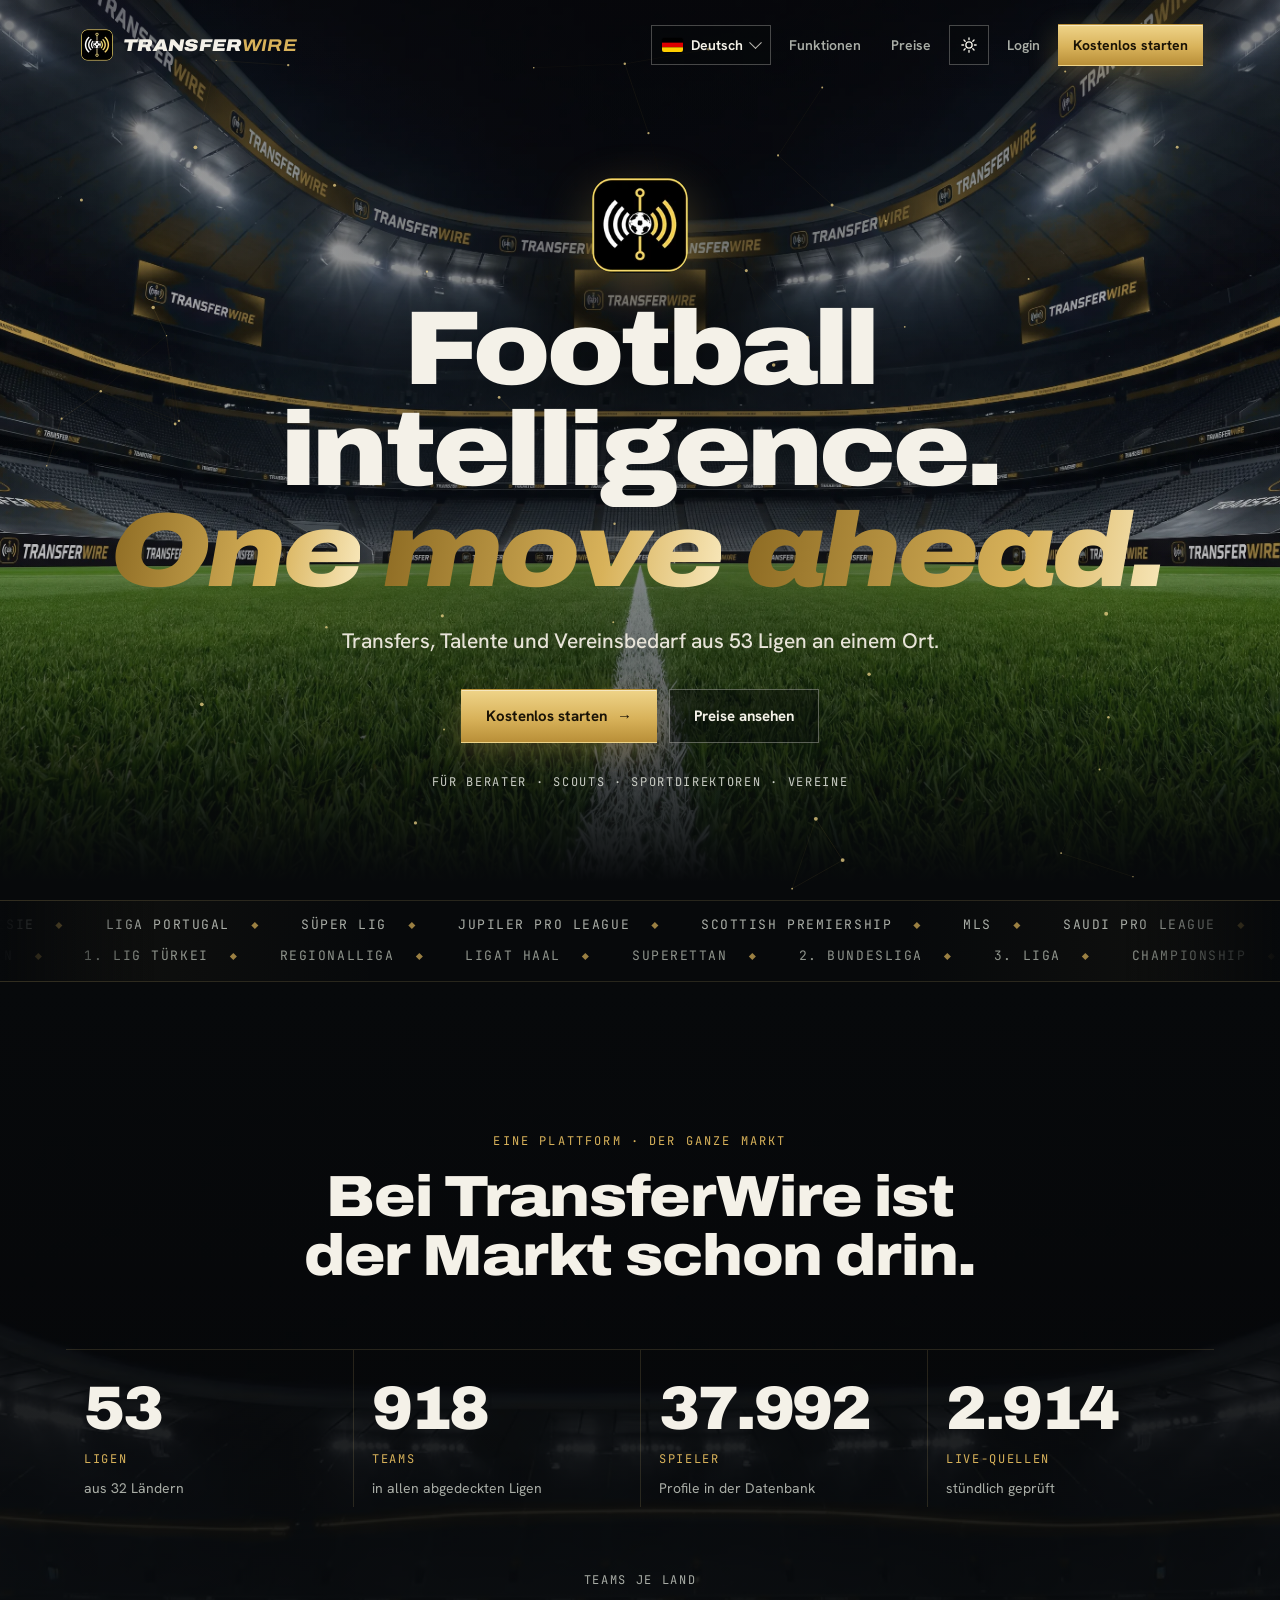
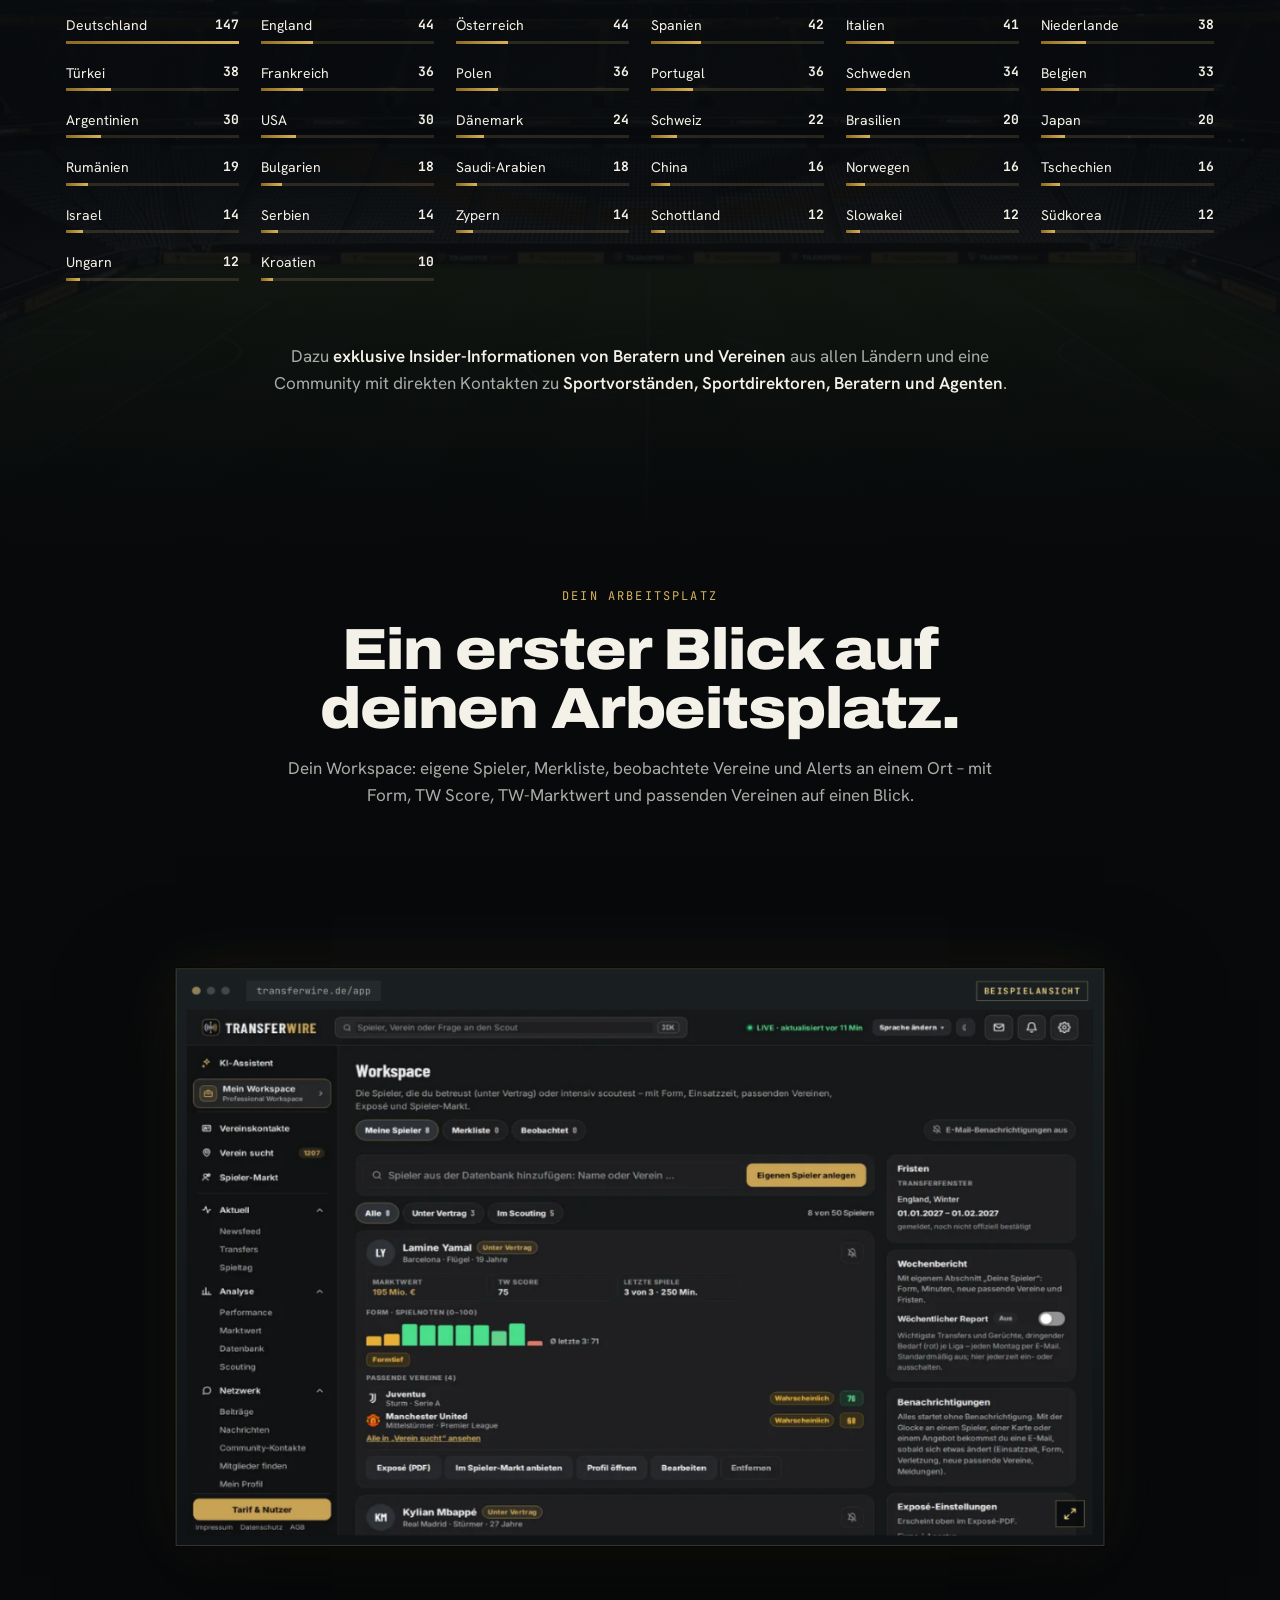
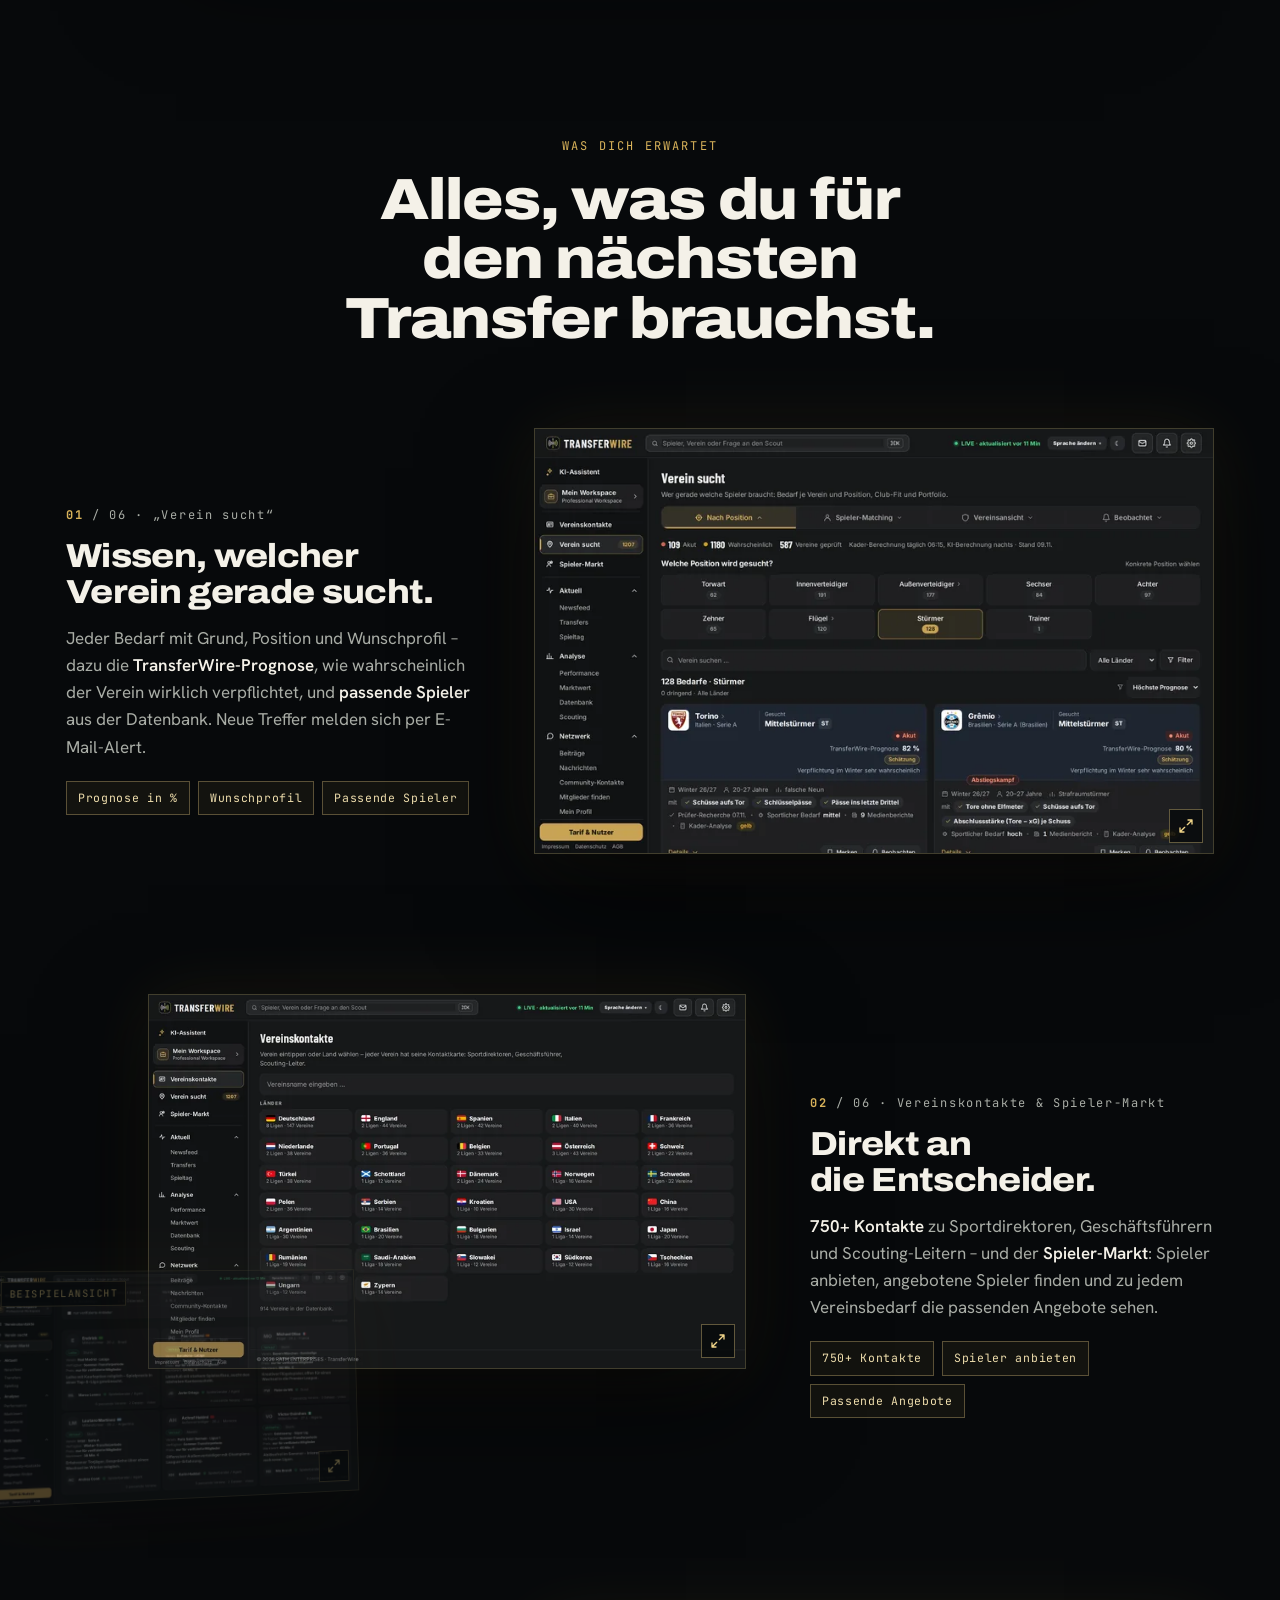
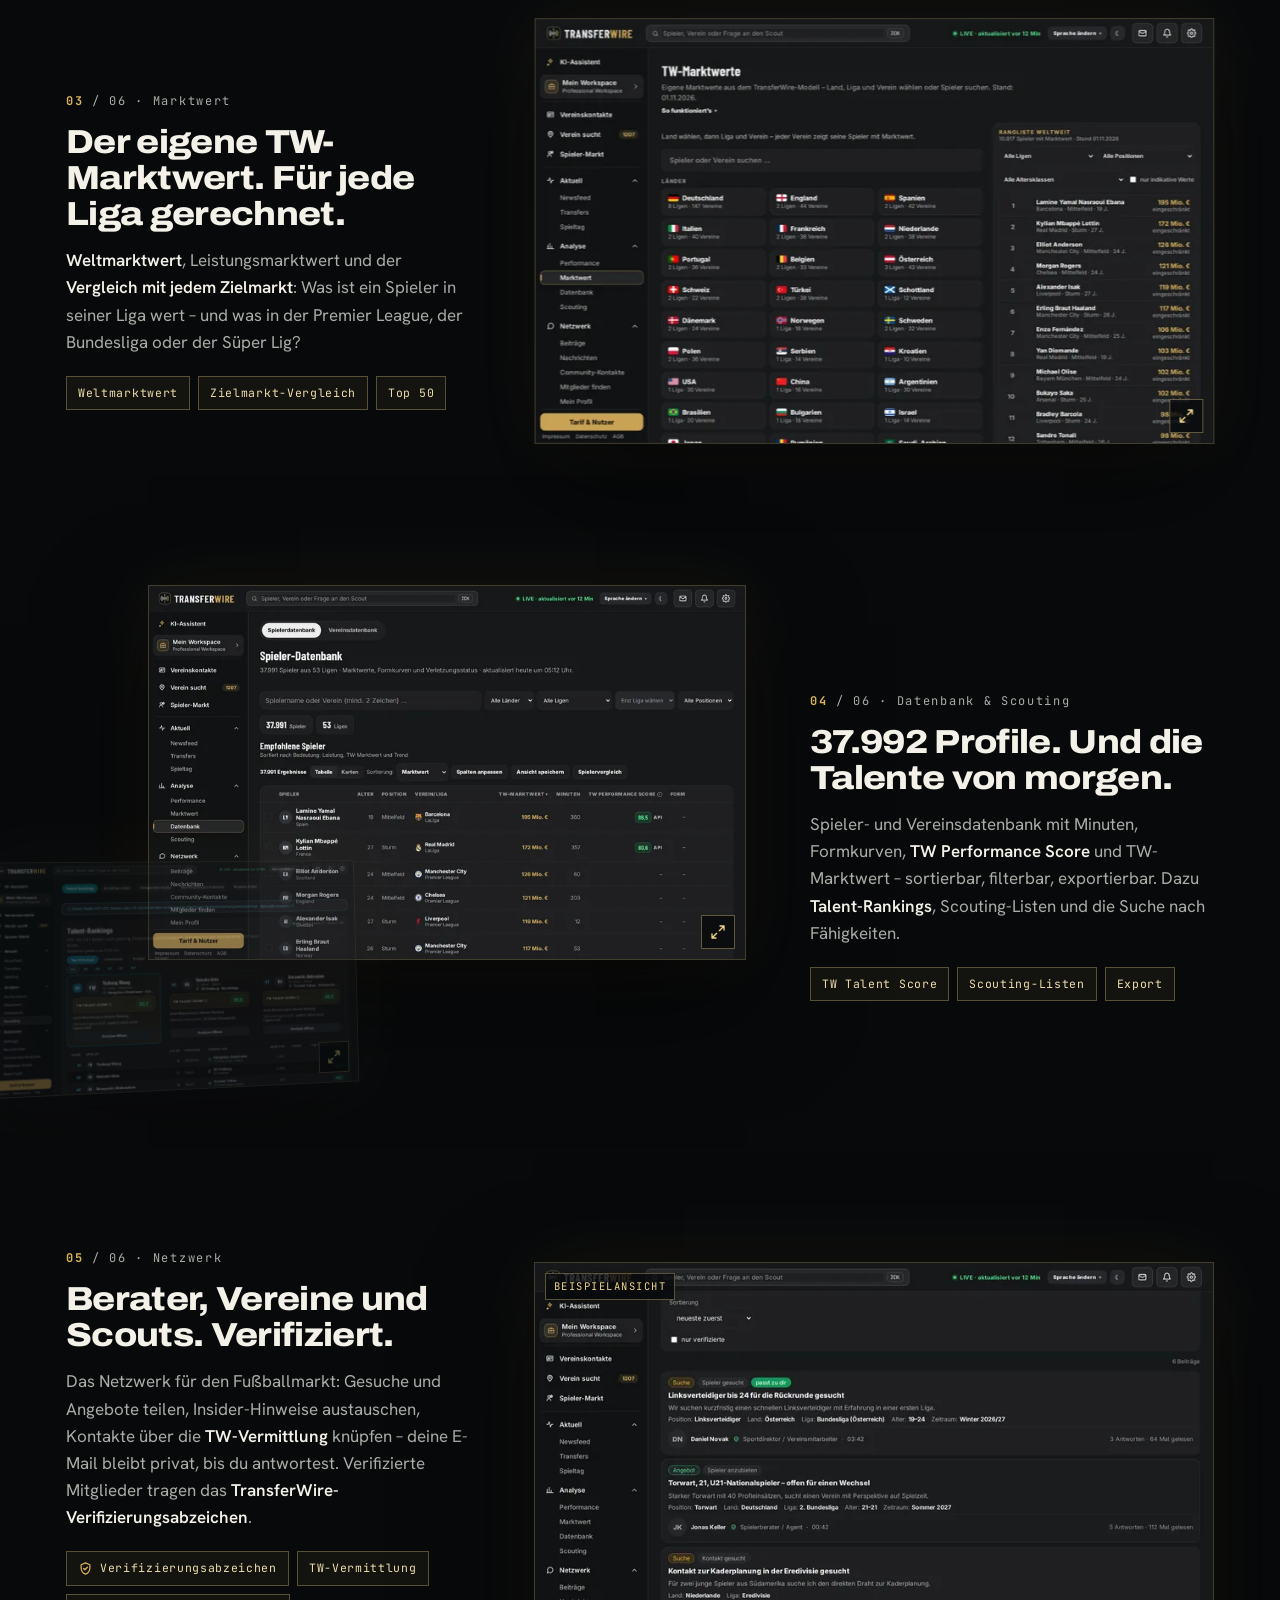
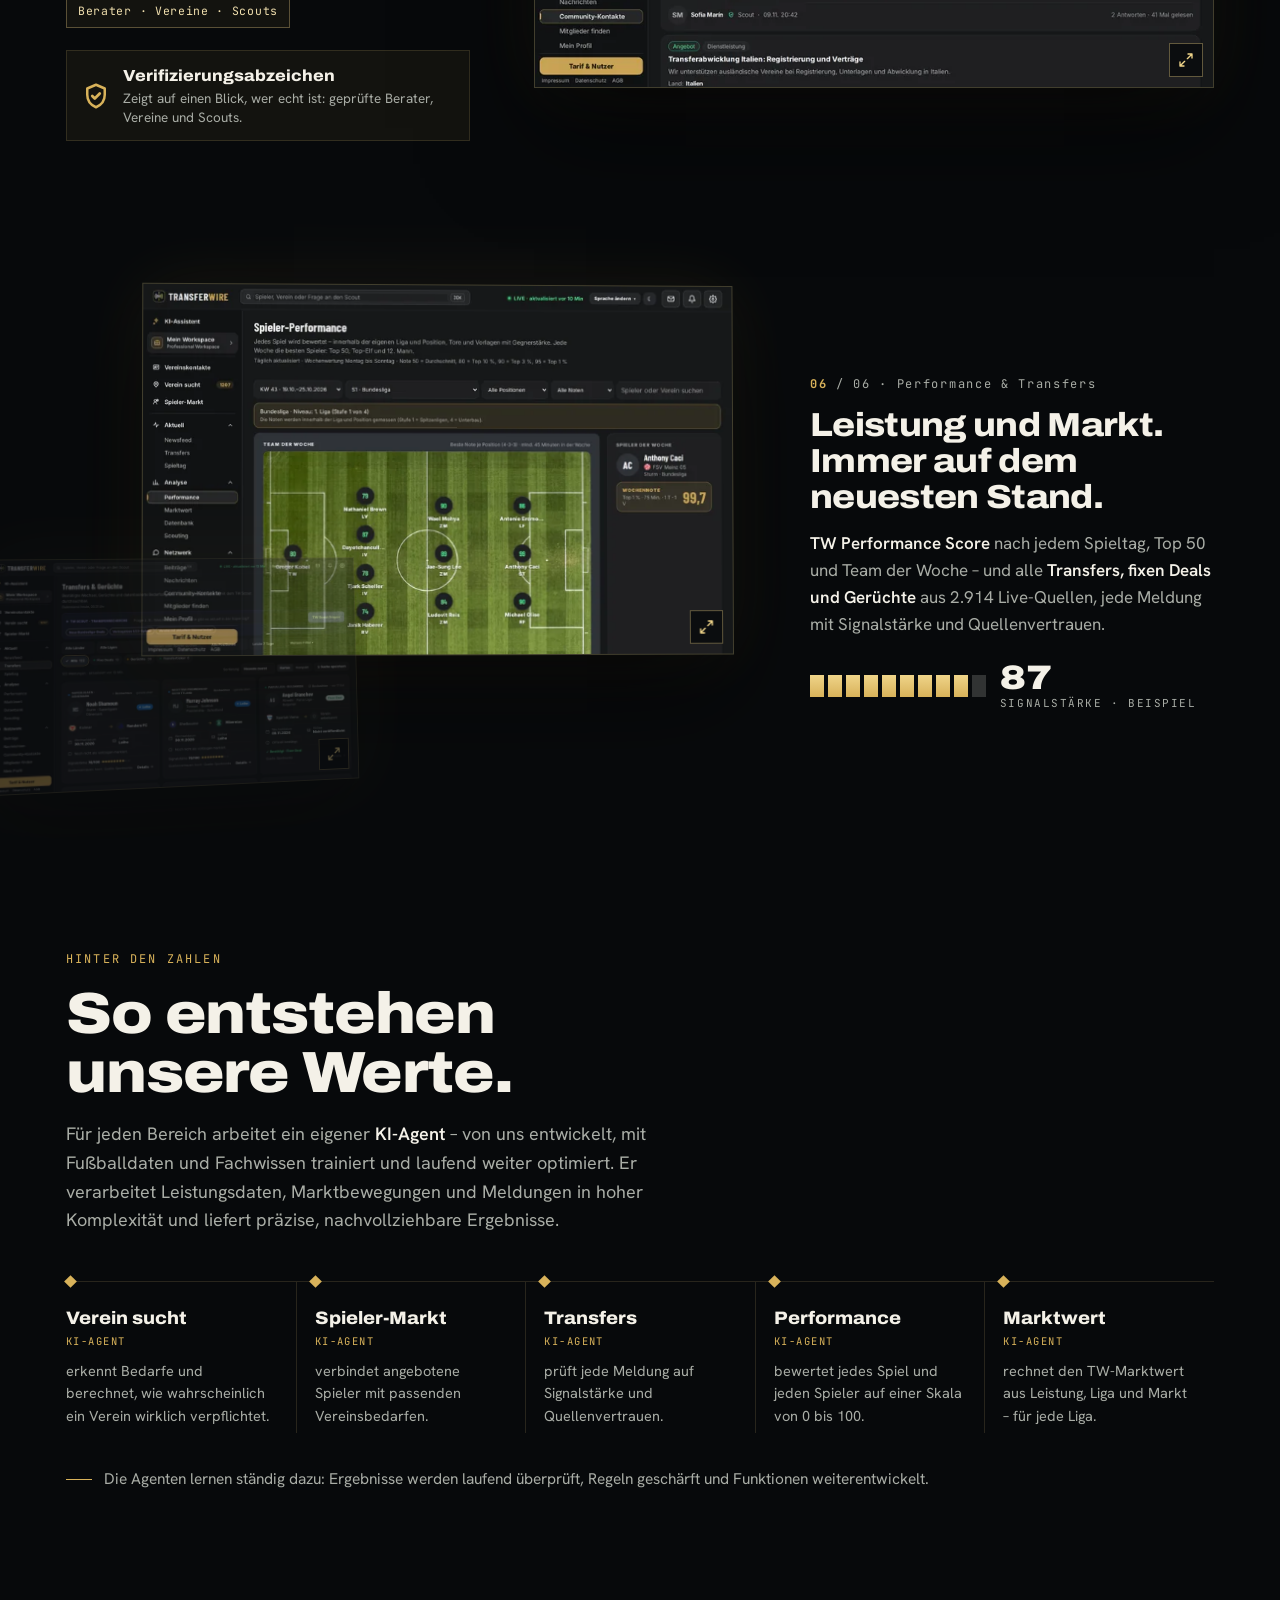
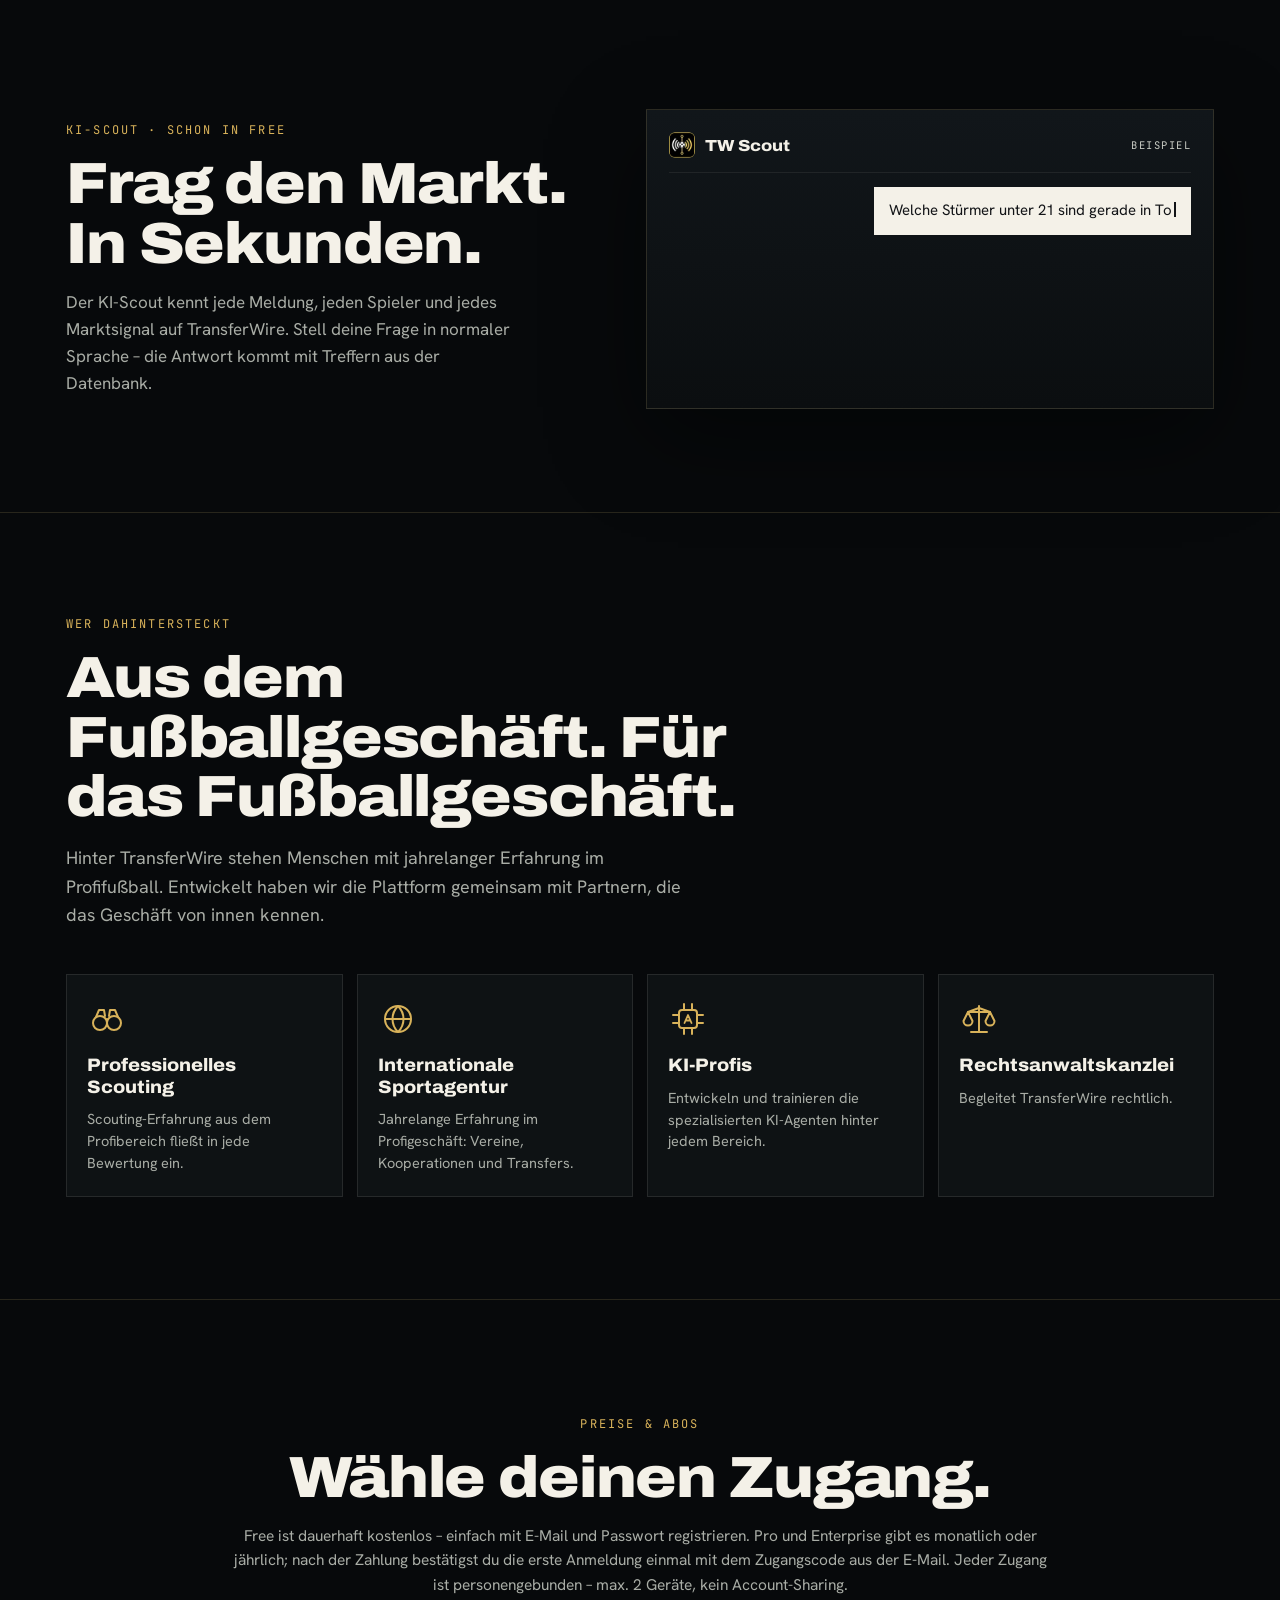
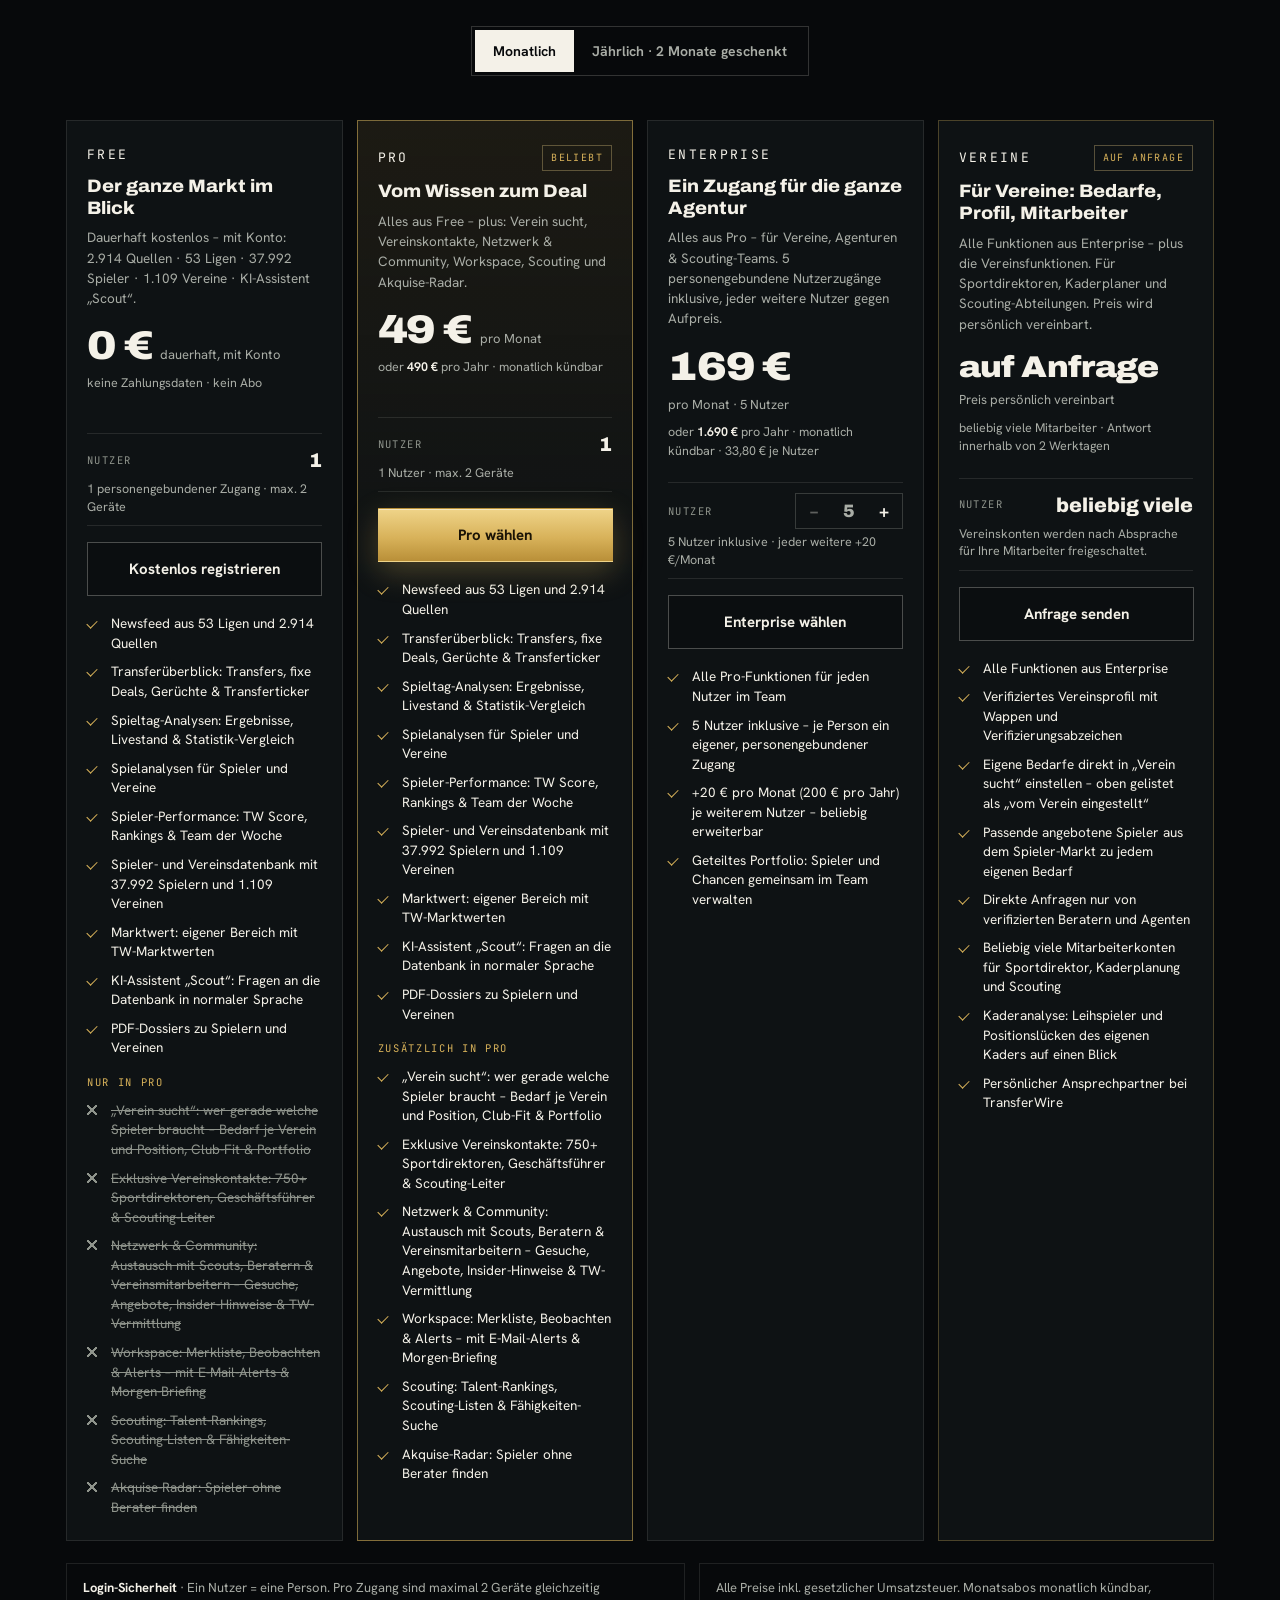
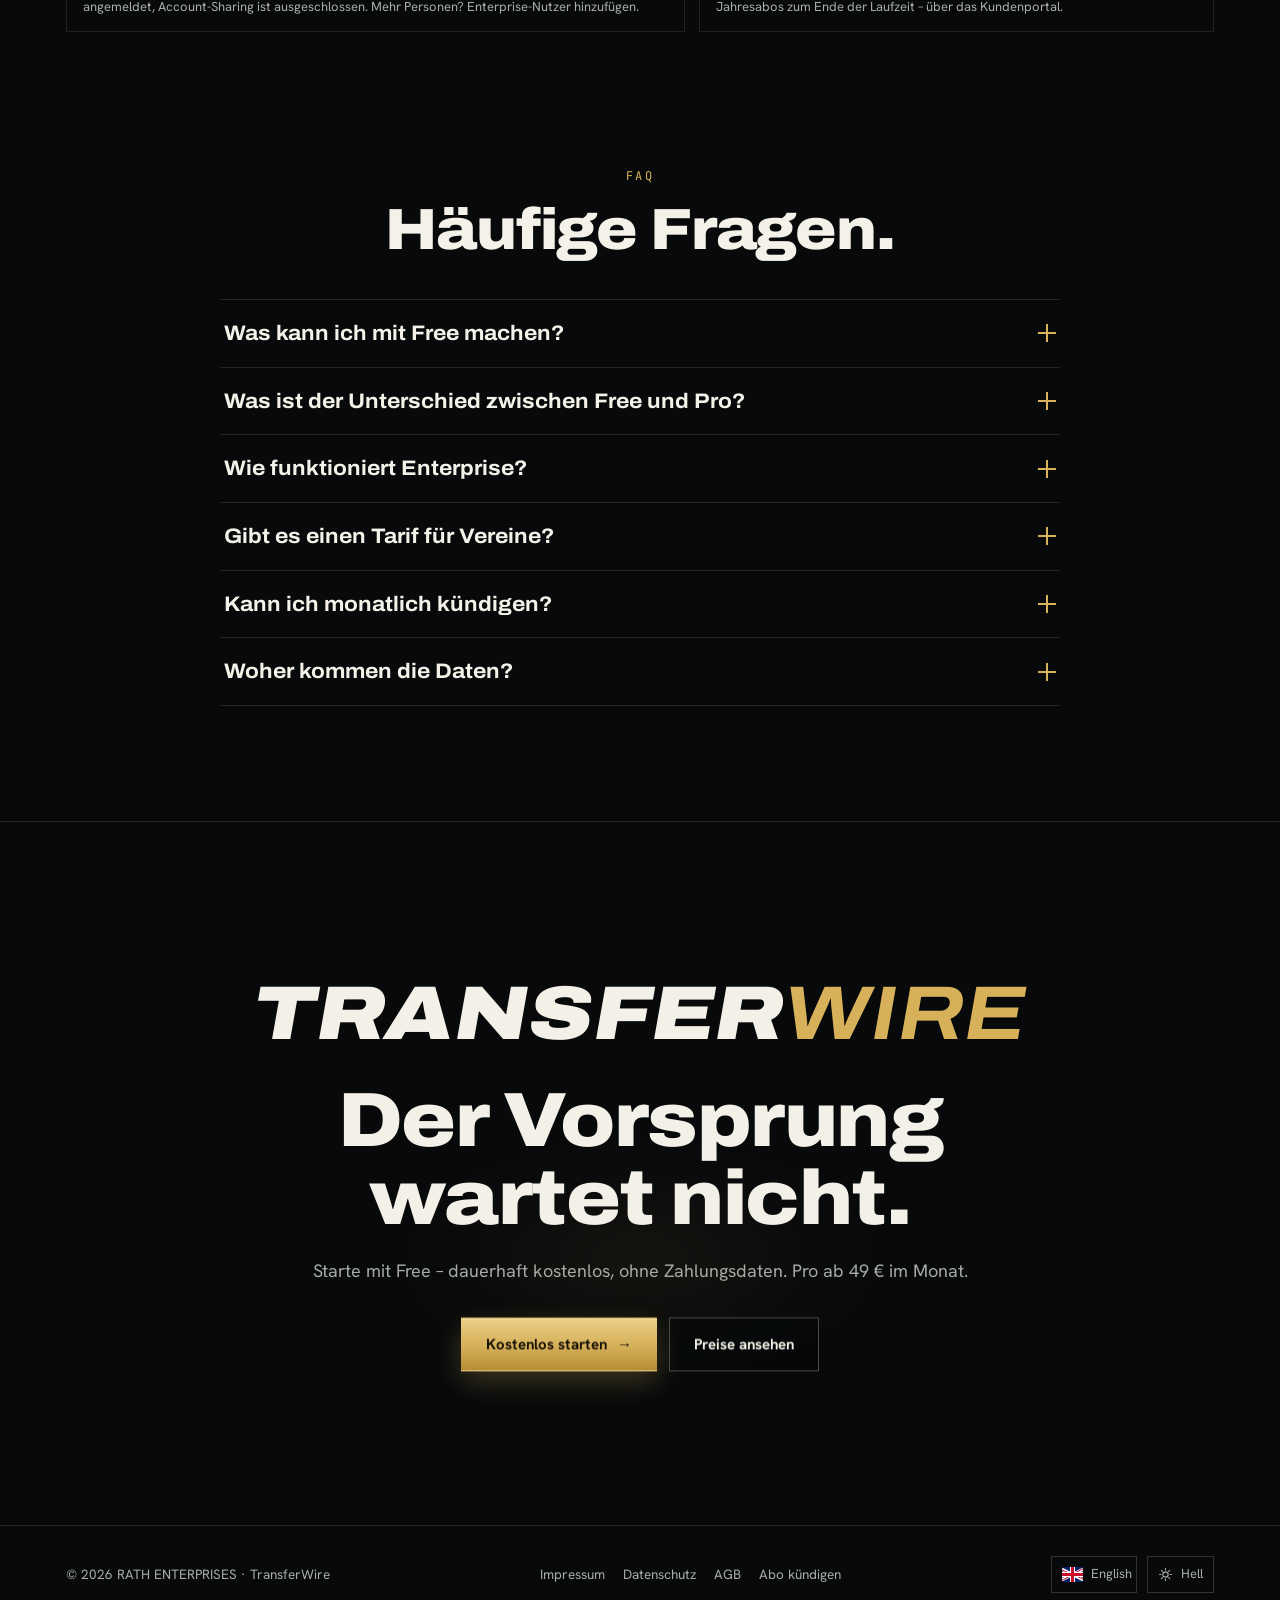
==== de/index.html @ b28fbe03 "Neue Startseite live: Englisch unter /, Deutsch unter /de/, Sprachknopf mit Flagge, Bilder aus der L" ====
<!doctype html>
<html lang="de" data-thema="dunkel">
<head>
<meta charset="utf-8">
<meta name="viewport" content="width=device-width, initial-scale=1, viewport-fit=cover">
<script>(function(){var d=document.documentElement;try{if(localStorage.getItem("tw_account")&&location.hash!=="#landing"){location.replace("/app.html"+(location.hash||""));return;}d.setAttribute("data-thema",localStorage.getItem("tw_dark")==="1"?"hell":"dunkel");}catch(e){}})();</script>
<title>TransferWire – Transfers, Vereinsbedarf &amp; Scouting aus 53 Ligen</title>
<meta name="description" content="Transfermeldungen und Gerüchte, Vereinsbedarf mit passenden Spielern, eigene Marktwerte, Scouting und Spielerdatenbank aus 53 Ligen – stündlich aktuell. Kostenlos starten.">
<meta name="robots" content="index, follow, max-image-preview:large">
<link rel="canonical" href="https://transferwire.de/de/">
<link rel="alternate" hreflang="en" href="https://transferwire.de/">
<link rel="alternate" hreflang="de" href="https://transferwire.de/de/">
<link rel="alternate" hreflang="x-default" href="https://transferwire.de/">
<link rel="icon" type="image/png" sizes="32x32" href="/assets/s2/fav-32.2fa695a5e4.png">
<link rel="icon" type="image/png" sizes="192x192" href="/assets/s2/fav-192.6c2f13d9b5.png">
<link rel="apple-touch-icon" href="/assets/s2/apple-180.20e57abd4c.png">
<link rel="manifest" href="/manifest.webmanifest">
<meta name="theme-color" content="#07090B">
<meta property="og:type" content="website">
<meta property="og:site_name" content="TransferWire">
<meta property="og:title" content="TransferWire – Football intelligence. One move ahead.">
<meta property="og:description" content="Transfers, Talente und Vereinsbedarf aus 53 Ligen an einem Ort – für Berater, Scouts, Sportdirektoren und Vereine.">
<meta property="og:url" content="https://transferwire.de/de/">
<meta property="og:image" content="https://transferwire.de/assets/s2/og-de.ccb0f8d3d9.jpg">
<meta property="og:image:width" content="1200">
<meta property="og:image:height" content="630">
<meta property="og:image:alt" content="TransferWire – Football intelligence. One move ahead.">
<meta property="og:locale" content="de_DE">
<meta property="og:locale:alternate" content="en_US">
<meta name="twitter:card" content="summary_large_image">
<meta name="twitter:title" content="TransferWire – Football intelligence. One move ahead.">
<meta name="twitter:description" content="Transfers, Talente und Vereinsbedarf aus 53 Ligen an einem Ort – für Berater, Scouts, Sportdirektoren und Vereine.">
<meta name="twitter:image" content="https://transferwire.de/assets/s2/og-de.ccb0f8d3d9.jpg">
<link rel="preload" href="/assets/s2/archivo-latin-n.e3a28eade2.woff2" as="font" type="font/woff2" crossorigin>
<link rel="preload" href="/assets/s2/archivo-latin-i.d63de74ee5.woff2" as="font" type="font/woff2" crossorigin>
<link rel="preload" href="/assets/s2/hanken-latin.e9201eddf1.woff2" as="font" type="font/woff2" crossorigin>
<link rel="preload" as="image" href="/assets/bg_feld_m.webp" media="(max-width: 1099px), (max-height: 699px)">
<link rel="preload" as="image" href="/assets/bg_feld.webp" media="(min-width: 1100px) and (min-height: 700px)">
<style>@font-face{font-family:'Archivo';font-style:normal;font-display:swap;font-weight:100 900;font-stretch:62% 125%;src:url(/assets/s2/archivo-latin-n.e3a28eade2.woff2) format('woff2');unicode-range:U+0000-00FF,U+0131,U+0152-0153,U+02BB-02BC,U+02C6,U+02DA,U+02DC,U+0304,U+0308,U+0329,U+2000-206F,U+20AC,U+2122,U+2191,U+2193,U+2212,U+2215,U+FEFF,U+FFFD}@font-face{font-family:'Archivo';font-style:normal;font-display:swap;font-weight:100 900;font-stretch:62% 125%;src:url(/assets/s2/archivo-latinext-n.5717f37059.woff2) format('woff2');unicode-range:U+0100-02BA,U+02BD-02C5,U+02C7-02CC,U+02CE-02D7,U+02DD-02FF,U+0304,U+0308,U+0329,U+1D00-1DBF,U+1E00-1E9F,U+1EF2-1EFF,U+2020,U+20A0-20AB,U+20AD-20C0,U+2113,U+2C60-2C7F,U+A720-A7FF}@font-face{font-family:'Archivo';font-style:italic;font-display:swap;font-weight:100 900;font-stretch:62% 125%;src:url(/assets/s2/archivo-latin-i.d63de74ee5.woff2) format('woff2');unicode-range:U+0000-00FF,U+0131,U+0152-0153,U+02BB-02BC,U+02C6,U+02DA,U+02DC,U+0304,U+0308,U+0329,U+2000-206F,U+20AC,U+2122,U+2191,U+2193,U+2212,U+2215,U+FEFF,U+FFFD}@font-face{font-family:'Archivo';font-style:italic;font-display:swap;font-weight:100 900;font-stretch:62% 125%;src:url(/assets/s2/archivo-latinext-i.745260b77a.woff2) format('woff2');unicode-range:U+0100-02BA,U+02BD-02C5,U+02C7-02CC,U+02CE-02D7,U+02DD-02FF,U+0304,U+0308,U+0329,U+1D00-1DBF,U+1E00-1E9F,U+1EF2-1EFF,U+2020,U+20A0-20AB,U+20AD-20C0,U+2113,U+2C60-2C7F,U+A720-A7FF}@font-face{font-family:'Hanken Grotesk';font-style:normal;font-display:swap;font-weight:100 900;src:url(/assets/s2/hanken-latin.e9201eddf1.woff2) format('woff2');unicode-range:U+0000-00FF,U+0131,U+0152-0153,U+02BB-02BC,U+02C6,U+02DA,U+02DC,U+0304,U+0308,U+0329,U+2000-206F,U+20AC,U+2122,U+2191,U+2193,U+2212,U+2215,U+FEFF,U+FFFD}@font-face{font-family:'Hanken Grotesk';font-style:normal;font-display:swap;font-weight:100 900;src:url(/assets/s2/hanken-latinext.768af2923e.woff2) format('woff2');unicode-range:U+0100-02BA,U+02BD-02C5,U+02C7-02CC,U+02CE-02D7,U+02DD-02FF,U+0304,U+0308,U+0329,U+1D00-1DBF,U+1E00-1E9F,U+1EF2-1EFF,U+2020,U+20A0-20AB,U+20AD-20C0,U+2113,U+2C60-2C7F,U+A720-A7FF}@font-face{font-family:'JetBrains Mono';font-style:normal;font-display:swap;font-weight:100 800;src:url(/assets/s2/jbmono-latin.18be452724.woff2) format('woff2');unicode-range:U+0000-00FF,U+0131,U+0152-0153,U+02BB-02BC,U+02C6,U+02DA,U+02DC,U+0304,U+0308,U+0329,U+2000-206F,U+20AC,U+2122,U+2191,U+2193,U+2212,U+2215,U+FEFF,U+FFFD}@font-face{font-family:'JetBrains Mono';font-style:normal;font-display:swap;font-weight:100 800;src:url(/assets/s2/jbmono-latinext.79bfdab9ba.woff2) format('woff2');unicode-range:U+0100-02BA,U+02BD-02C5,U+02C7-02CC,U+02CE-02D7,U+02DD-02FF,U+0304,U+0308,U+0329,U+1D00-1DBF,U+1E00-1E9F,U+1EF2-1EFF,U+2020,U+20A0-20AB,U+20AD-20C0,U+2113,U+2C60-2C7F,U+A720-A7FF}
/* TransferWire Startseite „Klassisch“ (live ab 10.11.2026): Nachtstadion als Bühne, Gold nur als Signal. Dunkel ist Standard, Hell über data-thema="hell" (gleicher Speicher wie die App: tw_dark = "1"). */
:root{
  color-scheme: dark;
  --nacht:#07090B; --nacht-2:#0E1214; --nacht-3:#141A1D; --nacht-40:rgba(7,9,11,.4);
  --linie:rgba(239,212,137,.14); --linie-stark:rgba(244,241,232,.18); --linie-karte:rgba(244,241,232,.1);
  --text:#F4F1E8; --text-2:#A9ADA6; --text-3:#8F948C;
  --gold:#D8B25A; --gold-hell:#EFD489; --gold-tief:#8C6A22; --gold-text:#D8B25A; --gold-schrift:#1A1306;
  --seite-text-2:#A9ADA6;
  --chip-bg:rgba(216,178,90,.06); --chip-rand:rgba(239,212,137,.32); --chip-text:#F0DFAE;
  --knopf-linie-rand:rgba(244,241,232,.28); --knopf-linie-rand-h:rgba(244,241,232,.6); --knopf-linie-bg:rgba(7,9,11,.35);
  --nav-bg:rgba(9,11,13,.74); --menue-bg:#11161A; --feld-bg:#0B0F11;
  --schatten-karte:0 40px 100px rgba(0,0,0,.6), 0 0 70px rgba(216,178,90,.09);
  --f-display:"Archivo", "Arial Narrow", "Helvetica Neue", Arial, sans-serif;
  --f-text:"Hanken Grotesk", "Segoe UI", Roboto, Helvetica, Arial, sans-serif;
  --f-mono:"JetBrains Mono", ui-monospace, "SFMono-Regular", Menlo, Consolas, monospace;
  --rand:max(16px, env(safe-area-inset-left, 0px));
  --rand-r:max(16px, env(safe-area-inset-right, 0px));
}
html[data-thema="hell"]{
  color-scheme: light;
  --nacht:#F7F4EC; --nacht-2:#FFFFFF; --nacht-3:#F0ECE1; --nacht-40:rgba(247,244,236,.55);
  --linie:rgba(125,95,26,.2); --linie-stark:rgba(21,19,14,.2); --linie-karte:rgba(21,19,14,.12);
  --text:#15130E; --text-2:#4F4C44; --text-3:#6A665D; --seite-text-2:#4F4C44;
  --gold-text:#7D5F1A;
  --chip-bg:rgba(216,178,90,.14); --chip-rand:rgba(125,95,26,.38); --chip-text:#5E4610;
  --knopf-linie-rand:rgba(21,19,14,.28); --knopf-linie-rand-h:rgba(21,19,14,.6); --knopf-linie-bg:rgba(255,255,255,.7);
  --nav-bg:rgba(247,244,236,.86); --menue-bg:#FFFFFF; --feld-bg:#FBFAF6;
  --schatten-karte:0 30px 80px rgba(40,30,10,.20), 0 0 0 1px rgba(125,95,26,.10);
}
/* Bereiche, die immer auf dunklem Grund stehen (Stadionfoto, Chat, Bildrahmen) */
.hero, .chat, .lb, html[data-thema="hell"] .nav:not(.fest){
  --text:#F4F1E8; --text-2:#C9CCC4; --text-3:#A9ADA6; --gold-text:#D8B25A; --linie:rgba(239,212,137,.14);
  --knopf-linie-rand:rgba(244,241,232,.34); --knopf-linie-rand-h:rgba(244,241,232,.7); --knopf-linie-bg:rgba(7,9,11,.4);
}
*{box-sizing:border-box}
html{background:var(--nacht); -webkit-text-size-adjust:100%; text-size-adjust:100%}
html.lenis, html.lenis body{height:auto}
.lenis.lenis-smooth{scroll-behavior:auto !important}
.lenis.lenis-smooth [data-lenis-prevent]{overscroll-behavior:contain}
.lenis.lenis-stopped{overflow:hidden}
body{margin:0; background:var(--nacht); color:var(--text); font-family:var(--f-text); font-size:16px; line-height:1.6; -webkit-font-smoothing:antialiased; overflow-x:hidden}
img{max-width:100%; height:auto; display:block}
a{color:inherit}
button{font:inherit; color:inherit}
:focus-visible{outline:2px solid var(--gold-hell); outline-offset:3px}
html[data-thema="hell"] :focus-visible{outline-color:var(--gold-tief)}
.sr-nur{position:absolute!important; width:1px; height:1px; padding:0; margin:-1px; overflow:hidden; clip:rect(0,0,0,0); white-space:nowrap; border:0}
.sprung{position:fixed; left:12px; top:-60px; z-index:200; background:var(--gold); color:var(--gold-schrift); font-weight:700; padding:10px 14px; text-decoration:none; transition:top .2s}
.sprung:focus{top:calc(10px + env(safe-area-inset-top, 0px))}
.innen{max-width:1180px; margin:0 auto; padding-left:var(--rand); padding-right:var(--rand-r)}
.mono{font-family:var(--f-mono); font-size:12px; letter-spacing:.14em; text-transform:uppercase}
.kicker{font-family:var(--f-mono); font-size:12px; letter-spacing:.18em; text-transform:uppercase; color:var(--gold-text)}
h1,h2,h3{font-family:var(--f-display); font-stretch:112%; text-wrap:balance; margin:0; letter-spacing:-.02em}
h2{font-size:clamp(30px, 4.6vw, 58px); line-height:1.02; font-weight:850}
h3{font-size:clamp(24px, 2.6vw, 34px); line-height:1.08; font-weight:800}
p{margin:0}

/* Navigation */
body::before{content:""; position:fixed; inset:0 0 auto; height:env(safe-area-inset-top, 0px); z-index:70; background:var(--nacht)}
.nav{position:fixed; z-index:60; top:env(safe-area-inset-top, 0px); left:0; right:0; padding-top:14px}
.nav .innen{display:flex; align-items:center; gap:14px}
.nav-leiste{display:flex; align-items:center; gap:12px; width:100%; padding:9px 10px 9px 14px; border:1px solid transparent; transition:background .35s, border-color .35s, backdrop-filter .35s; color:var(--text)}
.nav.fest .nav-leiste{background:var(--nav-bg); border-color:var(--linie); backdrop-filter:blur(14px) saturate(140%); -webkit-backdrop-filter:blur(14px) saturate(140%)}
.marke{display:flex; align-items:center; gap:10px; text-decoration:none; flex:0 0 auto}
.marke img{width:32px; height:32px; border-radius:7px}
.marke span{font-family:var(--f-display); font-style:italic; font-weight:900; font-stretch:118%; font-size:17px; letter-spacing:.02em}
.marke span b{color:var(--gold-text)}
.nav-rechts{margin-left:auto; display:flex; gap:6px; align-items:center}
.nav-link{font-weight:600; font-size:14px; padding:9px 12px; text-decoration:none; color:var(--text-2); white-space:nowrap}
.nav-link:hover{color:var(--text)}
.knopf{display:inline-flex; align-items:center; justify-content:center; gap:10px; font-weight:700; font-size:15px; padding:14px 24px; text-decoration:none; border:1px solid transparent; position:relative; will-change:transform; cursor:pointer; white-space:nowrap; background:none}
.knopf-gold{background:linear-gradient(180deg, var(--gold-hell), var(--gold) 55%, #B98F38); color:var(--gold-schrift); box-shadow:0 10px 30px rgba(216,178,90,.28), inset 0 1px 0 rgba(255,255,255,.45)}
.knopf-gold:hover{box-shadow:0 14px 40px rgba(216,178,90,.42), inset 0 1px 0 rgba(255,255,255,.5)}
.knopf-linie{border-color:var(--knopf-linie-rand); color:var(--text); background:var(--knopf-linie-bg)}
.knopf-linie:hover{border-color:var(--knopf-linie-rand-h)}
.knopf-klein{padding:9px 14px; font-size:14px}
.kurz-text{display:none}
/* Sprachknopf mit Flagge, Design-Knopf */
.sprache{position:relative}
.sprach-knopf{display:inline-flex; align-items:center; gap:8px; padding:8px 10px; border:1px solid var(--knopf-linie-rand); background:var(--knopf-linie-bg); color:var(--text); font-weight:650; font-size:14px; cursor:pointer; min-height:40px}
.sprach-knopf:hover{border-color:var(--knopf-linie-rand-h)}
.sprach-knopf .pfeil{width:9px; height:9px; border-right:1.6px solid currentColor; border-bottom:1.6px solid currentColor; transform:rotate(45deg) translate(-2px,-2px); opacity:.75}
.flagge{width:21px; height:14px; flex:0 0 21px; display:block; overflow:hidden; border-radius:2px; box-shadow:0 0 0 1px rgba(0,0,0,.25)}
.sprach-menue{position:absolute; right:0; top:calc(100% + 8px); min-width:190px; background:var(--menue-bg); border:1px solid var(--linie); box-shadow:0 24px 60px rgba(0,0,0,.35); padding:6px; z-index:80; color:var(--text)}
html[data-thema="hell"] .sprach-menue{--text:#15130E; --text-2:#4F4C44; --linie:rgba(125,95,26,.2); --gold-text:#7D5F1A}
.sprach-menue[hidden]{display:none}
.sprach-menue a{display:flex; align-items:center; gap:10px; padding:10px 12px; text-decoration:none; font-weight:600; font-size:15px; color:var(--text)}
.sprach-menue a:hover, .sprach-menue a:focus-visible{background:rgba(216,178,90,.12)}
.sprach-menue a[aria-current="true"]{color:var(--gold-text)}
.sprach-menue a[aria-current="true"]::after{content:""; margin-left:auto; width:10px; height:5px; border-left:2px solid currentColor; border-bottom:2px solid currentColor; transform:rotate(-45deg) translateY(-2px)}
.thema-knopf{display:inline-flex; align-items:center; justify-content:center; width:40px; height:40px; border:1px solid var(--knopf-linie-rand); background:var(--knopf-linie-bg); color:var(--text); cursor:pointer; padding:0}
.thema-knopf:hover{border-color:var(--knopf-linie-rand-h)}
.thema-knopf svg{width:18px; height:18px}
.thema-knopf .sonne{display:none}
html[data-thema="dunkel"] .thema-knopf .sonne{display:block}
html[data-thema="dunkel"] .thema-knopf .mond{display:none}
@media (max-width:900px){ .nav-link.weg{display:none} }
@media (max-width:640px){
  .marke span{font-size:14px} .marke img{width:28px; height:28px} .marke{gap:8px}
  .nav-leiste{padding:7px 7px 7px 9px; gap:6px}
  .nav-rechts{gap:5px}
  .nav-link{padding:8px 6px; font-size:13.5px}
  .knopf-klein{padding:8px 11px; font-size:13.5px}
  .lang-text{display:none} .kurz-text{display:inline}
  .sprach-knopf{padding:7px 8px; gap:6px; font-size:13.5px; min-height:38px}
  .sprach-knopf .name{display:none}
  .nav .thema-knopf{display:none}
}
/* Schmale Handys: Sprachknopf nur mit Flagge (Name bleibt im aria-label), kleinere Wortmarke, damit alles in eine Zeile passt */
@media (max-width:440px){ .sprach-knopf .kurz{display:none} .marke span{font-size:12.5px} .knopf-klein{white-space:nowrap} }
@media (max-width:389px){ .marke span{display:none} }
@media (min-width:641px){ .sprach-knopf .kurz{display:none} }

/* HERO */
.hero{position:relative; height:100vh; height:100svh; min-height:560px; overflow:hidden; isolation:isolate; color:var(--text); background:#07090B}
.hero-bild{position:absolute; inset:-4%; background:url("/assets/bg_feld_m.webp") center 62%/cover no-repeat; transform-origin:50% 70%; z-index:-3}
@media (min-width:1100px) and (min-height:700px){ .hero-bild{background-image:url("/assets/bg_feld.webp")} }
.hero-schleier{position:absolute; inset:0; z-index:-2; background:
  radial-gradient(ellipse 70% 55% at 50% 38%, rgba(7,9,11,.62), rgba(7,9,11,.25) 60%, transparent 100%),
  linear-gradient(to bottom, rgba(7,9,11,.55), rgba(7,9,11,.05) 30%, rgba(7,9,11,.15) 62%, var(--nacht) 98%)}
/* Hell: der Übergang zur hellen Seite beginnt erst unter der Zielgruppen-Zeile, damit sie auf dunklem Grund lesbar bleibt */
html[data-thema="hell"] .hero-schleier{background:
  radial-gradient(ellipse 70% 55% at 50% 38%, rgba(7,9,11,.62), rgba(7,9,11,.25) 60%, transparent 100%),
  linear-gradient(to bottom, rgba(7,9,11,.55), rgba(7,9,11,.05) 30%, rgba(7,9,11,.2) 60%, rgba(7,9,11,.66) 86%, var(--nacht) 100%)}
.strahl{position:absolute; top:-20%; width:46vw; height:120%; z-index:-2; background:conic-gradient(from 180deg at 50% 0%, transparent 46%, rgba(255,246,220,.10) 50%, transparent 54%); filter:blur(6px); pointer-events:none; mix-blend-mode:screen}
.strahl.l{left:-6vw; transform:rotate(14deg)}
.strahl.r{right:-6vw; transform:rotate(-14deg)}
#funken{position:absolute; inset:0; z-index:-1; width:100%; height:100%; pointer-events:none}
.hero-inhalt{height:100%; display:flex; flex-direction:column; align-items:center; justify-content:center; text-align:center; padding-top:70px}
.hero-logo{width:96px; height:96px; border-radius:22px; box-shadow:0 18px 50px rgba(216,178,90,.32); margin-bottom:26px}
.hero h1{font-size:clamp(44px, 8.2vw, 112px); line-height:.96; font-weight:900; letter-spacing:-.035em}
.hero h1 .zeile{display:block}
.hero h1 .glanz{font-style:italic; font-stretch:118%; padding-right:.06em}
.hero h1 .glanz, .hero h1 .glanz.geteilt .wi{background:linear-gradient(100deg, var(--gold-tief) 0%, var(--gold) 28%, #FFF3CF 46%, var(--gold) 62%, var(--gold-tief) 100%); background-size:240% 100%; -webkit-background-clip:text; background-clip:text; color:transparent; animation:glanz 5.5s ease-in-out infinite}
.hero h1 .glanz.geteilt{background:none; animation:none}
.hero h1 .glanz .w{padding-right:.1em; margin-right:-.1em}
@keyframes glanz{0%{background-position:100% 0}60%,100%{background-position:0% 0}}
.w{display:inline-block; overflow:hidden; vertical-align:top; padding-bottom:.06em; margin-bottom:-.06em}
.wi{display:inline-block; will-change:transform}
.hero .unter{margin-top:22px; max-width:660px; font-size:clamp(17px, 2vw, 21px); color:#E7E3D8; font-weight:500}
.zeilen-ctas{display:flex; gap:12px; flex-wrap:wrap; justify-content:center; margin-top:32px}
.hero .fuer{margin-top:30px; color:var(--text-2); text-wrap:balance}
.scrollhinweis{position:absolute; left:50%; bottom:calc(26px + env(safe-area-inset-bottom,0px)); transform:translateX(-50%); display:flex; flex-direction:column; align-items:center; gap:8px; color:var(--seite-text-2)}
.scrollhinweis i{width:1px; height:42px; background:linear-gradient(var(--gold), transparent); animation:tropf 1.8s ease-in-out infinite; transform-origin:top}
@keyframes tropf{0%{transform:scaleY(0)}50%{transform:scaleY(1)}100%{transform:scaleY(1); opacity:0}}

/* Liga-Leiste */
.leiste{border-block:1px solid var(--linie); background:linear-gradient(90deg, rgba(216,178,90,.05), transparent 30%, transparent 70%, rgba(216,178,90,.05)); overflow:hidden; padding-block:14px; position:relative}
.leiste::before,.leiste::after{content:""; position:absolute; top:0; bottom:0; width:12%; z-index:2; pointer-events:none}
.leiste::before{left:0; background:linear-gradient(90deg, var(--nacht), transparent)}
.leiste::after{right:0; background:linear-gradient(-90deg, var(--nacht), transparent)}
.band{display:flex; width:max-content; gap:0; white-space:nowrap}
.band + .band{margin-top:10px}
.band span{font-family:var(--f-mono); font-size:13px; letter-spacing:.12em; text-transform:uppercase; color:var(--text-2); padding:0 22px; display:inline-flex; align-items:center; gap:22px}
.band span::after{content:""; width:5px; height:5px; background:var(--gold); transform:rotate(45deg); opacity:.7}
.band.zwei span{color:var(--text-3)}

/* Zahlen */
.zahlen{position:relative; padding-block:clamp(90px, 12vw, 150px); overflow:hidden; isolation:isolate}
.zahlen-bild{position:absolute; inset:-15% 0; background:url("/assets/bg_tribuene_m.webp") center/cover no-repeat; opacity:.16; z-index:-1; filter:saturate(.8)}
html[data-thema="hell"] .zahlen-bild{opacity:.09; filter:grayscale(1)}
.zahlen::after{content:""; position:absolute; inset:0; z-index:-1; background:linear-gradient(var(--nacht), var(--nacht-40) 30%, var(--nacht-40) 70%, var(--nacht))}
.zahlen-kopf{text-align:center; max-width:760px; margin:0 auto}
.zahlen-kopf h2{margin-top:16px}
.zahlenreihe{display:grid; grid-template-columns:repeat(4, minmax(0,1fr)); gap:0; margin-top:64px; border-top:1px solid var(--linie)}
.zahl{padding:28px 18px 8px; border-left:1px solid var(--linie)}
.zahl:first-child{border-left:0}
.zahl .wert{font-family:var(--f-display); font-weight:900; font-stretch:100%; font-size:clamp(38px, 4.8vw, 68px); white-space:nowrap; line-height:1; letter-spacing:-.04em; font-variant-numeric:tabular-nums}
.zahl .einheit{margin-top:10px; color:var(--gold-text)}
.zahl .erkl{margin-top:8px; font-size:14px; color:var(--text-2)}
@media (max-width:820px){ .zahlenreihe{grid-template-columns:repeat(2, minmax(0,1fr))} .zahl:nth-child(3){border-left:0} .zahl{border-top:1px solid var(--linie)} }
.laender{margin-top:64px}
.laender .mono{color:var(--text-2); text-align:center}
.land-gitter{display:grid; grid-template-columns:repeat(auto-fill, minmax(150px, 1fr)); gap:6px 22px; margin-top:18px}
.land{display:grid; grid-template-columns:1fr auto; align-items:center; gap:4px 10px; font-size:14px; padding:6px 0}
.land b{font-family:var(--f-mono); font-weight:700; color:var(--text); font-size:13px}
.land i{grid-column:1 / -1; height:3px; background:var(--linie); position:relative; overflow:hidden}
.land i::after{content:""; position:absolute; inset:0 auto 0 0; width:var(--anteil); background:linear-gradient(90deg, var(--gold-tief), var(--gold)); transform-origin:left; transform:scaleX(var(--fuell,1))}
.zusatz{margin:56px auto 0; max-width:760px; text-align:center; color:var(--text-2); font-size:17px}
.zusatz b{color:var(--text); font-weight:600}

/* Einblick: Workspace */
.einblick{padding-block:40px clamp(90px, 10vw, 140px); perspective:1400px}
.einblick-kopf{text-align:center; max-width:740px; margin:0 auto 46px}
.einblick-kopf h2{margin-top:14px}
.einblick-kopf p{margin-top:16px; color:var(--text-2); font-size:17px}
.rahmen{max-width:1080px; margin:0 auto; background:linear-gradient(180deg, #1A1F22, #0F1315); border:1px solid rgba(239,212,137,.22); padding:12px; box-shadow:0 40px 120px rgba(0,0,0,.55), 0 0 0 1px rgba(0,0,0,.6), 0 0 80px rgba(216,178,90,.10); transform-style:preserve-3d; will-change:transform}
html[data-thema="hell"] .rahmen{box-shadow:0 30px 90px rgba(40,30,10,.25), 0 0 0 1px rgba(125,95,26,.15)}
.chrome{display:flex; align-items:center; gap:7px; padding:2px 6px 11px}
.chrome i{width:10px; height:10px; border-radius:50%; background:rgba(244,241,232,.2)}
.chrome i:nth-child(1){background:rgba(239,212,137,.55)}
.chrome span{margin-left:12px; font-family:var(--f-mono); font-size:11.5px; color:#A9ADA6; background:rgba(255,255,255,.05); padding:4px 12px; min-width:0; overflow:hidden; text-overflow:ellipsis; white-space:nowrap}
.chrome .bsp{margin-left:auto; font-family:var(--f-mono); font-size:10.5px; letter-spacing:.14em; text-transform:uppercase; color:#EFD489; border:1px solid rgba(239,212,137,.35); padding:3px 8px; white-space:nowrap}
.rahmen .bildknopf{display:block; width:100%; padding:0; border:0; background:#0B0E10; cursor:zoom-in; position:relative}
/* Hinweis „vergrößern“: auch auf Touch-Geräten sichtbar, Rahmen sind in beiden Themen dunkel */
.lupe{position:absolute; right:10px; bottom:10px; z-index:3; width:34px; height:34px; display:grid; place-items:center; background:rgba(7,9,11,.8); border:1px solid rgba(239,212,137,.38); color:var(--gold-hell); pointer-events:none; transition:transform .2s, border-color .2s}
.bildknopf:hover .lupe, .bildknopf:focus-visible .lupe{transform:scale(1.08); border-color:var(--gold-hell)}
.rahmen img{width:100%; height:auto}
@media (max-width:640px){ .chrome span{display:none} .rahmen{padding:7px} .chrome{padding:2px 2px 8px} }

/* Funktionen */
.funktionen{position:relative; padding-block:30px 40px}
.fx-kopf{text-align:center; max-width:780px; margin:0 auto 40px}
.fx-kopf h2{margin-top:14px}
.fx-liste{display:grid; gap:clamp(80px, 11vw, 150px); padding-block:40px 30px}
.fx-zeile{display:grid; grid-template-columns:minmax(0, .82fr) minmax(0, 1.38fr); gap:clamp(28px, 5vw, 80px); align-items:center; position:relative}
.fx-zeile.dreh{grid-template-columns:minmax(0, 1.38fr) minmax(0, .82fr)}
.fx-zeile.dreh .fx-text{order:2}
.fx-text{position:relative; padding-top:40px}
.fx-gross{position:absolute; top:-.28em; left:-.04em; z-index:-1; font-family:var(--f-display); font-weight:900; font-stretch:125%; font-size:clamp(110px, 13vw, 190px); line-height:1; letter-spacing:-.04em; color:transparent; -webkit-text-stroke:1px rgba(216,178,90,.24); pointer-events:none; user-select:none}
html[data-thema="hell"] .fx-gross{-webkit-text-stroke:1px rgba(125,95,26,.22)}
.fx-shot{position:relative; perspective:1300px}
.karte{position:relative; border:1px solid rgba(239,212,137,.24); background:#0B0E10; overflow:hidden; box-shadow:var(--schatten-karte); transform-style:preserve-3d; will-change:transform}
.karte .bildknopf{display:block; width:100%; padding:0; border:0; background:none; cursor:zoom-in; position:relative}
.karte img{width:100%}
.karte .bsp{position:absolute; left:10px; top:10px; z-index:2; font-family:var(--f-mono); font-size:10.5px; letter-spacing:.14em; text-transform:uppercase; color:#EFD489; background:rgba(7,9,11,.82); border:1px solid rgba(239,212,137,.35); padding:4px 8px; pointer-events:none}
.glanzlicht{position:absolute; inset:0; pointer-events:none; background:linear-gradient(105deg, transparent 38%, rgba(255,250,235,.55) 50%, transparent 62%); transform:translateX(-130%); mix-blend-mode:soft-light}
/* zwei Bilder in einer Reihe: Hauptbild, zweites Bild überlappt unten rechts */
.paar{position:relative; padding-bottom:16%}
.paar .karte.haupt{width:88%}
.paar .karte.zweit{position:absolute; right:0; bottom:0; width:58%; z-index:2}
.fx-zeile.dreh .paar .karte.haupt{margin-left:auto}
.fx-zeile.dreh .paar .karte.zweit{right:auto; left:0}
@media (max-width:900px){
  .fx-zeile, .fx-zeile.dreh{grid-template-columns:minmax(0, 1fr)}
  .fx-zeile.dreh .fx-text{order:0}
  .fx-gross{font-size:110px}
}
.fx-nr{font-family:var(--f-mono); font-size:12px; color:var(--text-2); letter-spacing:.14em}
.fx-nr b{color:var(--gold-text)}
.fx-text h3{margin-top:14px}
.fx-text p{margin-top:14px; color:var(--text-2); font-size:17px; max-width:46ch}
.fx-text p b{color:var(--text); font-weight:600}
.marken{display:flex; flex-wrap:wrap; gap:8px; margin-top:20px}
.marken span{display:inline-flex; align-items:center; gap:7px; font-family:var(--f-mono); font-size:11.5px; letter-spacing:.06em; padding:7px 11px; border:1px solid var(--chip-rand); color:var(--chip-text); background:var(--chip-bg)}
.marken .abzeichen-icon{width:15px; height:15px; color:var(--gold-text)}
.signal{margin-top:22px; display:flex; align-items:center; gap:14px}
.signal .balken{display:flex; gap:4px}
.signal .balken i{width:14px; height:22px; background:var(--linie-stark); transform-origin:bottom}
.signal .balken i.an{background:linear-gradient(var(--gold-hell), var(--gold))}
.signal .zahlwert{font-family:var(--f-display); font-weight:900; font-size:34px; font-stretch:115%; font-variant-numeric:tabular-nums; line-height:1}
.signal .mono{color:var(--text-2); font-size:11px}
.verifiziert{margin-top:22px; display:flex; align-items:center; gap:12px; padding:12px 14px; border:1px solid var(--linie); background:var(--chip-bg); max-width:420px}
.verifiziert svg{width:30px; height:30px; flex:0 0 30px; color:var(--gold-text)}
.verifiziert b{display:block; font-family:var(--f-display); font-stretch:108%; font-weight:800; font-size:16px}
.verifiziert span{display:block; font-size:13.5px; color:var(--text-2); line-height:1.45}

/* So entstehen unsere Werte */
.werte{padding-block:clamp(70px, 9vw, 120px); position:relative}
.werte-kopf{max-width:820px}
.werte-kopf h2{margin-top:14px}
.werte-kopf p{margin-top:18px; color:var(--text-2); font-size:18px; max-width:62ch}
.werte-kopf p b{color:var(--text); font-weight:600}
.agenten{list-style:none; margin:46px 0 0; padding:0; display:grid; grid-template-columns:repeat(5, minmax(0,1fr)); gap:0; border-top:1px solid var(--linie); position:relative}
.agenten li{position:relative; padding:26px 18px 6px 0}
.agenten li + li{padding-left:18px; border-left:1px solid var(--linie)}
.agenten li::before{content:""; position:absolute; top:-5px; left:0; width:9px; height:9px; background:var(--gold); transform:rotate(45deg)}
.agenten li + li::before{left:14px}
.agenten b{display:block; font-family:var(--f-display); font-stretch:108%; font-weight:800; font-size:18px; line-height:1.15}
.agenten small{display:block; margin-top:4px; font-family:var(--f-mono); font-size:10.5px; letter-spacing:.14em; text-transform:uppercase; color:var(--gold-text)}
.agenten p{margin-top:10px; font-size:14.5px; color:var(--text-2); line-height:1.55}
.werte-schluss{margin-top:34px; color:var(--text-2); font-size:15.5px; display:flex; align-items:center; gap:12px}
.werte-schluss::before{content:""; flex:0 0 26px; height:1px; background:var(--gold)}
@media (max-width:1000px){ .agenten{grid-template-columns:repeat(2, minmax(0,1fr))} .agenten li, .agenten li + li{padding:22px 14px 14px; border-left:0; border-bottom:1px solid var(--linie)} .agenten li::before, .agenten li + li::before{left:14px} }
@media (max-width:560px){ .agenten{grid-template-columns:minmax(0,1fr)} }

/* KI-Scout */
.scout{padding-block:clamp(60px, 8vw, 110px)}
.scout-gitter{display:grid; grid-template-columns:minmax(0,1fr) minmax(0,1.1fr); gap:clamp(28px, 5vw, 80px); align-items:center}
.scout-text h2{margin-top:14px}
.scout-text p{margin-top:16px; color:var(--text-2); font-size:17px; max-width:46ch}
.chat{background:linear-gradient(180deg, #11161A, #0B0E10); border:1px solid rgba(239,212,137,.14); padding:22px; min-height:300px; display:flex; flex-direction:column; gap:14px; box-shadow:0 30px 90px rgba(0,0,0,.45); color:var(--text)}
.chat-kopf{display:flex; align-items:center; gap:10px; padding-bottom:14px; border-bottom:1px solid rgba(244,241,232,.07)}
.chat-kopf img{width:26px; height:26px; border-radius:6px}
.chat-kopf b{font-family:var(--f-display); font-stretch:112%; font-weight:800}
.chat-kopf .mono{margin-left:auto; color:var(--text-2); font-size:10.5px}
.blase{max-width:88%; padding:12px 15px; font-size:15px; line-height:1.55}
.blase.frage{align-self:flex-end; background:#F4F1E8; color:#121417; min-height:47px}
.blase.frage .cursor{display:inline-block; width:2px; height:1em; background:#121417; vertical-align:-2px; margin-left:2px; animation:blink 1s steps(1) infinite}
@keyframes blink{50%{opacity:0}}
.blase.antwort{align-self:flex-start; background:rgba(216,178,90,.08); border:1px solid rgba(239,212,137,.22)}
.blase.antwort b{color:#EFD489; font-weight:700}
.tippt[hidden]{display:none}
.tippt{align-self:flex-start; display:flex; gap:5px; padding:14px 16px; background:rgba(244,241,232,.06)}
.tippt i{width:6px; height:6px; border-radius:50%; background:#A9ADA6; animation:hops 1s infinite}
.tippt i:nth-child(2){animation-delay:.15s}.tippt i:nth-child(3){animation-delay:.3s}
@keyframes hops{0%,60%,100%{transform:none; opacity:.5}30%{transform:translateY(-4px); opacity:1}}
@media (max-width:900px){ .scout-gitter{grid-template-columns:1fr} }

/* Wer dahintersteckt */
.team{padding-block:clamp(60px, 8vw, 110px); border-top:1px solid var(--linie)}
.team-kopf{max-width:820px}
.team-kopf h2{margin-top:14px}
.team-kopf p{margin-top:18px; color:var(--text-2); font-size:18px; max-width:62ch}
.partner{list-style:none; margin:44px 0 0; padding:0; display:grid; grid-template-columns:repeat(4, minmax(0,1fr)); gap:14px}
.partner li{padding:24px 20px 22px; background:var(--nacht-2); border:1px solid var(--linie-karte); display:flex; flex-direction:column; gap:10px}
.partner svg{width:40px; height:40px; color:var(--gold-text); margin-bottom:6px}
.partner b{font-family:var(--f-display); font-stretch:108%; font-weight:800; font-size:18px; line-height:1.2}
.partner span{font-size:14.5px; color:var(--text-2); line-height:1.5}
@media (max-width:1000px){ .partner{grid-template-columns:repeat(2, minmax(0,1fr))} }
@media (max-width:560px){ .partner{grid-template-columns:1fr} .partner li{display:grid; grid-template-columns:44px 1fr; gap:4px 14px} .partner svg{grid-row:span 2; margin:0} }

/* Preise */
.preise{padding-block:clamp(80px, 9vw, 130px); position:relative; border-top:1px solid var(--linie)}
.preise-kopf{text-align:center; max-width:820px; margin:0 auto}
.preise-kopf h2{margin-top:14px}
.preise-kopf p{margin-top:16px; color:var(--text-2); font-size:15.5px}
.umschalter{display:inline-flex; margin-top:28px; border:1px solid var(--linie-stark); padding:3px; position:relative}
.umschalter button{position:relative; z-index:1; border:0; background:none; cursor:pointer; padding:10px 18px; font-weight:650; font-size:14px; color:var(--text-2); transition:color .25s}
.umschalter button.akt{color:var(--nacht)}
.umschalter .schieber{position:absolute; z-index:0; top:3px; bottom:3px; left:3px; background:var(--text); transition:transform .35s cubic-bezier(.3,.8,.2,1), width .35s}
.tarife-huelle{position:relative; margin-top:44px}
.tarife{display:grid; grid-template-columns:repeat(4, minmax(0,1fr)); gap:14px; align-items:stretch}
.tarif{position:relative; padding:24px 20px 22px; background:var(--nacht-2); border:1px solid var(--linie-karte); display:flex; flex-direction:column; min-width:0}
.tarif::before{content:""; position:absolute; inset:0; background:radial-gradient(420px circle at var(--mx, 50%) var(--my, -20%), rgba(239,212,137,.12), transparent 45%); opacity:0; transition:opacity .3s; pointer-events:none}
.tarif:hover::before{opacity:1}
.tarif.pro{border-color:rgba(216,178,90,.55); background:linear-gradient(180deg, rgba(216,178,90,.10), var(--nacht-2) 34%)}
.tarif.verein{border-color:rgba(216,178,90,.3)}
.tarif .name{display:flex; justify-content:space-between; align-items:center; gap:8px; font-family:var(--f-mono); font-size:13px; letter-spacing:.18em; text-transform:uppercase}
.tarif .abzeichen{font-size:10px; letter-spacing:.14em; padding:4px 8px; border:1px solid var(--chip-rand); color:var(--gold-text)}
.tarif .claim{margin-top:10px; font-family:var(--f-display); font-stretch:108%; font-weight:800; font-size:18px; line-height:1.2}
.tarif .sub{margin-top:8px; color:var(--text-2); font-size:13.5px; line-height:1.5; min-height:4.5em}
.tarif .preis{margin-top:18px; display:flex; align-items:baseline; gap:8px; flex-wrap:wrap}
.tarif .preis strong{font-family:var(--f-display); font-weight:900; font-stretch:112%; font-size:40px; letter-spacing:-.03em; line-height:1; font-variant-numeric:tabular-nums}
.tarif .preis span{color:var(--text-2); font-size:13px}
.tarif .meta{margin-top:8px; color:var(--text-2); font-size:12.5px; line-height:1.45; min-height:3.6em}
.tarif .meta b{color:var(--text); font-weight:650}
.tarif .nutzer{margin-top:14px; padding:10px 0; border-block:1px solid var(--linie-karte); font-size:12.5px; color:var(--text-2); display:grid; grid-template-columns:auto 1fr; gap:4px 12px; align-items:center; min-height:62px}
.tarif .nutzer .lab{font-family:var(--f-mono); font-size:10.5px; letter-spacing:.14em; text-transform:uppercase; color:var(--text-3)}
.tarif .nutzer .wert{font-family:var(--f-display); font-weight:850; font-size:20px; color:var(--text); text-align:right}
.tarif .nutzer .erkl{grid-column:1 / -1; line-height:1.4}
.stepper{display:inline-flex; align-items:center; justify-self:end; border:1px solid var(--linie-stark)}
.stepper button{width:36px; height:34px; border:0; background:none; cursor:pointer; font-size:18px; font-weight:700; color:var(--text)}
.stepper button:disabled{opacity:.35; cursor:default}
.stepper output{min-width:34px; text-align:center; font-family:var(--f-display); font-weight:850; font-size:18px}
.tarif .knopf{margin-top:16px; width:100%}
.tarif ul{list-style:none; padding:0; margin:18px 0 0; display:grid; gap:9px; font-size:13.5px; line-height:1.45; color:var(--text)}
.tarif li{display:grid; grid-template-columns:14px 1fr; gap:10px; align-items:start}
.tarif li::before{content:""; width:9px; height:5px; margin-top:6px; border-left:1.6px solid var(--gold-text); border-bottom:1.6px solid var(--gold-text); transform:rotate(-45deg)}
.tarif li.nein{color:var(--text-3); text-decoration:line-through}
.tarif li.nein::before{width:10px; height:10px; margin-top:4px; border:0; transform:none; background:linear-gradient(45deg, transparent 44%, var(--text-3) 44%, var(--text-3) 56%, transparent 56%), linear-gradient(-45deg, transparent 44%, var(--text-3) 44%, var(--text-3) 56%, transparent 56%)}
.tarif .trenner{margin-top:16px; font-family:var(--f-mono); font-size:10.5px; letter-spacing:.16em; text-transform:uppercase; color:var(--gold-text)}
.tarif .trenner + ul{margin-top:10px}
.tarif .preis .anfrage{font-family:var(--f-display); font-weight:900; font-stretch:112%; font-size:30px; letter-spacing:-.02em; color:var(--text)}
.preis-hinweise{display:grid; grid-template-columns:minmax(0,1.2fr) minmax(0,1fr); gap:14px; margin-top:22px}
.preis-hinweise p{font-size:13px; color:var(--text-2); line-height:1.5; padding:14px 16px; border:1px solid var(--linie-karte)}
.preis-hinweise b{color:var(--text)}
.wisch{display:none; margin-top:10px; text-align:center; color:var(--text-3)}
@media (max-width:1180px) and (min-width:901px){ .tarife{grid-template-columns:repeat(2, minmax(0,1fr))} .tarif .sub, .tarif .meta{min-height:0} }
@media (max-width:900px){
  .tarife{display:flex; overflow-x:auto; scroll-snap-type:x mandatory; gap:12px; padding:4px var(--rand-r) 14px var(--rand); margin:0 calc(-1 * var(--rand-r)) 0 calc(-1 * var(--rand)); scrollbar-width:thin; -webkit-overflow-scrolling:touch; overscroll-behavior-x:contain}
  .tarif{flex:0 0 min(86%, 380px); scroll-snap-align:center}
  .tarif .sub, .tarif .meta{min-height:0}
  .preis-hinweise{grid-template-columns:1fr}
  .wisch{display:block}
}

/* FAQ */
.faq{padding-block:20px clamp(80px, 9vw, 120px)}
.faq h2{text-align:center; margin-top:14px}
.faq .kicker{text-align:center}
.faq-liste{max-width:840px; margin:40px auto 0; border-top:1px solid var(--linie)}
.frage-zeile{border-bottom:1px solid var(--linie)}
.frage-zeile h3{font-size:inherit; margin:0; letter-spacing:0}
.frage-zeile button{width:100%; display:flex; justify-content:space-between; align-items:center; gap:20px; padding:22px 4px; background:none; border:0; cursor:pointer; text-align:left; font-family:var(--f-display); font-stretch:108%; font-weight:700; font-size:clamp(17px, 1.8vw, 21px); color:var(--text)}
.frage-zeile .plus{flex:0 0 18px; height:18px; position:relative}
.frage-zeile .plus::before,.frage-zeile .plus::after{content:""; position:absolute; left:0; right:0; top:8px; height:2px; background:var(--gold-text); transition:transform .35s}
.frage-zeile .plus::after{transform:rotate(90deg)}
.frage-zeile.offen .plus::after{transform:rotate(0)}
.antwort-box{height:0; overflow:hidden}
.antwort-box p{padding:0 4px 24px; color:var(--text-2); max-width:70ch}

/* Schluss */
.schluss{position:relative; overflow:hidden; text-align:center; padding-block:clamp(100px, 12vw, 170px); border-top:1px solid var(--linie); isolation:isolate}
.schluss-glut{position:absolute; left:50%; top:62%; width:min(900px, 120vw); aspect-ratio:2/1; transform:translate(-50%,-50%); background:radial-gradient(ellipse at center, rgba(216,178,90,.22), rgba(216,178,90,.05) 45%, transparent 70%); z-index:-1; filter:blur(10px)}
.wortmarke{display:block; margin:0 auto 30px; font-family:var(--f-display); font-style:italic; font-weight:900; font-stretch:118%; font-size:clamp(34px, 6.4vw, 76px); letter-spacing:.01em; line-height:1}
.wortmarke b{color:var(--gold-text)}
.schluss h2{font-size:clamp(36px, 6vw, 78px)}
.schluss p{margin-top:18px; color:var(--text-2); font-size:18px}
footer{border-top:1px solid var(--linie); padding-block:30px calc(40px + env(safe-area-inset-bottom, 0px)); color:var(--text-2); font-size:13.5px}
footer .innen{display:flex; justify-content:space-between; align-items:center; gap:16px 28px; flex-wrap:wrap}
footer nav{display:flex; gap:6px 18px; flex-wrap:wrap; align-items:center}
footer a{text-decoration:none}
footer a:hover{color:var(--text)}
.fuss-schalter{display:flex; gap:10px; align-items:center; flex-wrap:wrap}
.fuss-schalter a, .fuss-schalter button{display:inline-flex; align-items:center; gap:8px; padding:7px 10px; border:1px solid var(--linie-stark); background:none; cursor:pointer; font-size:13px; color:var(--text-2); text-decoration:none}
.fuss-schalter a:hover, .fuss-schalter button:hover{color:var(--text)}
.fuss-schalter svg{width:15px; height:15px}

/* Anfrage „Vereine“ */
.va-hinter{position:fixed; inset:0; z-index:120; background:rgba(4,6,8,.72); backdrop-filter:blur(6px); -webkit-backdrop-filter:blur(6px); display:none; align-items:center; justify-content:center; padding:16px}
.va-hinter.offen{display:flex}
.va-box{width:min(680px, 100%); max-height:calc(100vh - 32px); max-height:calc(100dvh - 32px); overflow:auto; background:var(--menue-bg); color:var(--text); border:1px solid var(--linie); padding:24px; box-shadow:0 40px 120px rgba(0,0,0,.5)}
.va-kopf{display:flex; justify-content:space-between; align-items:flex-start; gap:16px}
.va-kopf h3{font-size:24px}
.va-x{width:40px; height:40px; flex:0 0 40px; border:1px solid var(--linie-stark); background:none; cursor:pointer; font-size:22px; line-height:1; color:var(--text)}
.va-sub{margin-top:10px; color:var(--text-2); font-size:14.5px}
.va-felder{display:grid; grid-template-columns:repeat(2, minmax(0,1fr)); gap:12px 14px; margin-top:18px}
.va-felder label{display:flex; flex-direction:column; gap:6px; font-size:12.5px; font-weight:650; color:var(--text-2); min-width:0}
.va-felder label.breit{grid-column:1 / -1}
.va-felder input, .va-felder textarea{font:inherit; font-size:16px; font-weight:500; color:var(--text); background:var(--feld-bg); border:1px solid var(--linie-stark); padding:11px 12px; min-height:46px; width:100%; border-radius:0}
.va-felder textarea{min-height:90px; resize:vertical}
.va-felder input:focus, .va-felder textarea:focus{outline:2px solid var(--gold); outline-offset:0; border-color:transparent}
.va-falle{position:absolute!important; left:-9999px!important; width:1px; height:1px; overflow:hidden}
.va-knoepfe{display:flex; gap:10px; flex-wrap:wrap; margin-top:18px}
.va-meld{margin-top:14px; font-size:14px; line-height:1.5}
.va-meld:empty{display:none}
.va-meld.fehler{color:#F5A090}
html[data-thema="hell"] .va-meld.fehler{color:#9A3412}
.va-meld.ok{color:#7EE2A8}
html[data-thema="hell"] .va-meld.ok{color:#0F6B3F}
.va-meld a{color:var(--gold-text)}
@media (max-width:560px){ .va-felder{grid-template-columns:1fr} .va-box{padding:18px} }

/* Bild groß ansehen */
.lb{position:fixed; inset:0; z-index:130; background:rgba(3,4,6,.92); display:none; align-items:center; justify-content:center; padding:56px 12px 12px; cursor:zoom-out}
.lb.offen{display:flex}
.lb img{max-width:min(1800px, 100%); max-height:100%; width:auto; height:auto; box-shadow:0 30px 100px rgba(0,0,0,.6); border:1px solid rgba(239,212,137,.25); background:#0B0E10}
.lb-x{position:absolute; top:calc(12px + env(safe-area-inset-top, 0px)); right:12px; width:44px; height:44px; border:1px solid rgba(244,241,232,.3); background:rgba(7,9,11,.6); color:#F4F1E8; font-size:24px; cursor:pointer}

@media (max-width:900px){
  .hero-inhalt{padding-top:80px}
  .scrollhinweis{display:none}
}
@media (prefers-reduced-motion: reduce){
  .hero h1 .glanz, .scrollhinweis i, .tippt i{animation:none}
  .umschalter .schieber{transition:none}
}
@media (max-height:940px){ .scrollhinweis{display:none} }
</style>
<script type="application/ld+json">{"@context":"https://schema.org","@graph":[{"@type":"Organization","@id":"https://transferwire.de/#org","name":"TransferWire","url":"https://transferwire.de/","logo":"https://transferwire.de/assets/s2/logo-512.503fe3673f.png"},{"@type":"WebSite","@id":"https://transferwire.de/#web","url":"https://transferwire.de/","name":"TransferWire","inLanguage":["en","de"],"publisher":{"@id":"https://transferwire.de/#org"}},{"@type":"WebPage","@id":"https://transferwire.de/de/#seite","url":"https://transferwire.de/de/","name":"TransferWire – Transfers, Vereinsbedarf & Scouting aus 53 Ligen","description":"Transfermeldungen und Gerüchte, Vereinsbedarf mit passenden Spielern, eigene Marktwerte, Scouting und Spielerdatenbank aus 53 Ligen – stündlich aktuell. Kostenlos starten.","inLanguage":"de","isPartOf":{"@id":"https://transferwire.de/#web"},"primaryImageOfPage":"https://transferwire.de/assets/s2/og-de.ccb0f8d3d9.jpg"},{"@type":"SoftwareApplication","name":"TransferWire","applicationCategory":"BusinessApplication","applicationSubCategory":"Football transfer and scouting platform","operatingSystem":"Web","url":"https://transferwire.de/app.html","description":"Transfermeldungen und Gerüchte, Vereinsbedarf mit passenden Spielern, eigene Marktwerte, Scouting und Spielerdatenbank aus 53 Ligen – stündlich aktuell. Kostenlos starten.","inLanguage":["en","de"],"offers":[{"@type":"Offer","name":"Free","price":"0","priceCurrency":"EUR"},{"@type":"Offer","name":"Pro","price":"49","priceCurrency":"EUR"},{"@type":"Offer","name":"Enterprise","price":"169","priceCurrency":"EUR"}]},{"@type":"FAQPage","inLanguage":"de","mainEntity":[{"@type":"Question","name":"Was kann ich mit Free machen?","acceptedAnswer":{"@type":"Answer","text":"Free ist dauerhaft kostenlos: Registriere dich mit E-Mail und Passwort – ohne Zahlungsdaten. Du nutzt Newsfeed, Transfers, Spieltag, Spieler-Performance, Spieler- und Vereinsdatenbank, den Bereich Marktwert, den KI-Assistenten „Scout“ und PDF-Dossiers."}},{"@type":"Question","name":"Was ist der Unterschied zwischen Free und Pro?","acceptedAnswer":{"@type":"Answer","text":"Free zeigt dir den Markt – Pro bringt dich zum Deal. Mit Pro (49 €/Monat oder 490 €/Jahr) siehst du in „Verein sucht“, welcher Verein gerade welchen Spieler braucht und wie wahrscheinlich er verpflichtet. Du erreichst über 750 Entscheider direkt über die Vereinskontakte, bietest Spieler im Spieler-Markt an und tauschst dich im Netzwerk mit Scouts, Beratern und Vereinen aus. Der Workspace hält dich mit Alerts und Morgen-Briefing auf dem Laufenden, dazu kommen Scouting mit Talent-Rankings und das Akquise-Radar für Spieler ohne Berater."}},{"@type":"Question","name":"Wie funktioniert Enterprise?","acceptedAnswer":{"@type":"Answer","text":"Enterprise enthält alle Pro-Funktionen für ein ganzes Team: 5 personengebundene Nutzer sind im Grundpreis von 169 €/Monat (1.690 €/Jahr) enthalten, jeder weitere Nutzer kostet 20 €/Monat (200 €/Jahr). Die Nutzeranzahl wählst du direkt bei der Buchung. Nach der Zahlung bekommst du per E-Mail für jeden weiteren Nutzer einen persönlichen Team-Code mit Einladungslink – deine Kollegen registrieren sich kostenlos, lösen den Code ein und haben sofort alle Pro-Funktionen."}},{"@type":"Question","name":"Gibt es einen Tarif für Vereine?","acceptedAnswer":{"@type":"Answer","text":"Ja. Der Tarif „Vereine“ enthält alle Funktionen aus Enterprise plus die Vereinsfunktionen: verifiziertes Vereinsprofil mit Verifizierungsabzeichen, eigene Bedarfe in „Verein sucht“, passende Angebote aus dem Spieler-Markt und beliebig viele Mitarbeiterkonten. Den Preis vereinbaren wir persönlich – stell einfach eine Anfrage, wir melden uns innerhalb von 2 Werktagen."}},{"@type":"Question","name":"Kann ich monatlich kündigen?","acceptedAnswer":{"@type":"Answer","text":"Ja. Monatsabos sind jederzeit zum nächsten Abrechnungstermin kündbar, Jahresabos zum Ende der Laufzeit – über das Kundenportal. Danach nutzt du TransferWire weiter mit Free."}},{"@type":"Question","name":"Woher kommen die Daten?","acceptedAnswer":{"@type":"Answer","text":"Aus 2.914 Live-Quellen, offiziellen Vereinskanälen und Sportdaten-Partnern – kombiniert mit Insider-Hinweisen aus unserem Netzwerk. Zusätzlich arbeiten wir mit privaten Datenanbietern zusammen: Länderweit liefern sie aus jeder unserer Ligen Spielstatistiken, Leistungsauswertungen und weitere Spieldaten. Jede Meldung bekommt eine Verlässlichkeits-Einstufung."}}]}]}</script>
</head>
<body>
<a class="sprung" href="#inhalt">Zum Inhalt springen</a>
<svg width="0" height="0" style="position:absolute" aria-hidden="true" focusable="false">
<defs>
<clipPath id="fl-gb-s"><path d="M0,0 v30 h60 v-30 z"/></clipPath>
<clipPath id="fl-gb-t"><path d="M30,15 h30 v15 z v15 h-30 z h-30 v-15 z v-15 h30 z"/></clipPath>
<symbol id="fl-gb" viewBox="0 0 60 30" preserveAspectRatio="xMidYMid slice"><g clip-path="url(#fl-gb-s)"><path d="M0,0 v30 h60 v-30 z" fill="#012169"/><path d="M0,0 L60,30 M60,0 L0,30" stroke="#fff" stroke-width="6"/><path d="M0,0 L60,30 M60,0 L0,30" clip-path="url(#fl-gb-t)" stroke="#C8102E" stroke-width="4"/><path d="M30,0 v30 M0,15 h60" stroke="#fff" stroke-width="10"/><path d="M30,0 v30 M0,15 h60" stroke="#C8102E" stroke-width="6"/></g></symbol>
<symbol id="fl-de" viewBox="0 0 5 3" preserveAspectRatio="xMidYMid slice"><rect width="5" height="1" y="0" fill="#000"/><rect width="5" height="1" y="1" fill="#DD0000"/><rect width="5" height="1" y="2" fill="#FFCE00"/></symbol>
<symbol id="ic-haken" viewBox="0 0 24 24"><path d="M12 3l7 3v5c0 5-3.5 8.5-7 10-3.5-1.5-7-5-7-10V6l7-3z" fill="none" stroke="currentColor" stroke-width="2" stroke-linejoin="round"/><path d="M9 12l2 2 4-4" fill="none" stroke="currentColor" stroke-width="2.2" stroke-linecap="round" stroke-linejoin="round"/></symbol>
<symbol id="ic-sonne" viewBox="0 0 24 24"><circle cx="12" cy="12" r="4.2" fill="none" stroke="currentColor" stroke-width="1.8"/><path d="M12 2.5v2.2M12 19.3v2.2M2.5 12h2.2M19.3 12h2.2M5.3 5.3l1.6 1.6M17.1 17.1l1.6 1.6M5.3 18.7l1.6-1.6M17.1 6.9l1.6-1.6" stroke="currentColor" stroke-width="1.8" stroke-linecap="round"/></symbol>
<symbol id="ic-mond" viewBox="0 0 24 24"><path d="M20 14.5A8 8 0 0 1 9.5 4a8 8 0 1 0 10.5 10.5z" fill="none" stroke="currentColor" stroke-width="1.8" stroke-linejoin="round"/></symbol>
<symbol id="ic-scout" viewBox="0 0 40 40"><circle cx="13" cy="24" r="7" fill="none" stroke="currentColor" stroke-width="2"/><circle cx="27" cy="24" r="7" fill="none" stroke="currentColor" stroke-width="2"/><path d="M20 22v-2M9 18l3-7h5l1 6M31 18l-3-7h-5l-1 6" fill="none" stroke="currentColor" stroke-width="2" stroke-linejoin="round" stroke-linecap="round"/></symbol>
<symbol id="ic-agentur" viewBox="0 0 40 40"><circle cx="20" cy="20" r="13" fill="none" stroke="currentColor" stroke-width="2"/><path d="M7 20h26M20 7c4 4 5.5 8.5 5.5 13S24 29 20 33M20 7c-4 4-5.5 8.5-5.5 13S16 29 20 33" fill="none" stroke="currentColor" stroke-width="2"/></symbol>
<symbol id="ic-ki" viewBox="0 0 40 40"><rect x="11" y="11" width="18" height="18" rx="3" fill="none" stroke="currentColor" stroke-width="2"/><path d="M16 5v6M24 5v6M16 29v6M24 29v6M5 16h6M5 24h6M29 16h6M29 24h6" stroke="currentColor" stroke-width="2" stroke-linecap="round"/><path d="M16.5 24l3.5-8 3.5 8M17.6 21.5h4.8" fill="none" stroke="currentColor" stroke-width="1.8" stroke-linecap="round" stroke-linejoin="round"/></symbol>
<symbol id="ic-recht" viewBox="0 0 40 40"><path d="M20 7v26M12 33h16M9 13h22M20 9l-11 4M20 9l11 4" fill="none" stroke="currentColor" stroke-width="2" stroke-linecap="round" stroke-linejoin="round"/><path d="M9 13l-4.5 9a4.5 4.5 0 0 0 9 0zM31 13l-4.5 9a4.5 4.5 0 0 0 9 0z" fill="none" stroke="currentColor" stroke-width="2" stroke-linejoin="round"/></symbol>
</defs></svg>
<header class="nav" id="nav">
  <div class="innen">
    <div class="nav-leiste">
      <a class="marke" href="/de/#landing" aria-label="TransferWire">
        <img src="/assets/s2/logo-64.cd52861704.webp" srcset="/assets/s2/logo-64.cd52861704.webp 1x, /assets/s2/logo-128.6c97d70480.webp 2x, /assets/s2/logo-256.6602af3102.webp 4x" alt="" width="32" height="32">
        <span>TRANSFER<b>WIRE</b></span>
      </a>
      <nav class="nav-rechts" aria-label="Hauptnavigation">
        <div class="sprache"><button type="button" class="sprach-knopf" data-sprache-knopf aria-haspopup="true" aria-expanded="false" aria-controls="sprachMenue" aria-label="Sprache wählen: Deutsch"><svg class="flagge" aria-hidden="true" focusable="false"><use href="#fl-de"/></svg><span class="name">Deutsch</span><span class="kurz">DE</span><span class="pfeil" aria-hidden="true"></span></button><div class="sprach-menue" id="sprachMenue" role="menu" hidden><a href="/" lang="en" hreflang="en" data-sprache="en" role="menuitem"><svg class="flagge" aria-hidden="true" focusable="false"><use href="#fl-gb"/></svg>English</a><a href="/de/" lang="de" hreflang="de" data-sprache="de" aria-current="true" role="menuitem"><svg class="flagge" aria-hidden="true" focusable="false"><use href="#fl-de"/></svg>Deutsch</a></div></div>
        <a class="nav-link weg" href="#funktionen">Funktionen</a>
        <a class="nav-link weg" href="#preise">Preise</a>
        <button type="button" class="thema-knopf" data-thema-knopf data-zu-hell="Helles Design einschalten" data-zu-dunkel="Dunkles Design einschalten" aria-label="Helles Design einschalten"><svg class="sonne" aria-hidden="true"><use href="#ic-sonne"/></svg><svg class="mond" aria-hidden="true"><use href="#ic-mond"/></svg></button>
        <a class="nav-link" href="/app.html#login" data-app>Login</a>
        <a class="knopf knopf-gold knopf-klein magnet" href="/app.html#test" data-app><span class="lang-text">Kostenlos starten</span><span class="kurz-text">Start</span></a>
      </nav>
    </div>
  </div>
</header>

<main id="inhalt">
  <section class="hero" id="hero" aria-labelledby="heroTitel">
    <div class="hero-bild" id="heroBild"></div>
    <div class="strahl l" aria-hidden="true"></div>
    <div class="strahl r" aria-hidden="true"></div>
    <canvas id="funken" aria-hidden="true"></canvas>
    <div class="hero-schleier" aria-hidden="true"></div>
    <div class="innen hero-inhalt" id="heroInhalt">
      <img class="hero-logo" id="heroLogo" src="/assets/s2/logo-256.6602af3102.webp" srcset="/assets/s2/logo-128.6c97d70480.webp 1x, /assets/s2/logo-256.6602af3102.webp 2x, /assets/s2/logo-512.a26bdcf70d.webp 4x" alt="TransferWire" width="96" height="96">
      <h1 id="heroTitel"><span class="zeile teilen">Football intelligence.</span><span class="zeile"><span class="glanz teilen">One move ahead.</span></span></h1>
      <p class="unter" id="heroUnter">Transfers, Talente und Vereinsbedarf aus <span data-z="ligen">53</span> Ligen an einem Ort.</p>
      <div class="zeilen-ctas" id="heroCtas">
        <a class="knopf knopf-gold magnet" href="/app.html#test" data-app>Kostenlos starten <span aria-hidden="true">→</span></a>
        <a class="knopf knopf-linie" href="#preise">Preise ansehen</a>
      </div>
      <p class="fuer mono" id="heroFuer">Für Berater · Scouts · Sportdirektoren · Vereine</p>
    </div>
    <div class="scrollhinweis mono" aria-hidden="true">Scrollen<i></i></div>
  </section>

  <div class="leiste" role="img" aria-label="Abgedeckte Ligen (Auswahl)">
    <div class="band eins" id="bandEins"><span>Bundesliga</span><span>Premier League</span><span>LaLiga</span><span>Serie A</span><span>Ligue 1</span><span>Eredivisie</span><span>Liga Portugal</span><span>Süper Lig</span><span>Jupiler Pro League</span><span>Scottish Premiership</span><span>MLS</span><span>Saudi Pro League</span><span>Série A Brasilien</span><span>Liga Profesional</span><span>J1 League</span><span>K League 1</span><span>Chinese Super League</span><span>Allsvenskan</span><span>Eliteserien</span><span>Superligaen</span><span>Ekstraklasa</span><span aria-hidden="true">Bundesliga</span><span aria-hidden="true">Premier League</span><span aria-hidden="true">LaLiga</span><span aria-hidden="true">Serie A</span><span aria-hidden="true">Ligue 1</span><span aria-hidden="true">Eredivisie</span><span aria-hidden="true">Liga Portugal</span><span aria-hidden="true">Süper Lig</span><span aria-hidden="true">Jupiler Pro League</span><span aria-hidden="true">Scottish Premiership</span><span aria-hidden="true">MLS</span><span aria-hidden="true">Saudi Pro League</span><span aria-hidden="true">Série A Brasilien</span><span aria-hidden="true">Liga Profesional</span><span aria-hidden="true">J1 League</span><span aria-hidden="true">K League 1</span><span aria-hidden="true">Chinese Super League</span><span aria-hidden="true">Allsvenskan</span><span aria-hidden="true">Eliteserien</span><span aria-hidden="true">Superligaen</span><span aria-hidden="true">Ekstraklasa</span></div>
    <div class="band zwei" id="bandZwei"><span>2. Bundesliga</span><span>3. Liga</span><span>Championship</span><span>LaLiga 2</span><span>Serie B</span><span>Ligue 2</span><span>Eerste Divisie</span><span>Liga Portugal 2</span><span>Challenger Pro League</span><span>Bundesliga Österreich</span><span>Super League Schweiz</span><span>HNL Kroatien</span><span>Super Liga Serbien</span><span>Chance Liga</span><span>NB I Ungarn</span><span>Superliga Rumänien</span><span>1. Lig Türkei</span><span>Regionalliga</span><span>Ligat HaAl</span><span>Superettan</span><span aria-hidden="true">2. Bundesliga</span><span aria-hidden="true">3. Liga</span><span aria-hidden="true">Championship</span><span aria-hidden="true">LaLiga 2</span><span aria-hidden="true">Serie B</span><span aria-hidden="true">Ligue 2</span><span aria-hidden="true">Eerste Divisie</span><span aria-hidden="true">Liga Portugal 2</span><span aria-hidden="true">Challenger Pro League</span><span aria-hidden="true">Bundesliga Österreich</span><span aria-hidden="true">Super League Schweiz</span><span aria-hidden="true">HNL Kroatien</span><span aria-hidden="true">Super Liga Serbien</span><span aria-hidden="true">Chance Liga</span><span aria-hidden="true">NB I Ungarn</span><span aria-hidden="true">Superliga Rumänien</span><span aria-hidden="true">1. Lig Türkei</span><span aria-hidden="true">Regionalliga</span><span aria-hidden="true">Ligat HaAl</span><span aria-hidden="true">Superettan</span></div>
  </div>

  <section class="zahlen" id="zahlen" aria-labelledby="zahlenTitel">
    <div class="zahlen-bild" id="zahlenBild" aria-hidden="true"></div>
    <div class="innen">
      <div class="zahlen-kopf auf">
        <div class="kicker">Eine Plattform · der ganze Markt</div>
        <h2 id="zahlenTitel">Bei TransferWire ist der Markt schon drin.</h2>
      </div>
      <div class="zahlenreihe">
        <div class="zahl auf"><div class="wert" data-z="ligen" data-ziel="53">53</div><div class="einheit mono">Ligen</div><p class="erkl">aus <span data-z="laender">32</span> Ländern</p></div>
        <div class="zahl auf"><div class="wert" data-z="teams" data-ziel="918">918</div><div class="einheit mono">Teams</div><p class="erkl">in allen abgedeckten Ligen</p></div>
        <div class="zahl auf"><div class="wert" data-z="spieler" data-ziel="37992">37.992</div><div class="einheit mono">Spieler</div><p class="erkl">Profile in der Datenbank</p></div>
        <div class="zahl auf"><div class="wert" data-z="quellen" data-ziel="2914">2.914</div><div class="einheit mono">Live-Quellen</div><p class="erkl">stündlich geprüft</p></div>
      </div>
      <div class="laender">
        <div class="mono auf">Teams je Land</div>
        <div class="land-gitter" id="laender"><div class="land"><span>Deutschland</span><b>147</b><i style="--anteil:100%"></i></div><div class="land"><span>England</span><b>44</b><i style="--anteil:30%"></i></div><div class="land"><span>Österreich</span><b>44</b><i style="--anteil:30%"></i></div><div class="land"><span>Spanien</span><b>42</b><i style="--anteil:29%"></i></div><div class="land"><span>Italien</span><b>41</b><i style="--anteil:28%"></i></div><div class="land"><span>Niederlande</span><b>38</b><i style="--anteil:26%"></i></div><div class="land"><span>Türkei</span><b>38</b><i style="--anteil:26%"></i></div><div class="land"><span>Frankreich</span><b>36</b><i style="--anteil:24%"></i></div><div class="land"><span>Polen</span><b>36</b><i style="--anteil:24%"></i></div><div class="land"><span>Portugal</span><b>36</b><i style="--anteil:24%"></i></div><div class="land"><span>Schweden</span><b>34</b><i style="--anteil:23%"></i></div><div class="land"><span>Belgien</span><b>33</b><i style="--anteil:22%"></i></div><div class="land"><span>Argentinien</span><b>30</b><i style="--anteil:20%"></i></div><div class="land"><span>USA</span><b>30</b><i style="--anteil:20%"></i></div><div class="land"><span>Dänemark</span><b>24</b><i style="--anteil:16%"></i></div><div class="land"><span>Schweiz</span><b>22</b><i style="--anteil:15%"></i></div><div class="land"><span>Brasilien</span><b>20</b><i style="--anteil:14%"></i></div><div class="land"><span>Japan</span><b>20</b><i style="--anteil:14%"></i></div><div class="land"><span>Rumänien</span><b>19</b><i style="--anteil:13%"></i></div><div class="land"><span>Bulgarien</span><b>18</b><i style="--anteil:12%"></i></div><div class="land"><span>Saudi-Arabien</span><b>18</b><i style="--anteil:12%"></i></div><div class="land"><span>China</span><b>16</b><i style="--anteil:11%"></i></div><div class="land"><span>Norwegen</span><b>16</b><i style="--anteil:11%"></i></div><div class="land"><span>Tschechien</span><b>16</b><i style="--anteil:11%"></i></div><div class="land"><span>Israel</span><b>14</b><i style="--anteil:10%"></i></div><div class="land"><span>Serbien</span><b>14</b><i style="--anteil:10%"></i></div><div class="land"><span>Zypern</span><b>14</b><i style="--anteil:10%"></i></div><div class="land"><span>Schottland</span><b>12</b><i style="--anteil:8%"></i></div><div class="land"><span>Slowakei</span><b>12</b><i style="--anteil:8%"></i></div><div class="land"><span>Südkorea</span><b>12</b><i style="--anteil:8%"></i></div><div class="land"><span>Ungarn</span><b>12</b><i style="--anteil:8%"></i></div><div class="land"><span>Kroatien</span><b>10</b><i style="--anteil:7%"></i></div></div>
      </div>
      <p class="zusatz auf">Dazu <b>exklusive Insider-Informationen von Beratern und Vereinen</b> aus allen Ländern und eine Community mit direkten Kontakten zu <b>Sportvorständen, Sportdirektoren, Beratern und Agenten</b>.</p>
    </div>
  </section>

  <section class="einblick" id="einblick" aria-labelledby="einblickTitel">
    <div class="innen">
      <div class="einblick-kopf auf">
        <div class="kicker">Dein Arbeitsplatz</div>
        <h2 id="einblickTitel">Ein erster Blick auf deinen Arbeitsplatz.</h2>
        <p>Dein Workspace: eigene Spieler, Merkliste, beobachtete Vereine und Alerts an einem Ort – mit Form, TW Score, TW-Marktwert und passenden Vereinen auf einen Blick.</p>
      </div>
      <div class="rahmen" id="rahmen">
        <div class="chrome" aria-hidden="true"><i></i><i></i><i></i><span>transferwire.de/app</span><b class="bsp">Beispielansicht</b></div>
        <button type="button" class="bildknopf" data-gross="/assets/s2/app/workspace-de-2880.1006e50d20.webp" aria-label="Workspace von TransferWire mit bekannten Beispielspielern – Zum Vergrößern antippen"><picture><img src="/assets/s2/app/workspace-de-1600.7965ad3370.webp" srcset="/assets/s2/app/workspace-de-800.e10ab03fe2.webp 800w, /assets/s2/app/workspace-de-1200.5a6631c1f9.webp 1200w, /assets/s2/app/workspace-de-1600.7965ad3370.webp 1600w, /assets/s2/app/workspace-de-2400.a6f906cac2.webp 2400w" sizes="(max-width: 1120px) 100vw, 1080px" alt="Workspace von TransferWire mit bekannten Beispielspielern" width="1600" height="1000" loading="lazy" decoding="async"></picture><span class="lupe" aria-hidden="true"><svg viewBox="0 0 24 24" width="16" height="16" fill="none" stroke="currentColor" stroke-width="2" stroke-linecap="round" stroke-linejoin="round"><path d="M15 3h6v6M9 21H3v-6M21 3l-7 7M3 21l7-7"/></svg></span></button>
      </div>
    </div>
  </section>

  <section class="funktionen" id="funktionen" aria-labelledby="funktionenTitel">
    <div class="innen">
      <div class="fx-kopf auf">
        <div class="kicker">Was dich erwartet</div>
        <h2 id="funktionenTitel">Alles, was du für den nächsten Transfer brauchst.</h2>
      </div>
      <div class="fx-liste" id="fx">
        <article class="fx-zeile"><div class="fx-text"><span class="fx-gross" aria-hidden="true">01</span><div class="fx-nr"><b>01</b> / 06 · „Verein sucht“</div><h3>Wissen, welcher Verein gerade sucht.</h3><p>Jeder Bedarf mit Grund, Position und Wunschprofil – dazu die <b>TransferWire-Prognose</b>, wie wahrscheinlich der Verein wirklich verpflichtet, und <b>passende Spieler</b> aus der Datenbank. Neue Treffer melden sich per E-Mail-Alert.</p><div class="marken"><span>Prognose in %</span><span>Wunschprofil</span><span>Passende Spieler</span></div></div><div class="fx-shot"><div class="karte"><button type="button" class="bildknopf" data-gross="/assets/s2/app/vereinsucht-de-2880.3b886b437f.webp" aria-label="„Verein sucht“ in TransferWire: Vereinsbedarf mit Prognose und passenden Spielern – Zum Vergrößern antippen"><picture><img src="/assets/s2/app/vereinsucht-de-1600.e8ade42703.webp" srcset="/assets/s2/app/vereinsucht-de-800.79ff44b420.webp 800w, /assets/s2/app/vereinsucht-de-1200.1dcd40704e.webp 1200w, /assets/s2/app/vereinsucht-de-1600.e8ade42703.webp 1600w, /assets/s2/app/vereinsucht-de-2400.ad6d0895e6.webp 2400w" sizes="(max-width: 900px) 92vw, 680px" alt="„Verein sucht“ in TransferWire: Vereinsbedarf mit Prognose und passenden Spielern" width="1600" height="1000" loading="lazy" decoding="async"></picture><span class="lupe" aria-hidden="true"><svg viewBox="0 0 24 24" width="16" height="16" fill="none" stroke="currentColor" stroke-width="2" stroke-linecap="round" stroke-linejoin="round"><path d="M15 3h6v6M9 21H3v-6M21 3l-7 7M3 21l7-7"/></svg></span></button><i class="glanzlicht" aria-hidden="true"></i></div></div></article>
        <article class="fx-zeile dreh"><div class="fx-text"><span class="fx-gross" aria-hidden="true">02</span><div class="fx-nr"><b>02</b> / 06 · Vereinskontakte & Spieler-Markt</div><h3>Direkt an die Entscheider.</h3><p><b>750+ Kontakte</b> zu Sportdirektoren, Geschäftsführern und Scouting-Leitern – und der <b>Spieler-Markt</b>: Spieler anbieten, angebotene Spieler finden und zu jedem Vereinsbedarf die passenden Angebote sehen.</p><div class="marken"><span>750+ Kontakte</span><span>Spieler anbieten</span><span>Passende Angebote</span></div></div><div class="fx-shot paar"><div class="karte haupt"><button type="button" class="bildknopf" data-gross="/assets/s2/app/kontakte-de-2880.ac854ca4fc.webp" aria-label="Vereinskontakte in TransferWire – Zum Vergrößern antippen"><picture><img src="/assets/s2/app/kontakte-de-1600.5456c34803.webp" srcset="/assets/s2/app/kontakte-de-800.a06fb9c1ab.webp 800w, /assets/s2/app/kontakte-de-1200.0e74fbc545.webp 1200w, /assets/s2/app/kontakte-de-1600.5456c34803.webp 1600w, /assets/s2/app/kontakte-de-2400.29e62ee113.webp 2400w" sizes="(max-width: 900px) 92vw, 640px" alt="Vereinskontakte in TransferWire" width="1600" height="1000" loading="lazy" decoding="async"></picture><span class="lupe" aria-hidden="true"><svg viewBox="0 0 24 24" width="16" height="16" fill="none" stroke="currentColor" stroke-width="2" stroke-linecap="round" stroke-linejoin="round"><path d="M15 3h6v6M9 21H3v-6M21 3l-7 7M3 21l7-7"/></svg></span></button><i class="glanzlicht" aria-hidden="true"></i></div><div class="karte zweit"><span class="bsp">Beispielansicht</span><button type="button" class="bildknopf" data-gross="/assets/s2/app/spielermarkt-de-2880.f9face62ef.webp" aria-label="Spieler-Markt in TransferWire mit Beispielangeboten – Zum Vergrößern antippen"><picture><img src="/assets/s2/app/spielermarkt-de-1600.114ff358cd.webp" srcset="/assets/s2/app/spielermarkt-de-800.9398cb76c9.webp 800w, /assets/s2/app/spielermarkt-de-1200.120f1395b8.webp 1200w, /assets/s2/app/spielermarkt-de-1600.114ff358cd.webp 1600w, /assets/s2/app/spielermarkt-de-2400.f45d202158.webp 2400w" sizes="(max-width: 900px) 56vw, 400px" alt="Spieler-Markt in TransferWire mit Beispielangeboten" width="1600" height="1000" loading="lazy" decoding="async"></picture><span class="lupe" aria-hidden="true"><svg viewBox="0 0 24 24" width="16" height="16" fill="none" stroke="currentColor" stroke-width="2" stroke-linecap="round" stroke-linejoin="round"><path d="M15 3h6v6M9 21H3v-6M21 3l-7 7M3 21l7-7"/></svg></span></button><i class="glanzlicht" aria-hidden="true"></i></div></div></article>
        <article class="fx-zeile"><div class="fx-text"><span class="fx-gross" aria-hidden="true">03</span><div class="fx-nr"><b>03</b> / 06 · Marktwert</div><h3>Der eigene TW-Marktwert. Für jede Liga gerechnet.</h3><p><b>Weltmarktwert</b>, Leistungsmarktwert und der <b>Vergleich mit jedem Zielmarkt</b>: Was ist ein Spieler in seiner Liga wert – und was in der Premier League, der Bundesliga oder der Süper Lig?</p><div class="marken"><span>Weltmarktwert</span><span>Zielmarkt-Vergleich</span><span>Top 50</span></div></div><div class="fx-shot"><div class="karte"><button type="button" class="bildknopf" data-gross="/assets/s2/app/marktwert-de-2880.5160278adb.webp" aria-label="Marktwert-Analyse in TransferWire mit Zielmarkt-Vergleich – Zum Vergrößern antippen"><picture><img src="/assets/s2/app/marktwert-de-1600.6f8a5f4212.webp" srcset="/assets/s2/app/marktwert-de-800.5de603cb3e.webp 800w, /assets/s2/app/marktwert-de-1200.68f0e953eb.webp 1200w, /assets/s2/app/marktwert-de-1600.6f8a5f4212.webp 1600w, /assets/s2/app/marktwert-de-2400.8f11176e07.webp 2400w" sizes="(max-width: 900px) 92vw, 680px" alt="Marktwert-Analyse in TransferWire mit Zielmarkt-Vergleich" width="1600" height="1000" loading="lazy" decoding="async"></picture><span class="lupe" aria-hidden="true"><svg viewBox="0 0 24 24" width="16" height="16" fill="none" stroke="currentColor" stroke-width="2" stroke-linecap="round" stroke-linejoin="round"><path d="M15 3h6v6M9 21H3v-6M21 3l-7 7M3 21l7-7"/></svg></span></button><i class="glanzlicht" aria-hidden="true"></i></div></div></article>
        <article class="fx-zeile dreh"><div class="fx-text"><span class="fx-gross" aria-hidden="true">04</span><div class="fx-nr"><b>04</b> / 06 · Datenbank & Scouting</div><h3><span data-z="spieler">37.992</span> Profile. Und die Talente von morgen.</h3><p>Spieler- und Vereinsdatenbank mit Minuten, Formkurven, <b>TW Performance Score</b> und TW-Marktwert – sortierbar, filterbar, exportierbar. Dazu <b>Talent-Rankings</b>, Scouting-Listen und die Suche nach Fähigkeiten.</p><div class="marken"><span>TW Talent Score</span><span>Scouting-Listen</span><span>Export</span></div></div><div class="fx-shot paar"><div class="karte haupt"><button type="button" class="bildknopf" data-gross="/assets/s2/app/datenbank-de-2880.bf37006604.webp" aria-label="Spielerdatenbank in TransferWire – Zum Vergrößern antippen"><picture><img src="/assets/s2/app/datenbank-de-1600.bc3b547d60.webp" srcset="/assets/s2/app/datenbank-de-800.9550479c5e.webp 800w, /assets/s2/app/datenbank-de-1200.1e3e30265d.webp 1200w, /assets/s2/app/datenbank-de-1600.bc3b547d60.webp 1600w, /assets/s2/app/datenbank-de-2400.5172b369ef.webp 2400w" sizes="(max-width: 900px) 92vw, 640px" alt="Spielerdatenbank in TransferWire" width="1600" height="1000" loading="lazy" decoding="async"></picture><span class="lupe" aria-hidden="true"><svg viewBox="0 0 24 24" width="16" height="16" fill="none" stroke="currentColor" stroke-width="2" stroke-linecap="round" stroke-linejoin="round"><path d="M15 3h6v6M9 21H3v-6M21 3l-7 7M3 21l7-7"/></svg></span></button><i class="glanzlicht" aria-hidden="true"></i></div><div class="karte zweit"><button type="button" class="bildknopf" data-gross="/assets/s2/app/scouting-de-2880.e5bf2c45c3.webp" aria-label="Talent-Scouting in TransferWire – Zum Vergrößern antippen"><picture><img src="/assets/s2/app/scouting-de-1600.95b28412c7.webp" srcset="/assets/s2/app/scouting-de-800.015c350805.webp 800w, /assets/s2/app/scouting-de-1200.2185fc7a95.webp 1200w, /assets/s2/app/scouting-de-1600.95b28412c7.webp 1600w, /assets/s2/app/scouting-de-2400.0a3eccb425.webp 2400w" sizes="(max-width: 900px) 56vw, 400px" alt="Talent-Scouting in TransferWire" width="1600" height="1000" loading="lazy" decoding="async"></picture><span class="lupe" aria-hidden="true"><svg viewBox="0 0 24 24" width="16" height="16" fill="none" stroke="currentColor" stroke-width="2" stroke-linecap="round" stroke-linejoin="round"><path d="M15 3h6v6M9 21H3v-6M21 3l-7 7M3 21l7-7"/></svg></span></button><i class="glanzlicht" aria-hidden="true"></i></div></div></article>
        <article class="fx-zeile"><div class="fx-text"><span class="fx-gross" aria-hidden="true">05</span><div class="fx-nr"><b>05</b> / 06 · Netzwerk</div><h3>Berater, Vereine und Scouts. Verifiziert.</h3><p>Das Netzwerk für den Fußballmarkt: Gesuche und Angebote teilen, Insider-Hinweise austauschen, Kontakte über die <b>TW-Vermittlung</b> knüpfen – deine E-Mail bleibt privat, bis du antwortest. Verifizierte Mitglieder tragen das <b>TransferWire-Verifizierungsabzeichen</b>.</p><div class="marken"><span><svg class="abzeichen-icon" aria-hidden="true"><use href="#ic-haken"/></svg>Verifizierungsabzeichen</span><span>TW-Vermittlung</span><span>Berater · Vereine · Scouts</span></div><div class="verifiziert"><svg aria-hidden="true"><use href="#ic-haken"/></svg><div><b>Verifizierungsabzeichen</b><span>Zeigt auf einen Blick, wer echt ist: geprüfte Berater, Vereine und Scouts.</span></div></div></div><div class="fx-shot"><div class="karte"><span class="bsp">Beispielansicht</span><button type="button" class="bildknopf" data-gross="/assets/s2/app/netzwerk-de-2880.a22fb917dd.webp" aria-label="Netzwerk von TransferWire mit verifizierten Mitgliedern – Zum Vergrößern antippen"><picture><img src="/assets/s2/app/netzwerk-de-1600.77aaa50011.webp" srcset="/assets/s2/app/netzwerk-de-800.e8f223c920.webp 800w, /assets/s2/app/netzwerk-de-1200.ffd1ab98f1.webp 1200w, /assets/s2/app/netzwerk-de-1600.77aaa50011.webp 1600w, /assets/s2/app/netzwerk-de-2400.dee7dbbc5b.webp 2400w" sizes="(max-width: 900px) 92vw, 680px" alt="Netzwerk von TransferWire mit verifizierten Mitgliedern" width="1600" height="1000" loading="lazy" decoding="async"></picture><span class="lupe" aria-hidden="true"><svg viewBox="0 0 24 24" width="16" height="16" fill="none" stroke="currentColor" stroke-width="2" stroke-linecap="round" stroke-linejoin="round"><path d="M15 3h6v6M9 21H3v-6M21 3l-7 7M3 21l7-7"/></svg></span></button><i class="glanzlicht" aria-hidden="true"></i></div></div></article>
        <article class="fx-zeile dreh"><div class="fx-text"><span class="fx-gross" aria-hidden="true">06</span><div class="fx-nr"><b>06</b> / 06 · Performance & Transfers</div><h3>Leistung und Markt. Immer auf dem neuesten Stand.</h3><p><b>TW Performance Score</b> nach jedem Spieltag, Top 50 und Team der Woche – und alle <b>Transfers, fixen Deals und Gerüchte</b> aus <span data-z="quellen">2.914</span> Live-Quellen, jede Meldung mit Signalstärke und Quellenvertrauen.</p><div class="signal" aria-label="Beispiel: Signalstärke 87 von 100"><div class="balken" id="signalBalken"><i class="an"></i><i class="an"></i><i class="an"></i><i class="an"></i><i class="an"></i><i class="an"></i><i class="an"></i><i class="an"></i><i class="an"></i><i></i></div><div><div class="zahlwert" id="signalWert">87</div><div class="mono">Signalstärke · Beispiel</div></div></div></div><div class="fx-shot paar"><div class="karte haupt"><button type="button" class="bildknopf" data-gross="/assets/s2/app/performance-de-2880.a95d32a163.webp" aria-label="Spieler-Performance in TransferWire – Zum Vergrößern antippen"><picture><img src="/assets/s2/app/performance-de-1600.fcdf37e2d1.webp" srcset="/assets/s2/app/performance-de-800.332a2abf87.webp 800w, /assets/s2/app/performance-de-1200.8f07b2dadf.webp 1200w, /assets/s2/app/performance-de-1600.fcdf37e2d1.webp 1600w, /assets/s2/app/performance-de-2400.c60ea1f9c1.webp 2400w" sizes="(max-width: 900px) 92vw, 640px" alt="Spieler-Performance in TransferWire" width="1600" height="1000" loading="lazy" decoding="async"></picture><span class="lupe" aria-hidden="true"><svg viewBox="0 0 24 24" width="16" height="16" fill="none" stroke="currentColor" stroke-width="2" stroke-linecap="round" stroke-linejoin="round"><path d="M15 3h6v6M9 21H3v-6M21 3l-7 7M3 21l7-7"/></svg></span></button><i class="glanzlicht" aria-hidden="true"></i></div><div class="karte zweit"><button type="button" class="bildknopf" data-gross="/assets/s2/app/transfers-de-2880.c0b0821407.webp" aria-label="Aktuelle Transfers und Gerüchte in TransferWire – Zum Vergrößern antippen"><picture><img src="/assets/s2/app/transfers-de-1600.1bd3b5e2ef.webp" srcset="/assets/s2/app/transfers-de-800.b4a83ee9bd.webp 800w, /assets/s2/app/transfers-de-1200.8a7cb7eb2d.webp 1200w, /assets/s2/app/transfers-de-1600.1bd3b5e2ef.webp 1600w, /assets/s2/app/transfers-de-2400.a0a9b573f3.webp 2400w" sizes="(max-width: 900px) 56vw, 400px" alt="Aktuelle Transfers und Gerüchte in TransferWire" width="1600" height="1000" loading="lazy" decoding="async"></picture><span class="lupe" aria-hidden="true"><svg viewBox="0 0 24 24" width="16" height="16" fill="none" stroke="currentColor" stroke-width="2" stroke-linecap="round" stroke-linejoin="round"><path d="M15 3h6v6M9 21H3v-6M21 3l-7 7M3 21l7-7"/></svg></span></button><i class="glanzlicht" aria-hidden="true"></i></div></div></article>
      </div>
    </div>
  </section>

  <section class="werte" id="werte" aria-labelledby="werteTitel">
    <div class="innen">
      <div class="werte-kopf auf">
        <div class="kicker">Hinter den Zahlen</div>
        <h2 id="werteTitel">So entstehen unsere Werte.</h2>
        <p>Für jeden Bereich arbeitet ein eigener <b>KI-Agent</b> – von uns entwickelt, mit Fußballdaten und Fachwissen trainiert und laufend weiter optimiert. Er verarbeitet Leistungsdaten, Marktbewegungen und Meldungen in hoher Komplexität und liefert präzise, nachvollziehbare Ergebnisse.</p>
      </div>
      <ul class="agenten auf"><li><b>Verein sucht</b><small>KI-Agent</small><p>erkennt Bedarfe und berechnet, wie wahrscheinlich ein Verein wirklich verpflichtet.</p></li><li><b>Spieler-Markt</b><small>KI-Agent</small><p>verbindet angebotene Spieler mit passenden Vereinsbedarfen.</p></li><li><b>Transfers</b><small>KI-Agent</small><p>prüft jede Meldung auf Signalstärke und Quellenvertrauen.</p></li><li><b>Performance</b><small>KI-Agent</small><p>bewertet jedes Spiel und jeden Spieler auf einer Skala von 0 bis 100.</p></li><li><b>Marktwert</b><small>KI-Agent</small><p>rechnet den TW-Marktwert aus Leistung, Liga und Markt – für jede Liga.</p></li></ul>
      <p class="werte-schluss auf">Die Agenten lernen ständig dazu: Ergebnisse werden laufend überprüft, Regeln geschärft und Funktionen weiterentwickelt.</p>
    </div>
  </section>

  <section class="scout" id="scout" aria-labelledby="scoutTitel">
    <div class="innen scout-gitter">
      <div class="scout-text auf">
        <div class="kicker">KI-Scout · schon in Free</div>
        <h2 id="scoutTitel">Frag den Markt. In Sekunden.</h2>
        <p>Der KI-Scout kennt jede Meldung, jeden Spieler und jedes Marktsignal auf TransferWire. Stell deine Frage in normaler Sprache – die Antwort kommt mit Treffern aus der Datenbank.</p>
      </div>
      <div class="chat auf" id="chat" role="figure" aria-label="Beispiel-Dialog mit dem KI-Scout">
        <div class="chat-kopf"><img src="/assets/s2/logo-64.cd52861704.webp" alt="" width="26" height="26"><b>TW Scout</b><span class="mono">Beispiel</span></div>
        <div class="blase frage" id="chatFrage">Welche Stürmer unter 21 sind gerade in Topform?</div>
        <div class="tippt" id="chatTippt" hidden><i></i><i></i><i></i></div>
        <div class="blase antwort" id="chatAntwort"><b>9 Treffer</b> aus <span data-z="ligen">53</span> Ligen, sortiert nach TW Performance Score. Drei davon spielen in Ligen, die selten gescoutet werden.</div>
      </div>
    </div>
  </section>

  <section class="team" id="team" aria-labelledby="teamTitel">
    <div class="innen">
      <div class="team-kopf auf">
        <div class="kicker">Wer dahintersteckt</div>
        <h2 id="teamTitel">Aus dem Fußballgeschäft. Für das Fußballgeschäft.</h2>
        <p>Hinter TransferWire stehen Menschen mit jahrelanger Erfahrung im Profifußball. Entwickelt haben wir die Plattform gemeinsam mit Partnern, die das Geschäft von innen kennen.</p>
      </div>
      <ul class="partner auf"><li><svg aria-hidden="true"><use href="#ic-scout"/></svg><b>Professionelles Scouting</b><span>Scouting-Erfahrung aus dem Profibereich fließt in jede Bewertung ein.</span></li><li><svg aria-hidden="true"><use href="#ic-agentur"/></svg><b>Internationale Sportagentur</b><span>Jahrelange Erfahrung im Profigeschäft: Vereine, Kooperationen und Transfers.</span></li><li><svg aria-hidden="true"><use href="#ic-ki"/></svg><b>KI-Profis</b><span>Entwickeln und trainieren die spezialisierten KI-Agenten hinter jedem Bereich.</span></li><li><svg aria-hidden="true"><use href="#ic-recht"/></svg><b>Rechtsanwaltskanzlei</b><span>Begleitet TransferWire rechtlich.</span></li></ul>
    </div>
  </section>

  <section class="preise" id="preise" aria-labelledby="preiseTitel">
    <div class="innen">
      <div class="preise-kopf auf">
        <div class="kicker">Preise & Abos</div>
        <h2 id="preiseTitel">Wähle deinen Zugang.</h2>
        <p>Free ist dauerhaft kostenlos – einfach mit E-Mail und Passwort registrieren. Pro und Enterprise gibt es monatlich oder jährlich; nach der Zahlung bestätigst du die erste Anmeldung einmal mit dem Zugangscode aus der E-Mail. Jeder Zugang ist personengebunden – max. 2 Geräte, kein Account-Sharing.</p>
        <div class="umschalter" id="umschalter" role="group" aria-label="Abrechnung">
          <span class="schieber" id="schieber"></span>
          <button type="button" id="abrMonat" class="akt" aria-pressed="true">Monatlich</button>
          <button type="button" id="abrJahr" aria-pressed="false">Jährlich · 2 Monate geschenkt</button>
        </div>
      </div>
      <div class="tarife-huelle">
        <div class="tarife" id="tarife">
          <article class="tarif auf" aria-labelledby="t-free"><div class="name" id="t-free">Free</div><p class="claim">Der ganze Markt im Blick</p><p class="sub">Dauerhaft kostenlos – mit Konto: <span data-z="quellen">2.914</span> Quellen · <span data-z="ligen">53</span> Ligen · <span data-z="spieler">37.992</span> Spieler · <span data-z="vereine">1.109</span> Vereine · KI-Assistent „Scout“.</p><div class="preis"><strong>0 €</strong><span>dauerhaft, mit Konto</span></div><p class="meta">keine Zahlungsdaten · kein Abo</p><div class="nutzer"><span class="lab">Nutzer</span><span class="wert">1</span><span class="erkl">1 personengebundener Zugang · max. 2 Geräte</span></div><a class="knopf knopf-linie" href="/app.html#test" data-app>Kostenlos registrieren</a><ul><li><span>Newsfeed aus <span data-z="ligen">53</span> Ligen und <span data-z="quellen">2.914</span> Quellen</span></li><li><span>Transferüberblick: Transfers, fixe Deals, Gerüchte &amp; Transferticker</span></li><li><span>Spieltag-Analysen: Ergebnisse, Livestand &amp; Statistik-Vergleich</span></li><li><span>Spielanalysen für Spieler und Vereine</span></li><li><span>Spieler-Performance: TW Score, Rankings &amp; Team der Woche</span></li><li><span>Spieler- und Vereinsdatenbank mit <span data-z="spieler">37.992</span> Spielern und <span data-z="vereine">1.109</span> Vereinen</span></li><li><span>Marktwert: eigener Bereich mit TW-Marktwerten</span></li><li><span>KI-Assistent „Scout“: Fragen an die Datenbank in normaler Sprache</span></li><li><span>PDF-Dossiers zu Spielern und Vereinen</span></li></ul><div class="trenner">Nur in Pro</div><ul><li class="nein"><span>„Verein sucht“: wer gerade welche Spieler braucht – Bedarf je Verein und Position, Club-Fit &amp; Portfolio</span></li><li class="nein"><span>Exklusive Vereinskontakte: 750+ Sportdirektoren, Geschäftsführer &amp; Scouting-Leiter</span></li><li class="nein"><span>Netzwerk &amp; Community: Austausch mit Scouts, Beratern &amp; Vereinsmitarbeitern – Gesuche, Angebote, Insider-Hinweise &amp; TW-Vermittlung</span></li><li class="nein"><span>Workspace: Merkliste, Beobachten &amp; Alerts – mit E-Mail-Alerts &amp; Morgen-Briefing</span></li><li class="nein"><span>Scouting: Talent-Rankings, Scouting-Listen &amp; Fähigkeiten-Suche</span></li><li class="nein"><span>Akquise-Radar: Spieler ohne Berater finden</span></li></ul></article>
          <article class="tarif pro auf" aria-labelledby="t-pro"><div class="name" id="t-pro">Pro <span class="abzeichen">Beliebt</span></div><p class="claim">Vom Wissen zum Deal</p><p class="sub">Alles aus Free – plus: Verein sucht, Vereinskontakte, Netzwerk & Community, Workspace, Scouting und Akquise-Radar.</p><div class="preis"><strong id="p-pro-betrag" data-wert="49">49 €</strong><span id="p-pro-einheit">pro Monat</span></div><p class="meta" id="p-pro-meta"></p><div class="nutzer"><span class="lab">Nutzer</span><span class="wert">1</span><span class="erkl">1 Nutzer · max. 2 Geräte</span></div><button type="button" class="knopf knopf-gold magnet" data-abo="pro">Pro wählen</button><ul><li><span>Newsfeed aus <span data-z="ligen">53</span> Ligen und <span data-z="quellen">2.914</span> Quellen</span></li><li><span>Transferüberblick: Transfers, fixe Deals, Gerüchte &amp; Transferticker</span></li><li><span>Spieltag-Analysen: Ergebnisse, Livestand &amp; Statistik-Vergleich</span></li><li><span>Spielanalysen für Spieler und Vereine</span></li><li><span>Spieler-Performance: TW Score, Rankings &amp; Team der Woche</span></li><li><span>Spieler- und Vereinsdatenbank mit <span data-z="spieler">37.992</span> Spielern und <span data-z="vereine">1.109</span> Vereinen</span></li><li><span>Marktwert: eigener Bereich mit TW-Marktwerten</span></li><li><span>KI-Assistent „Scout“: Fragen an die Datenbank in normaler Sprache</span></li><li><span>PDF-Dossiers zu Spielern und Vereinen</span></li></ul><div class="trenner">Zusätzlich in Pro</div><ul><li><span>„Verein sucht“: wer gerade welche Spieler braucht – Bedarf je Verein und Position, Club-Fit &amp; Portfolio</span></li><li><span>Exklusive Vereinskontakte: 750+ Sportdirektoren, Geschäftsführer &amp; Scouting-Leiter</span></li><li><span>Netzwerk &amp; Community: Austausch mit Scouts, Beratern &amp; Vereinsmitarbeitern – Gesuche, Angebote, Insider-Hinweise &amp; TW-Vermittlung</span></li><li><span>Workspace: Merkliste, Beobachten &amp; Alerts – mit E-Mail-Alerts &amp; Morgen-Briefing</span></li><li><span>Scouting: Talent-Rankings, Scouting-Listen &amp; Fähigkeiten-Suche</span></li><li><span>Akquise-Radar: Spieler ohne Berater finden</span></li></ul></article>
          <article class="tarif auf" aria-labelledby="t-ent"><div class="name" id="t-ent">Enterprise</div><p class="claim">Ein Zugang für die ganze Agentur</p><p class="sub">Alles aus Pro – für Vereine, Agenturen & Scouting-Teams. 5 personengebundene Nutzerzugänge inklusive, jeder weitere Nutzer gegen Aufpreis.</p><div class="preis"><strong id="p-enterprise-betrag" data-wert="169">169 €</strong><span id="p-enterprise-einheit">pro Monat · 5 Nutzer</span></div><p class="meta" id="p-enterprise-meta"></p><div class="nutzer"><span class="lab">Nutzer</span><span class="stepper"><button type="button" id="nz-minus" aria-label="Einen Nutzer weniger">−</button><output id="nz-anzahl" aria-live="polite">5</output><button type="button" id="nz-plus" aria-label="Einen Nutzer mehr">+</button></span><span class="erkl" id="nz-hinweis"></span></div><button type="button" class="knopf knopf-linie" data-abo="enterprise">Enterprise wählen</button><ul><li><span>Alle Pro-Funktionen für jeden Nutzer im Team</span></li><li><span>5 Nutzer inklusive – je Person ein eigener, personengebundener Zugang</span></li><li><span>+20 € pro Monat (200 € pro Jahr) je weiterem Nutzer – beliebig erweiterbar</span></li><li><span>Geteiltes Portfolio: Spieler und Chancen gemeinsam im Team verwalten</span></li></ul></article>
          <article class="tarif verein auf" aria-labelledby="t-ver"><div class="name" id="t-ver">Vereine <span class="abzeichen">auf Anfrage</span></div><p class="claim">Für Vereine: Bedarfe, Profil, Mitarbeiter</p><p class="sub">Alle Funktionen aus Enterprise – plus die Vereinsfunktionen. Für Sportdirektoren, Kaderplaner und Scouting-Abteilungen. Preis wird persönlich vereinbart.</p><div class="preis"><strong class="anfrage">auf Anfrage</strong><span>Preis persönlich vereinbart</span></div><p class="meta">beliebig viele Mitarbeiter · Antwort innerhalb von 2 Werktagen</p><div class="nutzer"><span class="lab">Nutzer</span><span class="wert">beliebig viele</span><span class="erkl">Vereinskonten werden nach Absprache für Ihre Mitarbeiter freigeschaltet.</span></div><button type="button" class="knopf knopf-linie" data-verein-anfrage>Anfrage senden</button><ul><li><span>Alle Funktionen aus Enterprise</span></li><li><span>Verifiziertes Vereinsprofil mit Wappen und Verifizierungsabzeichen</span></li><li><span>Eigene Bedarfe direkt in „Verein sucht“ einstellen – oben gelistet als „vom Verein eingestellt“</span></li><li><span>Passende angebotene Spieler aus dem Spieler-Markt zu jedem eigenen Bedarf</span></li><li><span>Direkte Anfragen nur von verifizierten Beratern und Agenten</span></li><li><span>Beliebig viele Mitarbeiterkonten für Sportdirektor, Kaderplanung und Scouting</span></li><li><span>Kaderanalyse: Leihspieler und Positionslücken des eigenen Kaders auf einen Blick</span></li><li><span>Persönlicher Ansprechpartner bei TransferWire</span></li></ul></article>
        </div>
        <p class="wisch mono">Zum Vergleich seitlich wischen</p>
      </div>
      <div class="preis-hinweise">
        <p><b>Login-Sicherheit</b> · Ein Nutzer = eine Person. Pro Zugang sind maximal 2 Geräte gleichzeitig angemeldet, Account-Sharing ist ausgeschlossen. Mehr Personen? Enterprise-Nutzer hinzufügen.</p>
        <p>Alle Preise inkl. gesetzlicher Umsatzsteuer. Monatsabos monatlich kündbar, Jahresabos zum Ende der Laufzeit – über das Kundenportal.</p>
      </div>
    </div>
  </section>

  <section class="faq" id="faq" aria-labelledby="faqTitel">
    <div class="innen">
      <div class="kicker auf">FAQ</div>
      <h2 class="auf" id="faqTitel">Häufige Fragen.</h2>
      <div class="faq-liste"><div class="frage-zeile"><h3><button type="button" id="faq1" aria-expanded="false" aria-controls="faq1a">Was kann ich mit Free machen?<span class="plus" aria-hidden="true"></span></button></h3><div class="antwort-box" id="faq1a" role="region" aria-labelledby="faq1"><p>Free ist dauerhaft kostenlos: Registriere dich mit E-Mail und Passwort – ohne Zahlungsdaten. Du nutzt Newsfeed, Transfers, Spieltag, Spieler-Performance, Spieler- und Vereinsdatenbank, den Bereich Marktwert, den KI-Assistenten „Scout“ und PDF-Dossiers.</p></div></div><div class="frage-zeile"><h3><button type="button" id="faq2" aria-expanded="false" aria-controls="faq2a">Was ist der Unterschied zwischen Free und Pro?<span class="plus" aria-hidden="true"></span></button></h3><div class="antwort-box" id="faq2a" role="region" aria-labelledby="faq2"><p>Free zeigt dir den Markt – Pro bringt dich zum Deal. Mit Pro (49 €/Monat oder 490 €/Jahr) siehst du in „Verein sucht“, welcher Verein gerade welchen Spieler braucht und wie wahrscheinlich er verpflichtet. Du erreichst über 750 Entscheider direkt über die Vereinskontakte, bietest Spieler im Spieler-Markt an und tauschst dich im Netzwerk mit Scouts, Beratern und Vereinen aus. Der Workspace hält dich mit Alerts und Morgen-Briefing auf dem Laufenden, dazu kommen Scouting mit Talent-Rankings und das Akquise-Radar für Spieler ohne Berater.</p></div></div><div class="frage-zeile"><h3><button type="button" id="faq3" aria-expanded="false" aria-controls="faq3a">Wie funktioniert Enterprise?<span class="plus" aria-hidden="true"></span></button></h3><div class="antwort-box" id="faq3a" role="region" aria-labelledby="faq3"><p>Enterprise enthält alle Pro-Funktionen für ein ganzes Team: 5 personengebundene Nutzer sind im Grundpreis von 169 €/Monat (1.690 €/Jahr) enthalten, jeder weitere Nutzer kostet 20 €/Monat (200 €/Jahr). Die Nutzeranzahl wählst du direkt bei der Buchung. Nach der Zahlung bekommst du per E-Mail für jeden weiteren Nutzer einen persönlichen Team-Code mit Einladungslink – deine Kollegen registrieren sich kostenlos, lösen den Code ein und haben sofort alle Pro-Funktionen.</p></div></div><div class="frage-zeile"><h3><button type="button" id="faq4" aria-expanded="false" aria-controls="faq4a">Gibt es einen Tarif für Vereine?<span class="plus" aria-hidden="true"></span></button></h3><div class="antwort-box" id="faq4a" role="region" aria-labelledby="faq4"><p>Ja. Der Tarif „Vereine“ enthält alle Funktionen aus Enterprise plus die Vereinsfunktionen: verifiziertes Vereinsprofil mit Verifizierungsabzeichen, eigene Bedarfe in „Verein sucht“, passende Angebote aus dem Spieler-Markt und beliebig viele Mitarbeiterkonten. Den Preis vereinbaren wir persönlich – stell einfach eine Anfrage, wir melden uns innerhalb von 2 Werktagen.</p></div></div><div class="frage-zeile"><h3><button type="button" id="faq5" aria-expanded="false" aria-controls="faq5a">Kann ich monatlich kündigen?<span class="plus" aria-hidden="true"></span></button></h3><div class="antwort-box" id="faq5a" role="region" aria-labelledby="faq5"><p>Ja. Monatsabos sind jederzeit zum nächsten Abrechnungstermin kündbar, Jahresabos zum Ende der Laufzeit – über das Kundenportal. Danach nutzt du TransferWire weiter mit Free.</p></div></div><div class="frage-zeile"><h3><button type="button" id="faq6" aria-expanded="false" aria-controls="faq6a">Woher kommen die Daten?<span class="plus" aria-hidden="true"></span></button></h3><div class="antwort-box" id="faq6a" role="region" aria-labelledby="faq6"><p>Aus <span data-z="quellen">2.914</span> Live-Quellen, offiziellen Vereinskanälen und Sportdaten-Partnern – kombiniert mit Insider-Hinweisen aus unserem Netzwerk. Zusätzlich arbeiten wir mit privaten Datenanbietern zusammen: Länderweit liefern sie aus jeder unserer Ligen Spielstatistiken, Leistungsauswertungen und weitere Spieldaten. Jede Meldung bekommt eine Verlässlichkeits-Einstufung.</p></div></div></div>
    </div>
  </section>

  <section class="schluss" id="schluss" aria-labelledby="schlussTitel">
    <div class="schluss-glut" id="glut" aria-hidden="true"></div>
    <div class="innen">
      <span class="wortmarke auf" aria-hidden="true">TRANSFER<b>WIRE</b></span>
      <h2 class="auf" id="schlussTitel">Der Vorsprung wartet nicht.</h2>
      <p class="auf">Starte mit Free – dauerhaft kostenlos, ohne Zahlungsdaten. Pro ab 49 € im Monat.</p>
      <div class="zeilen-ctas auf">
        <a class="knopf knopf-gold magnet" href="/app.html#test" data-app>Kostenlos starten <span aria-hidden="true">→</span></a>
        <a class="knopf knopf-linie" href="#preise">Preise ansehen</a>
      </div>
    </div>
  </section>
</main>

<footer>
  <div class="innen">
    <span>© 2026 RATH ENTERPRISES · TransferWire</span>
    <nav aria-label="Rechtliches"><a href="/app.html#impressum" data-app>Impressum</a><a href="/app.html#datenschutz" data-app>Datenschutz</a><a href="/app.html#agb" data-app>AGB</a><a href="/app.html#cancel" data-app>Abo kündigen</a></nav>
    <div class="fuss-schalter"><a href="/" lang="en" hreflang="en" data-sprache="en"><svg class="flagge" aria-hidden="true" focusable="false"><use href="#fl-gb"/></svg>English</a><button type="button" data-thema-knopf data-zu-hell="Helles Design einschalten" data-zu-dunkel="Dunkles Design einschalten" data-text-hell="Hell" data-text-dunkel="Dunkel" aria-label="Helles Design einschalten"><svg class="sonne-mond" aria-hidden="true"><use href="#ic-sonne"/></svg><span class="thema-text">Hell</span></button></div>
  </div>
</footer>

<div class="va-hinter" id="va-hinter" role="dialog" aria-modal="true" aria-labelledby="va-titel">
  <form class="va-box" id="va-form" novalidate>
    <div class="va-kopf"><h3 id="va-titel">Tarif „Vereine“ anfragen</h3><button type="button" class="va-x" data-va-zu aria-label="Schließen">×</button></div>
    <p class="va-sub">Wir melden uns innerhalb von 2 Werktagen und vereinbaren den Preis persönlich. Die Vereinskonten für Ihre Mitarbeiter werden danach freigeschaltet.</p>
    <div class="va-felder">
      <label><span>Verein *</span><input name="vereinsname" maxlength="120" required autocomplete="organization"></label>
      <label><span>Land / Liga</span><input name="land_liga" maxlength="160" placeholder="z. B. Deutschland / 2. Bundesliga"></label>
      <label><span>Ansprechpartner *</span><input name="ansprechpartner" maxlength="120" required autocomplete="name"></label>
      <label><span>Funktion</span><input name="funktion" maxlength="120" placeholder="z. B. Sportdirektor" autocomplete="organization-title"></label>
      <label><span>Dienstliche E-Mail *</span><input name="email" type="email" maxlength="160" required autocomplete="email"></label>
      <label><span>Telefon</span><input name="telefon" maxlength="60" autocomplete="tel" inputmode="tel"></label>
      <label><span>Anzahl Nutzer (geschätzt)</span><input name="nutzer" type="number" min="1" max="500" inputmode="numeric"></label>
      <label class="breit"><span>Nachricht</span><textarea name="nachricht" rows="3" maxlength="2000"></textarea></label>
      <label class="va-falle" aria-hidden="true">Website<input name="website" tabindex="-1" autocomplete="off"></label>
    </div>
    <div class="va-knoepfe"><button type="submit" class="knopf knopf-gold" id="va-senden">Anfrage senden</button><button type="button" class="knopf knopf-linie" data-va-zu>Abbrechen</button></div>
    <div class="va-meld" id="va-meld" aria-live="polite"></div>
  </form>
</div>

<div class="lb" id="lb" role="dialog" aria-modal="true" aria-label="Beispielansicht">
  <button type="button" class="lb-x" id="lb-x" aria-label="Bild schließen">×</button>
  <img id="lb-bild" alt="" src="[data-uri]">
</div>

<script src="/assets/s2/gsap-3.12.5.28033e449a.js"></script>
<script src="/assets/s2/scrolltrigger-3.12.5.ad33c2df9a.js"></script>
<script src="/assets/s2/lenis-1.1.13.b2958f142f.js"></script>
<script>
(function () {
  "use strict";
  var LANG = "de";
  var ZAHLEN_LIVE = false;  // true, sobald /api/tw-startzahlen öffentlich erreichbar ist (Caddy-Freigabe); sonst bleiben die beim Bau eingesetzten Zahlen
  var DE = LANG === "de";
  var fmt = new Intl.NumberFormat(DE ? "de-DE" : "en-GB");
  var ruhe = window.matchMedia && window.matchMedia("(prefers-reduced-motion: reduce)").matches;
  var hatGsap = typeof window.gsap !== "undefined" && typeof window.ScrollTrigger !== "undefined";
  function ls(k, v) { try { if (v === undefined) return localStorage.getItem(k); localStorage.setItem(k, v); } catch (e) { return null; } return null; }
  var $ = function (s, r) { return (r || document).querySelector(s); };
  var $$ = function (s, r) { return Array.prototype.slice.call((r || document).querySelectorAll(s)); };

  /* ---------- Sprache: Menü, gemerkte Wahl, Links in die App in derselben Sprache ---------- */
  $$("[data-sprache-knopf]").forEach(function (b) {
    var menue = document.getElementById(b.getAttribute("aria-controls"));
    if (!menue) return;
    function zu() { menue.hidden = true; b.setAttribute("aria-expanded", "false"); }
    b.addEventListener("click", function (e) {
      e.stopPropagation(); var auf = menue.hidden; $$(".sprach-menue").forEach(function (m) { m.hidden = true; });
      menue.hidden = !auf; b.setAttribute("aria-expanded", auf ? "true" : "false");
      if (auf) { var a = menue.querySelector("a"); if (a) a.focus(); }
    });
    menue.addEventListener("keydown", function (e) {
      var links = $$("a", menue), i = links.indexOf(document.activeElement);
      if (e.key === "ArrowDown") { e.preventDefault(); links[(i + 1) % links.length].focus(); }
      else if (e.key === "ArrowUp") { e.preventDefault(); links[(i - 1 + links.length) % links.length].focus(); }
      else if (e.key === "Escape") { zu(); b.focus(); }
    });
    document.addEventListener("click", function (e) { if (!menue.hidden && !menue.contains(e.target)) zu(); });
  });
  $$("[data-sprache]").forEach(function (a) {
    a.addEventListener("click", function (e) {
      var l = a.getAttribute("data-sprache"); ls("tw_lang", l);
      if (a.getAttribute("aria-current") === "true") { e.preventDefault(); return; }
      e.preventDefault(); location.href = a.getAttribute("href") + (location.hash && location.hash !== "#landing" ? location.hash : "");
    });
  });
  $$("[data-app]").forEach(function (a) { a.addEventListener("click", function () { ls("tw_lang", LANG); }); });

  /* ---------- Design hell/dunkel (gleicher Speicher wie die App) ---------- */
  function themaSetzen(hell) {
    document.documentElement.setAttribute("data-thema", hell ? "hell" : "dunkel");
    ls("tw_dark", hell ? "1" : "0");
    var m = document.querySelector('meta[name="theme-color"]'); if (m) m.setAttribute("content", hell ? "#F7F4EC" : "#07090B");
    $$("[data-thema-knopf]").forEach(function (b) {
      b.setAttribute("aria-label", hell ? b.getAttribute("data-zu-dunkel") : b.getAttribute("data-zu-hell"));
      var t = b.querySelector(".thema-text"); if (t) t.textContent = hell ? b.getAttribute("data-text-dunkel") : b.getAttribute("data-text-hell");
    });
  }
  themaSetzen(document.documentElement.getAttribute("data-thema") === "hell");
  $$("[data-thema-knopf]").forEach(function (b) { b.addEventListener("click", function () { themaSetzen(document.documentElement.getAttribute("data-thema") !== "hell"); }); });

  /* ---------- Zahlen: aktueller Stand vom Server (täglich neu berechnet), sonst die eingebauten Werte ---------- */
  var ZAHL_ANIM = {};
  function zahlenSetzen(d) {
    if (!d || typeof d !== "object") return;
    $$("[data-z]").forEach(function (el) {
      var k = el.getAttribute("data-z"), v = d[k];
      if (typeof v !== "number" || !isFinite(v) || v <= 0) return;
      if (el.hasAttribute("data-ziel")) { el.setAttribute("data-ziel", String(v)); if (ZAHL_ANIM[k] === "fertig" || !ZAHL_ANIM[k]) el.textContent = fmt.format(v); }
      else el.textContent = fmt.format(v);
    });
    if (Array.isArray(d.laender_teams) && d.laender_teams.length) laenderBauen(d.laender_teams);
  }
  function laenderBauen(liste) {
    var lg = document.getElementById("laender"); if (!lg) return;
    var max = liste.reduce(function (m, x) { return Math.max(m, Number(x[2]) || 0); }, 1);
    lg.innerHTML = liste.map(function (x) {
      var name = String(DE ? x[0] : x[1]).replace(/[<>&"]/g, ""), n = Number(x[2]) || 0;
      return '<div class="land"><span>' + name + '</span><b>' + fmt.format(n) + '</b><i style="--anteil:' + Math.max(6, Math.round(n / max * 100)) + '%"></i></div>';
    }).join("");
  }
  (function zahlenLaden() {
    var CACHE = "tw_start_zahlen", jetzt = Date.now();
    if (!ZAHLEN_LIVE) return;
    try { var c = JSON.parse(ls(CACHE) || "null"); if (c && c.d && jetzt - c.t < 6 * 3600 * 1000) { zahlenSetzen(c.d); return; } } catch (e) {}
    if (!ZAHLEN_LIVE || !window.fetch) return;
    var ctrl = window.AbortController ? new AbortController() : null; var t = setTimeout(function () { if (ctrl) ctrl.abort(); }, 6000);
    fetch("/api/tw-startzahlen", { credentials: "omit", signal: ctrl ? ctrl.signal : undefined })
      .then(function (r) { clearTimeout(t); return r.ok ? r.json() : null; })
      .then(function (d) { if (d && d.ok && d.zahlen) { zahlenSetzen(d.zahlen); ls(CACHE, JSON.stringify({ t: jetzt, d: d.zahlen })); } })
      .catch(function () { clearTimeout(t); });
  })();

  /* ---------- Fragen aufklappen ---------- */
  $$(".frage-zeile button").forEach(function (b) {
    b.addEventListener("click", function () {
      var zeile = b.closest(".frage-zeile"), box = zeile.querySelector(".antwort-box");
      var offen = !zeile.classList.contains("offen");
      zeile.classList.toggle("offen", offen); b.setAttribute("aria-expanded", offen ? "true" : "false");
      if (hatGsap && !ruhe) gsap.to(box, { height: offen ? "auto" : 0, duration: .5, ease: "power3.inOut" });
      else box.style.height = offen ? "auto" : "0";
    });
  });

  /* ---------- Preise: Free 0 €, Pro 49 €/Monat bzw. 490 €/Jahr, Enterprise 169 €/Monat bzw. 1.690 €/Jahr für 5 Nutzer, jeder weitere +20 €/Monat bzw. +200 €/Jahr ---------- */
  var PREISE = { pro: { m: 49, j: 490 }, enterprise: { m: 169, j: 1690, inkl: 5, extraM: 20, extraJ: 200, max: 50 } };
  var jahr = false, NUTZER = 5;
  function eur(n, dez) { var t = dez ? n.toFixed(2) : String(Math.round(n)); var teile = t.split("."); teile[0] = teile[0].replace(/\B(?=(\d{3})+(?!\d))/g, DE ? "." : ","); var z = teile.join(DE ? "," : "."); return DE ? z + " €" : "€" + z; }
  function entBetrag(j) { var e = PREISE.enterprise, extra = NUTZER - e.inkl; return j ? e.j + extra * e.extraJ : e.m + extra * e.extraM; }
  function setz(id, txt, html) { var el = document.getElementById(id); if (!el) return; if (html) el.innerHTML = txt; else el.textContent = txt; }
  function preisAnim(id, wert) {
    var el = document.getElementById(id); if (!el) return;
    var start = parseInt(String(el.getAttribute("data-wert") || "0"), 10) || 0; el.setAttribute("data-wert", String(wert));
    if (hatGsap && !ruhe && start !== wert) { var o = { v: start }; gsap.to(o, { v: wert, duration: .7, ease: "power2.out", onUpdate: function () { el.textContent = eur(Math.round(o.v)); } }); }
    else el.textContent = eur(wert);
  }
  function preiseRender() {
    ["pro", "enterprise"].forEach(function (t) {
      var p = PREISE[t];
      var bM = t === "enterprise" ? entBetrag(false) : p.m, bJ = t === "enterprise" ? entBetrag(true) : p.j;
      preisAnim("p-" + t + "-betrag", jahr ? bJ : bM);
      var einheit = jahr ? (DE ? "pro Jahr" : "per year") : (DE ? "pro Monat" : "per month");
      if (t === "enterprise") einheit += " · " + NUTZER + " " + (DE ? "Nutzer" : "seats");
      setz("p-" + t + "-einheit", einheit);
      var alt = jahr ? (DE ? "oder <b>" + eur(bM) + "</b> pro Monat" : "or <b>" + eur(bM) + "</b> per month") : (DE ? "oder <b>" + eur(bJ) + "</b> pro Jahr" : "or <b>" + eur(bJ) + "</b> per year");
      var tk = jahr ? (DE ? "jährliche Zahlung" : "billed yearly") : (DE ? "monatlich kündbar" : "cancel monthly");
      var zusatz = "";
      if (t === "enterprise") { var jeN = (jahr ? bJ : bM) / NUTZER; zusatz = " · " + (DE ? eur(jeN, jeN % 1 !== 0) + " je Nutzer" : eur(jeN, jeN % 1 !== 0) + " per seat"); }
      setz("p-" + t + "-meta", alt + " · " + tk + zusatz, true);
    });
    var nz = document.getElementById("nz-anzahl"); if (nz) nz.textContent = String(NUTZER);
    var mi = document.getElementById("nz-minus"); if (mi) mi.disabled = NUTZER <= PREISE.enterprise.inkl;
    var pl = document.getElementById("nz-plus"); if (pl) pl.disabled = NUTZER >= PREISE.enterprise.max;
    var extra = NUTZER - PREISE.enterprise.inkl;
    setz("nz-hinweis", DE ? ("5 Nutzer inklusive · jeder weitere +" + (jahr ? "200 €/Jahr" : "20 €/Monat") + (extra > 0 ? " · " + extra + " zusätzlich gewählt" : ""))
                          : ("5 seats included · each additional +" + (jahr ? "€200/year" : "€20/month") + (extra > 0 ? " · " + extra + " extra selected" : "")));
  }
  function schieberSetzen() {
    var akt = document.getElementById(jahr ? "abrJahr" : "abrMonat"), s = document.getElementById("schieber");
    if (!akt || !s) return; s.style.width = akt.offsetWidth + "px"; s.style.transform = "translateX(" + (akt.offsetLeft - 3) + "px)";
  }
  function abrechnung(j) {
    jahr = j;
    var m = document.getElementById("abrMonat"), y = document.getElementById("abrJahr");
    m.classList.toggle("akt", !j); y.classList.toggle("akt", j); m.setAttribute("aria-pressed", String(!j)); y.setAttribute("aria-pressed", String(j));
    preiseRender(); schieberSetzen();
  }
  if (document.getElementById("abrMonat")) {
    document.getElementById("abrMonat").addEventListener("click", function () { abrechnung(false); });
    document.getElementById("abrJahr").addEventListener("click", function () { abrechnung(true); });
    window.addEventListener("resize", schieberSetzen);
    if (document.fonts && document.fonts.ready) document.fonts.ready.then(schieberSetzen); else setTimeout(schieberSetzen, 300);
    schieberSetzen(); preiseRender();
  }
  var nzMinus = document.getElementById("nz-minus"), nzPlus = document.getElementById("nz-plus");
  if (nzMinus) nzMinus.addEventListener("click", function () { NUTZER = Math.max(PREISE.enterprise.inkl, NUTZER - 1); preiseRender(); });
  if (nzPlus) nzPlus.addEventListener("click", function () { NUTZER = Math.min(PREISE.enterprise.max, NUTZER + 1); preiseRender(); });
  $$("[data-abo]").forEach(function (b) {
    b.addEventListener("click", function () {
      var t = b.getAttribute("data-abo"); ls("tw_lang", LANG);
      var h = "#abo-" + (t === "enterprise" ? "enterprise" : "pro") + "-" + (jahr ? "jahr" : "monat");
      if (t === "enterprise") h += "-n" + NUTZER;
      location.href = "/app.html" + h;
    });
  });
  $$(".tarif").forEach(function (k) {
    k.addEventListener("pointermove", function (e) { var r = k.getBoundingClientRect(); k.style.setProperty("--mx", (e.clientX - r.left) + "px"); k.style.setProperty("--my", (e.clientY - r.top) + "px"); });
  });

  /* ---------- Anfrage Tarif „Vereine“ – POST /api/tw-vereinsanfrage (Begrenzungen und Bestätigung auf dem Server); ohne Endpunkt: E-Mail an die Info-Adresse ---------- */
  var VA_LETZTES = null, VA_GESENDET = false, VA_FOKUS = null;
  var vaHinter = document.getElementById("va-hinter"), vaForm = document.getElementById("va-form");
  function vaMeld(t, art) { var m = document.getElementById("va-meld"); if (!m) return; m.className = "va-meld" + (art ? " " + art : ""); m.innerHTML = t; }
  function vaOeffnen() {
    if (!vaHinter) return; VA_FOKUS = document.activeElement;
    if (vaForm && VA_GESENDET) { vaForm.reset(); VA_GESENDET = false; VA_LETZTES = null; }
    $$(".va-felder, .va-knoepfe", vaForm).forEach(function (x) { x.style.display = ""; });
    vaHinter.classList.add("offen"); document.documentElement.style.overflow = "hidden"; vaMeld("", "");
    if (window.__lenis) window.__lenis.stop();
    setTimeout(function () { var e = vaForm.querySelector("input[name=vereinsname]"); if (e) e.focus(); }, 50);
  }
  function vaSchliessen() {
    if (!vaHinter || !vaHinter.classList.contains("offen")) return;
    vaHinter.classList.remove("offen"); document.documentElement.style.overflow = "";
    if (window.__lenis) window.__lenis.start();
    if (VA_FOKUS && VA_FOKUS.focus) VA_FOKUS.focus();
  }
  function vaDaten() {
    var d = {}; ["vereinsname", "land_liga", "ansprechpartner", "funktion", "email", "telefon", "nutzer", "nachricht", "website"].forEach(function (k) { var e = vaForm.querySelector("[name=" + k + "]"); d[k] = e ? String(e.value || "").trim() : ""; });
    var ll = d.land_liga.split("/"); d.land = (ll[0] || "").trim(); d.liga = (ll[1] || "").trim(); delete d.land_liga; d.sprache = LANG; d.quelle = "startseite"; return d;
  }
  function vaMail(d) {
    var betreff = (DE ? "Anfrage Tarif Vereine – " : "Enquiry Clubs plan – ") + d.vereinsname;
    var body = (DE ? "Verein: " : "Club: ") + d.vereinsname + "\n" + (DE ? "Land / Liga: " : "Country / league: ") + [d.land, d.liga].filter(Boolean).join(" / ") + "\n" + (DE ? "Ansprechpartner: " : "Contact: ") + d.ansprechpartner + (d.funktion ? " (" + d.funktion + ")" : "") + "\n" + "E-Mail: " + d.email + "\n" + (DE ? "Telefon: " : "Phone: ") + d.telefon + "\n" + (DE ? "Nutzer (geschätzt): " : "Users (estimate): ") + d.nutzer + "\n\n" + d.nachricht;
    return "mailto:info@transferwire.de?subject=" + encodeURIComponent(betreff) + "&body=" + encodeURIComponent(body);
  }
  function vaSenden(ev) {
    if (ev) ev.preventDefault(); var d = vaDaten();
    if (d.vereinsname.length < 2) { vaMeld(DE ? "Bitte den Verein angeben." : "Please enter the club.", "fehler"); return; }
    if (d.ansprechpartner.length < 2) { vaMeld(DE ? "Bitte einen Ansprechpartner angeben." : "Please enter a contact person.", "fehler"); return; }
    if (!/^[^@\s]+@[^@\s]+\.[a-z]{2,}$/i.test(d.email)) { vaMeld(DE ? "Bitte eine gültige E-Mail-Adresse angeben." : "Please enter a valid e-mail address.", "fehler"); return; }
    var b = document.getElementById("va-senden"); if (b) b.disabled = true; vaMeld(DE ? "Sendet …" : "Sending …", "");
    var fertig = function () { if (b) b.disabled = false; };
    var ausweichen = function () { fertig(); VA_LETZTES = d; var m = vaMail(d); vaMeld((DE ? "Der direkte Versand ist gerade nicht möglich. Schicken Sie die Anfrage bitte per E-Mail: " : "Direct sending is not possible right now. Please send the request by e-mail: ") + '<a href="' + m + '">info@transferwire.de</a> ' + (DE ? "(der Text ist vorbereitet)." : "(the text is prepared)."), "fehler"); try { window.location.href = m; } catch (e) {} };
    var ctrl = window.AbortController ? new AbortController() : null; var t = setTimeout(function () { if (ctrl) ctrl.abort(); }, 12000);
    fetch("/api/tw-vereinsanfrage", { method: "POST", headers: { "Content-Type": "application/json" }, body: JSON.stringify(d), signal: ctrl ? ctrl.signal : undefined, credentials: "omit", cache: "no-store" })
      .then(function (r) { clearTimeout(t); if (r.status === 401 || r.status === 403 || r.status === 404 || r.status >= 500) { ausweichen(); return null; } return r.json().catch(function () { return { ok: false, grund: "antwort" }; }); })
      .then(function (a) {
        if (!a) return; fertig();
        if (a.ok) { VA_LETZTES = d; VA_GESENDET = true; $$(".va-felder, .va-knoepfe", vaForm).forEach(function (x) { x.style.display = "none"; });
          vaMeld(DE ? "Danke – Ihre Anfrage ist eingegangen. Sie erhalten gleich eine Bestätigung per E-Mail, wir melden uns innerhalb von 2 Werktagen." : "Thank you – your request has arrived. You will receive a confirmation by e-mail shortly; we will get back to you within 2 working days.", "ok"); return; }
        var g = a.grund || "";
        var txt = g === "limit" ? (DE ? "Zu viele Anfragen in kurzer Zeit – bitte später noch einmal oder per E-Mail an info@transferwire.de." : "Too many requests in a short time – please try again later or e-mail info@transferwire.de.")
          : g === "email" ? (DE ? "Bitte eine gültige E-Mail-Adresse angeben." : "Please enter a valid e-mail address.")
          : g === "vereinsname" ? (DE ? "Bitte den Verein angeben." : "Please enter the club.")
          : g === "ansprechpartner" ? (DE ? "Bitte einen Ansprechpartner angeben." : "Please enter a contact person.")
          : (DE ? "Da ist etwas schiefgelaufen – bitte per E-Mail an info@transferwire.de." : "Something went wrong – please e-mail info@transferwire.de.");
        vaMeld(txt, "fehler");
      })
      .catch(function () { clearTimeout(t); ausweichen(); });
  }
  if (vaForm) {
    vaForm.addEventListener("submit", vaSenden);
    $$("[data-va-zu]").forEach(function (b) { b.addEventListener("click", vaSchliessen); });
    vaHinter.addEventListener("click", function (e) { if (e.target === vaHinter) vaSchliessen(); });
    $$("[data-verein-anfrage]").forEach(function (b) { b.addEventListener("click", vaOeffnen); });
  }

  /* ---------- Bild groß ansehen ---------- */
  var lb = document.getElementById("lb"), lbBild = document.getElementById("lb-bild"), lbFokus = null;
  function lbZu() { if (!lb.classList.contains("offen")) return; lb.classList.remove("offen"); document.documentElement.style.overflow = ""; if (window.__lenis) window.__lenis.start(); if (lbFokus && lbFokus.focus) lbFokus.focus(); }
  $$(".bildknopf").forEach(function (b) {
    b.addEventListener("click", function () {
      lbFokus = b; var img = b.querySelector("img");
      lbBild.src = b.getAttribute("data-gross") || (img && (img.currentSrc || img.src)) || ""; lbBild.alt = img ? img.alt : "";
      lb.classList.add("offen"); document.documentElement.style.overflow = "hidden"; if (window.__lenis) window.__lenis.stop();
      document.getElementById("lb-x").focus();
    });
  });
  lb.addEventListener("click", lbZu);
  document.addEventListener("keydown", function (e) { if (e.key === "Escape") { lbZu(); vaSchliessen(); } });

  /* ---------- Navigation wird beim Scrollen fest ---------- */
  var nav = document.getElementById("nav");
  function navZustand() { nav.classList.toggle("fest", (window.scrollY || 0) > 40); }
  window.addEventListener("scroll", navZustand, { passive: true }); navZustand();

  /* ---------- Funken: Signal-Netz im Hero (Canvas) ---------- */
  (function funken() {
    var c = document.getElementById("funken"); if (!c || ruhe) return;
    var ctx = c.getContext("2d"), dpr = Math.min(window.devicePixelRatio || 1, 1.5), w = 0, h = 0, punkte = [], sichtbar = true;
    function groesse() {
      w = c.clientWidth; h = c.clientHeight; c.width = w * dpr; c.height = h * dpr; ctx.setTransform(dpr, 0, 0, dpr, 0, 0);
      var n = Math.round(Math.min(80, Math.max(28, w * h / 22000)));
      punkte = []; for (var i = 0; i < n; i++) punkte.push({ x: Math.random() * w, y: Math.random() * h, vx: (Math.random() - .5) * .18, vy: -(.08 + Math.random() * .22), r: .6 + Math.random() * 1.4 });
    }
    groesse(); window.addEventListener("resize", groesse);
    if ("IntersectionObserver" in window) new IntersectionObserver(function (e) { sichtbar = e[0].isIntersecting; }).observe(c);
    (function schritt() {
      requestAnimationFrame(schritt); if (!sichtbar || document.hidden) return;
      ctx.clearRect(0, 0, w, h);
      for (var i = 0; i < punkte.length; i++) {
        var p = punkte[i]; p.x += p.vx; p.y += p.vy;
        if (p.y < -10) { p.y = h + 10; p.x = Math.random() * w; } if (p.x < -10) p.x = w + 10; if (p.x > w + 10) p.x = -10;
        for (var j = i + 1; j < punkte.length; j++) {
          var q = punkte[j], dx = p.x - q.x, dy = p.y - q.y, d = dx * dx + dy * dy;
          if (d < 12000) { ctx.strokeStyle = "rgba(216,178,90," + (0.16 * (1 - d / 12000)).toFixed(3) + ")"; ctx.lineWidth = .7; ctx.beginPath(); ctx.moveTo(p.x, p.y); ctx.lineTo(q.x, q.y); ctx.stroke(); }
        }
        ctx.fillStyle = "rgba(239,212,137,.75)"; ctx.beginPath(); ctx.arc(p.x, p.y, p.r, 0, 6.283); ctx.fill();
      }
    })();
  })();

  /* ---------- Ohne GSAP oder bei „weniger Bewegung“: alles ruhig ---------- */
  if (!hatGsap || ruhe) { $$(".zahl .wert").forEach(function (el) { ZAHL_ANIM[el.getAttribute("data-z")] = "fertig"; }); return; }
  gsap.registerPlugin(ScrollTrigger);

  /* ---------- Lenis: weiches Scrollen ---------- */
  if (typeof window.Lenis !== "undefined") {
    var lenis = new Lenis({ lerp: 0.09, smoothWheel: true });
    window.__lenis = lenis;
    lenis.on("scroll", ScrollTrigger.update);
    gsap.ticker.add(function (t) { lenis.raf(t * 1000); });
    gsap.ticker.lagSmoothing(0);
    $$('a[href^="#"]').forEach(function (a) {
      a.addEventListener("click", function (e) {
        var id = a.getAttribute("href"); if (id === "#" || id === "#landing") return;
        var ziel = document.querySelector(id);
        if (ziel) { e.preventDefault(); lenis.scrollTo(ziel, { offset: -70, duration: 1.4 }); if (id === "#inhalt") ziel.focus && ziel.focus(); }
      });
    });
  }

  /* ---------- Text in Wörter teilen ---------- */
  function teilen(el) {
    var woerter = el.textContent.trim().split(/\s+/);
    el.innerHTML = woerter.map(function (w) { return '<span class="w"><span class="wi">' + w + '</span></span>'; }).join(" ");
    var wi = el.querySelectorAll(".wi");
    if (el.classList.contains("glanz")) { el.classList.add("geteilt"); wi.forEach(function (x, i) { x.style.animationDelay = (i * .18) + "s"; }); }
    return wi;
  }
  var heroWoerter = [];
  $$("#heroTitel .teilen").forEach(function (el) { heroWoerter = heroWoerter.concat(Array.prototype.slice.call(teilen(el))); });

  /* ---------- Hero: Auftritt beim Laden, Kamerafahrt beim Scrollen ---------- */
  gsap.timeline({ defaults: { ease: "power4.out" } })
    .from("#heroBild", { scale: 1.18, duration: 2.4, ease: "power2.out" }, 0)
    .from("#heroLogo", { y: 30, autoAlpha: 0, scale: .8, duration: 1 }, .2)
    .from(heroWoerter, { yPercent: 115, duration: 1.1, stagger: .07 }, .35)
    .from(["#heroUnter", "#heroCtas", "#heroFuer"], { y: 24, autoAlpha: 0, duration: .9, stagger: .12 }, .95)
    .from("#nav .nav-leiste", { y: -20, autoAlpha: 0, duration: .8 }, .6);
  gsap.timeline({ scrollTrigger: { trigger: "#hero", start: "top top", end: "bottom top", scrub: true } })
    .to("#heroBild", { scale: 1.45, yPercent: 8, ease: "none" }, 0)
    .to("#heroInhalt", { yPercent: -18, autoAlpha: 0, ease: "none" }, 0)
    .to(".strahl", { autoAlpha: 0, ease: "none" }, 0);

  /* ---------- Liga-Leisten: Endlosschleife, Richtung folgt dem Scrollen ---------- */
  function schleife(id, dauer, richtung) {
    var el = document.getElementById(id); if (!el) return null;
    if (richtung < 0) return gsap.fromTo(el, { xPercent: -50 }, { xPercent: 0, duration: dauer, ease: "none", repeat: -1 });
    return gsap.to(el, { xPercent: -50, duration: dauer, ease: "none", repeat: -1 });
  }
  var b1 = schleife("bandEins", 52, 1), b2 = schleife("bandZwei", 58, -1);
  ScrollTrigger.create({ onUpdate: function (s) { var v = Math.min(4, 1 + Math.abs(s.getVelocity()) / 900); if (b1) gsap.to(b1, { timeScale: v, duration: .3, overwrite: true }); if (b2) gsap.to(b2, { timeScale: v, duration: .3, overwrite: true }); } });

  /* ---------- Allgemeines Einblenden ---------- */
  gsap.utils.toArray(".auf").forEach(function (el) {
    gsap.from(el, { y: 40, autoAlpha: 0, duration: 1, ease: "power3.out", scrollTrigger: { trigger: el, start: "top 88%", once: true } });
  });

  /* ---------- Zahlen zählen hoch ---------- */
  gsap.utils.toArray(".zahl .wert").forEach(function (el) {
    var k = el.getAttribute("data-z"); var o = { v: 0 };
    ZAHL_ANIM[k] = "wartet";
    ScrollTrigger.create({ trigger: el, start: "top 85%", once: true, onEnter: function () {
      ZAHL_ANIM[k] = "laeuft"; var ziel = parseInt(el.getAttribute("data-ziel"), 10) || 0;
      gsap.fromTo(o, { v: 0 }, { v: ziel, duration: 2.2, ease: "power2.out", onUpdate: function () { el.textContent = fmt.format(Math.round(o.v)); },
        onComplete: function () { ZAHL_ANIM[k] = "fertig"; el.textContent = fmt.format(parseInt(el.getAttribute("data-ziel"), 10) || ziel); } });
    } });
  });
  gsap.to("#zahlenBild", { yPercent: 12, ease: "none", scrollTrigger: { trigger: "#zahlen", start: "top bottom", end: "bottom top", scrub: true } });
  gsap.from(".land", { autoAlpha: 0, y: 14, duration: .6, stagger: .025, ease: "power2.out", scrollTrigger: { trigger: "#laender", start: "top 85%", once: true } });

  /* ---------- Einblick: Rahmen kippt beim Scrollen in die Ebene ---------- */
  gsap.fromTo("#rahmen", { rotateX: 22, scale: .86, y: 40 }, { rotateX: 0, scale: 1, y: 0, ease: "none", scrollTrigger: { trigger: "#rahmen", start: "top 95%", end: "top 25%", scrub: true } });
  (function neigen() {
    var r = document.getElementById("rahmen"); if (!r || !window.matchMedia("(hover: hover)").matches) return;
    var rx = gsap.quickTo(r, "rotationY", { duration: .6, ease: "power3" }), ry = gsap.quickTo(r, "rotationX", { duration: .6, ease: "power3" });
    r.addEventListener("pointermove", function (e) { var b = r.getBoundingClientRect(); rx(((e.clientX - b.left) / b.width - .5) * 6); ry(-((e.clientY - b.top) / b.height - .5) * 4); });
    r.addEventListener("pointerleave", function () { rx(0); ry(0); });
  })();

  /* ---------- Funktionen: jede Reihe scrollt einzeln herein ---------- */
  var breit = window.innerWidth >= 900;
  gsap.utils.toArray(".fx-zeile").forEach(function (z) {
    var dreh = z.classList.contains("dreh");
    var text = z.querySelectorAll(".fx-text > :not(.fx-gross)"), karten = z.querySelectorAll(".karte"), gross = z.querySelector(".fx-gross");
    gsap.from(text, { y: 34, autoAlpha: 0, duration: .9, stagger: .09, ease: "power3.out", scrollTrigger: { trigger: z, start: "top 80%", once: true } });
    karten.forEach(function (karte, i) {
      gsap.fromTo(karte,
        { rotateY: breit ? (dreh ? 14 : -14) : 0, rotateX: breit ? 7 : 9, x: breit ? (dreh ? -60 : 60) * (i ? 1.4 : 1) : 0, y: breit ? i * 30 : 40, scale: .92, autoAlpha: .35 },
        { rotateY: 0, rotateX: 0, x: 0, y: 0, scale: 1, autoAlpha: 1, ease: "none", scrollTrigger: { trigger: z, start: "top 95%", end: "top 35%", scrub: true } });
      var licht = karte.querySelector(".glanzlicht");
      if (licht) gsap.to(licht, { xPercent: 260, duration: 1.4, delay: i * .25, ease: "power2.inOut", scrollTrigger: { trigger: z, start: "top 40%", once: true } });
    });
    if (gross) gsap.fromTo(gross, { yPercent: 35 }, { yPercent: -35, ease: "none", scrollTrigger: { trigger: z, start: "top bottom", end: "bottom top", scrub: true } });
  });
  var sb = document.getElementById("signalBalken");
  if (sb) ScrollTrigger.create({ trigger: sb, start: "top 85%", once: true, onEnter: function () {
    var balken = sb.querySelectorAll("i"), wert = document.getElementById("signalWert"), o = { v: 0 };
    balken.forEach(function (b) { b.classList.remove("an"); });
    gsap.to(o, { v: 87, duration: 1.6, ease: "power2.out", onUpdate: function () { var v = Math.round(o.v); wert.textContent = v; balken.forEach(function (b, i) { b.classList.toggle("an", i < Math.round(v / 10)); }); } });
    gsap.fromTo(balken, { scaleY: .3 }, { scaleY: 1, duration: .5, stagger: .06, ease: "back.out(2)" });
  } });

  /* ---------- KI-Scout: Frage wird getippt, Antwort erscheint ---------- */
  (function chat() {
    var frage = document.getElementById("chatFrage"), tippt = document.getElementById("chatTippt"), antwort = document.getElementById("chatAntwort");
    if (!frage) return;
    var text = frage.textContent; frage.innerHTML = '<span class="txt"></span><span class="cursor"></span>';
    var txt = frage.querySelector(".txt");
    gsap.set(antwort, { autoAlpha: 0, y: 16 });
    ScrollTrigger.create({ trigger: "#chat", start: "top 75%", once: true, onEnter: function () {
      var o = { n: 0 };
      gsap.timeline()
        .to(o, { n: text.length, duration: text.length * .035, ease: "none", onUpdate: function () { txt.textContent = text.slice(0, Math.round(o.n)); } })
        .add(function () { var c = frage.querySelector(".cursor"); if (c) c.remove(); tippt.hidden = false; }, "+=.2")
        .add(function () { tippt.hidden = true; }, "+=1.2")
        .to(antwort, { autoAlpha: 1, y: 0, duration: .7, ease: "power3.out" });
    } });
  })();

  /* ---------- Magnet-Knöpfe ---------- */
  if (window.matchMedia("(hover: hover)").matches) {
    $$(".magnet").forEach(function (k) {
      var x = gsap.quickTo(k, "x", { duration: .5, ease: "power3" }), y = gsap.quickTo(k, "y", { duration: .5, ease: "power3" });
      k.addEventListener("pointermove", function (e) { var r = k.getBoundingClientRect(); x((e.clientX - r.left - r.width / 2) * .28); y((e.clientY - r.top - r.height / 2) * .38); });
      k.addEventListener("pointerleave", function () { x(0); y(0); });
    });
  }

  /* ---------- Schluss: Glut atmet mit dem Scrollen ---------- */
  gsap.fromTo("#glut", { scale: .6, autoAlpha: .3 }, { scale: 1.15, autoAlpha: 1, ease: "none", scrollTrigger: { trigger: "#schluss", start: "top bottom", end: "center center", scrub: true } });
  window.addEventListener("load", function () { ScrollTrigger.refresh(); });
})();

</script>
</body>
</html>
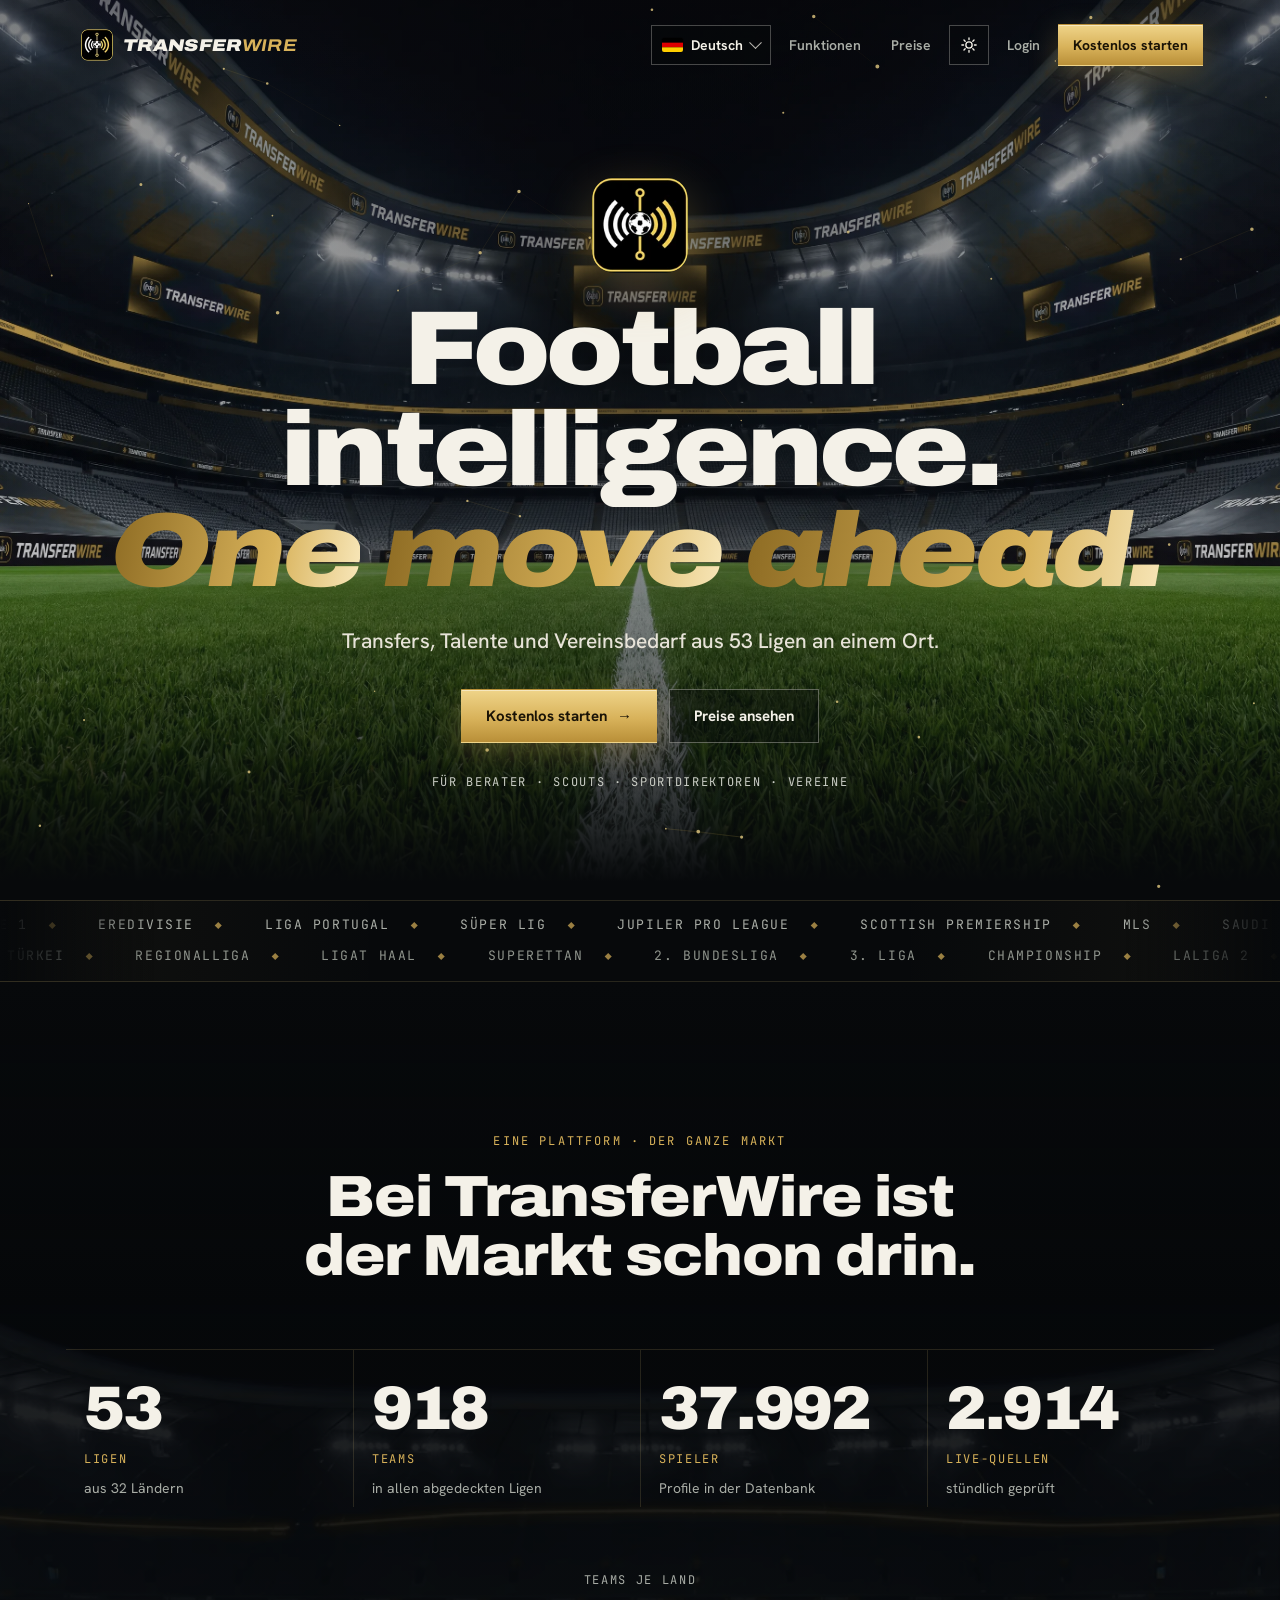
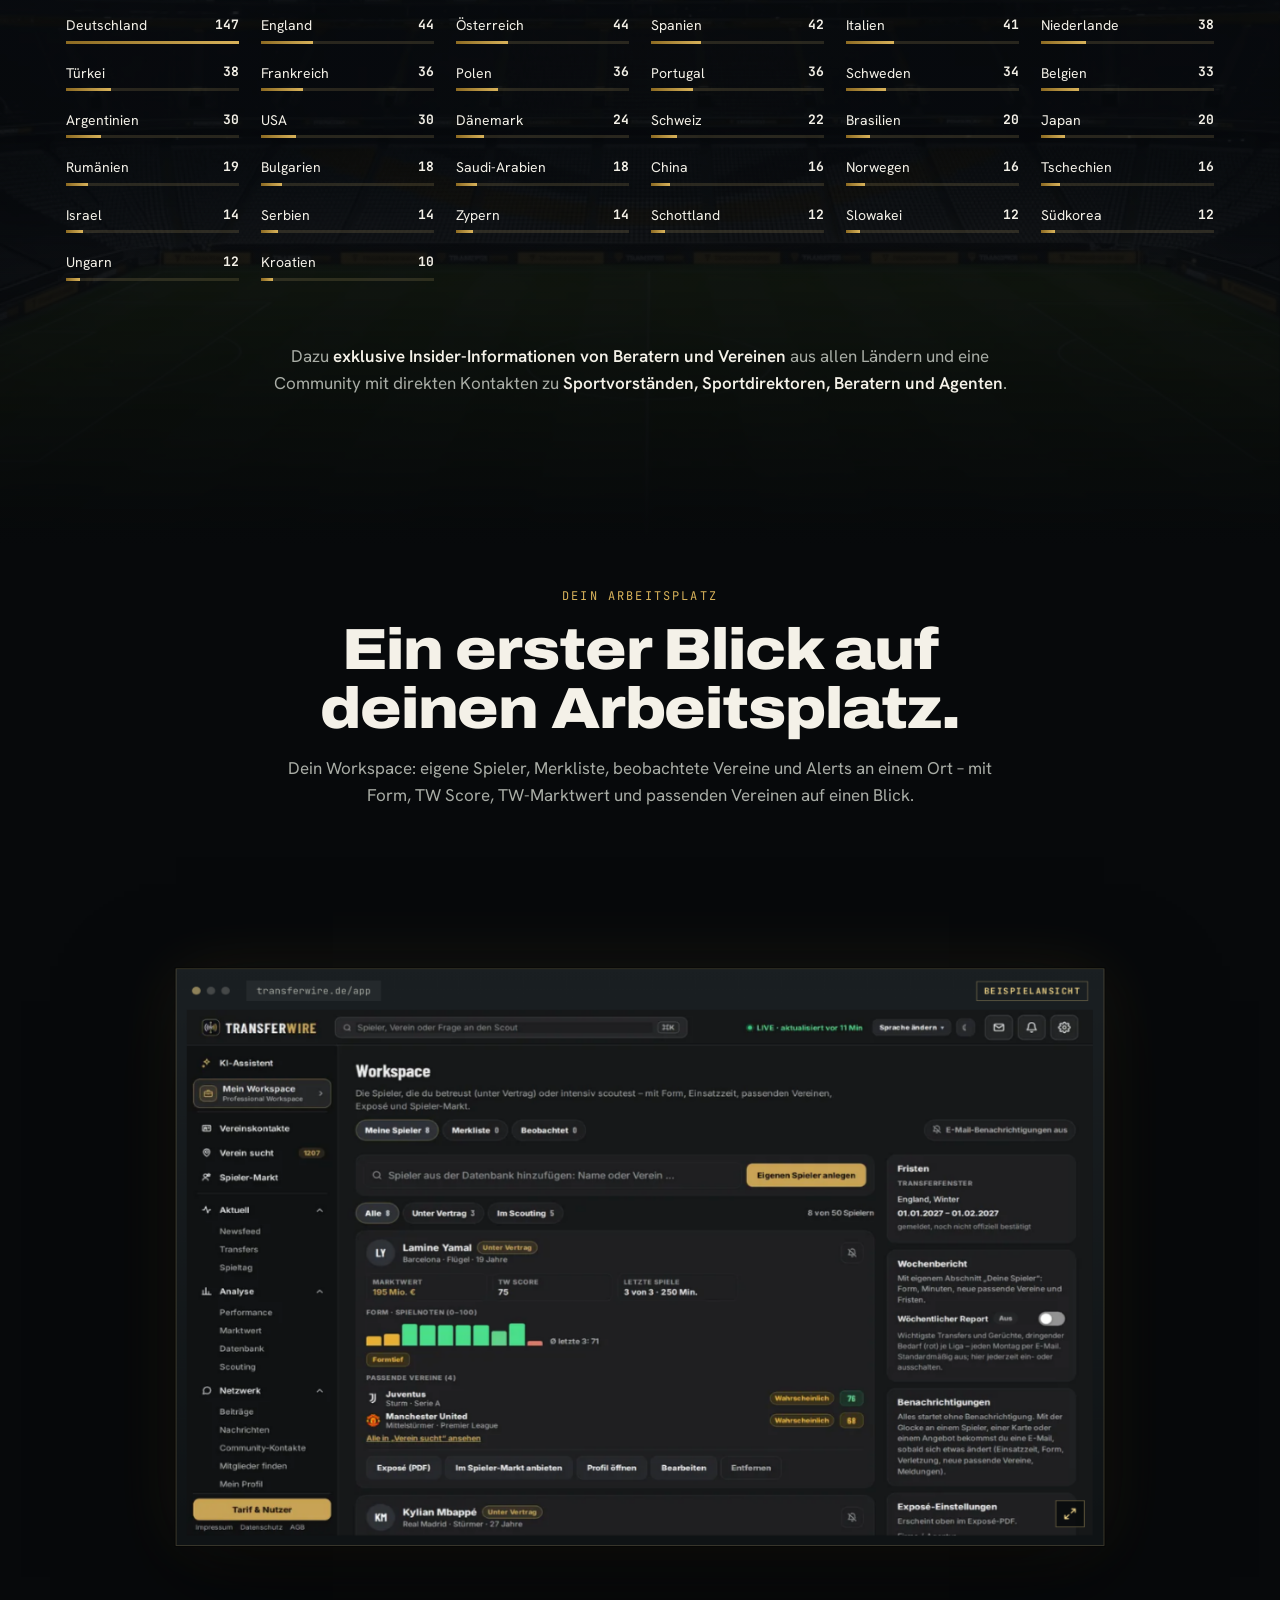
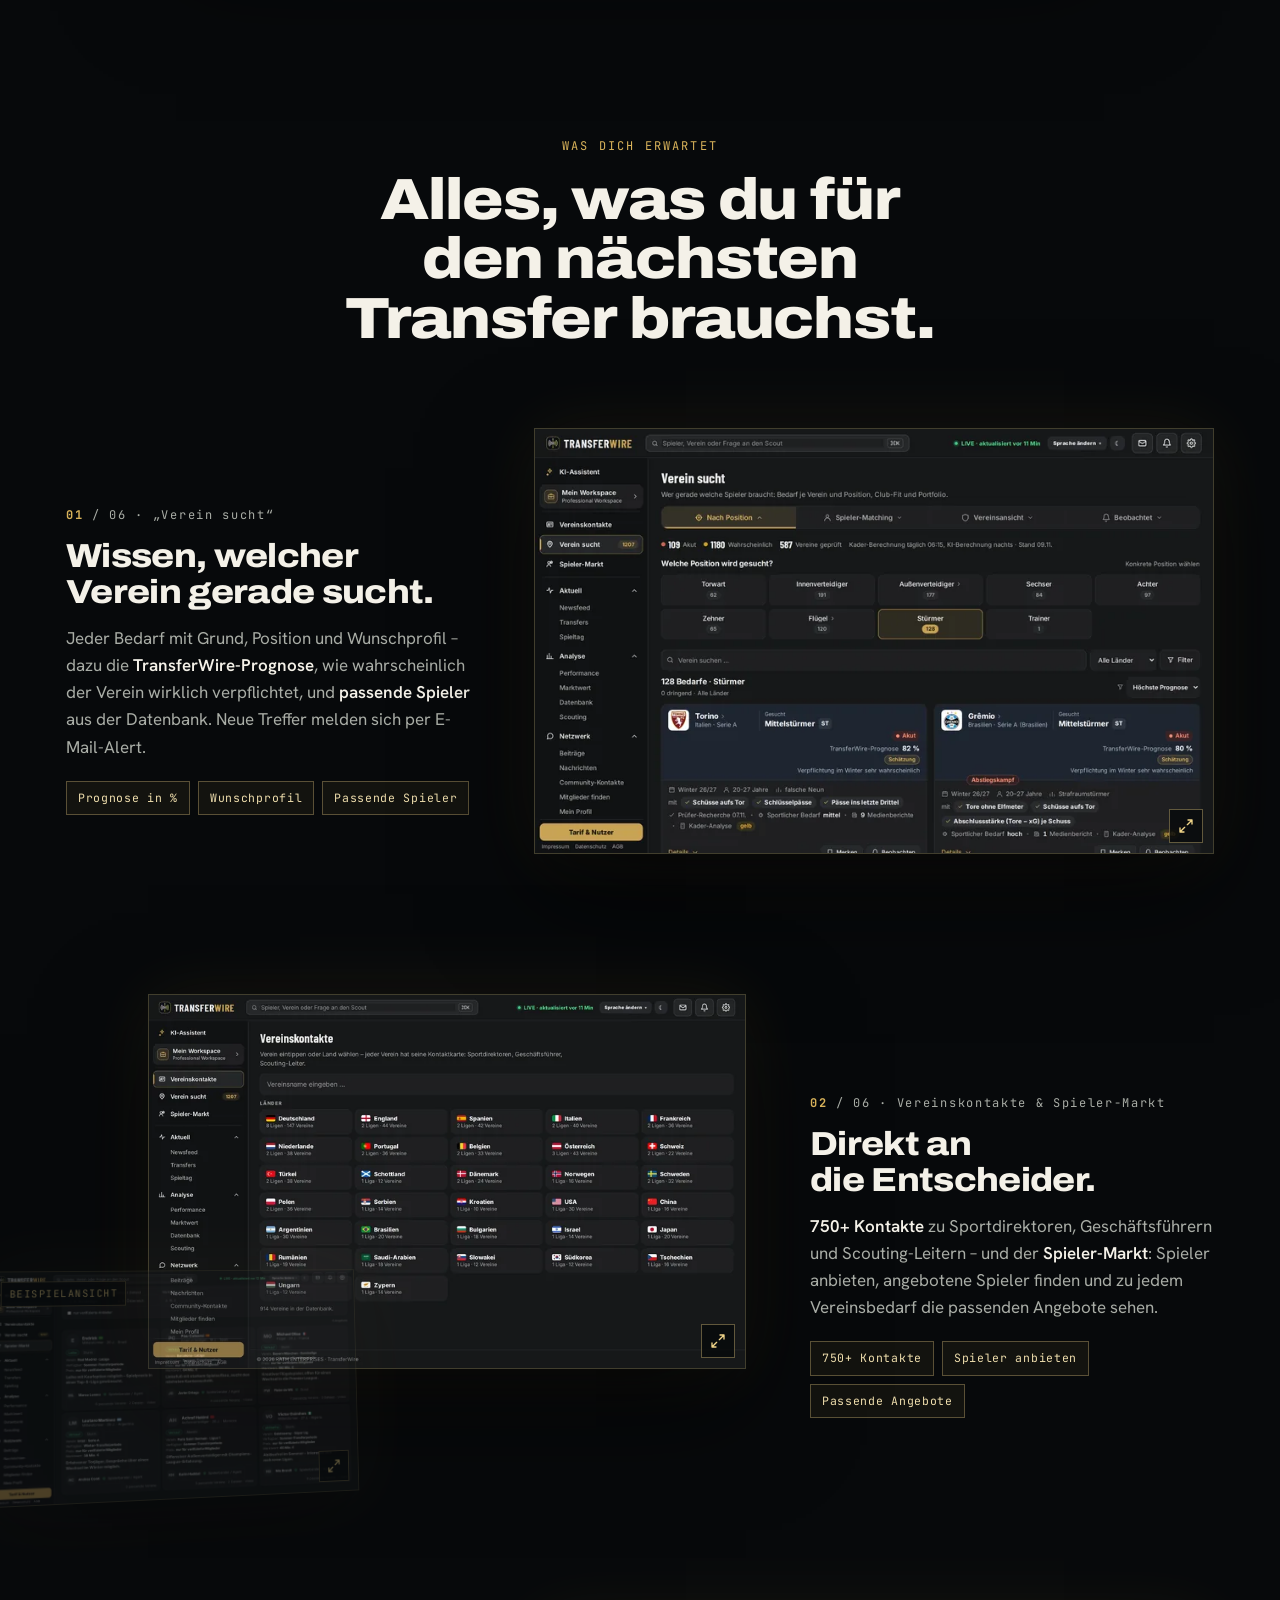
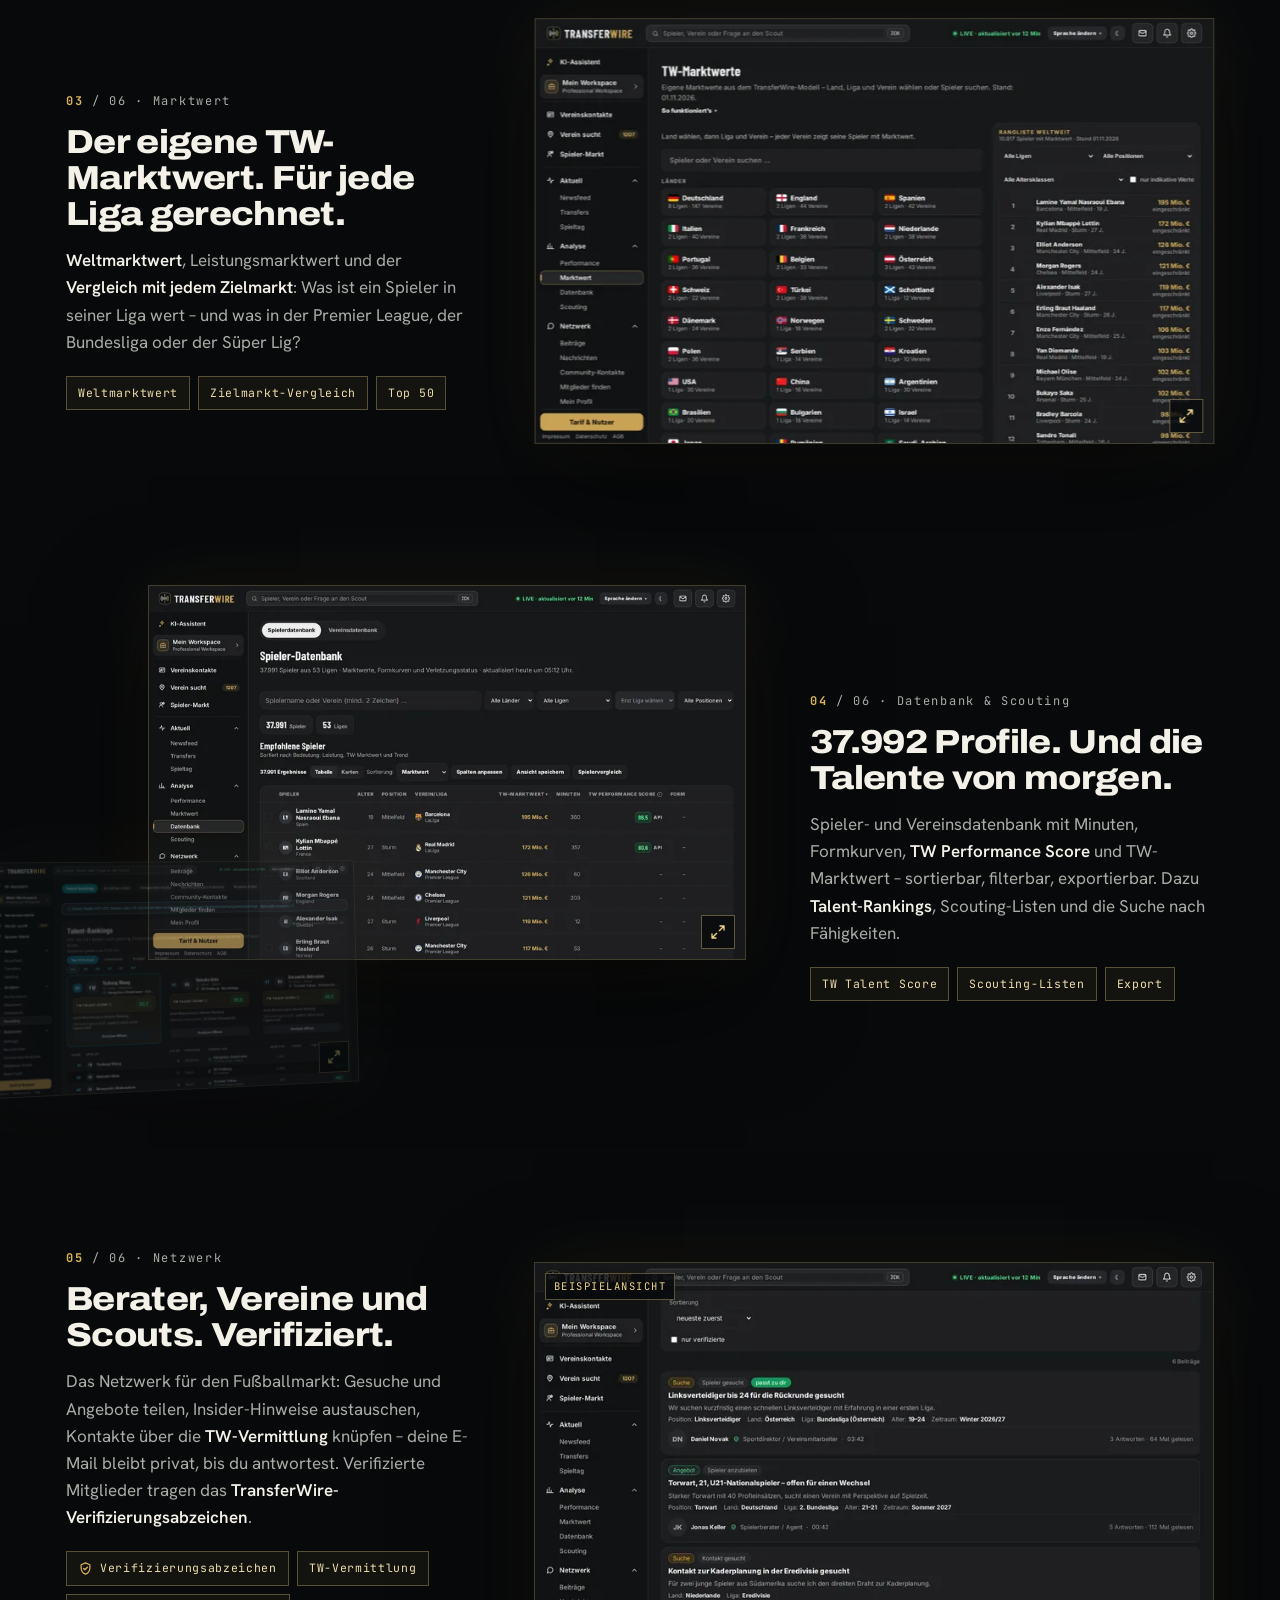
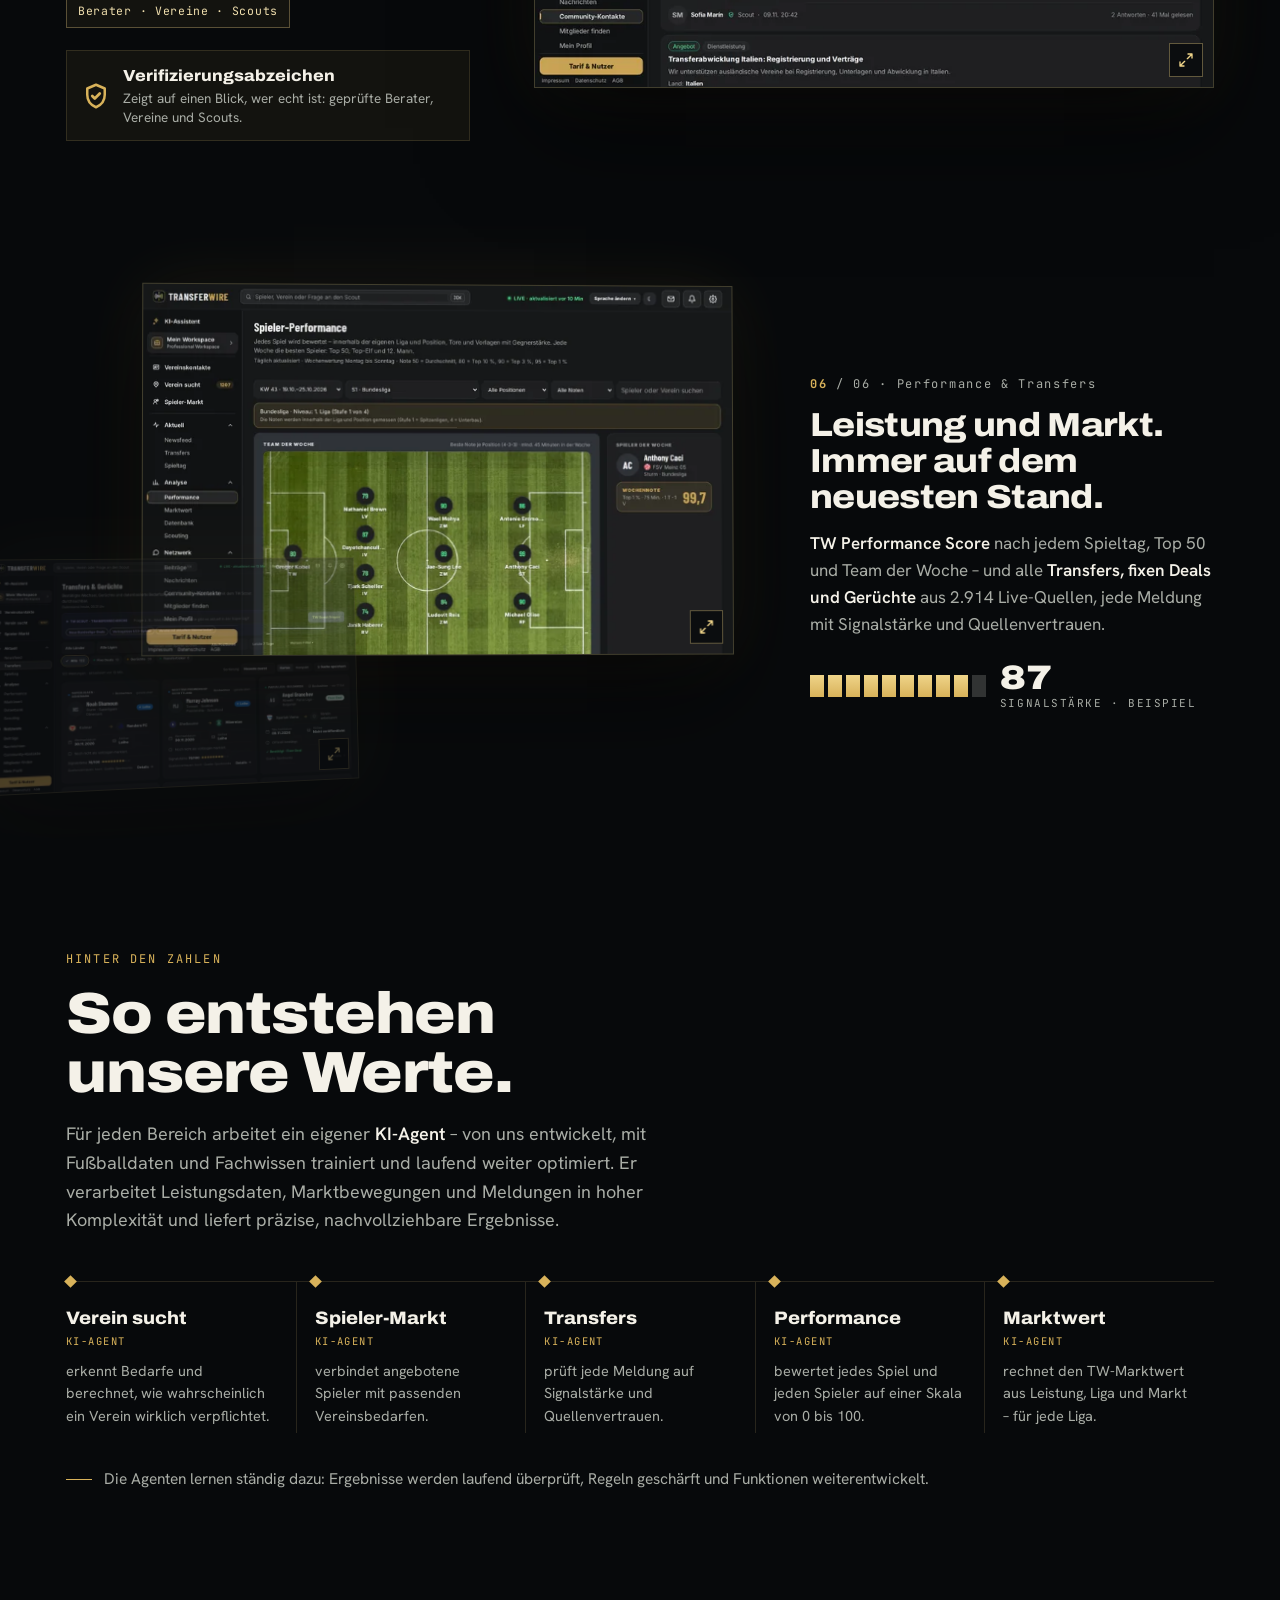
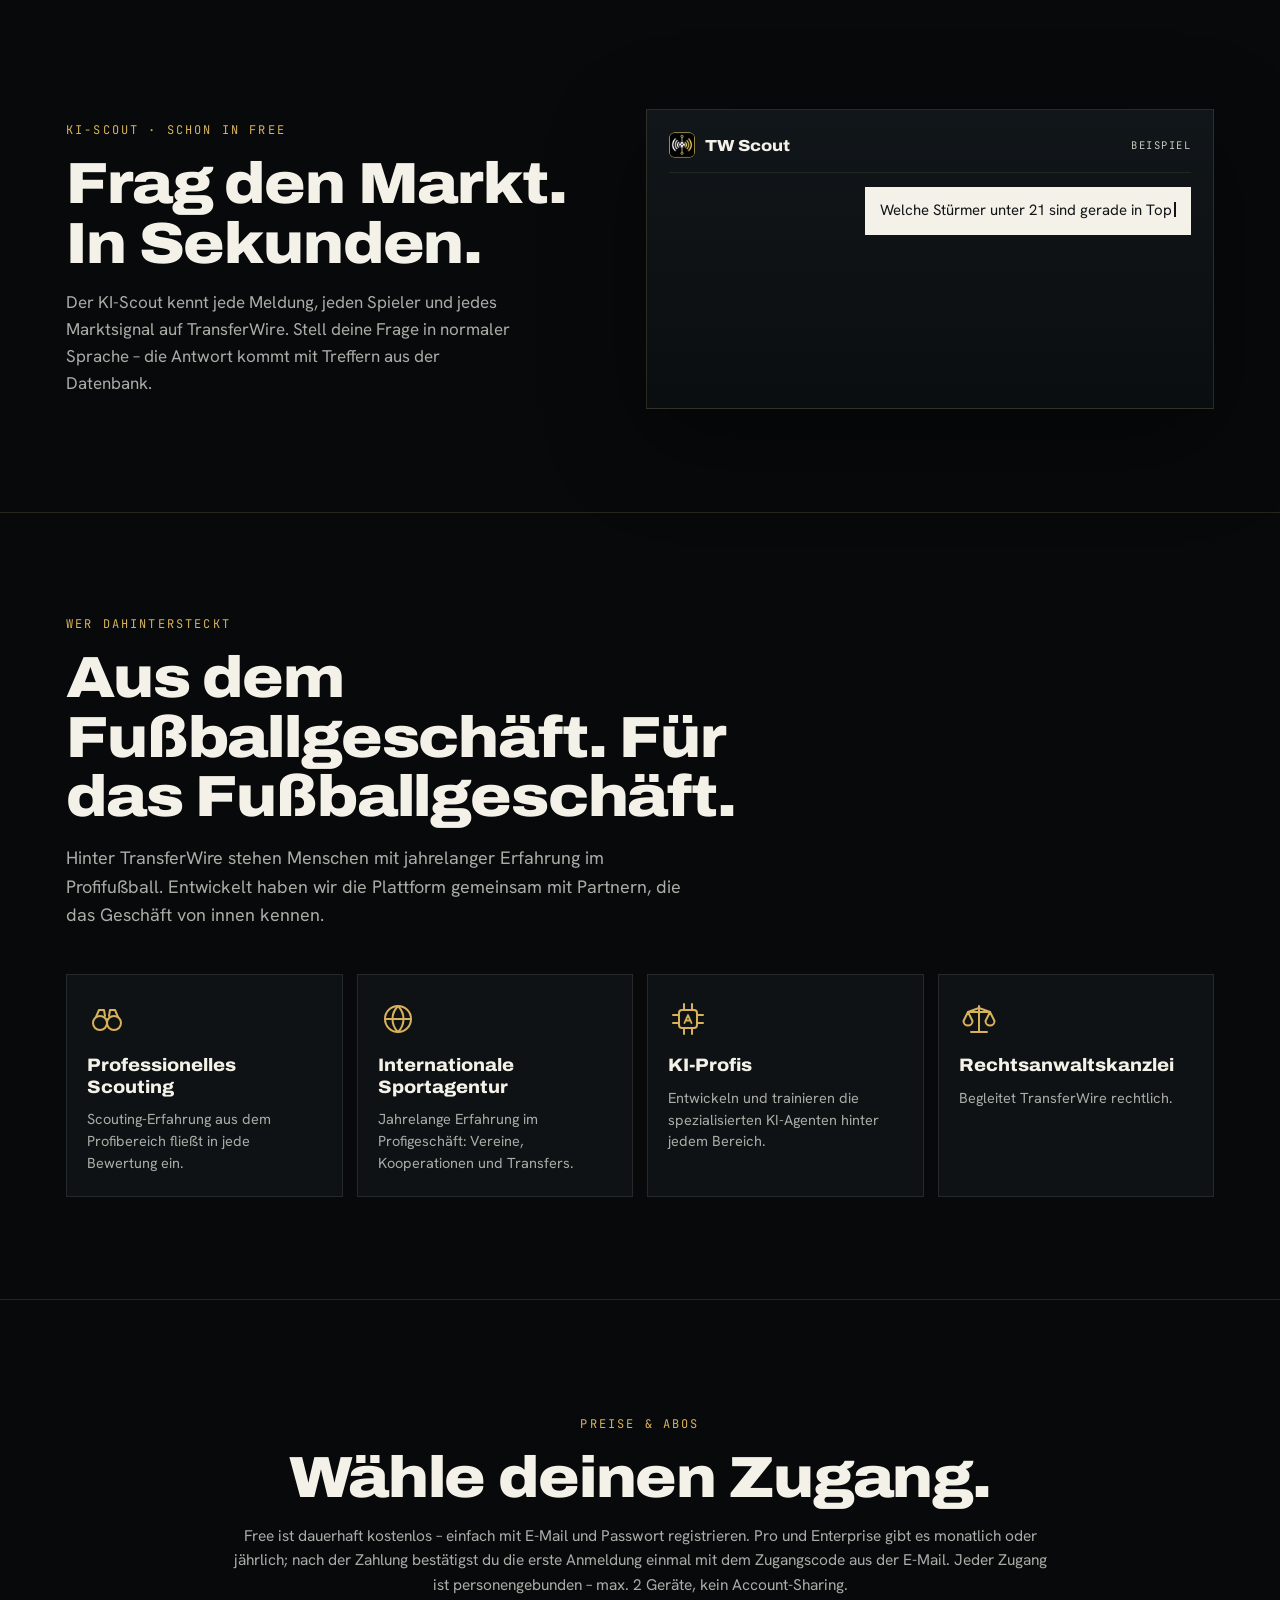
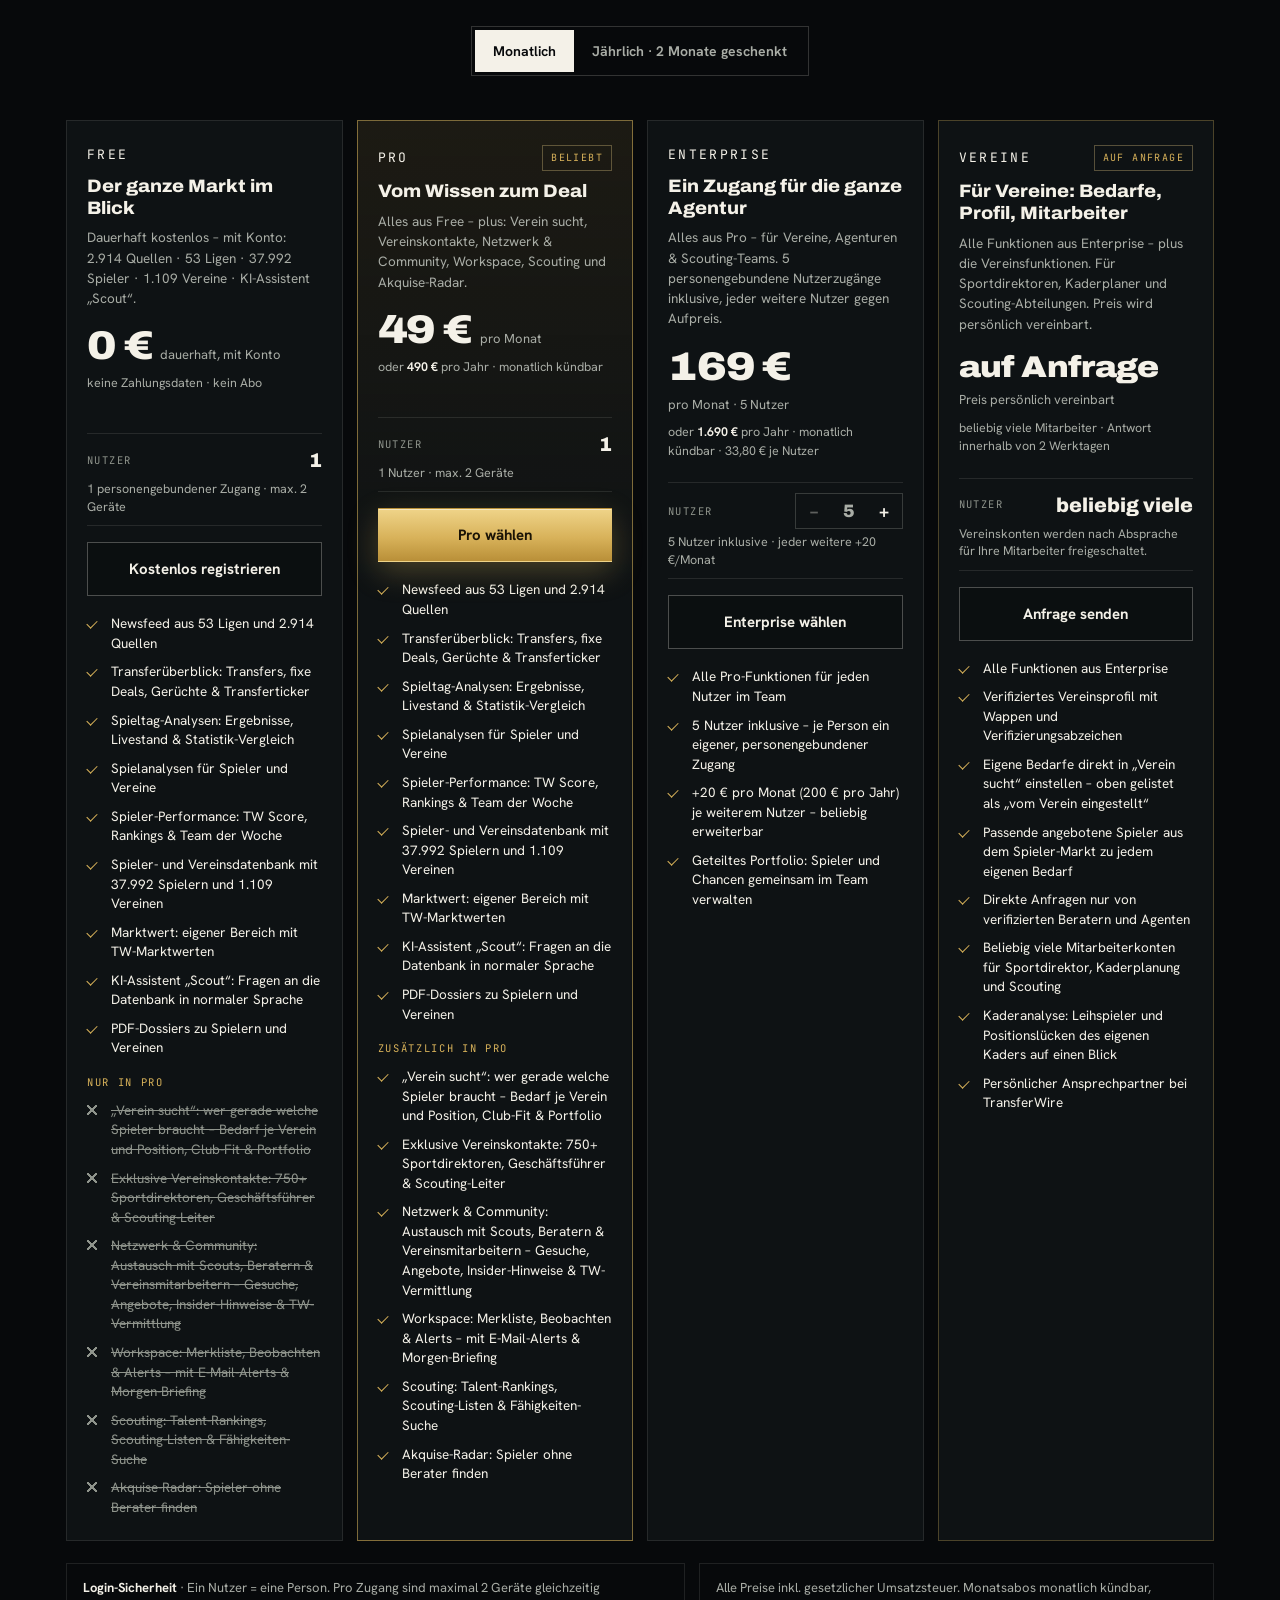
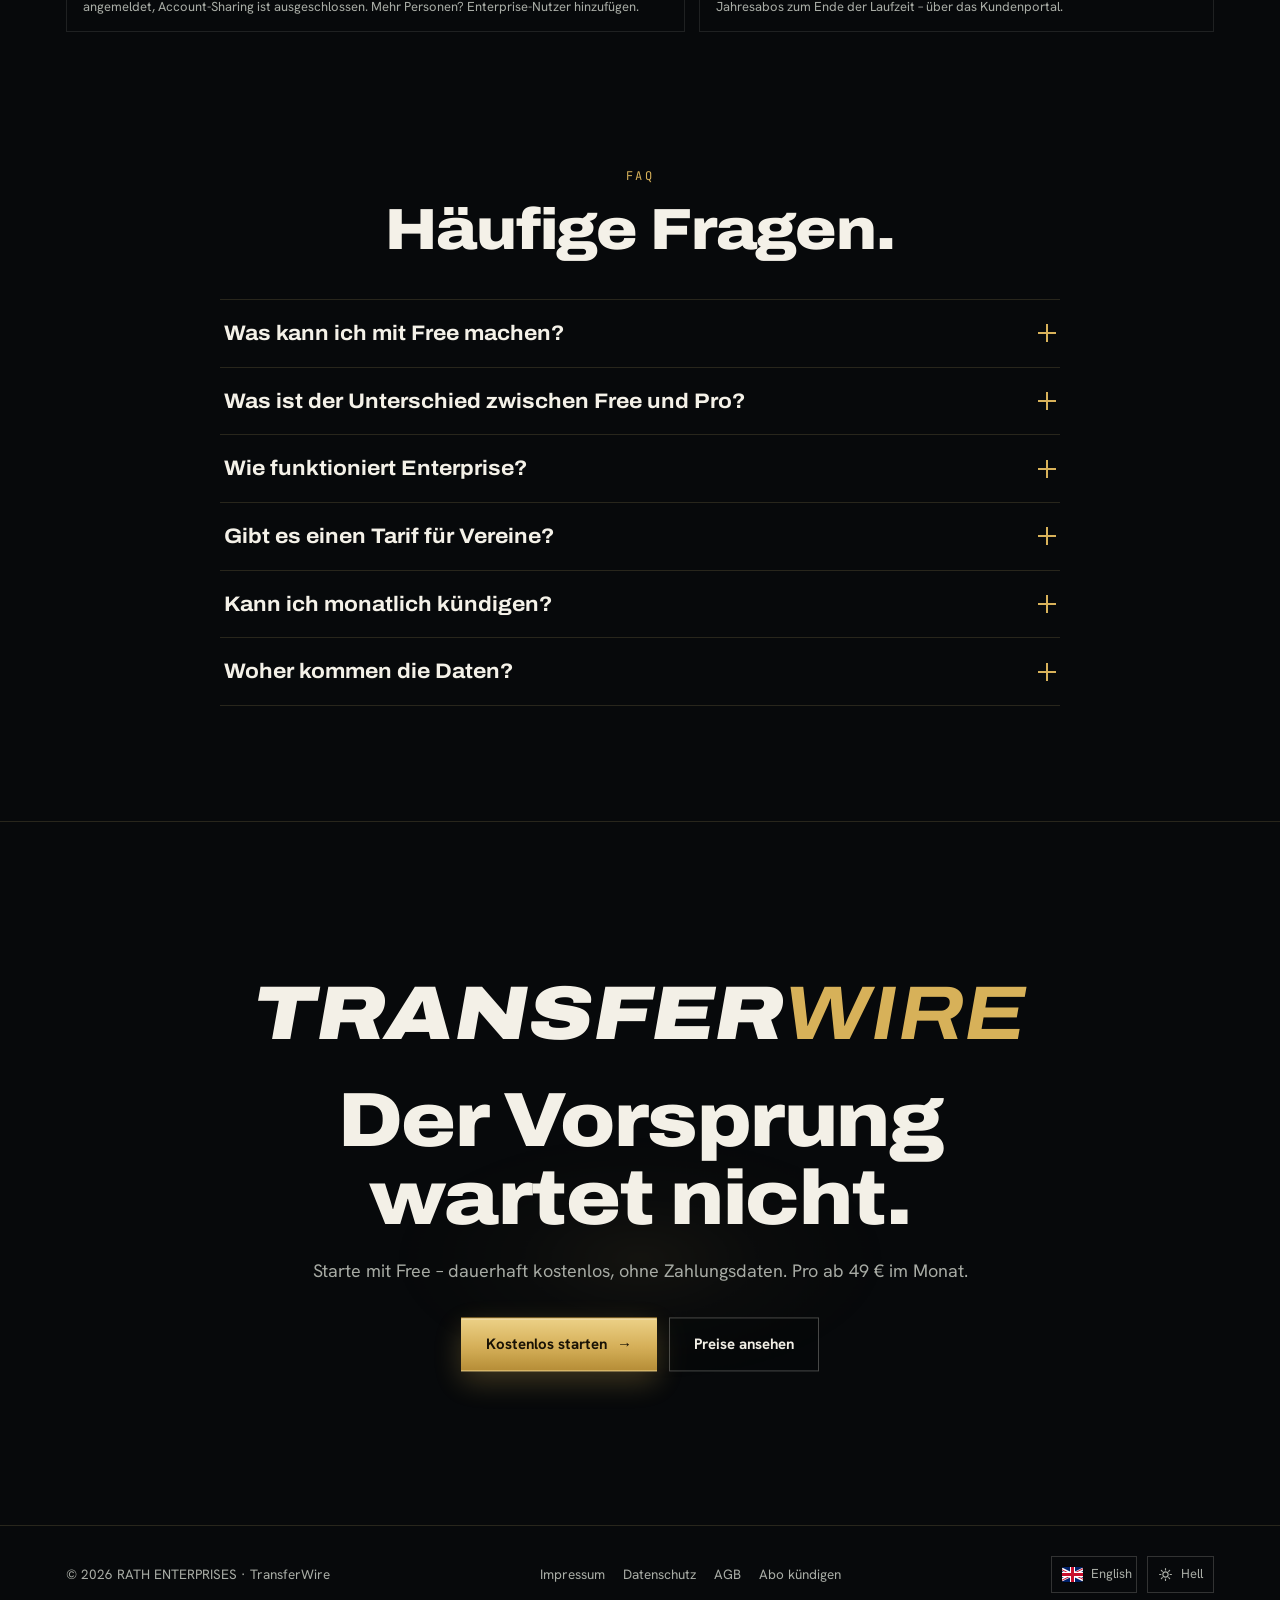
==== commit 661d3e9e: "Startseite: fluessiges Scrollen (kein Nachlaufen, weniger Effekte beim Scrollen)" ====
--- a/de/index.html
+++ b/de/index.html
@@ -47,7 +47,7 @@
   --seite-text-2:#A9ADA6;
   --chip-bg:rgba(216,178,90,.06); --chip-rand:rgba(239,212,137,.32); --chip-text:#F0DFAE;
   --knopf-linie-rand:rgba(244,241,232,.28); --knopf-linie-rand-h:rgba(244,241,232,.6); --knopf-linie-bg:rgba(7,9,11,.35);
-  --nav-bg:rgba(9,11,13,.74); --menue-bg:#11161A; --feld-bg:#0B0F11;
+  --nav-bg:rgba(9,11,13,.94); --menue-bg:#11161A; --feld-bg:#0B0F11;
   --schatten-karte:0 40px 100px rgba(0,0,0,.6), 0 0 70px rgba(216,178,90,.09);
   --f-display:"Archivo", "Arial Narrow", "Helvetica Neue", Arial, sans-serif;
   --f-text:"Hanken Grotesk", "Segoe UI", Roboto, Helvetica, Arial, sans-serif;
@@ -63,7 +63,7 @@
   --gold-text:#7D5F1A;
   --chip-bg:rgba(216,178,90,.14); --chip-rand:rgba(125,95,26,.38); --chip-text:#5E4610;
   --knopf-linie-rand:rgba(21,19,14,.28); --knopf-linie-rand-h:rgba(21,19,14,.6); --knopf-linie-bg:rgba(255,255,255,.7);
-  --nav-bg:rgba(247,244,236,.86); --menue-bg:#FFFFFF; --feld-bg:#FBFAF6;
+  --nav-bg:rgba(247,244,236,.96); --menue-bg:#FFFFFF; --feld-bg:#FBFAF6;
   --schatten-karte:0 30px 80px rgba(40,30,10,.20), 0 0 0 1px rgba(125,95,26,.10);
 }
 /* Bereiche, die immer auf dunklem Grund stehen (Stadionfoto, Chat, Bildrahmen) */
@@ -73,10 +73,6 @@
 }
 *{box-sizing:border-box}
 html{background:var(--nacht); -webkit-text-size-adjust:100%; text-size-adjust:100%}
-html.lenis, html.lenis body{height:auto}
-.lenis.lenis-smooth{scroll-behavior:auto !important}
-.lenis.lenis-smooth [data-lenis-prevent]{overscroll-behavior:contain}
-.lenis.lenis-stopped{overflow:hidden}
 body{margin:0; background:var(--nacht); color:var(--text); font-family:var(--f-text); font-size:16px; line-height:1.6; -webkit-font-smoothing:antialiased; overflow-x:hidden}
 img{max-width:100%; height:auto; display:block}
 a{color:inherit}
@@ -98,8 +94,8 @@
 body::before{content:""; position:fixed; inset:0 0 auto; height:env(safe-area-inset-top, 0px); z-index:70; background:var(--nacht)}
 .nav{position:fixed; z-index:60; top:env(safe-area-inset-top, 0px); left:0; right:0; padding-top:14px}
 .nav .innen{display:flex; align-items:center; gap:14px}
-.nav-leiste{display:flex; align-items:center; gap:12px; width:100%; padding:9px 10px 9px 14px; border:1px solid transparent; transition:background .35s, border-color .35s, backdrop-filter .35s; color:var(--text)}
-.nav.fest .nav-leiste{background:var(--nav-bg); border-color:var(--linie); backdrop-filter:blur(14px) saturate(140%); -webkit-backdrop-filter:blur(14px) saturate(140%)}
+.nav-leiste{display:flex; align-items:center; gap:12px; width:100%; padding:9px 10px 9px 14px; border:1px solid transparent; transition:background .35s, border-color .35s; color:var(--text)}
+.nav.fest .nav-leiste{background:var(--nav-bg); border-color:var(--linie); box-shadow:0 8px 24px rgba(0,0,0,.18)}
 .marke{display:flex; align-items:center; gap:10px; text-decoration:none; flex:0 0 auto}
 .marke img{width:32px; height:32px; border-radius:7px}
 .marke span{font-family:var(--f-display); font-style:italic; font-weight:900; font-stretch:118%; font-size:17px; letter-spacing:.02em}
@@ -107,7 +103,7 @@
 .nav-rechts{margin-left:auto; display:flex; gap:6px; align-items:center}
 .nav-link{font-weight:600; font-size:14px; padding:9px 12px; text-decoration:none; color:var(--text-2); white-space:nowrap}
 .nav-link:hover{color:var(--text)}
-.knopf{display:inline-flex; align-items:center; justify-content:center; gap:10px; font-weight:700; font-size:15px; padding:14px 24px; text-decoration:none; border:1px solid transparent; position:relative; will-change:transform; cursor:pointer; white-space:nowrap; background:none}
+.knopf{display:inline-flex; align-items:center; justify-content:center; gap:10px; font-weight:700; font-size:15px; padding:14px 24px; text-decoration:none; border:1px solid transparent; position:relative; cursor:pointer; white-space:nowrap; background:none}
 .knopf-gold{background:linear-gradient(180deg, var(--gold-hell), var(--gold) 55%, #B98F38); color:var(--gold-schrift); box-shadow:0 10px 30px rgba(216,178,90,.28), inset 0 1px 0 rgba(255,255,255,.45)}
 .knopf-gold:hover{box-shadow:0 14px 40px rgba(216,178,90,.42), inset 0 1px 0 rgba(255,255,255,.5)}
 .knopf-linie{border-color:var(--knopf-linie-rand); color:var(--text); background:var(--knopf-linie-bg)}
@@ -161,7 +157,7 @@
 html[data-thema="hell"] .hero-schleier{background:
   radial-gradient(ellipse 70% 55% at 50% 38%, rgba(7,9,11,.62), rgba(7,9,11,.25) 60%, transparent 100%),
   linear-gradient(to bottom, rgba(7,9,11,.55), rgba(7,9,11,.05) 30%, rgba(7,9,11,.2) 60%, rgba(7,9,11,.66) 86%, var(--nacht) 100%)}
-.strahl{position:absolute; top:-20%; width:46vw; height:120%; z-index:-2; background:conic-gradient(from 180deg at 50% 0%, transparent 46%, rgba(255,246,220,.10) 50%, transparent 54%); filter:blur(6px); pointer-events:none; mix-blend-mode:screen}
+.strahl{position:absolute; top:-20%; width:46vw; height:120%; z-index:-2; background:conic-gradient(from 180deg at 50% 0%, transparent 44%, rgba(255,246,220,.05) 47.5%, rgba(255,246,220,.11) 50%, rgba(255,246,220,.05) 52.5%, transparent 56%); pointer-events:none}
 .strahl.l{left:-6vw; transform:rotate(14deg)}
 .strahl.r{right:-6vw; transform:rotate(-14deg)}
 #funken{position:absolute; inset:0; z-index:-1; width:100%; height:100%; pointer-events:none}
@@ -175,7 +171,7 @@
 .hero h1 .glanz .w{padding-right:.1em; margin-right:-.1em}
 @keyframes glanz{0%{background-position:100% 0}60%,100%{background-position:0% 0}}
 .w{display:inline-block; overflow:hidden; vertical-align:top; padding-bottom:.06em; margin-bottom:-.06em}
-.wi{display:inline-block; will-change:transform}
+.wi{display:inline-block}
 .hero .unter{margin-top:22px; max-width:660px; font-size:clamp(17px, 2vw, 21px); color:#E7E3D8; font-weight:500}
 .zeilen-ctas{display:flex; gap:12px; flex-wrap:wrap; justify-content:center; margin-top:32px}
 .hero .fuer{margin-top:30px; color:var(--text-2); text-wrap:balance}
@@ -196,7 +192,7 @@
 
 /* Zahlen */
 .zahlen{position:relative; padding-block:clamp(90px, 12vw, 150px); overflow:hidden; isolation:isolate}
-.zahlen-bild{position:absolute; inset:-15% 0; background:url("/assets/bg_tribuene_m.webp") center/cover no-repeat; opacity:.16; z-index:-1; filter:saturate(.8)}
+.zahlen-bild{position:absolute; inset:-15% 0; background:url("/assets/bg_tribuene_m.webp") center/cover no-repeat; opacity:.16; z-index:-1; will-change:transform}
 html[data-thema="hell"] .zahlen-bild{opacity:.09; filter:grayscale(1)}
 .zahlen::after{content:""; position:absolute; inset:0; z-index:-1; background:linear-gradient(var(--nacht), var(--nacht-40) 30%, var(--nacht-40) 70%, var(--nacht))}
 .zahlen-kopf{text-align:center; max-width:760px; margin:0 auto}
@@ -249,7 +245,7 @@
 .fx-gross{position:absolute; top:-.28em; left:-.04em; z-index:-1; font-family:var(--f-display); font-weight:900; font-stretch:125%; font-size:clamp(110px, 13vw, 190px); line-height:1; letter-spacing:-.04em; color:transparent; -webkit-text-stroke:1px rgba(216,178,90,.24); pointer-events:none; user-select:none}
 html[data-thema="hell"] .fx-gross{-webkit-text-stroke:1px rgba(125,95,26,.22)}
 .fx-shot{position:relative; perspective:1300px}
-.karte{position:relative; border:1px solid rgba(239,212,137,.24); background:#0B0E10; overflow:hidden; box-shadow:var(--schatten-karte); transform-style:preserve-3d; will-change:transform}
+.karte{position:relative; border:1px solid rgba(239,212,137,.24); background:#0B0E10; overflow:hidden; box-shadow:var(--schatten-karte); transform-style:preserve-3d}
 .karte .bildknopf{display:block; width:100%; padding:0; border:0; background:none; cursor:zoom-in; position:relative}
 .karte img{width:100%}
 .karte .bsp{position:absolute; left:10px; top:10px; z-index:2; font-family:var(--f-mono); font-size:10.5px; letter-spacing:.14em; text-transform:uppercase; color:#EFD489; background:rgba(7,9,11,.82); border:1px solid rgba(239,212,137,.35); padding:4px 8px; pointer-events:none}
@@ -411,7 +407,7 @@
 
 /* Schluss */
 .schluss{position:relative; overflow:hidden; text-align:center; padding-block:clamp(100px, 12vw, 170px); border-top:1px solid var(--linie); isolation:isolate}
-.schluss-glut{position:absolute; left:50%; top:62%; width:min(900px, 120vw); aspect-ratio:2/1; transform:translate(-50%,-50%); background:radial-gradient(ellipse at center, rgba(216,178,90,.22), rgba(216,178,90,.05) 45%, transparent 70%); z-index:-1; filter:blur(10px)}
+.schluss-glut{position:absolute; left:50%; top:62%; width:min(900px, 120vw); aspect-ratio:2/1; transform:translate(-50%,-50%); background:radial-gradient(ellipse at center, rgba(216,178,90,.22), rgba(216,178,90,.08) 30%, rgba(216,178,90,.03) 52%, transparent 72%); z-index:-1; will-change:transform, opacity}
 .wortmarke{display:block; margin:0 auto 30px; font-family:var(--f-display); font-style:italic; font-weight:900; font-stretch:118%; font-size:clamp(34px, 6.4vw, 76px); letter-spacing:.01em; line-height:1}
 .wortmarke b{color:var(--gold-text)}
 .schluss h2{font-size:clamp(36px, 6vw, 78px)}
@@ -466,6 +462,11 @@
   .umschalter .schieber{transition:none}
 }
 @media (max-height:940px){ .scrollhinweis{display:none} }
+
+/* Leistung: Endlosanimationen ruhen, wenn der Hero nicht sichtbar ist; große Karten nur am PC als eigene Ebene */
+html.hero-weg .hero h1 .glanz, html.hero-weg .hero h1 .glanz .wi, html.hero-weg .scrollhinweis i{animation-play-state:paused}
+@media (min-width:900px) and (hover:hover){ .karte, .rahmen{will-change:transform} }
+@media not all and (min-width:900px) and (hover:hover){ .rahmen{will-change:auto} }
 </style>
 <script type="application/ld+json">{"@context":"https://schema.org","@graph":[{"@type":"Organization","@id":"https://transferwire.de/#org","name":"TransferWire","url":"https://transferwire.de/","logo":"https://transferwire.de/assets/s2/logo-512.503fe3673f.png"},{"@type":"WebSite","@id":"https://transferwire.de/#web","url":"https://transferwire.de/","name":"TransferWire","inLanguage":["en","de"],"publisher":{"@id":"https://transferwire.de/#org"}},{"@type":"WebPage","@id":"https://transferwire.de/de/#seite","url":"https://transferwire.de/de/","name":"TransferWire – Transfers, Vereinsbedarf & Scouting aus 53 Ligen","description":"Transfermeldungen und Gerüchte, Vereinsbedarf mit passenden Spielern, eigene Marktwerte, Scouting und Spielerdatenbank aus 53 Ligen – stündlich aktuell. Kostenlos starten.","inLanguage":"de","isPartOf":{"@id":"https://transferwire.de/#web"},"primaryImageOfPage":"https://transferwire.de/assets/s2/og-de.ccb0f8d3d9.jpg"},{"@type":"SoftwareApplication","name":"TransferWire","applicationCategory":"BusinessApplication","applicationSubCategory":"Football transfer and scouting platform","operatingSystem":"Web","url":"https://transferwire.de/app.html","description":"Transfermeldungen und Gerüchte, Vereinsbedarf mit passenden Spielern, eigene Marktwerte, Scouting und Spielerdatenbank aus 53 Ligen – stündlich aktuell. Kostenlos starten.","inLanguage":["en","de"],"offers":[{"@type":"Offer","name":"Free","price":"0","priceCurrency":"EUR"},{"@type":"Offer","name":"Pro","price":"49","priceCurrency":"EUR"},{"@type":"Offer","name":"Enterprise","price":"169","priceCurrency":"EUR"}]},{"@type":"FAQPage","inLanguage":"de","mainEntity":[{"@type":"Question","name":"Was kann ich mit Free machen?","acceptedAnswer":{"@type":"Answer","text":"Free ist dauerhaft kostenlos: Registriere dich mit E-Mail und Passwort – ohne Zahlungsdaten. Du nutzt Newsfeed, Transfers, Spieltag, Spieler-Performance, Spieler- und Vereinsdatenbank, den Bereich Marktwert, den KI-Assistenten „Scout“ und PDF-Dossiers."}},{"@type":"Question","name":"Was ist der Unterschied zwischen Free und Pro?","acceptedAnswer":{"@type":"Answer","text":"Free zeigt dir den Markt – Pro bringt dich zum Deal. Mit Pro (49 €/Monat oder 490 €/Jahr) siehst du in „Verein sucht“, welcher Verein gerade welchen Spieler braucht und wie wahrscheinlich er verpflichtet. Du erreichst über 750 Entscheider direkt über die Vereinskontakte, bietest Spieler im Spieler-Markt an und tauschst dich im Netzwerk mit Scouts, Beratern und Vereinen aus. Der Workspace hält dich mit Alerts und Morgen-Briefing auf dem Laufenden, dazu kommen Scouting mit Talent-Rankings und das Akquise-Radar für Spieler ohne Berater."}},{"@type":"Question","name":"Wie funktioniert Enterprise?","acceptedAnswer":{"@type":"Answer","text":"Enterprise enthält alle Pro-Funktionen für ein ganzes Team: 5 personengebundene Nutzer sind im Grundpreis von 169 €/Monat (1.690 €/Jahr) enthalten, jeder weitere Nutzer kostet 20 €/Monat (200 €/Jahr). Die Nutzeranzahl wählst du direkt bei der Buchung. Nach der Zahlung bekommst du per E-Mail für jeden weiteren Nutzer einen persönlichen Team-Code mit Einladungslink – deine Kollegen registrieren sich kostenlos, lösen den Code ein und haben sofort alle Pro-Funktionen."}},{"@type":"Question","name":"Gibt es einen Tarif für Vereine?","acceptedAnswer":{"@type":"Answer","text":"Ja. Der Tarif „Vereine“ enthält alle Funktionen aus Enterprise plus die Vereinsfunktionen: verifiziertes Vereinsprofil mit Verifizierungsabzeichen, eigene Bedarfe in „Verein sucht“, passende Angebote aus dem Spieler-Markt und beliebig viele Mitarbeiterkonten. Den Preis vereinbaren wir persönlich – stell einfach eine Anfrage, wir melden uns innerhalb von 2 Werktagen."}},{"@type":"Question","name":"Kann ich monatlich kündigen?","acceptedAnswer":{"@type":"Answer","text":"Ja. Monatsabos sind jederzeit zum nächsten Abrechnungstermin kündbar, Jahresabos zum Ende der Laufzeit – über das Kundenportal. Danach nutzt du TransferWire weiter mit Free."}},{"@type":"Question","name":"Woher kommen die Daten?","acceptedAnswer":{"@type":"Answer","text":"Aus 2.914 Live-Quellen, offiziellen Vereinskanälen und Sportdaten-Partnern – kombiniert mit Insider-Hinweisen aus unserem Netzwerk. Zusätzlich arbeiten wir mit privaten Datenanbietern zusammen: Länderweit liefern sie aus jeder unserer Ligen Spielstatistiken, Leistungsauswertungen und weitere Spieldaten. Jede Meldung bekommt eine Verlässlichkeits-Einstufung."}}]}]}</script>
 </head>
@@ -705,7 +706,6 @@
 
 <script src="/assets/s2/gsap-3.12.5.28033e449a.js"></script>
 <script src="/assets/s2/scrolltrigger-3.12.5.ad33c2df9a.js"></script>
-<script src="/assets/s2/lenis-1.1.13.b2958f142f.js"></script>
 <script>
 (function () {
   "use strict";
@@ -876,13 +876,11 @@
     if (vaForm && VA_GESENDET) { vaForm.reset(); VA_GESENDET = false; VA_LETZTES = null; }
     $$(".va-felder, .va-knoepfe", vaForm).forEach(function (x) { x.style.display = ""; });
     vaHinter.classList.add("offen"); document.documentElement.style.overflow = "hidden"; vaMeld("", "");
-    if (window.__lenis) window.__lenis.stop();
     setTimeout(function () { var e = vaForm.querySelector("input[name=vereinsname]"); if (e) e.focus(); }, 50);
   }
   function vaSchliessen() {
     if (!vaHinter || !vaHinter.classList.contains("offen")) return;
     vaHinter.classList.remove("offen"); document.documentElement.style.overflow = "";
-    if (window.__lenis) window.__lenis.start();
     if (VA_FOKUS && VA_FOKUS.focus) VA_FOKUS.focus();
   }
   function vaDaten() {
@@ -928,12 +926,12 @@
 
   /* ---------- Bild groß ansehen ---------- */
   var lb = document.getElementById("lb"), lbBild = document.getElementById("lb-bild"), lbFokus = null;
-  function lbZu() { if (!lb.classList.contains("offen")) return; lb.classList.remove("offen"); document.documentElement.style.overflow = ""; if (window.__lenis) window.__lenis.start(); if (lbFokus && lbFokus.focus) lbFokus.focus(); }
+  function lbZu() { if (!lb.classList.contains("offen")) return; lb.classList.remove("offen"); document.documentElement.style.overflow = ""; if (lbFokus && lbFokus.focus) lbFokus.focus(); }
   $$(".bildknopf").forEach(function (b) {
     b.addEventListener("click", function () {
       lbFokus = b; var img = b.querySelector("img");
       lbBild.src = b.getAttribute("data-gross") || (img && (img.currentSrc || img.src)) || ""; lbBild.alt = img ? img.alt : "";
-      lb.classList.add("offen"); document.documentElement.style.overflow = "hidden"; if (window.__lenis) window.__lenis.stop();
+      lb.classList.add("offen"); document.documentElement.style.overflow = "hidden";
       document.getElementById("lb-x").focus();
     });
   });
@@ -945,51 +943,64 @@
   function navZustand() { nav.classList.toggle("fest", (window.scrollY || 0) > 40); }
   window.addEventListener("scroll", navZustand, { passive: true }); navZustand();
 
-  /* ---------- Funken: Signal-Netz im Hero (Canvas) ---------- */
+  /* ---------- Funken: Signal-Netz im Hero (Canvas), sparsam: 30 Bilder/s, gebündelte Linien, Pause beim Scrollen ---------- */
   (function funken() {
     var c = document.getElementById("funken"); if (!c || ruhe) return;
-    var ctx = c.getContext("2d"), dpr = Math.min(window.devicePixelRatio || 1, 1.5), w = 0, h = 0, punkte = [], sichtbar = true;
+    var ctx = c.getContext("2d"), w = 0, h = 0, punkte = [], sichtbar = true, letzt = 0, scrollZeit = 0, stufen = [[], [], [], []];
     function groesse() {
-      w = c.clientWidth; h = c.clientHeight; c.width = w * dpr; c.height = h * dpr; ctx.setTransform(dpr, 0, 0, dpr, 0, 0);
-      var n = Math.round(Math.min(80, Math.max(28, w * h / 22000)));
-      punkte = []; for (var i = 0; i < n; i++) punkte.push({ x: Math.random() * w, y: Math.random() * h, vx: (Math.random() - .5) * .18, vy: -(.08 + Math.random() * .22), r: .6 + Math.random() * 1.4 });
+      w = c.clientWidth; h = c.clientHeight; c.width = w; c.height = h;
+      var n = Math.round(Math.min(56, Math.max(22, w * h / 26000)));
+      punkte = []; for (var i = 0; i < n; i++) punkte.push({ x: Math.random() * w, y: Math.random() * h, vx: (Math.random() - .5) * .36, vy: -(.16 + Math.random() * .44), r: .6 + Math.random() * 1.4 });
     }
-    groesse(); window.addEventListener("resize", groesse);
-    if ("IntersectionObserver" in window) new IntersectionObserver(function (e) { sichtbar = e[0].isIntersecting; }).observe(c);
-    (function schritt() {
-      requestAnimationFrame(schritt); if (!sichtbar || document.hidden) return;
+    var gT = 0; groesse(); window.addEventListener("resize", function () { clearTimeout(gT); gT = setTimeout(groesse, 200); });
+    window.addEventListener("scroll", function () { scrollZeit = performance.now(); }, { passive: true });
+    function wach() { document.documentElement.classList.toggle("hero-weg", !sichtbar); }
+    if ("IntersectionObserver" in window) new IntersectionObserver(function (e) { sichtbar = e[0].isIntersecting; wach(); }).observe(c);
+    (function schritt(t) {
+      requestAnimationFrame(schritt);
+      if (!sichtbar || document.hidden || t - letzt < 32 || t - scrollZeit < 140) return; letzt = t;
       ctx.clearRect(0, 0, w, h);
-      for (var i = 0; i < punkte.length; i++) {
-        var p = punkte[i]; p.x += p.vx; p.y += p.vy;
+      var i, j, p, q, dx, dy, d, k;
+      for (k = 0; k < 4; k++) stufen[k].length = 0;
+      for (i = 0; i < punkte.length; i++) {
+        p = punkte[i]; p.x += p.vx; p.y += p.vy;
         if (p.y < -10) { p.y = h + 10; p.x = Math.random() * w; } if (p.x < -10) p.x = w + 10; if (p.x > w + 10) p.x = -10;
-        for (var j = i + 1; j < punkte.length; j++) {
-          var q = punkte[j], dx = p.x - q.x, dy = p.y - q.y, d = dx * dx + dy * dy;
-          if (d < 12000) { ctx.strokeStyle = "rgba(216,178,90," + (0.16 * (1 - d / 12000)).toFixed(3) + ")"; ctx.lineWidth = .7; ctx.beginPath(); ctx.moveTo(p.x, p.y); ctx.lineTo(q.x, q.y); ctx.stroke(); }
+      }
+      for (i = 0; i < punkte.length; i++) {
+        p = punkte[i];
+        for (j = i + 1; j < punkte.length; j++) {
+          q = punkte[j]; dx = p.x - q.x; if (dx > 110 || dx < -110) continue; dy = p.y - q.y; d = dx * dx + dy * dy;
+          if (d < 12000) stufen[Math.min(3, (d / 3000) | 0)].push(p.x, p.y, q.x, q.y);
         }
-        ctx.fillStyle = "rgba(239,212,137,.75)"; ctx.beginPath(); ctx.arc(p.x, p.y, p.r, 0, 6.283); ctx.fill();
       }
-    })();
+      ctx.lineWidth = .7;
+      for (k = 0; k < 4; k++) {
+        var l = stufen[k]; if (!l.length) continue;
+        ctx.strokeStyle = "rgba(216,178,90," + (0.16 * (1 - (k + .5) / 4)).toFixed(3) + ")"; ctx.beginPath();
+        for (i = 0; i < l.length; i += 4) { ctx.moveTo(l[i], l[i + 1]); ctx.lineTo(l[i + 2], l[i + 3]); }
+        ctx.stroke();
+      }
+      ctx.fillStyle = "rgba(239,212,137,.75)"; ctx.beginPath();
+      for (i = 0; i < punkte.length; i++) { p = punkte[i]; ctx.moveTo(p.x + p.r, p.y); ctx.arc(p.x, p.y, p.r, 0, 6.283); }
+      ctx.fill();
+    })(0);
   })();
 
   /* ---------- Ohne GSAP oder bei „weniger Bewegung“: alles ruhig ---------- */
   if (!hatGsap || ruhe) { $$(".zahl .wert").forEach(function (el) { ZAHL_ANIM[el.getAttribute("data-z")] = "fertig"; }); return; }
   gsap.registerPlugin(ScrollTrigger);
 
-  /* ---------- Lenis: weiches Scrollen ---------- */
-  if (typeof window.Lenis !== "undefined") {
-    var lenis = new Lenis({ lerp: 0.09, smoothWheel: true });
-    window.__lenis = lenis;
-    lenis.on("scroll", ScrollTrigger.update);
-    gsap.ticker.add(function (t) { lenis.raf(t * 1000); });
-    gsap.ticker.lagSmoothing(0);
-    $$('a[href^="#"]').forEach(function (a) {
-      a.addEventListener("click", function (e) {
-        var id = a.getAttribute("href"); if (id === "#" || id === "#landing") return;
-        var ziel = document.querySelector(id);
-        if (ziel) { e.preventDefault(); lenis.scrollTo(ziel, { offset: -70, duration: 1.4 }); if (id === "#inhalt") ziel.focus && ziel.focus(); }
-      });
+  /* ---------- Natives Scrollen (kein Nachlaufen); Sprunglinks gleiten mit Abstand zur Kopfleiste ---------- */
+  ScrollTrigger.config({ ignoreMobileResize: true, autoRefreshEvents: "visibilitychange,DOMContentLoaded,load" });
+  $$('a[href^="#"]').forEach(function (a) {
+    a.addEventListener("click", function (e) {
+      var id = a.getAttribute("href"); if (id === "#" || id === "#landing") return;
+      var ziel = document.querySelector(id);
+      if (ziel) { e.preventDefault(); window.scrollTo({ top: ziel.getBoundingClientRect().top + window.scrollY - 70, behavior: "smooth" }); if (id === "#inhalt") ziel.focus && ziel.focus({ preventScroll: true }); }
     });
-  }
+  });
+  var groesseT = 0;
+  window.addEventListener("resize", function () { clearTimeout(groesseT); groesseT = setTimeout(function () { ScrollTrigger.refresh(); }, 250); });
 
   /* ---------- Text in Wörter teilen ---------- */
   function teilen(el) {
@@ -1006,7 +1017,7 @@
   gsap.timeline({ defaults: { ease: "power4.out" } })
     .from("#heroBild", { scale: 1.18, duration: 2.4, ease: "power2.out" }, 0)
     .from("#heroLogo", { y: 30, autoAlpha: 0, scale: .8, duration: 1 }, .2)
-    .from(heroWoerter, { yPercent: 115, duration: 1.1, stagger: .07 }, .35)
+    .from(heroWoerter, { yPercent: 115, duration: 1.1, stagger: .07, clearProps: "transform" }, .35)
     .from(["#heroUnter", "#heroCtas", "#heroFuer"], { y: 24, autoAlpha: 0, duration: .9, stagger: .12 }, .95)
     .from("#nav .nav-leiste", { y: -20, autoAlpha: 0, duration: .8 }, .6);
   gsap.timeline({ scrollTrigger: { trigger: "#hero", start: "top top", end: "bottom top", scrub: true } })
@@ -1021,7 +1032,13 @@
     return gsap.to(el, { xPercent: -50, duration: dauer, ease: "none", repeat: -1 });
   }
   var b1 = schleife("bandEins", 52, 1), b2 = schleife("bandZwei", 58, -1);
-  ScrollTrigger.create({ onUpdate: function (s) { var v = Math.min(4, 1 + Math.abs(s.getVelocity()) / 900); if (b1) gsap.to(b1, { timeScale: v, duration: .3, overwrite: true }); if (b2) gsap.to(b2, { timeScale: v, duration: .3, overwrite: true }); } });
+  var bandZiel = 1, bandIst = 1;
+  ScrollTrigger.create({ onUpdate: function (s) { bandZiel = Math.min(4, 1 + Math.abs(s.getVelocity()) / 900); } });
+  gsap.ticker.add(function () {
+    bandZiel += (1 - bandZiel) * .06; var neu = bandIst + (bandZiel - bandIst) * .12;
+    if (Math.abs(neu - bandIst) < .002) return; bandIst = neu;
+    if (b1) b1.timeScale(bandIst); if (b2) b2.timeScale(bandIst);
+  });
 
   /* ---------- Allgemeines Einblenden ---------- */
   gsap.utils.toArray(".auf").forEach(function (el) {
@@ -1041,8 +1058,10 @@
   gsap.to("#zahlenBild", { yPercent: 12, ease: "none", scrollTrigger: { trigger: "#zahlen", start: "top bottom", end: "bottom top", scrub: true } });
   gsap.from(".land", { autoAlpha: 0, y: 14, duration: .6, stagger: .025, ease: "power2.out", scrollTrigger: { trigger: "#laender", start: "top 85%", once: true } });
 
+  var breit = window.innerWidth >= 900 && window.matchMedia("(hover: hover)").matches;
   /* ---------- Einblick: Rahmen kippt beim Scrollen in die Ebene ---------- */
-  gsap.fromTo("#rahmen", { rotateX: 22, scale: .86, y: 40 }, { rotateX: 0, scale: 1, y: 0, ease: "none", scrollTrigger: { trigger: "#rahmen", start: "top 95%", end: "top 25%", scrub: true } });
+  if (breit) gsap.fromTo("#rahmen", { rotateX: 22, scale: .86, y: 40 }, { rotateX: 0, scale: 1, y: 0, ease: "none", scrollTrigger: { trigger: "#rahmen", start: "top 95%", end: "top 25%", scrub: true } });
+  else gsap.from("#rahmen", { y: 40, autoAlpha: 0, duration: .9, ease: "power3.out", clearProps: "transform", scrollTrigger: { trigger: "#rahmen", start: "top 92%", once: true } });
   (function neigen() {
     var r = document.getElementById("rahmen"); if (!r || !window.matchMedia("(hover: hover)").matches) return;
     var rx = gsap.quickTo(r, "rotationY", { duration: .6, ease: "power3" }), ry = gsap.quickTo(r, "rotationX", { duration: .6, ease: "power3" });
@@ -1051,19 +1070,19 @@
   })();
 
   /* ---------- Funktionen: jede Reihe scrollt einzeln herein ---------- */
-  var breit = window.innerWidth >= 900;
   gsap.utils.toArray(".fx-zeile").forEach(function (z) {
     var dreh = z.classList.contains("dreh");
     var text = z.querySelectorAll(".fx-text > :not(.fx-gross)"), karten = z.querySelectorAll(".karte"), gross = z.querySelector(".fx-gross");
     gsap.from(text, { y: 34, autoAlpha: 0, duration: .9, stagger: .09, ease: "power3.out", scrollTrigger: { trigger: z, start: "top 80%", once: true } });
     karten.forEach(function (karte, i) {
-      gsap.fromTo(karte,
-        { rotateY: breit ? (dreh ? 14 : -14) : 0, rotateX: breit ? 7 : 9, x: breit ? (dreh ? -60 : 60) * (i ? 1.4 : 1) : 0, y: breit ? i * 30 : 40, scale: .92, autoAlpha: .35 },
+      if (breit) gsap.fromTo(karte,
+        { rotateY: dreh ? 14 : -14, rotateX: 7, x: (dreh ? -60 : 60) * (i ? 1.4 : 1), y: i * 30, scale: .92, autoAlpha: .35 },
         { rotateY: 0, rotateX: 0, x: 0, y: 0, scale: 1, autoAlpha: 1, ease: "none", scrollTrigger: { trigger: z, start: "top 95%", end: "top 35%", scrub: true } });
+      else gsap.from(karte, { y: 36, autoAlpha: 0, duration: .8, delay: i * .08, ease: "power3.out", clearProps: "transform", scrollTrigger: { trigger: karte, start: "top 92%", once: true } });
       var licht = karte.querySelector(".glanzlicht");
-      if (licht) gsap.to(licht, { xPercent: 260, duration: 1.4, delay: i * .25, ease: "power2.inOut", scrollTrigger: { trigger: z, start: "top 40%", once: true } });
+      if (licht) gsap.to(licht, { xPercent: 260, duration: 1.4, delay: i * .25, ease: "power2.inOut", onComplete: function () { licht.style.display = "none"; }, scrollTrigger: { trigger: z, start: "top 40%", once: true } });
     });
-    if (gross) gsap.fromTo(gross, { yPercent: 35 }, { yPercent: -35, ease: "none", scrollTrigger: { trigger: z, start: "top bottom", end: "bottom top", scrub: true } });
+    if (gross && breit) gsap.fromTo(gross, { yPercent: 35 }, { yPercent: -35, ease: "none", scrollTrigger: { trigger: z, start: "top bottom", end: "bottom top", scrub: true } });
   });
   var sb = document.getElementById("signalBalken");
   if (sb) ScrollTrigger.create({ trigger: sb, start: "top 85%", once: true, onEnter: function () {
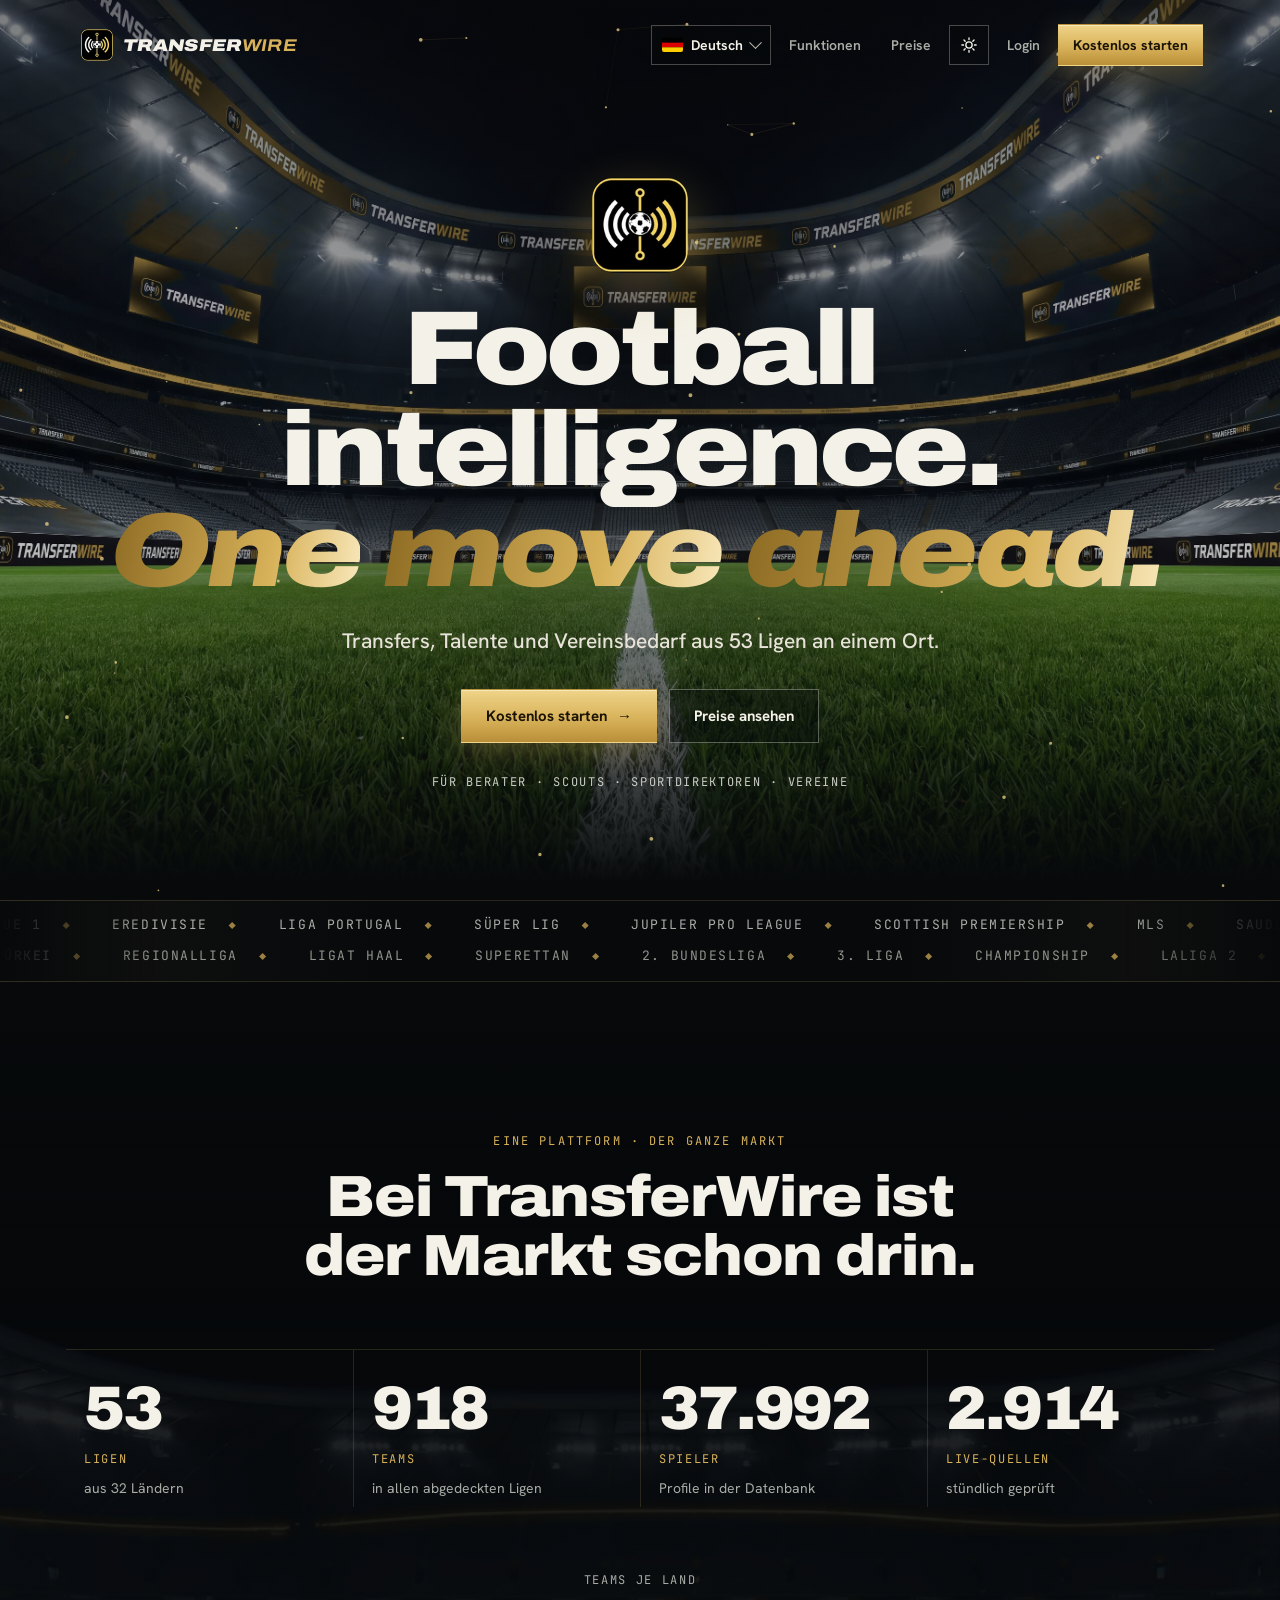
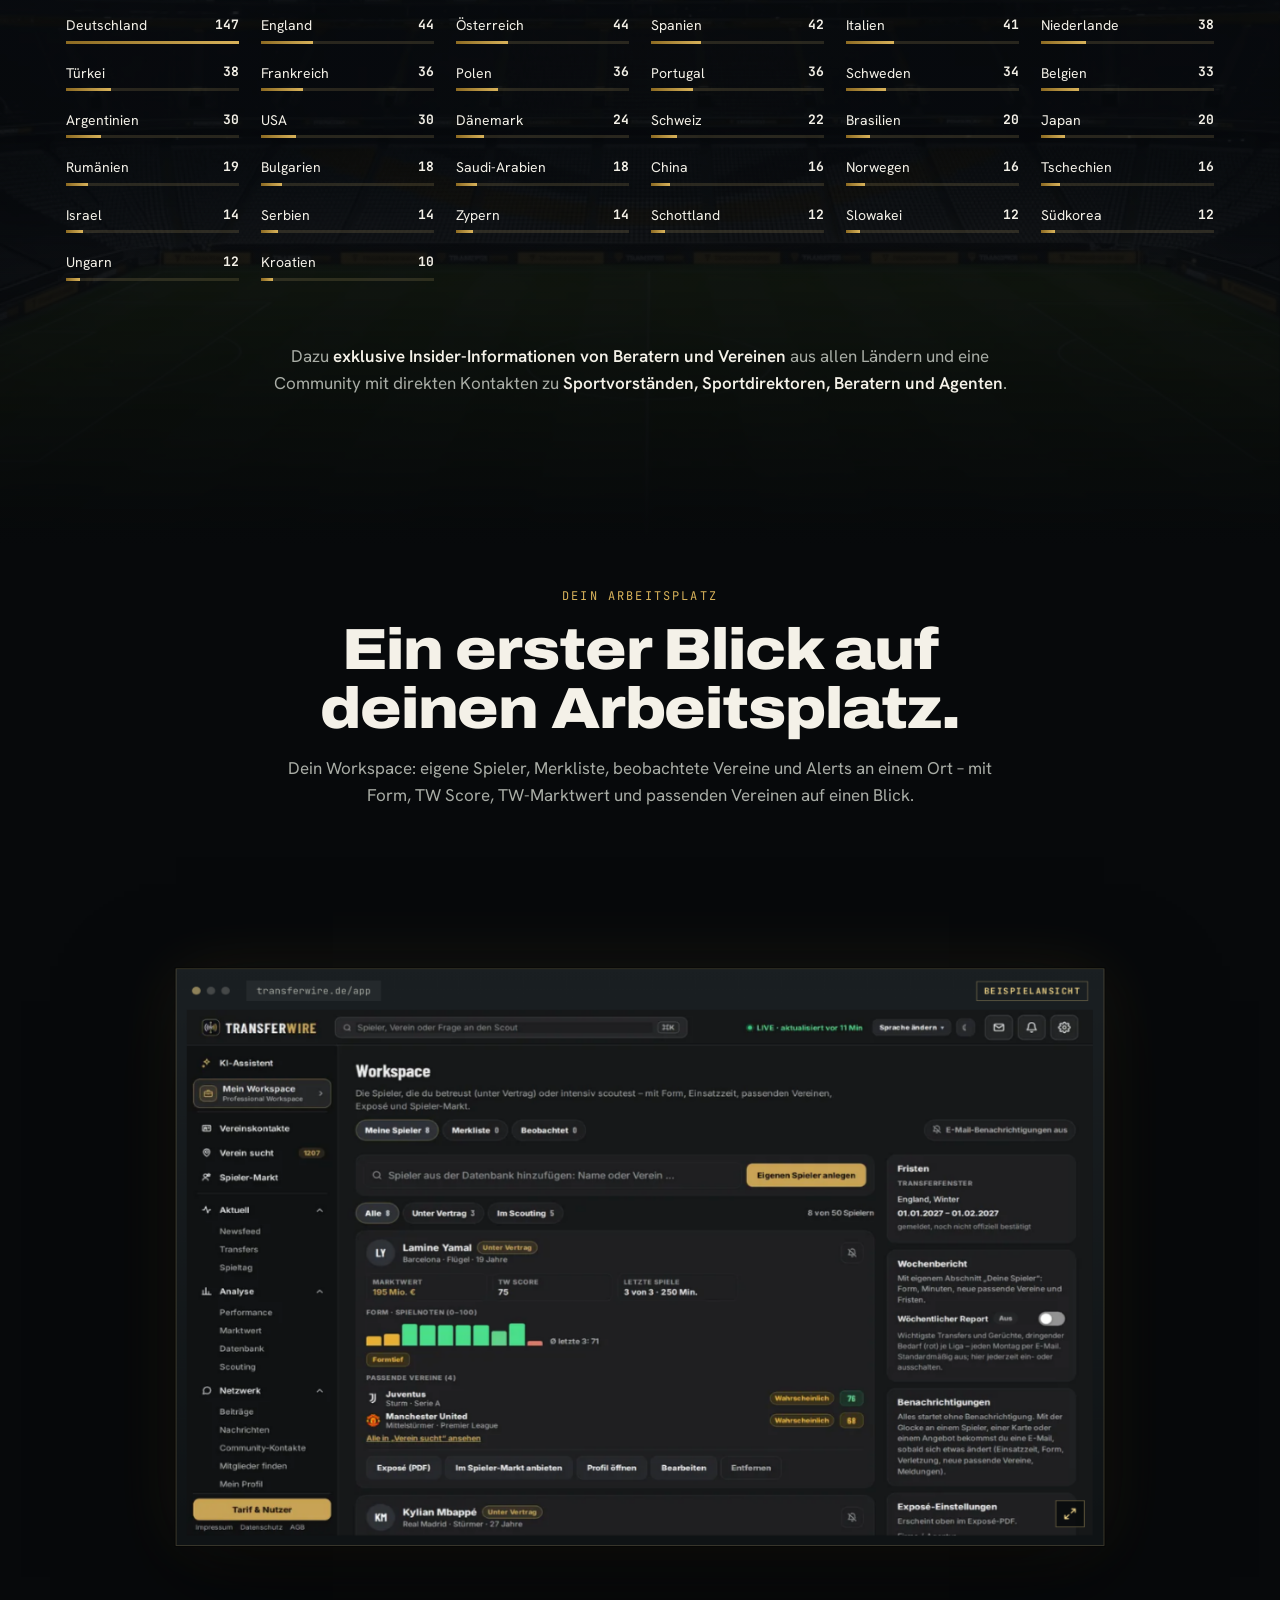
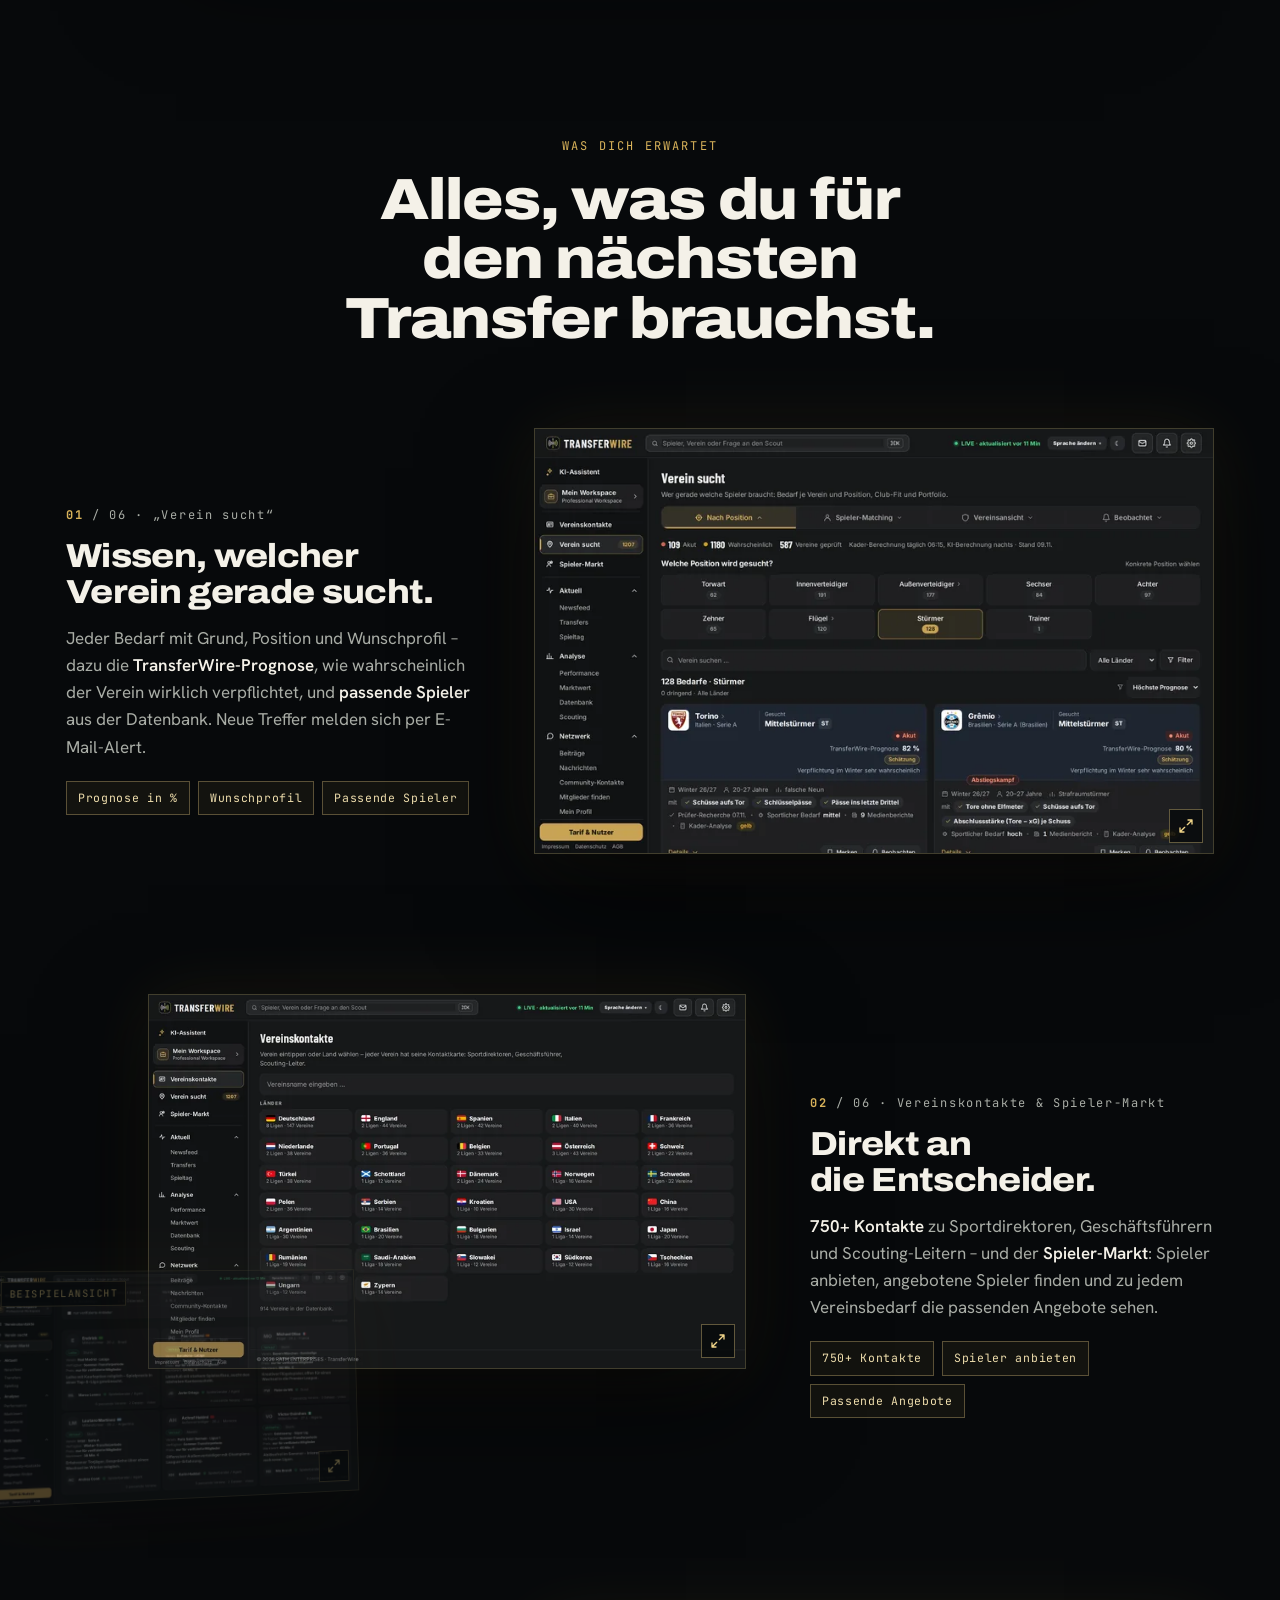
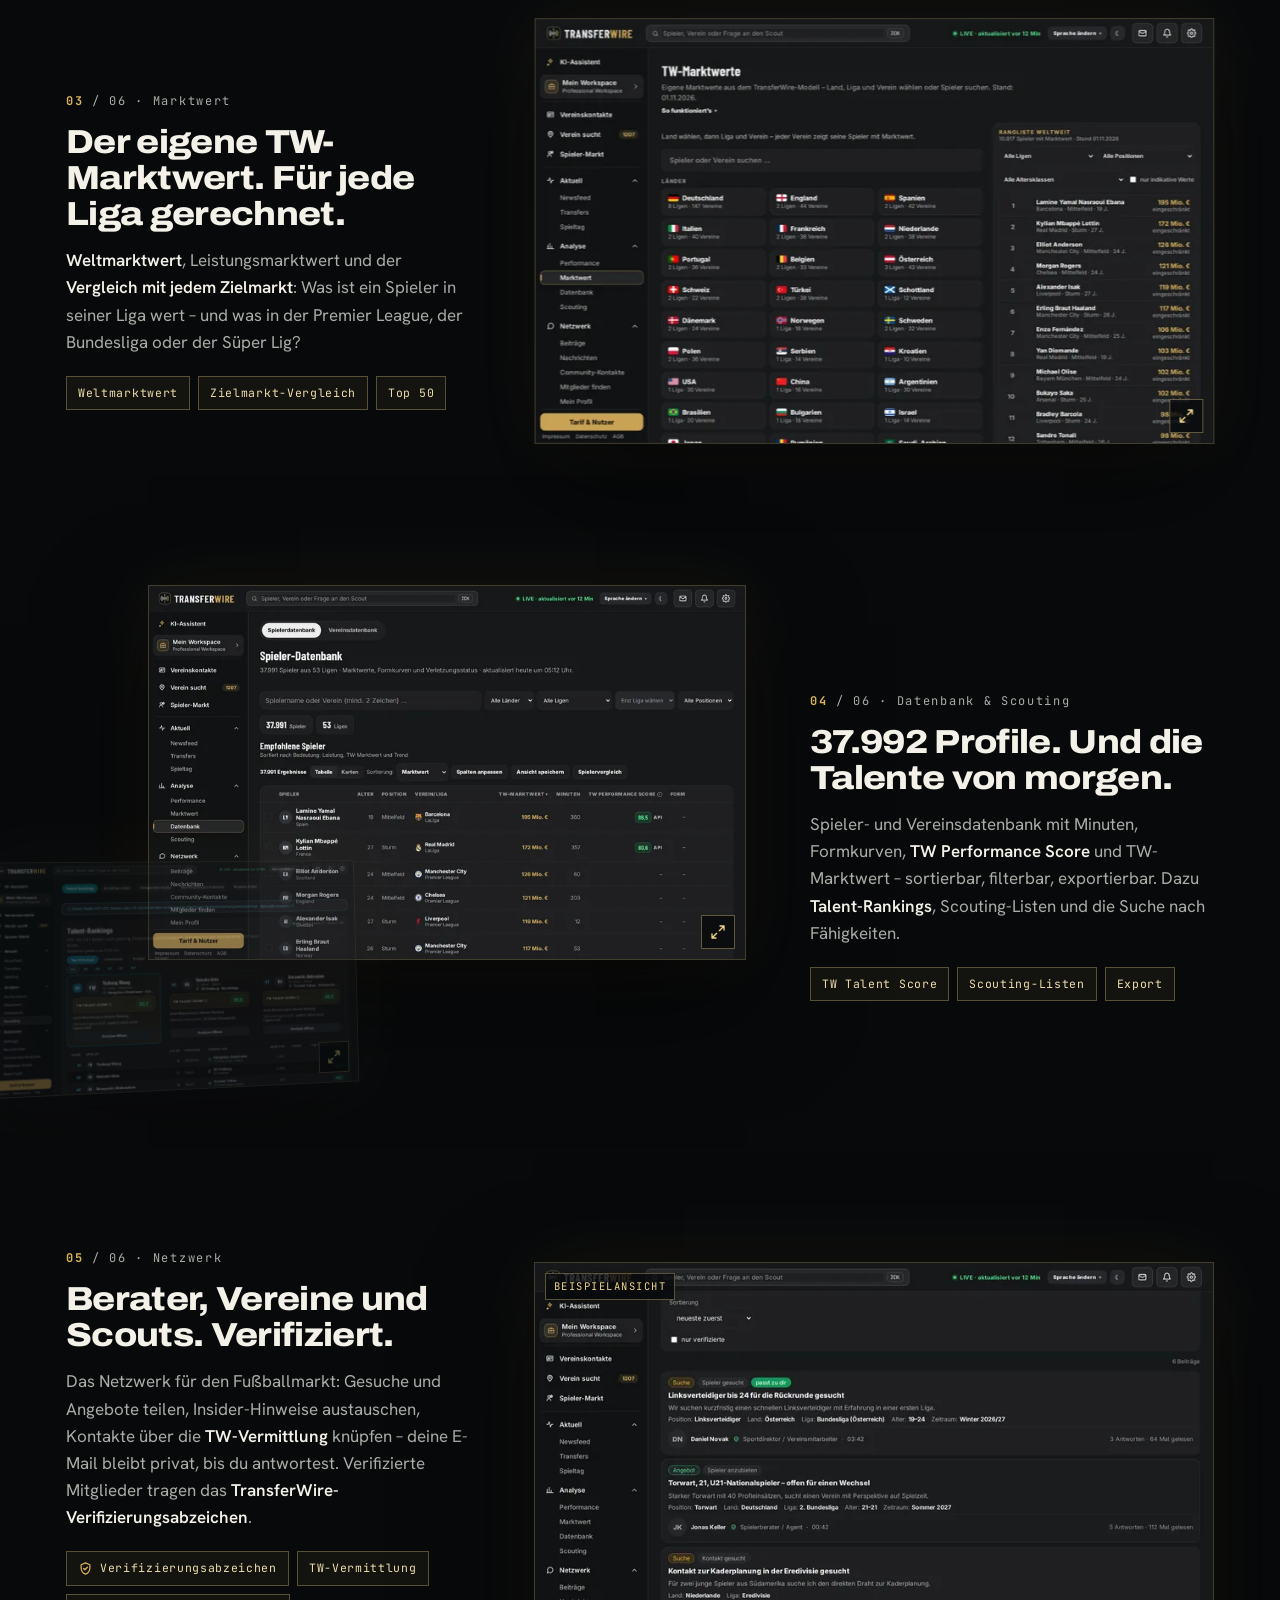
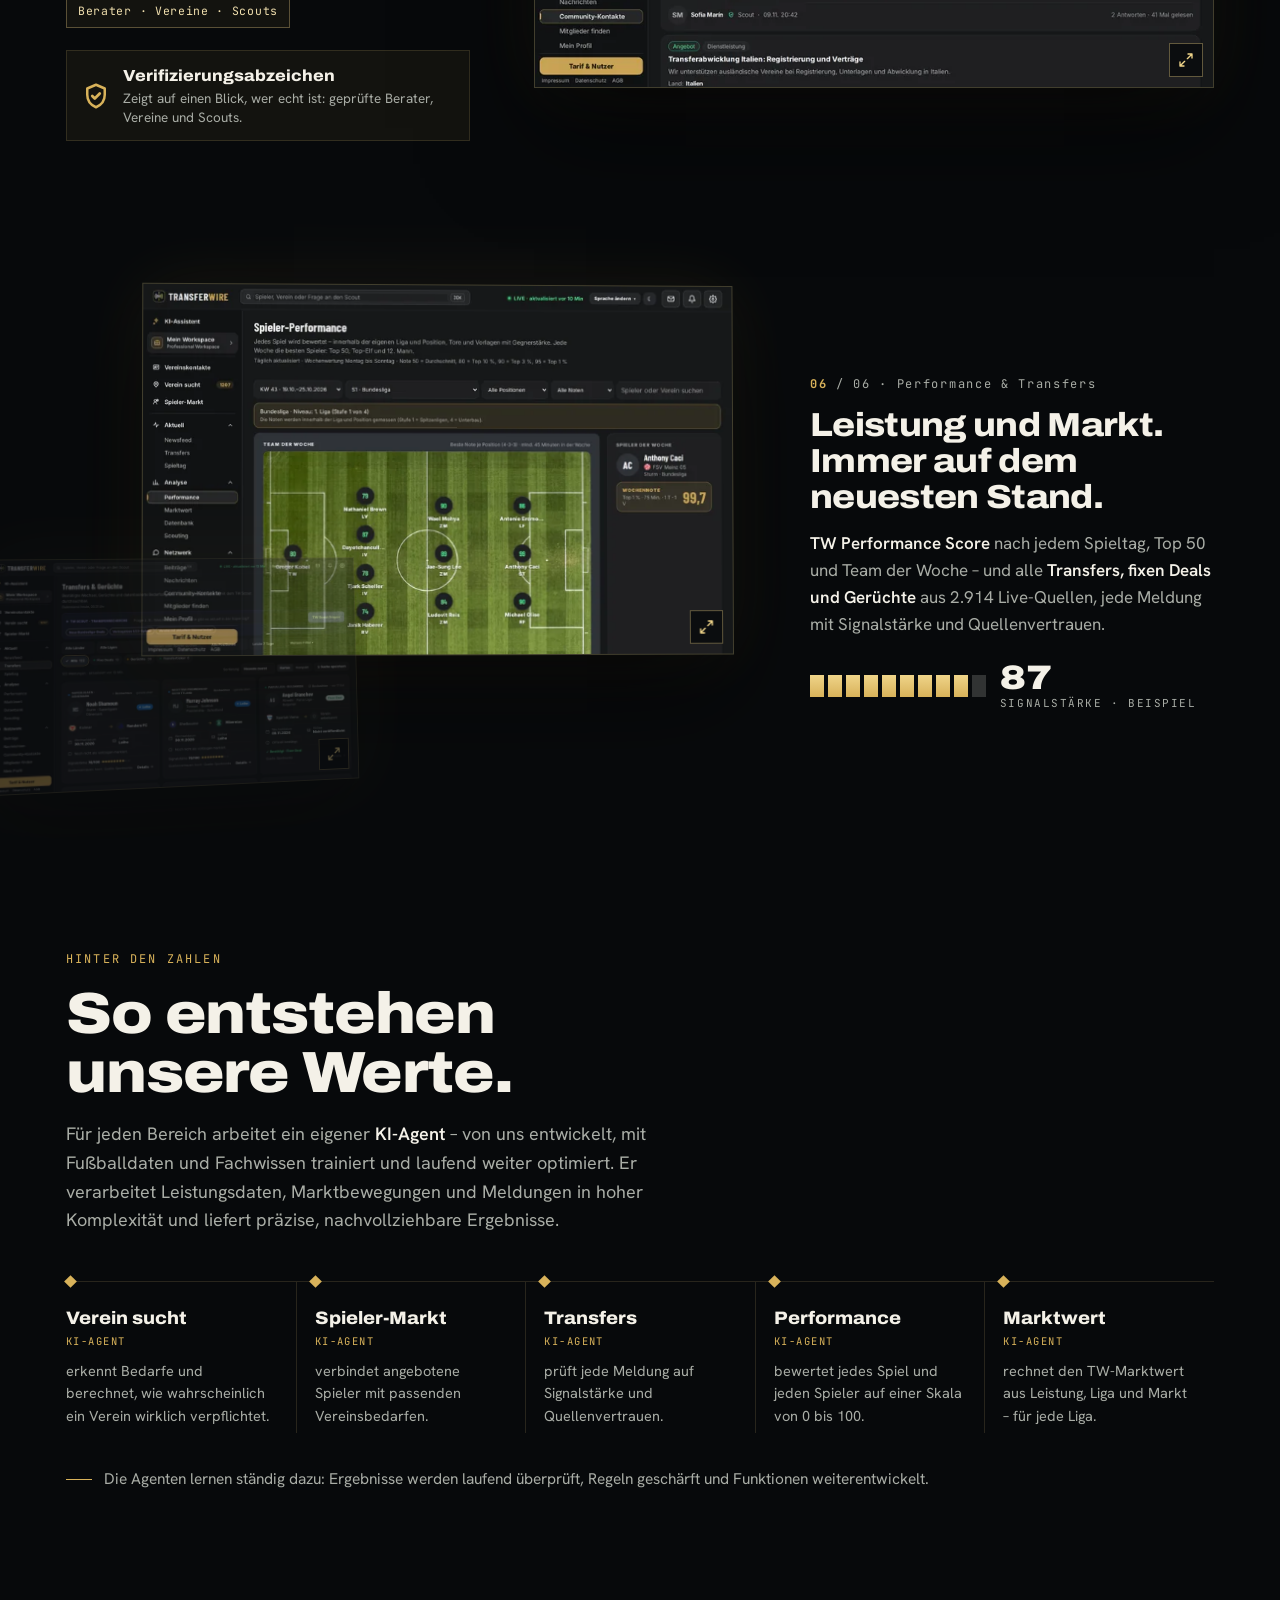
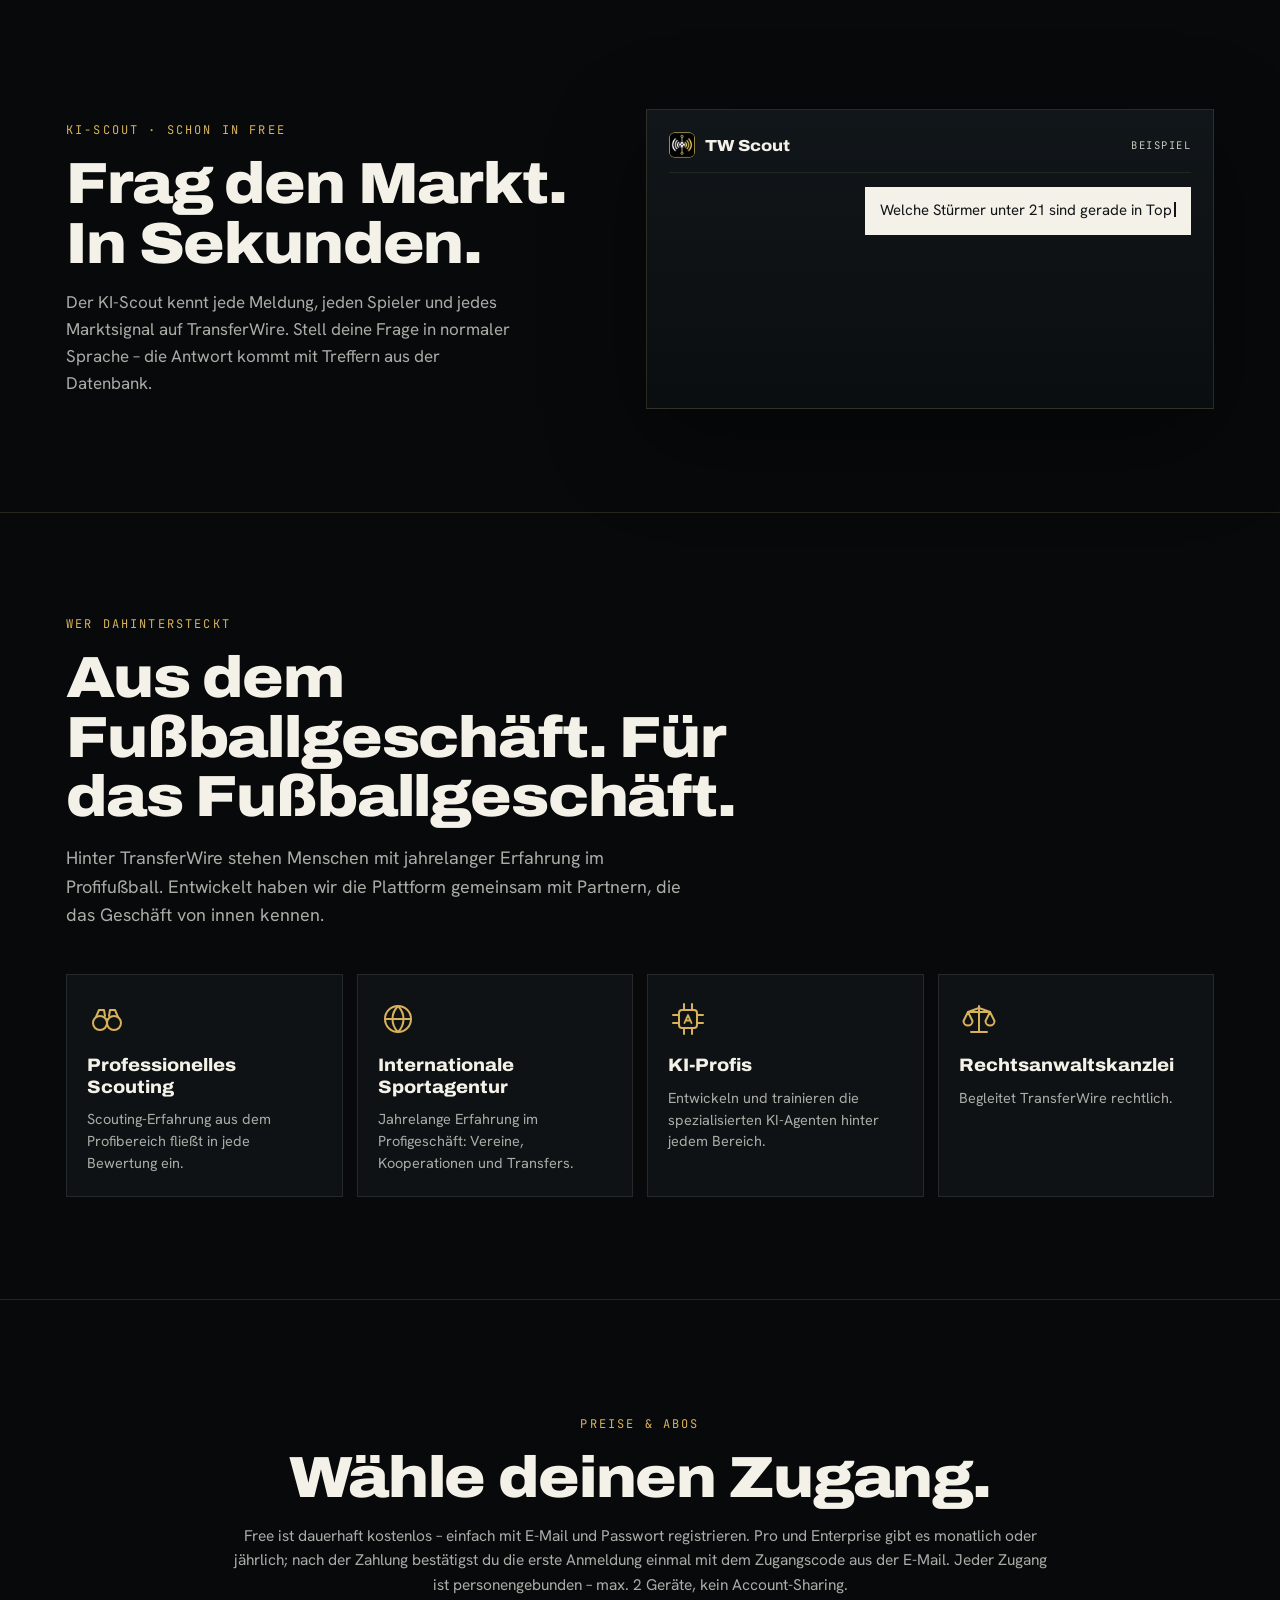
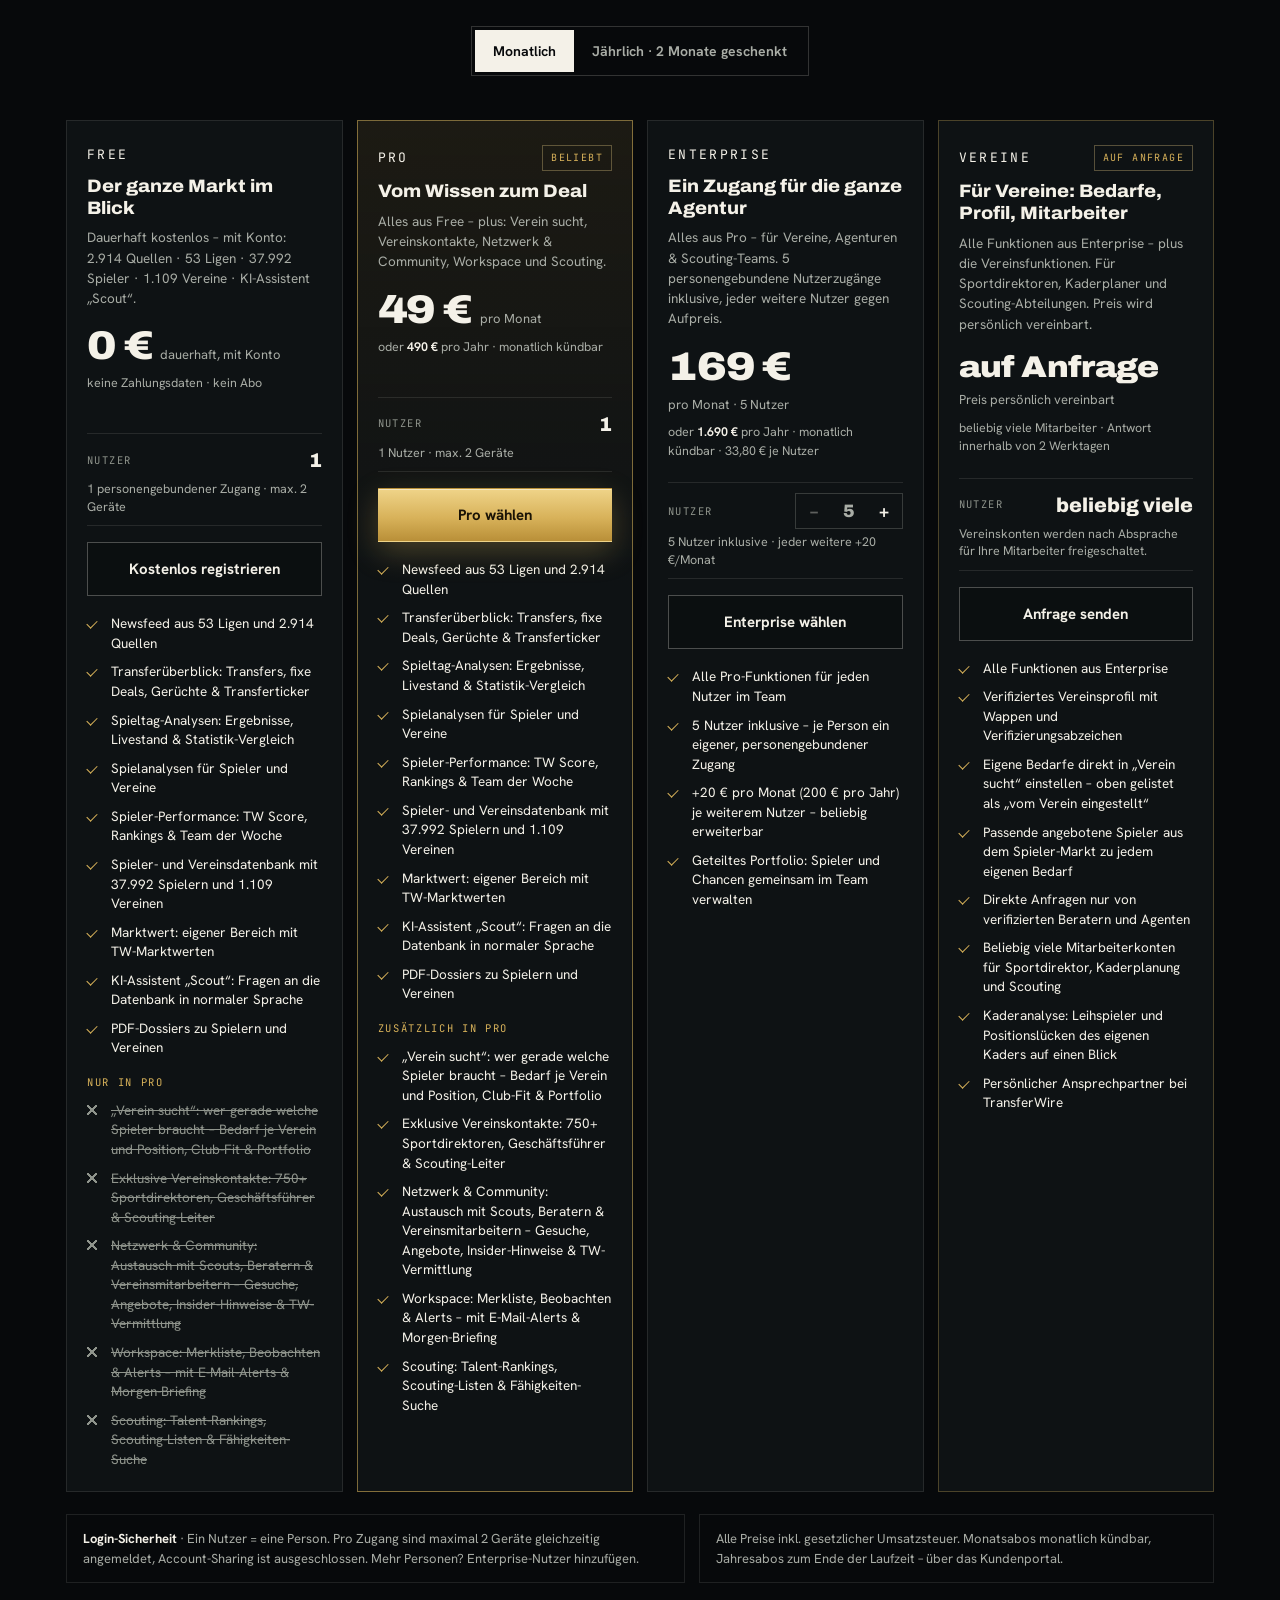
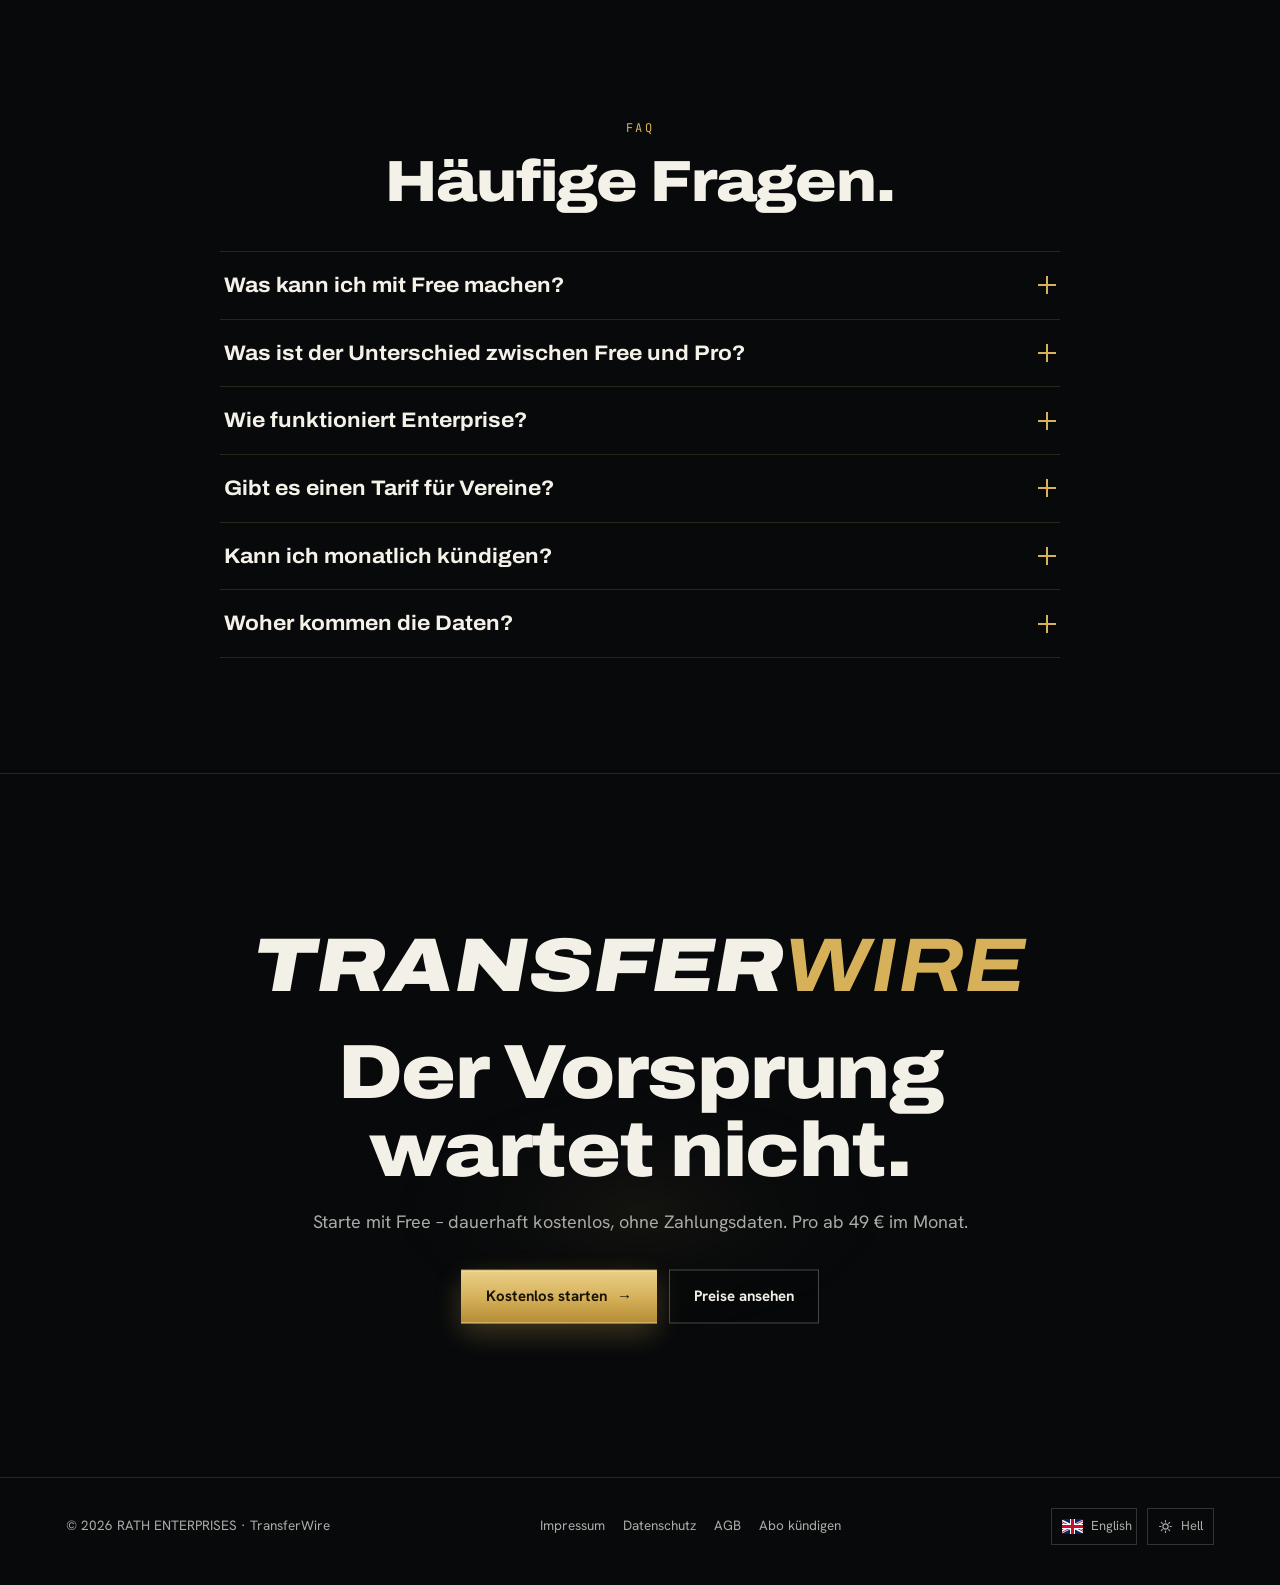
==== commit fa2c5ccd: "Startseite: Zahlen live (OP 558), ohne Akquise-Radar (OP 554)" ====
--- a/de/index.html
+++ b/de/index.html
@@ -468,7 +468,7 @@
 @media (min-width:900px) and (hover:hover){ .karte, .rahmen{will-change:transform} }
 @media not all and (min-width:900px) and (hover:hover){ .rahmen{will-change:auto} }
 </style>
-<script type="application/ld+json">{"@context":"https://schema.org","@graph":[{"@type":"Organization","@id":"https://transferwire.de/#org","name":"TransferWire","url":"https://transferwire.de/","logo":"https://transferwire.de/assets/s2/logo-512.503fe3673f.png"},{"@type":"WebSite","@id":"https://transferwire.de/#web","url":"https://transferwire.de/","name":"TransferWire","inLanguage":["en","de"],"publisher":{"@id":"https://transferwire.de/#org"}},{"@type":"WebPage","@id":"https://transferwire.de/de/#seite","url":"https://transferwire.de/de/","name":"TransferWire – Transfers, Vereinsbedarf & Scouting aus 53 Ligen","description":"Transfermeldungen und Gerüchte, Vereinsbedarf mit passenden Spielern, eigene Marktwerte, Scouting und Spielerdatenbank aus 53 Ligen – stündlich aktuell. Kostenlos starten.","inLanguage":"de","isPartOf":{"@id":"https://transferwire.de/#web"},"primaryImageOfPage":"https://transferwire.de/assets/s2/og-de.ccb0f8d3d9.jpg"},{"@type":"SoftwareApplication","name":"TransferWire","applicationCategory":"BusinessApplication","applicationSubCategory":"Football transfer and scouting platform","operatingSystem":"Web","url":"https://transferwire.de/app.html","description":"Transfermeldungen und Gerüchte, Vereinsbedarf mit passenden Spielern, eigene Marktwerte, Scouting und Spielerdatenbank aus 53 Ligen – stündlich aktuell. Kostenlos starten.","inLanguage":["en","de"],"offers":[{"@type":"Offer","name":"Free","price":"0","priceCurrency":"EUR"},{"@type":"Offer","name":"Pro","price":"49","priceCurrency":"EUR"},{"@type":"Offer","name":"Enterprise","price":"169","priceCurrency":"EUR"}]},{"@type":"FAQPage","inLanguage":"de","mainEntity":[{"@type":"Question","name":"Was kann ich mit Free machen?","acceptedAnswer":{"@type":"Answer","text":"Free ist dauerhaft kostenlos: Registriere dich mit E-Mail und Passwort – ohne Zahlungsdaten. Du nutzt Newsfeed, Transfers, Spieltag, Spieler-Performance, Spieler- und Vereinsdatenbank, den Bereich Marktwert, den KI-Assistenten „Scout“ und PDF-Dossiers."}},{"@type":"Question","name":"Was ist der Unterschied zwischen Free und Pro?","acceptedAnswer":{"@type":"Answer","text":"Free zeigt dir den Markt – Pro bringt dich zum Deal. Mit Pro (49 €/Monat oder 490 €/Jahr) siehst du in „Verein sucht“, welcher Verein gerade welchen Spieler braucht und wie wahrscheinlich er verpflichtet. Du erreichst über 750 Entscheider direkt über die Vereinskontakte, bietest Spieler im Spieler-Markt an und tauschst dich im Netzwerk mit Scouts, Beratern und Vereinen aus. Der Workspace hält dich mit Alerts und Morgen-Briefing auf dem Laufenden, dazu kommen Scouting mit Talent-Rankings und das Akquise-Radar für Spieler ohne Berater."}},{"@type":"Question","name":"Wie funktioniert Enterprise?","acceptedAnswer":{"@type":"Answer","text":"Enterprise enthält alle Pro-Funktionen für ein ganzes Team: 5 personengebundene Nutzer sind im Grundpreis von 169 €/Monat (1.690 €/Jahr) enthalten, jeder weitere Nutzer kostet 20 €/Monat (200 €/Jahr). Die Nutzeranzahl wählst du direkt bei der Buchung. Nach der Zahlung bekommst du per E-Mail für jeden weiteren Nutzer einen persönlichen Team-Code mit Einladungslink – deine Kollegen registrieren sich kostenlos, lösen den Code ein und haben sofort alle Pro-Funktionen."}},{"@type":"Question","name":"Gibt es einen Tarif für Vereine?","acceptedAnswer":{"@type":"Answer","text":"Ja. Der Tarif „Vereine“ enthält alle Funktionen aus Enterprise plus die Vereinsfunktionen: verifiziertes Vereinsprofil mit Verifizierungsabzeichen, eigene Bedarfe in „Verein sucht“, passende Angebote aus dem Spieler-Markt und beliebig viele Mitarbeiterkonten. Den Preis vereinbaren wir persönlich – stell einfach eine Anfrage, wir melden uns innerhalb von 2 Werktagen."}},{"@type":"Question","name":"Kann ich monatlich kündigen?","acceptedAnswer":{"@type":"Answer","text":"Ja. Monatsabos sind jederzeit zum nächsten Abrechnungstermin kündbar, Jahresabos zum Ende der Laufzeit – über das Kundenportal. Danach nutzt du TransferWire weiter mit Free."}},{"@type":"Question","name":"Woher kommen die Daten?","acceptedAnswer":{"@type":"Answer","text":"Aus 2.914 Live-Quellen, offiziellen Vereinskanälen und Sportdaten-Partnern – kombiniert mit Insider-Hinweisen aus unserem Netzwerk. Zusätzlich arbeiten wir mit privaten Datenanbietern zusammen: Länderweit liefern sie aus jeder unserer Ligen Spielstatistiken, Leistungsauswertungen und weitere Spieldaten. Jede Meldung bekommt eine Verlässlichkeits-Einstufung."}}]}]}</script>
+<script type="application/ld+json">{"@context":"https://schema.org","@graph":[{"@type":"Organization","@id":"https://transferwire.de/#org","name":"TransferWire","url":"https://transferwire.de/","logo":"https://transferwire.de/assets/s2/logo-512.503fe3673f.png"},{"@type":"WebSite","@id":"https://transferwire.de/#web","url":"https://transferwire.de/","name":"TransferWire","inLanguage":["en","de"],"publisher":{"@id":"https://transferwire.de/#org"}},{"@type":"WebPage","@id":"https://transferwire.de/de/#seite","url":"https://transferwire.de/de/","name":"TransferWire – Transfers, Vereinsbedarf & Scouting aus 53 Ligen","description":"Transfermeldungen und Gerüchte, Vereinsbedarf mit passenden Spielern, eigene Marktwerte, Scouting und Spielerdatenbank aus 53 Ligen – stündlich aktuell. Kostenlos starten.","inLanguage":"de","isPartOf":{"@id":"https://transferwire.de/#web"},"primaryImageOfPage":"https://transferwire.de/assets/s2/og-de.ccb0f8d3d9.jpg"},{"@type":"SoftwareApplication","name":"TransferWire","applicationCategory":"BusinessApplication","applicationSubCategory":"Football transfer and scouting platform","operatingSystem":"Web","url":"https://transferwire.de/app.html","description":"Transfermeldungen und Gerüchte, Vereinsbedarf mit passenden Spielern, eigene Marktwerte, Scouting und Spielerdatenbank aus 53 Ligen – stündlich aktuell. Kostenlos starten.","inLanguage":["en","de"],"offers":[{"@type":"Offer","name":"Free","price":"0","priceCurrency":"EUR"},{"@type":"Offer","name":"Pro","price":"49","priceCurrency":"EUR"},{"@type":"Offer","name":"Enterprise","price":"169","priceCurrency":"EUR"}]},{"@type":"FAQPage","inLanguage":"de","mainEntity":[{"@type":"Question","name":"Was kann ich mit Free machen?","acceptedAnswer":{"@type":"Answer","text":"Free ist dauerhaft kostenlos: Registriere dich mit E-Mail und Passwort – ohne Zahlungsdaten. Du nutzt Newsfeed, Transfers, Spieltag, Spieler-Performance, Spieler- und Vereinsdatenbank, den Bereich Marktwert, den KI-Assistenten „Scout“ und PDF-Dossiers."}},{"@type":"Question","name":"Was ist der Unterschied zwischen Free und Pro?","acceptedAnswer":{"@type":"Answer","text":"Free zeigt dir den Markt – Pro bringt dich zum Deal. Mit Pro (49 €/Monat oder 490 €/Jahr) siehst du in „Verein sucht“, welcher Verein gerade welchen Spieler braucht und wie wahrscheinlich er verpflichtet. Du erreichst über 750 Entscheider direkt über die Vereinskontakte, bietest Spieler im Spieler-Markt an und tauschst dich im Netzwerk mit Scouts, Beratern und Vereinen aus. Der Workspace hält dich mit Alerts und Morgen-Briefing auf dem Laufenden, dazu kommt Scouting mit Talent-Rankings."}},{"@type":"Question","name":"Wie funktioniert Enterprise?","acceptedAnswer":{"@type":"Answer","text":"Enterprise enthält alle Pro-Funktionen für ein ganzes Team: 5 personengebundene Nutzer sind im Grundpreis von 169 €/Monat (1.690 €/Jahr) enthalten, jeder weitere Nutzer kostet 20 €/Monat (200 €/Jahr). Die Nutzeranzahl wählst du direkt bei der Buchung. Nach der Zahlung bekommst du per E-Mail für jeden weiteren Nutzer einen persönlichen Team-Code mit Einladungslink – deine Kollegen registrieren sich kostenlos, lösen den Code ein und haben sofort alle Pro-Funktionen."}},{"@type":"Question","name":"Gibt es einen Tarif für Vereine?","acceptedAnswer":{"@type":"Answer","text":"Ja. Der Tarif „Vereine“ enthält alle Funktionen aus Enterprise plus die Vereinsfunktionen: verifiziertes Vereinsprofil mit Verifizierungsabzeichen, eigene Bedarfe in „Verein sucht“, passende Angebote aus dem Spieler-Markt und beliebig viele Mitarbeiterkonten. Den Preis vereinbaren wir persönlich – stell einfach eine Anfrage, wir melden uns innerhalb von 2 Werktagen."}},{"@type":"Question","name":"Kann ich monatlich kündigen?","acceptedAnswer":{"@type":"Answer","text":"Ja. Monatsabos sind jederzeit zum nächsten Abrechnungstermin kündbar, Jahresabos zum Ende der Laufzeit – über das Kundenportal. Danach nutzt du TransferWire weiter mit Free."}},{"@type":"Question","name":"Woher kommen die Daten?","acceptedAnswer":{"@type":"Answer","text":"Aus 2.914 Live-Quellen, offiziellen Vereinskanälen und Sportdaten-Partnern – kombiniert mit Insider-Hinweisen aus unserem Netzwerk. Zusätzlich arbeiten wir mit privaten Datenanbietern zusammen: Länderweit liefern sie aus jeder unserer Ligen Spielstatistiken, Leistungsauswertungen und weitere Spieldaten. Jede Meldung bekommt eine Verlässlichkeits-Einstufung."}}]}]}</script>
 </head>
 <body>
 <a class="sprung" href="#inhalt">Zum Inhalt springen</a>
@@ -635,8 +635,8 @@
       </div>
       <div class="tarife-huelle">
         <div class="tarife" id="tarife">
-          <article class="tarif auf" aria-labelledby="t-free"><div class="name" id="t-free">Free</div><p class="claim">Der ganze Markt im Blick</p><p class="sub">Dauerhaft kostenlos – mit Konto: <span data-z="quellen">2.914</span> Quellen · <span data-z="ligen">53</span> Ligen · <span data-z="spieler">37.992</span> Spieler · <span data-z="vereine">1.109</span> Vereine · KI-Assistent „Scout“.</p><div class="preis"><strong>0 €</strong><span>dauerhaft, mit Konto</span></div><p class="meta">keine Zahlungsdaten · kein Abo</p><div class="nutzer"><span class="lab">Nutzer</span><span class="wert">1</span><span class="erkl">1 personengebundener Zugang · max. 2 Geräte</span></div><a class="knopf knopf-linie" href="/app.html#test" data-app>Kostenlos registrieren</a><ul><li><span>Newsfeed aus <span data-z="ligen">53</span> Ligen und <span data-z="quellen">2.914</span> Quellen</span></li><li><span>Transferüberblick: Transfers, fixe Deals, Gerüchte &amp; Transferticker</span></li><li><span>Spieltag-Analysen: Ergebnisse, Livestand &amp; Statistik-Vergleich</span></li><li><span>Spielanalysen für Spieler und Vereine</span></li><li><span>Spieler-Performance: TW Score, Rankings &amp; Team der Woche</span></li><li><span>Spieler- und Vereinsdatenbank mit <span data-z="spieler">37.992</span> Spielern und <span data-z="vereine">1.109</span> Vereinen</span></li><li><span>Marktwert: eigener Bereich mit TW-Marktwerten</span></li><li><span>KI-Assistent „Scout“: Fragen an die Datenbank in normaler Sprache</span></li><li><span>PDF-Dossiers zu Spielern und Vereinen</span></li></ul><div class="trenner">Nur in Pro</div><ul><li class="nein"><span>„Verein sucht“: wer gerade welche Spieler braucht – Bedarf je Verein und Position, Club-Fit &amp; Portfolio</span></li><li class="nein"><span>Exklusive Vereinskontakte: 750+ Sportdirektoren, Geschäftsführer &amp; Scouting-Leiter</span></li><li class="nein"><span>Netzwerk &amp; Community: Austausch mit Scouts, Beratern &amp; Vereinsmitarbeitern – Gesuche, Angebote, Insider-Hinweise &amp; TW-Vermittlung</span></li><li class="nein"><span>Workspace: Merkliste, Beobachten &amp; Alerts – mit E-Mail-Alerts &amp; Morgen-Briefing</span></li><li class="nein"><span>Scouting: Talent-Rankings, Scouting-Listen &amp; Fähigkeiten-Suche</span></li><li class="nein"><span>Akquise-Radar: Spieler ohne Berater finden</span></li></ul></article>
-          <article class="tarif pro auf" aria-labelledby="t-pro"><div class="name" id="t-pro">Pro <span class="abzeichen">Beliebt</span></div><p class="claim">Vom Wissen zum Deal</p><p class="sub">Alles aus Free – plus: Verein sucht, Vereinskontakte, Netzwerk & Community, Workspace, Scouting und Akquise-Radar.</p><div class="preis"><strong id="p-pro-betrag" data-wert="49">49 €</strong><span id="p-pro-einheit">pro Monat</span></div><p class="meta" id="p-pro-meta"></p><div class="nutzer"><span class="lab">Nutzer</span><span class="wert">1</span><span class="erkl">1 Nutzer · max. 2 Geräte</span></div><button type="button" class="knopf knopf-gold magnet" data-abo="pro">Pro wählen</button><ul><li><span>Newsfeed aus <span data-z="ligen">53</span> Ligen und <span data-z="quellen">2.914</span> Quellen</span></li><li><span>Transferüberblick: Transfers, fixe Deals, Gerüchte &amp; Transferticker</span></li><li><span>Spieltag-Analysen: Ergebnisse, Livestand &amp; Statistik-Vergleich</span></li><li><span>Spielanalysen für Spieler und Vereine</span></li><li><span>Spieler-Performance: TW Score, Rankings &amp; Team der Woche</span></li><li><span>Spieler- und Vereinsdatenbank mit <span data-z="spieler">37.992</span> Spielern und <span data-z="vereine">1.109</span> Vereinen</span></li><li><span>Marktwert: eigener Bereich mit TW-Marktwerten</span></li><li><span>KI-Assistent „Scout“: Fragen an die Datenbank in normaler Sprache</span></li><li><span>PDF-Dossiers zu Spielern und Vereinen</span></li></ul><div class="trenner">Zusätzlich in Pro</div><ul><li><span>„Verein sucht“: wer gerade welche Spieler braucht – Bedarf je Verein und Position, Club-Fit &amp; Portfolio</span></li><li><span>Exklusive Vereinskontakte: 750+ Sportdirektoren, Geschäftsführer &amp; Scouting-Leiter</span></li><li><span>Netzwerk &amp; Community: Austausch mit Scouts, Beratern &amp; Vereinsmitarbeitern – Gesuche, Angebote, Insider-Hinweise &amp; TW-Vermittlung</span></li><li><span>Workspace: Merkliste, Beobachten &amp; Alerts – mit E-Mail-Alerts &amp; Morgen-Briefing</span></li><li><span>Scouting: Talent-Rankings, Scouting-Listen &amp; Fähigkeiten-Suche</span></li><li><span>Akquise-Radar: Spieler ohne Berater finden</span></li></ul></article>
+          <article class="tarif auf" aria-labelledby="t-free"><div class="name" id="t-free">Free</div><p class="claim">Der ganze Markt im Blick</p><p class="sub">Dauerhaft kostenlos – mit Konto: <span data-z="quellen">2.914</span> Quellen · <span data-z="ligen">53</span> Ligen · <span data-z="spieler">37.992</span> Spieler · <span data-z="vereine">1.109</span> Vereine · KI-Assistent „Scout“.</p><div class="preis"><strong>0 €</strong><span>dauerhaft, mit Konto</span></div><p class="meta">keine Zahlungsdaten · kein Abo</p><div class="nutzer"><span class="lab">Nutzer</span><span class="wert">1</span><span class="erkl">1 personengebundener Zugang · max. 2 Geräte</span></div><a class="knopf knopf-linie" href="/app.html#test" data-app>Kostenlos registrieren</a><ul><li><span>Newsfeed aus <span data-z="ligen">53</span> Ligen und <span data-z="quellen">2.914</span> Quellen</span></li><li><span>Transferüberblick: Transfers, fixe Deals, Gerüchte &amp; Transferticker</span></li><li><span>Spieltag-Analysen: Ergebnisse, Livestand &amp; Statistik-Vergleich</span></li><li><span>Spielanalysen für Spieler und Vereine</span></li><li><span>Spieler-Performance: TW Score, Rankings &amp; Team der Woche</span></li><li><span>Spieler- und Vereinsdatenbank mit <span data-z="spieler">37.992</span> Spielern und <span data-z="vereine">1.109</span> Vereinen</span></li><li><span>Marktwert: eigener Bereich mit TW-Marktwerten</span></li><li><span>KI-Assistent „Scout“: Fragen an die Datenbank in normaler Sprache</span></li><li><span>PDF-Dossiers zu Spielern und Vereinen</span></li></ul><div class="trenner">Nur in Pro</div><ul><li class="nein"><span>„Verein sucht“: wer gerade welche Spieler braucht – Bedarf je Verein und Position, Club-Fit &amp; Portfolio</span></li><li class="nein"><span>Exklusive Vereinskontakte: 750+ Sportdirektoren, Geschäftsführer &amp; Scouting-Leiter</span></li><li class="nein"><span>Netzwerk &amp; Community: Austausch mit Scouts, Beratern &amp; Vereinsmitarbeitern – Gesuche, Angebote, Insider-Hinweise &amp; TW-Vermittlung</span></li><li class="nein"><span>Workspace: Merkliste, Beobachten &amp; Alerts – mit E-Mail-Alerts &amp; Morgen-Briefing</span></li><li class="nein"><span>Scouting: Talent-Rankings, Scouting-Listen &amp; Fähigkeiten-Suche</span></li></ul></article>
+          <article class="tarif pro auf" aria-labelledby="t-pro"><div class="name" id="t-pro">Pro <span class="abzeichen">Beliebt</span></div><p class="claim">Vom Wissen zum Deal</p><p class="sub">Alles aus Free – plus: Verein sucht, Vereinskontakte, Netzwerk & Community, Workspace und Scouting.</p><div class="preis"><strong id="p-pro-betrag" data-wert="49">49 €</strong><span id="p-pro-einheit">pro Monat</span></div><p class="meta" id="p-pro-meta"></p><div class="nutzer"><span class="lab">Nutzer</span><span class="wert">1</span><span class="erkl">1 Nutzer · max. 2 Geräte</span></div><button type="button" class="knopf knopf-gold magnet" data-abo="pro">Pro wählen</button><ul><li><span>Newsfeed aus <span data-z="ligen">53</span> Ligen und <span data-z="quellen">2.914</span> Quellen</span></li><li><span>Transferüberblick: Transfers, fixe Deals, Gerüchte &amp; Transferticker</span></li><li><span>Spieltag-Analysen: Ergebnisse, Livestand &amp; Statistik-Vergleich</span></li><li><span>Spielanalysen für Spieler und Vereine</span></li><li><span>Spieler-Performance: TW Score, Rankings &amp; Team der Woche</span></li><li><span>Spieler- und Vereinsdatenbank mit <span data-z="spieler">37.992</span> Spielern und <span data-z="vereine">1.109</span> Vereinen</span></li><li><span>Marktwert: eigener Bereich mit TW-Marktwerten</span></li><li><span>KI-Assistent „Scout“: Fragen an die Datenbank in normaler Sprache</span></li><li><span>PDF-Dossiers zu Spielern und Vereinen</span></li></ul><div class="trenner">Zusätzlich in Pro</div><ul><li><span>„Verein sucht“: wer gerade welche Spieler braucht – Bedarf je Verein und Position, Club-Fit &amp; Portfolio</span></li><li><span>Exklusive Vereinskontakte: 750+ Sportdirektoren, Geschäftsführer &amp; Scouting-Leiter</span></li><li><span>Netzwerk &amp; Community: Austausch mit Scouts, Beratern &amp; Vereinsmitarbeitern – Gesuche, Angebote, Insider-Hinweise &amp; TW-Vermittlung</span></li><li><span>Workspace: Merkliste, Beobachten &amp; Alerts – mit E-Mail-Alerts &amp; Morgen-Briefing</span></li><li><span>Scouting: Talent-Rankings, Scouting-Listen &amp; Fähigkeiten-Suche</span></li></ul></article>
           <article class="tarif auf" aria-labelledby="t-ent"><div class="name" id="t-ent">Enterprise</div><p class="claim">Ein Zugang für die ganze Agentur</p><p class="sub">Alles aus Pro – für Vereine, Agenturen & Scouting-Teams. 5 personengebundene Nutzerzugänge inklusive, jeder weitere Nutzer gegen Aufpreis.</p><div class="preis"><strong id="p-enterprise-betrag" data-wert="169">169 €</strong><span id="p-enterprise-einheit">pro Monat · 5 Nutzer</span></div><p class="meta" id="p-enterprise-meta"></p><div class="nutzer"><span class="lab">Nutzer</span><span class="stepper"><button type="button" id="nz-minus" aria-label="Einen Nutzer weniger">−</button><output id="nz-anzahl" aria-live="polite">5</output><button type="button" id="nz-plus" aria-label="Einen Nutzer mehr">+</button></span><span class="erkl" id="nz-hinweis"></span></div><button type="button" class="knopf knopf-linie" data-abo="enterprise">Enterprise wählen</button><ul><li><span>Alle Pro-Funktionen für jeden Nutzer im Team</span></li><li><span>5 Nutzer inklusive – je Person ein eigener, personengebundener Zugang</span></li><li><span>+20 € pro Monat (200 € pro Jahr) je weiterem Nutzer – beliebig erweiterbar</span></li><li><span>Geteiltes Portfolio: Spieler und Chancen gemeinsam im Team verwalten</span></li></ul></article>
           <article class="tarif verein auf" aria-labelledby="t-ver"><div class="name" id="t-ver">Vereine <span class="abzeichen">auf Anfrage</span></div><p class="claim">Für Vereine: Bedarfe, Profil, Mitarbeiter</p><p class="sub">Alle Funktionen aus Enterprise – plus die Vereinsfunktionen. Für Sportdirektoren, Kaderplaner und Scouting-Abteilungen. Preis wird persönlich vereinbart.</p><div class="preis"><strong class="anfrage">auf Anfrage</strong><span>Preis persönlich vereinbart</span></div><p class="meta">beliebig viele Mitarbeiter · Antwort innerhalb von 2 Werktagen</p><div class="nutzer"><span class="lab">Nutzer</span><span class="wert">beliebig viele</span><span class="erkl">Vereinskonten werden nach Absprache für Ihre Mitarbeiter freigeschaltet.</span></div><button type="button" class="knopf knopf-linie" data-verein-anfrage>Anfrage senden</button><ul><li><span>Alle Funktionen aus Enterprise</span></li><li><span>Verifiziertes Vereinsprofil mit Wappen und Verifizierungsabzeichen</span></li><li><span>Eigene Bedarfe direkt in „Verein sucht“ einstellen – oben gelistet als „vom Verein eingestellt“</span></li><li><span>Passende angebotene Spieler aus dem Spieler-Markt zu jedem eigenen Bedarf</span></li><li><span>Direkte Anfragen nur von verifizierten Beratern und Agenten</span></li><li><span>Beliebig viele Mitarbeiterkonten für Sportdirektor, Kaderplanung und Scouting</span></li><li><span>Kaderanalyse: Leihspieler und Positionslücken des eigenen Kaders auf einen Blick</span></li><li><span>Persönlicher Ansprechpartner bei TransferWire</span></li></ul></article>
         </div>
@@ -653,7 +653,7 @@
     <div class="innen">
       <div class="kicker auf">FAQ</div>
       <h2 class="auf" id="faqTitel">Häufige Fragen.</h2>
-      <div class="faq-liste"><div class="frage-zeile"><h3><button type="button" id="faq1" aria-expanded="false" aria-controls="faq1a">Was kann ich mit Free machen?<span class="plus" aria-hidden="true"></span></button></h3><div class="antwort-box" id="faq1a" role="region" aria-labelledby="faq1"><p>Free ist dauerhaft kostenlos: Registriere dich mit E-Mail und Passwort – ohne Zahlungsdaten. Du nutzt Newsfeed, Transfers, Spieltag, Spieler-Performance, Spieler- und Vereinsdatenbank, den Bereich Marktwert, den KI-Assistenten „Scout“ und PDF-Dossiers.</p></div></div><div class="frage-zeile"><h3><button type="button" id="faq2" aria-expanded="false" aria-controls="faq2a">Was ist der Unterschied zwischen Free und Pro?<span class="plus" aria-hidden="true"></span></button></h3><div class="antwort-box" id="faq2a" role="region" aria-labelledby="faq2"><p>Free zeigt dir den Markt – Pro bringt dich zum Deal. Mit Pro (49 €/Monat oder 490 €/Jahr) siehst du in „Verein sucht“, welcher Verein gerade welchen Spieler braucht und wie wahrscheinlich er verpflichtet. Du erreichst über 750 Entscheider direkt über die Vereinskontakte, bietest Spieler im Spieler-Markt an und tauschst dich im Netzwerk mit Scouts, Beratern und Vereinen aus. Der Workspace hält dich mit Alerts und Morgen-Briefing auf dem Laufenden, dazu kommen Scouting mit Talent-Rankings und das Akquise-Radar für Spieler ohne Berater.</p></div></div><div class="frage-zeile"><h3><button type="button" id="faq3" aria-expanded="false" aria-controls="faq3a">Wie funktioniert Enterprise?<span class="plus" aria-hidden="true"></span></button></h3><div class="antwort-box" id="faq3a" role="region" aria-labelledby="faq3"><p>Enterprise enthält alle Pro-Funktionen für ein ganzes Team: 5 personengebundene Nutzer sind im Grundpreis von 169 €/Monat (1.690 €/Jahr) enthalten, jeder weitere Nutzer kostet 20 €/Monat (200 €/Jahr). Die Nutzeranzahl wählst du direkt bei der Buchung. Nach der Zahlung bekommst du per E-Mail für jeden weiteren Nutzer einen persönlichen Team-Code mit Einladungslink – deine Kollegen registrieren sich kostenlos, lösen den Code ein und haben sofort alle Pro-Funktionen.</p></div></div><div class="frage-zeile"><h3><button type="button" id="faq4" aria-expanded="false" aria-controls="faq4a">Gibt es einen Tarif für Vereine?<span class="plus" aria-hidden="true"></span></button></h3><div class="antwort-box" id="faq4a" role="region" aria-labelledby="faq4"><p>Ja. Der Tarif „Vereine“ enthält alle Funktionen aus Enterprise plus die Vereinsfunktionen: verifiziertes Vereinsprofil mit Verifizierungsabzeichen, eigene Bedarfe in „Verein sucht“, passende Angebote aus dem Spieler-Markt und beliebig viele Mitarbeiterkonten. Den Preis vereinbaren wir persönlich – stell einfach eine Anfrage, wir melden uns innerhalb von 2 Werktagen.</p></div></div><div class="frage-zeile"><h3><button type="button" id="faq5" aria-expanded="false" aria-controls="faq5a">Kann ich monatlich kündigen?<span class="plus" aria-hidden="true"></span></button></h3><div class="antwort-box" id="faq5a" role="region" aria-labelledby="faq5"><p>Ja. Monatsabos sind jederzeit zum nächsten Abrechnungstermin kündbar, Jahresabos zum Ende der Laufzeit – über das Kundenportal. Danach nutzt du TransferWire weiter mit Free.</p></div></div><div class="frage-zeile"><h3><button type="button" id="faq6" aria-expanded="false" aria-controls="faq6a">Woher kommen die Daten?<span class="plus" aria-hidden="true"></span></button></h3><div class="antwort-box" id="faq6a" role="region" aria-labelledby="faq6"><p>Aus <span data-z="quellen">2.914</span> Live-Quellen, offiziellen Vereinskanälen und Sportdaten-Partnern – kombiniert mit Insider-Hinweisen aus unserem Netzwerk. Zusätzlich arbeiten wir mit privaten Datenanbietern zusammen: Länderweit liefern sie aus jeder unserer Ligen Spielstatistiken, Leistungsauswertungen und weitere Spieldaten. Jede Meldung bekommt eine Verlässlichkeits-Einstufung.</p></div></div></div>
+      <div class="faq-liste"><div class="frage-zeile"><h3><button type="button" id="faq1" aria-expanded="false" aria-controls="faq1a">Was kann ich mit Free machen?<span class="plus" aria-hidden="true"></span></button></h3><div class="antwort-box" id="faq1a" role="region" aria-labelledby="faq1"><p>Free ist dauerhaft kostenlos: Registriere dich mit E-Mail und Passwort – ohne Zahlungsdaten. Du nutzt Newsfeed, Transfers, Spieltag, Spieler-Performance, Spieler- und Vereinsdatenbank, den Bereich Marktwert, den KI-Assistenten „Scout“ und PDF-Dossiers.</p></div></div><div class="frage-zeile"><h3><button type="button" id="faq2" aria-expanded="false" aria-controls="faq2a">Was ist der Unterschied zwischen Free und Pro?<span class="plus" aria-hidden="true"></span></button></h3><div class="antwort-box" id="faq2a" role="region" aria-labelledby="faq2"><p>Free zeigt dir den Markt – Pro bringt dich zum Deal. Mit Pro (49 €/Monat oder 490 €/Jahr) siehst du in „Verein sucht“, welcher Verein gerade welchen Spieler braucht und wie wahrscheinlich er verpflichtet. Du erreichst über 750 Entscheider direkt über die Vereinskontakte, bietest Spieler im Spieler-Markt an und tauschst dich im Netzwerk mit Scouts, Beratern und Vereinen aus. Der Workspace hält dich mit Alerts und Morgen-Briefing auf dem Laufenden, dazu kommt Scouting mit Talent-Rankings.</p></div></div><div class="frage-zeile"><h3><button type="button" id="faq3" aria-expanded="false" aria-controls="faq3a">Wie funktioniert Enterprise?<span class="plus" aria-hidden="true"></span></button></h3><div class="antwort-box" id="faq3a" role="region" aria-labelledby="faq3"><p>Enterprise enthält alle Pro-Funktionen für ein ganzes Team: 5 personengebundene Nutzer sind im Grundpreis von 169 €/Monat (1.690 €/Jahr) enthalten, jeder weitere Nutzer kostet 20 €/Monat (200 €/Jahr). Die Nutzeranzahl wählst du direkt bei der Buchung. Nach der Zahlung bekommst du per E-Mail für jeden weiteren Nutzer einen persönlichen Team-Code mit Einladungslink – deine Kollegen registrieren sich kostenlos, lösen den Code ein und haben sofort alle Pro-Funktionen.</p></div></div><div class="frage-zeile"><h3><button type="button" id="faq4" aria-expanded="false" aria-controls="faq4a">Gibt es einen Tarif für Vereine?<span class="plus" aria-hidden="true"></span></button></h3><div class="antwort-box" id="faq4a" role="region" aria-labelledby="faq4"><p>Ja. Der Tarif „Vereine“ enthält alle Funktionen aus Enterprise plus die Vereinsfunktionen: verifiziertes Vereinsprofil mit Verifizierungsabzeichen, eigene Bedarfe in „Verein sucht“, passende Angebote aus dem Spieler-Markt und beliebig viele Mitarbeiterkonten. Den Preis vereinbaren wir persönlich – stell einfach eine Anfrage, wir melden uns innerhalb von 2 Werktagen.</p></div></div><div class="frage-zeile"><h3><button type="button" id="faq5" aria-expanded="false" aria-controls="faq5a">Kann ich monatlich kündigen?<span class="plus" aria-hidden="true"></span></button></h3><div class="antwort-box" id="faq5a" role="region" aria-labelledby="faq5"><p>Ja. Monatsabos sind jederzeit zum nächsten Abrechnungstermin kündbar, Jahresabos zum Ende der Laufzeit – über das Kundenportal. Danach nutzt du TransferWire weiter mit Free.</p></div></div><div class="frage-zeile"><h3><button type="button" id="faq6" aria-expanded="false" aria-controls="faq6a">Woher kommen die Daten?<span class="plus" aria-hidden="true"></span></button></h3><div class="antwort-box" id="faq6a" role="region" aria-labelledby="faq6"><p>Aus <span data-z="quellen">2.914</span> Live-Quellen, offiziellen Vereinskanälen und Sportdaten-Partnern – kombiniert mit Insider-Hinweisen aus unserem Netzwerk. Zusätzlich arbeiten wir mit privaten Datenanbietern zusammen: Länderweit liefern sie aus jeder unserer Ligen Spielstatistiken, Leistungsauswertungen und weitere Spieldaten. Jede Meldung bekommt eine Verlässlichkeits-Einstufung.</p></div></div></div>
     </div>
   </section>
 
@@ -710,7 +710,7 @@
 (function () {
   "use strict";
   var LANG = "de";
-  var ZAHLEN_LIVE = false;  // true, sobald /api/tw-startzahlen öffentlich erreichbar ist (Caddy-Freigabe); sonst bleiben die beim Bau eingesetzten Zahlen
+  var ZAHLEN_LIVE = true;   // true, sobald /api/tw-startzahlen öffentlich erreichbar ist (Caddy-Freigabe); sonst bleiben die beim Bau eingesetzten Zahlen
   var DE = LANG === "de";
   var fmt = new Intl.NumberFormat(DE ? "de-DE" : "en-GB");
   var ruhe = window.matchMedia && window.matchMedia("(prefers-reduced-motion: reduce)").matches;
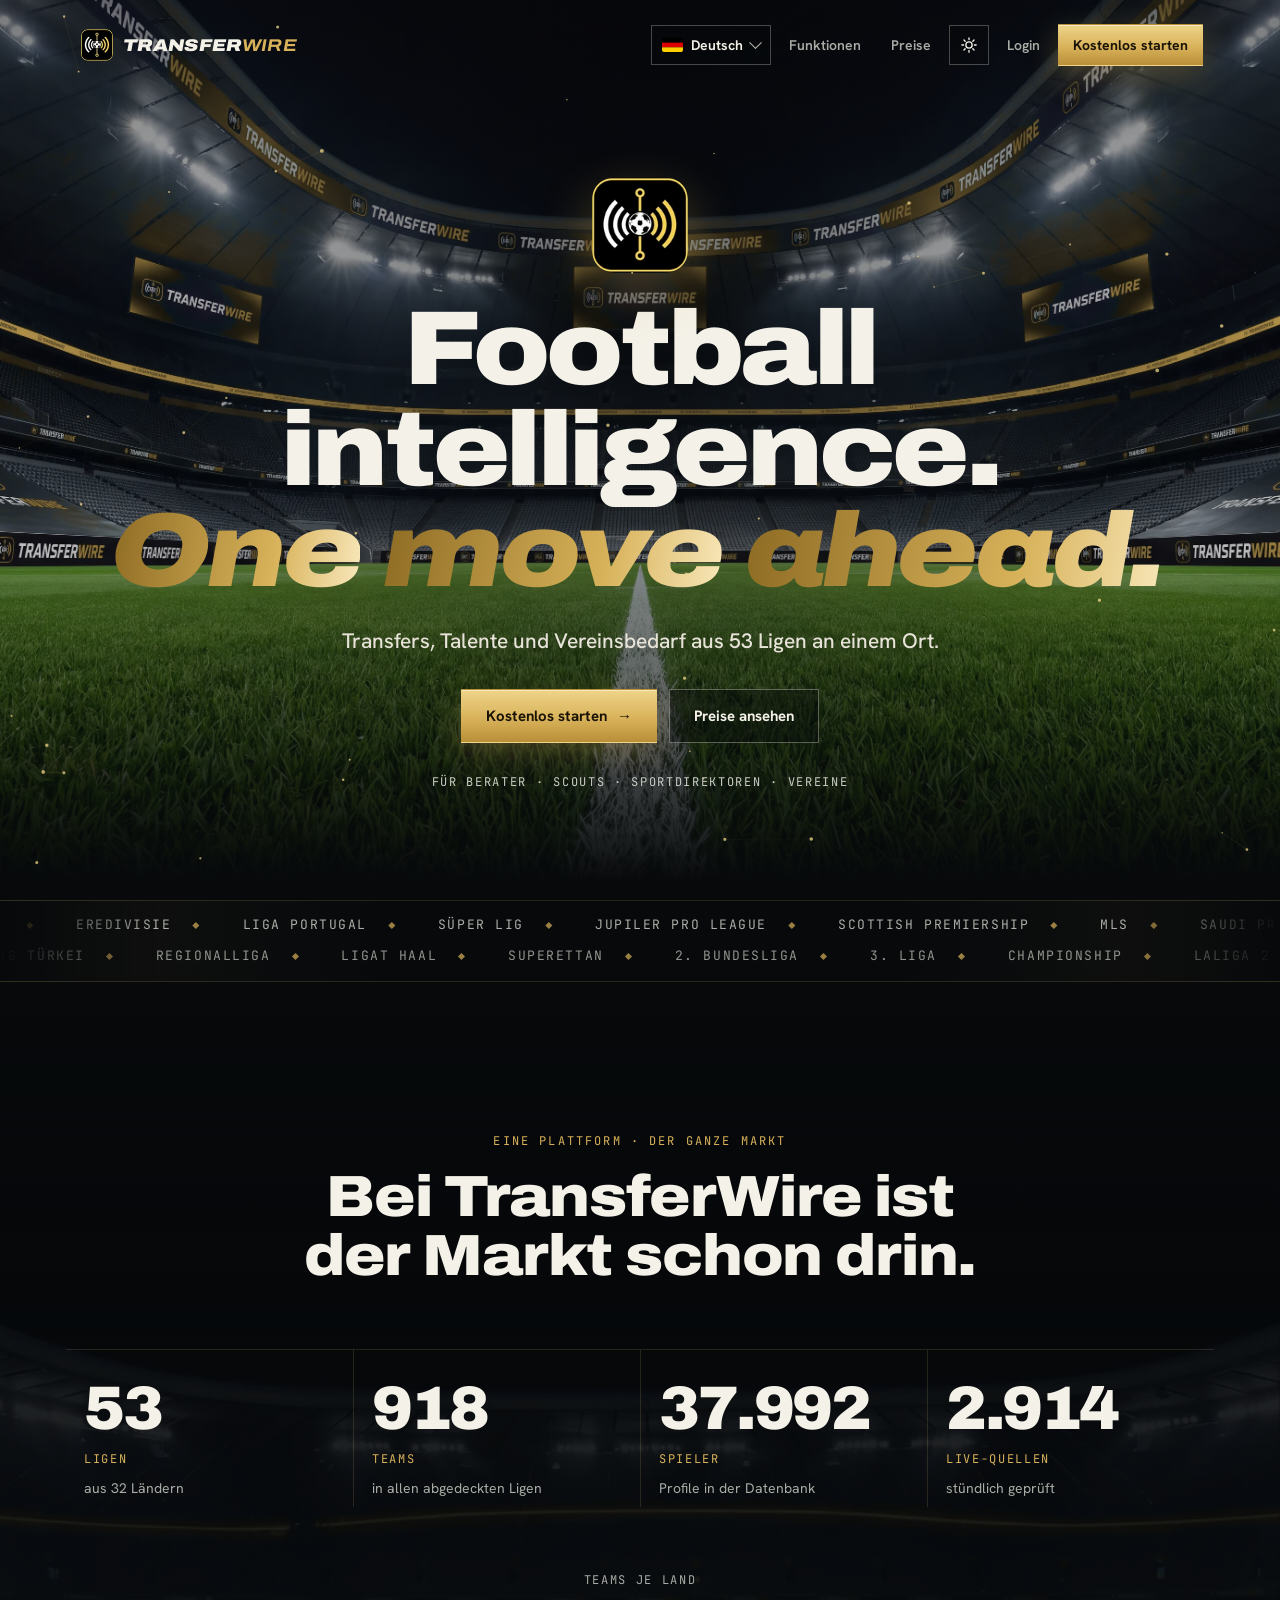
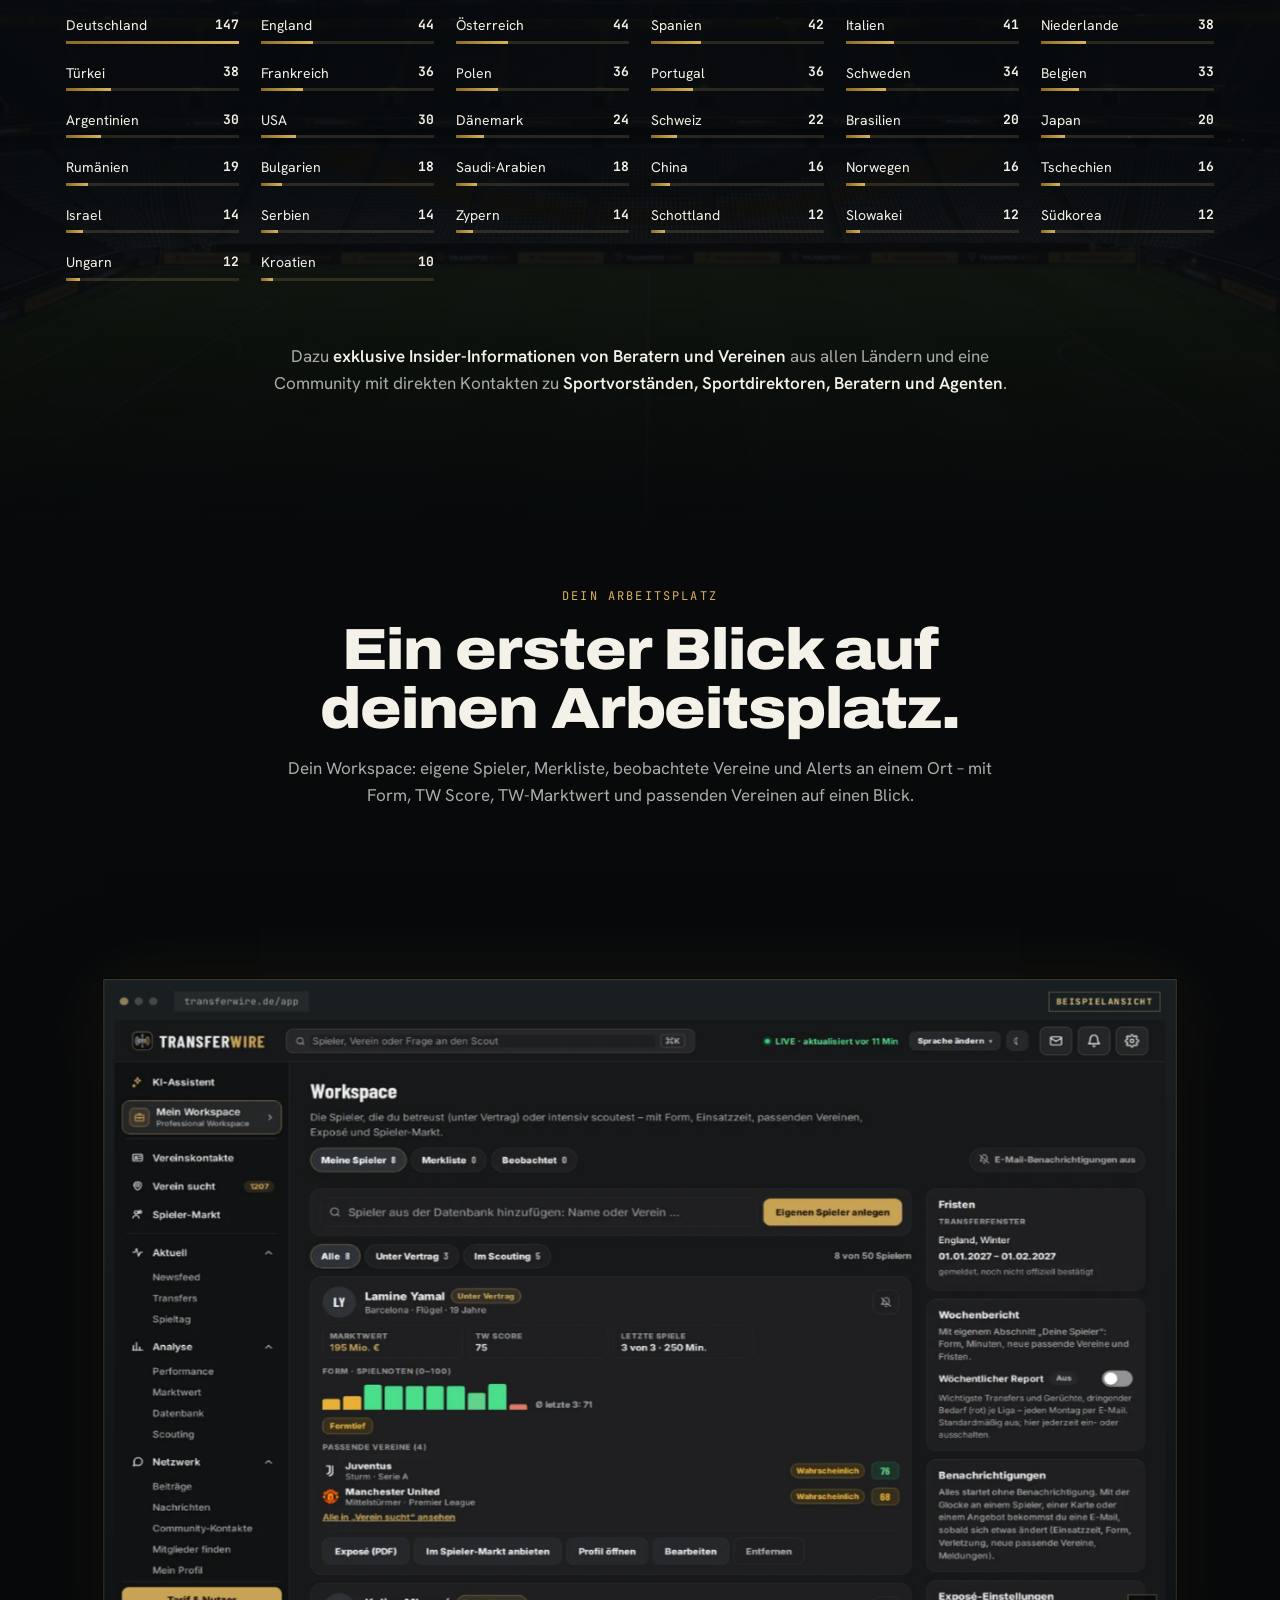
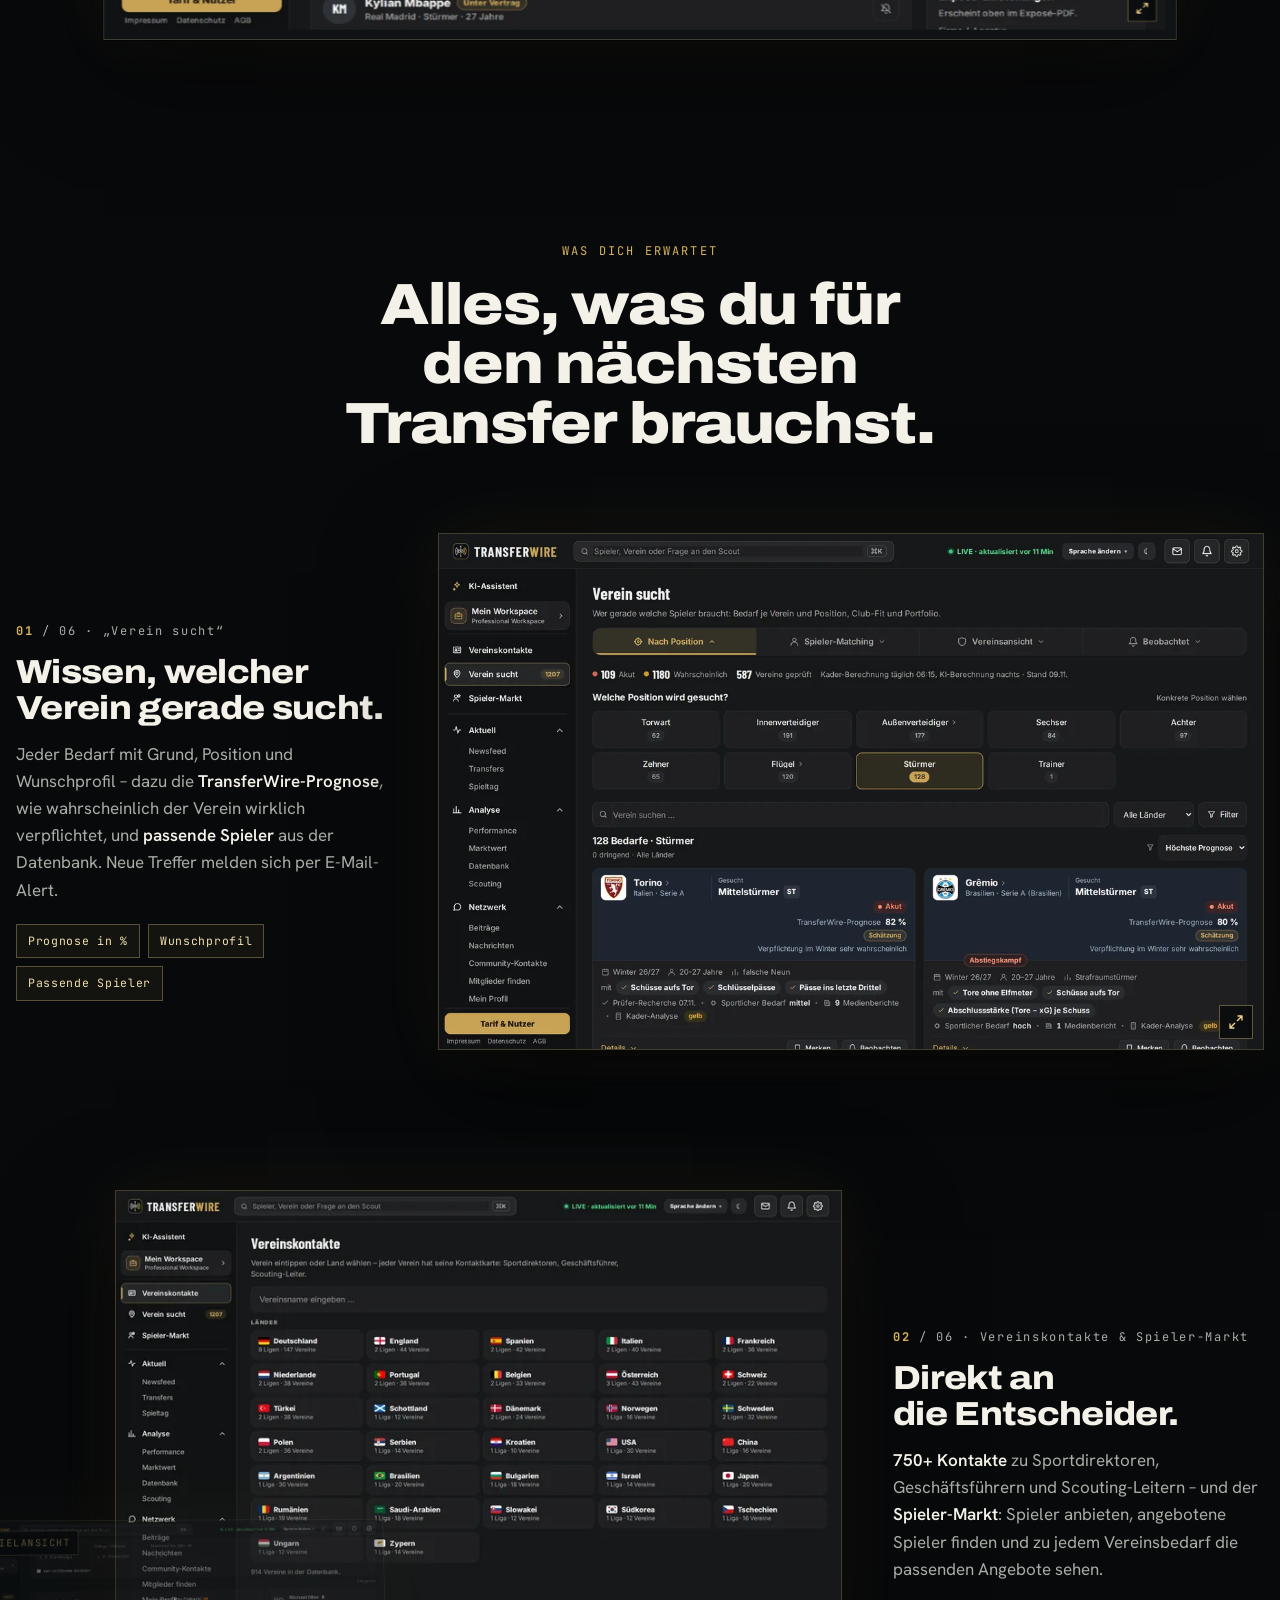
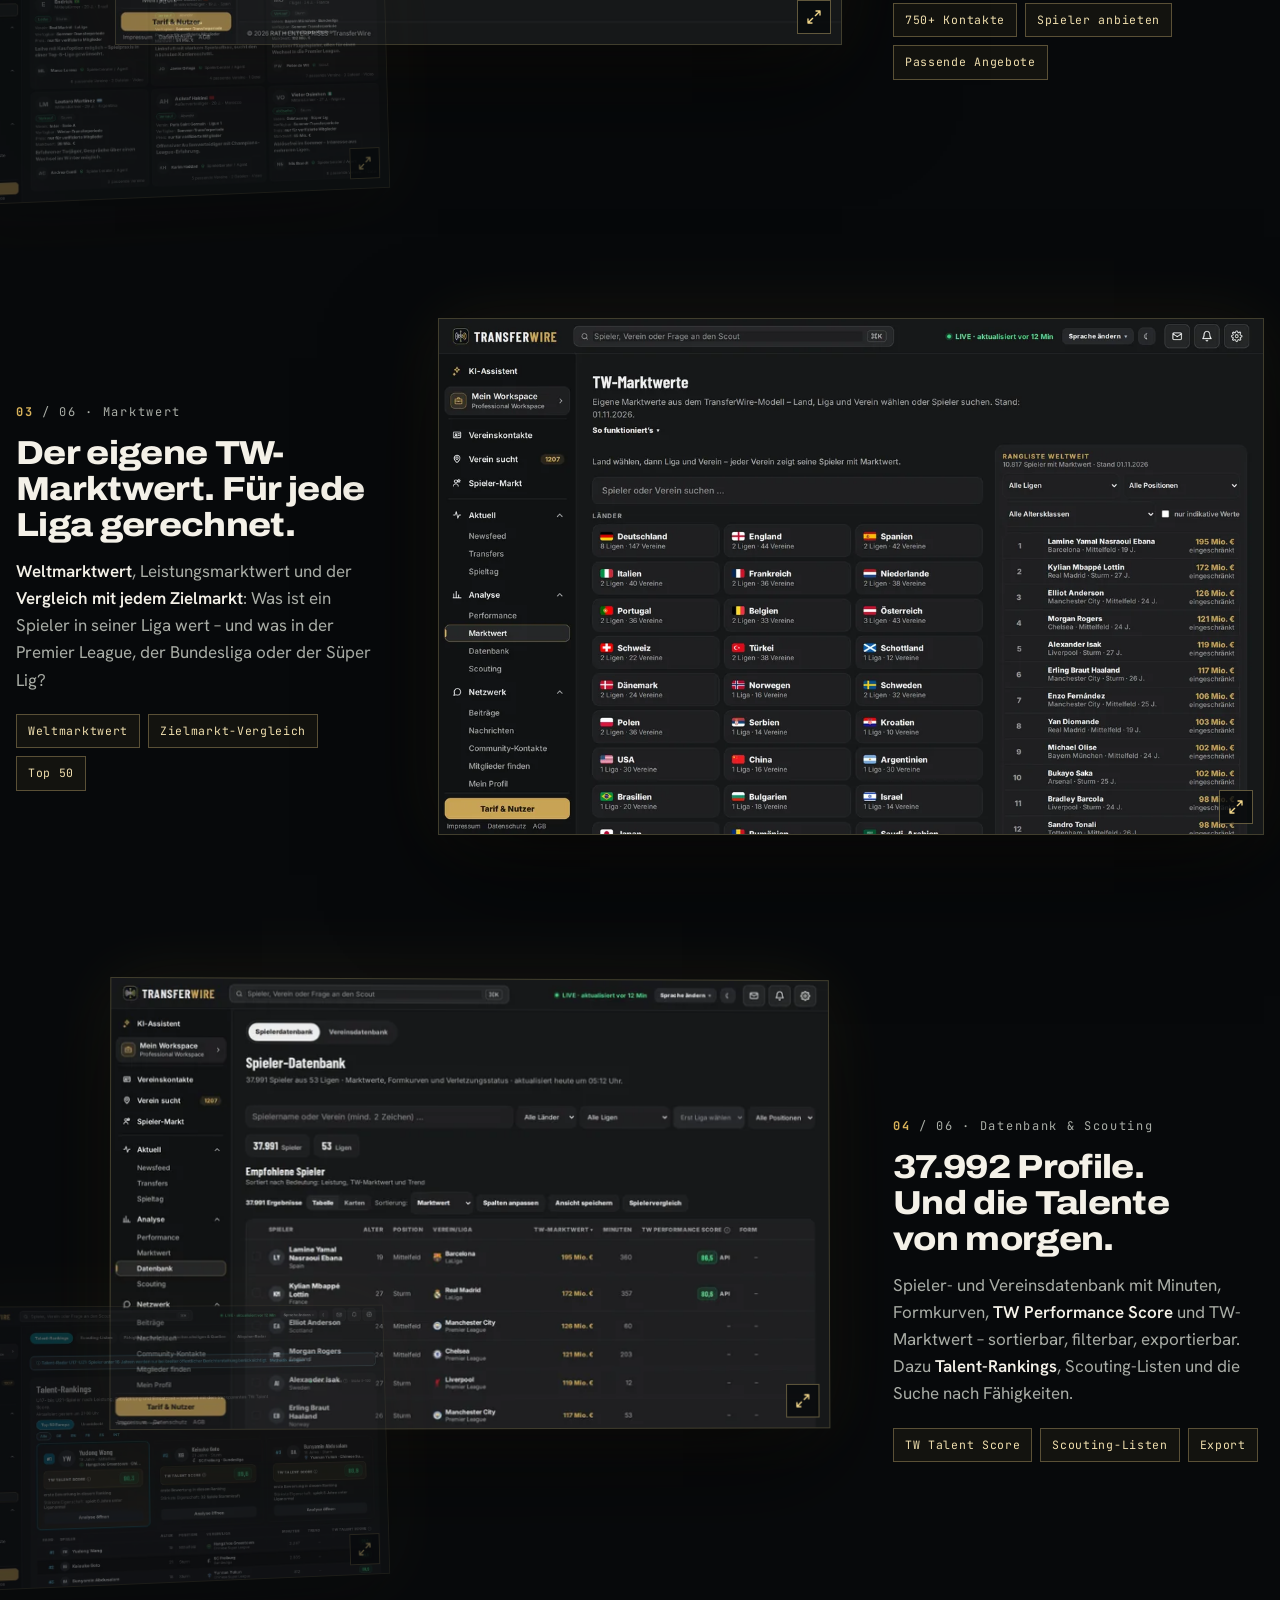
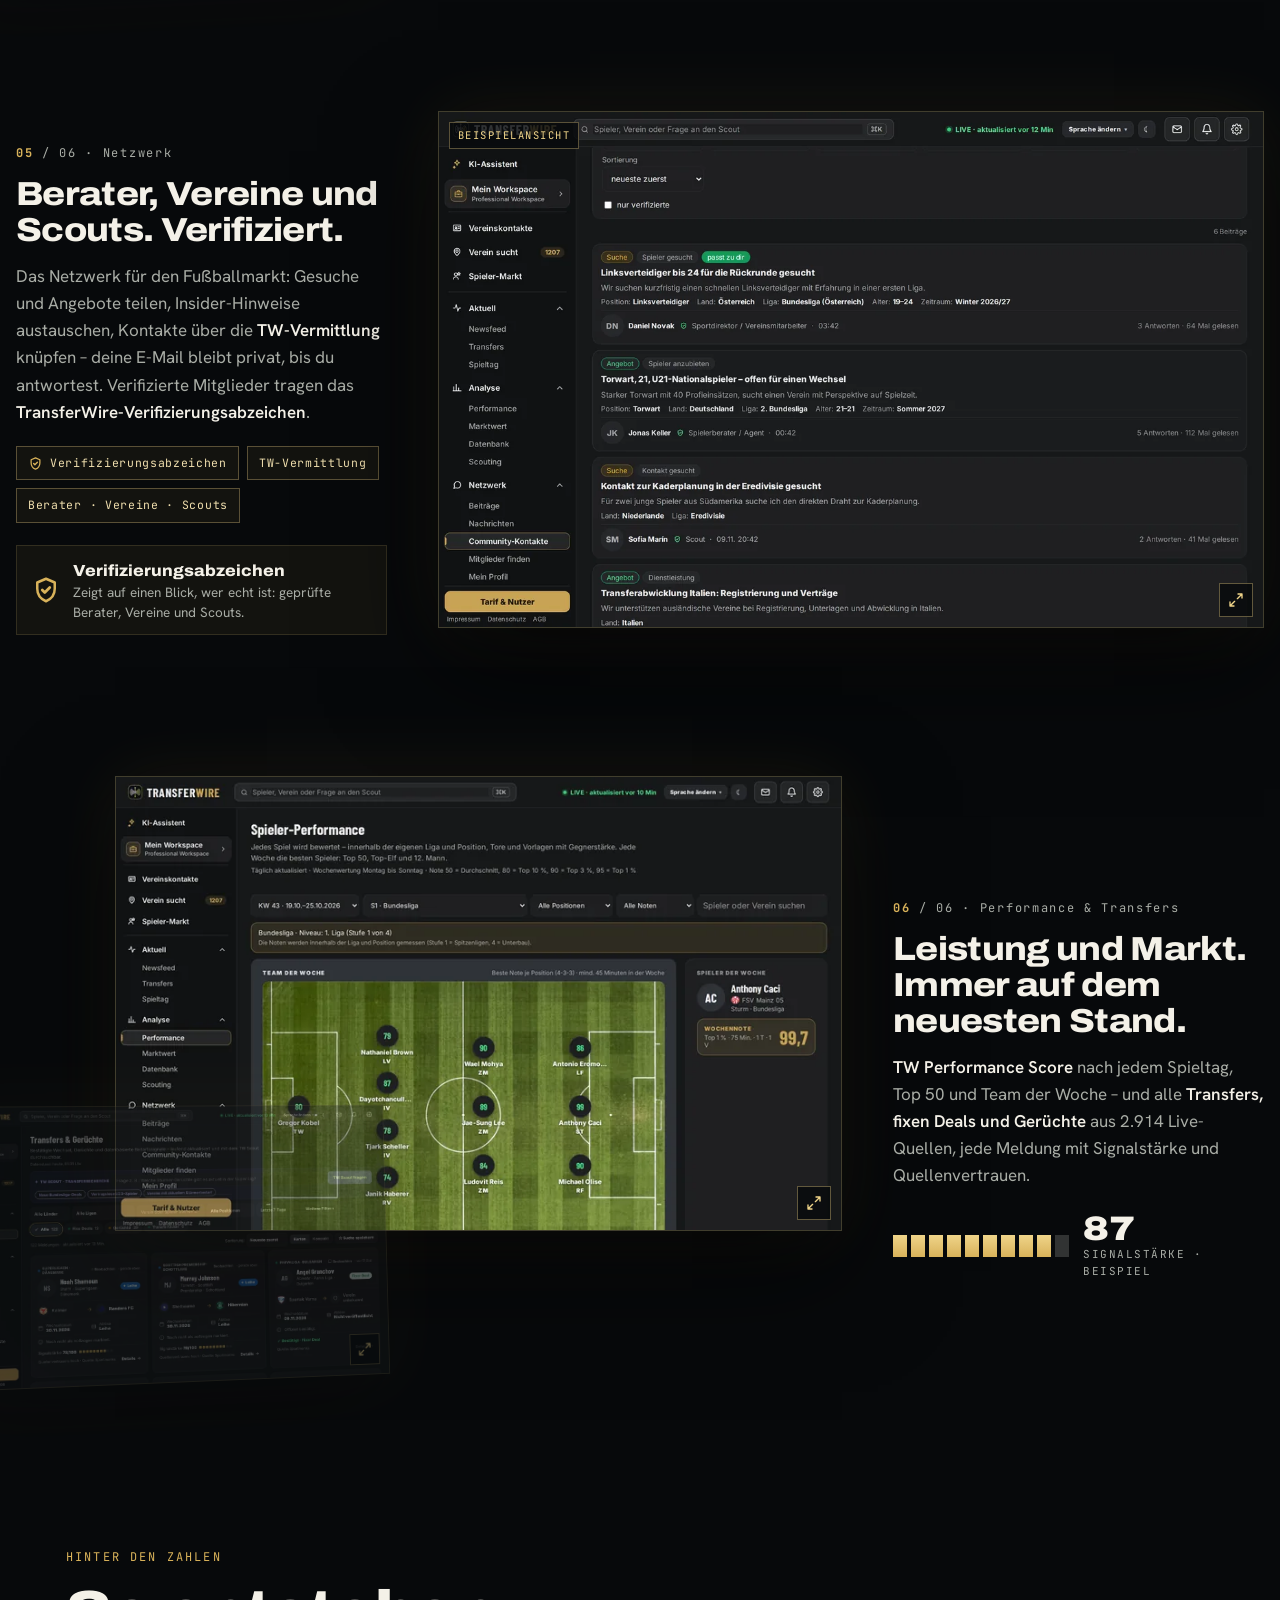
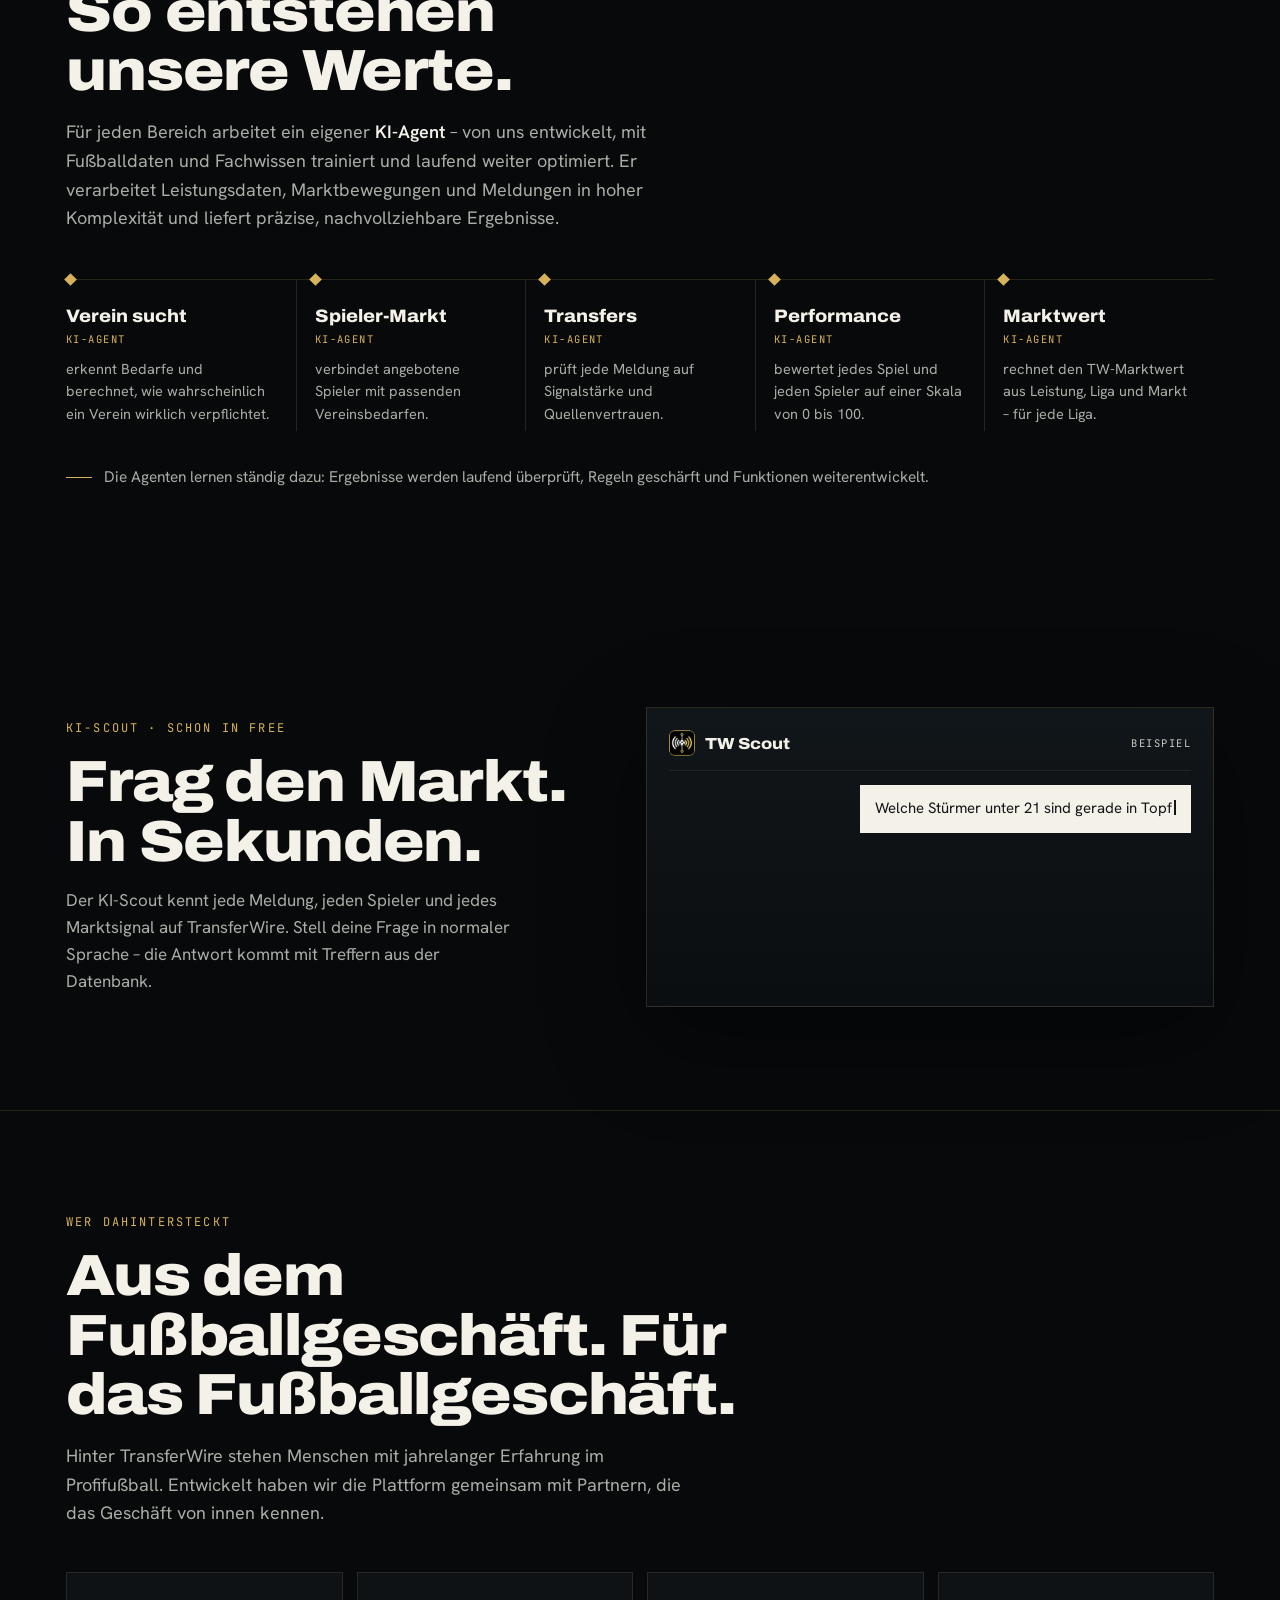
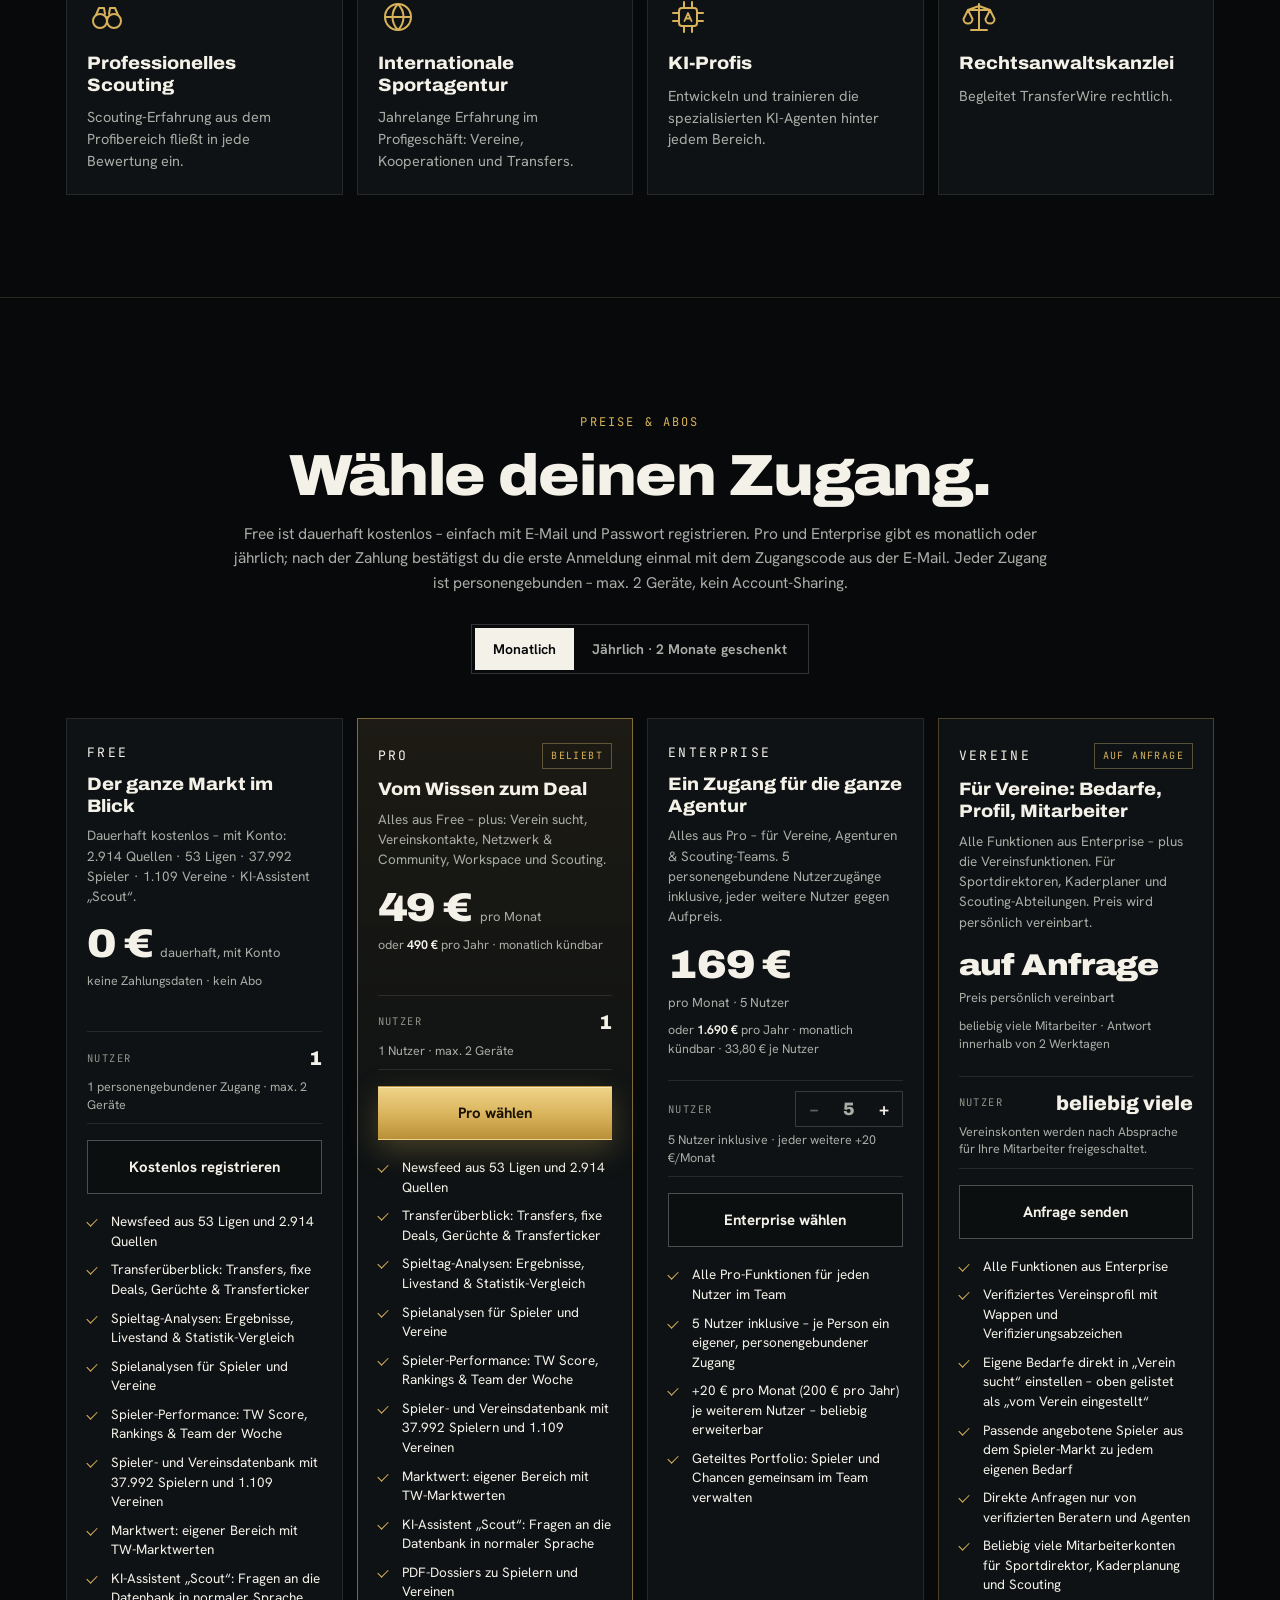
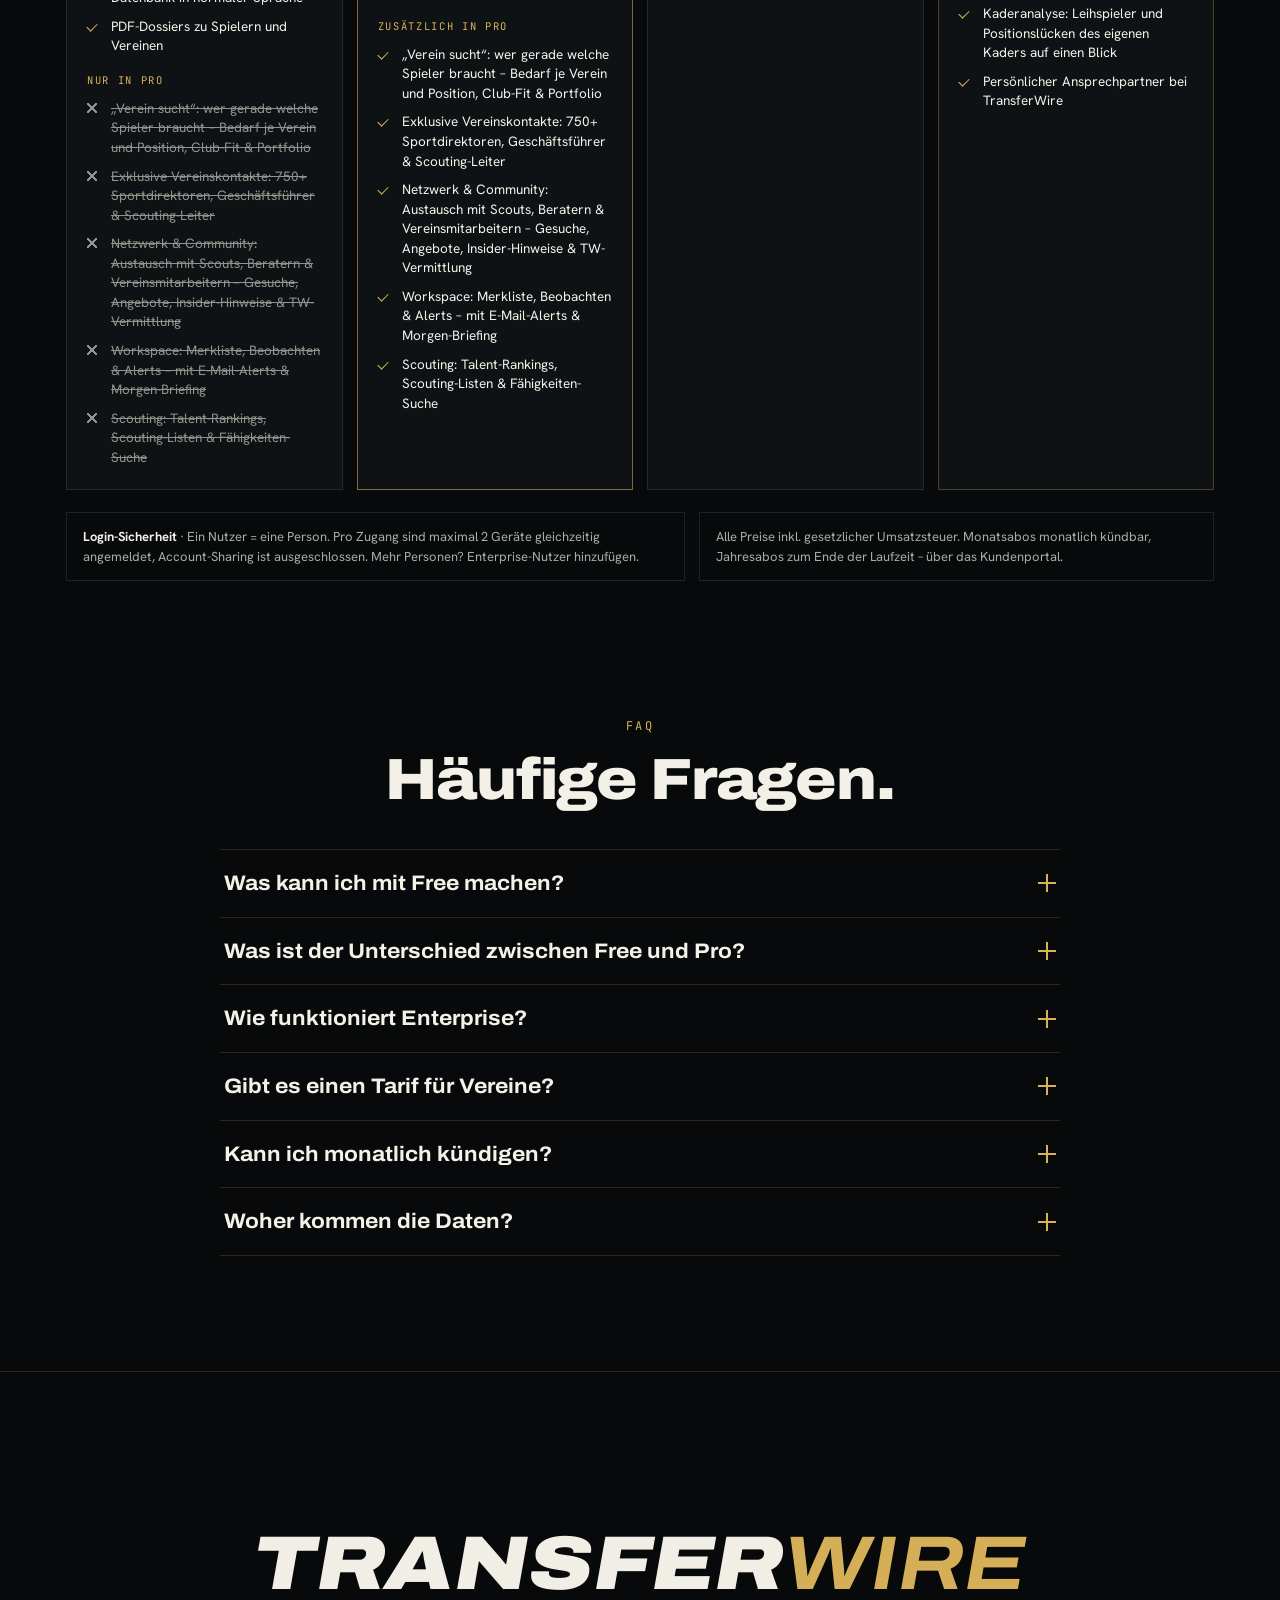
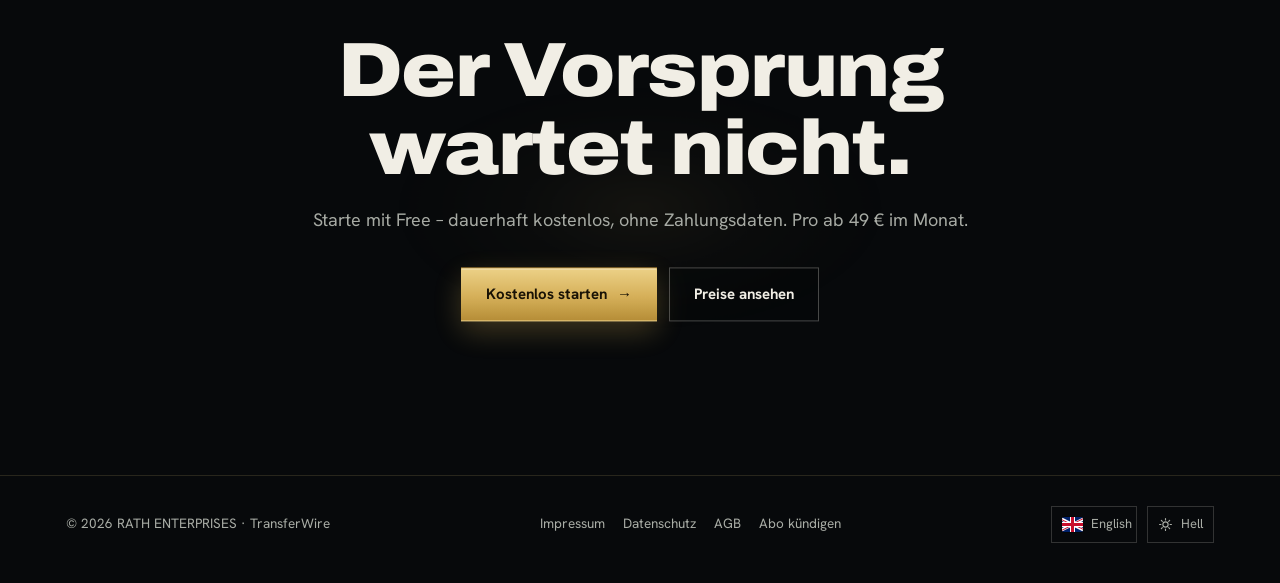
==== commit f357d594: "Startseite: Bilder groesser und schaerfer, volle Breite (W23, Boss 14.11.)" ====
--- a/de/index.html
+++ b/de/index.html
@@ -467,6 +467,15 @@
 html.hero-weg .hero h1 .glanz, html.hero-weg .hero h1 .glanz .wi, html.hero-weg .scrollhinweis i{animation-play-state:paused}
 @media (min-width:900px) and (hover:hover){ .karte, .rahmen{will-change:transform} }
 @media not all and (min-width:900px) and (hover:hover){ .rahmen{will-change:auto} }
+/* w23-bilder-gross-20261114: ab 1100 px Bilder größer, volle Breite nutzen (Boss 14.11.2026) */
+@media (min-width:1100px){
+  .einblick .innen, .funktionen .innen { max-width:1720px }
+  .einblick { perspective:1900px }
+  .rahmen { max-width:min(1560px, max(1080px, calc((100vh - 110px) * 1.6))) }   /* ganzes Bild passt in die Fensterhöhe, nie kleiner als bisher */
+  .fx-zeile { grid-template-columns:minmax(0, .62fr) minmax(0, 1.38fr); gap:clamp(36px, 4vw, 72px) }
+  .fx-zeile.dreh { grid-template-columns:minmax(0, 1.38fr) minmax(0, .62fr) }
+  .fx-shot { perspective:1800px }
+}
 </style>
 <script type="application/ld+json">{"@context":"https://schema.org","@graph":[{"@type":"Organization","@id":"https://transferwire.de/#org","name":"TransferWire","url":"https://transferwire.de/","logo":"https://transferwire.de/assets/s2/logo-512.503fe3673f.png"},{"@type":"WebSite","@id":"https://transferwire.de/#web","url":"https://transferwire.de/","name":"TransferWire","inLanguage":["en","de"],"publisher":{"@id":"https://transferwire.de/#org"}},{"@type":"WebPage","@id":"https://transferwire.de/de/#seite","url":"https://transferwire.de/de/","name":"TransferWire – Transfers, Vereinsbedarf & Scouting aus 53 Ligen","description":"Transfermeldungen und Gerüchte, Vereinsbedarf mit passenden Spielern, eigene Marktwerte, Scouting und Spielerdatenbank aus 53 Ligen – stündlich aktuell. Kostenlos starten.","inLanguage":"de","isPartOf":{"@id":"https://transferwire.de/#web"},"primaryImageOfPage":"https://transferwire.de/assets/s2/og-de.ccb0f8d3d9.jpg"},{"@type":"SoftwareApplication","name":"TransferWire","applicationCategory":"BusinessApplication","applicationSubCategory":"Football transfer and scouting platform","operatingSystem":"Web","url":"https://transferwire.de/app.html","description":"Transfermeldungen und Gerüchte, Vereinsbedarf mit passenden Spielern, eigene Marktwerte, Scouting und Spielerdatenbank aus 53 Ligen – stündlich aktuell. Kostenlos starten.","inLanguage":["en","de"],"offers":[{"@type":"Offer","name":"Free","price":"0","priceCurrency":"EUR"},{"@type":"Offer","name":"Pro","price":"49","priceCurrency":"EUR"},{"@type":"Offer","name":"Enterprise","price":"169","priceCurrency":"EUR"}]},{"@type":"FAQPage","inLanguage":"de","mainEntity":[{"@type":"Question","name":"Was kann ich mit Free machen?","acceptedAnswer":{"@type":"Answer","text":"Free ist dauerhaft kostenlos: Registriere dich mit E-Mail und Passwort – ohne Zahlungsdaten. Du nutzt Newsfeed, Transfers, Spieltag, Spieler-Performance, Spieler- und Vereinsdatenbank, den Bereich Marktwert, den KI-Assistenten „Scout“ und PDF-Dossiers."}},{"@type":"Question","name":"Was ist der Unterschied zwischen Free und Pro?","acceptedAnswer":{"@type":"Answer","text":"Free zeigt dir den Markt – Pro bringt dich zum Deal. Mit Pro (49 €/Monat oder 490 €/Jahr) siehst du in „Verein sucht“, welcher Verein gerade welchen Spieler braucht und wie wahrscheinlich er verpflichtet. Du erreichst über 750 Entscheider direkt über die Vereinskontakte, bietest Spieler im Spieler-Markt an und tauschst dich im Netzwerk mit Scouts, Beratern und Vereinen aus. Der Workspace hält dich mit Alerts und Morgen-Briefing auf dem Laufenden, dazu kommt Scouting mit Talent-Rankings."}},{"@type":"Question","name":"Wie funktioniert Enterprise?","acceptedAnswer":{"@type":"Answer","text":"Enterprise enthält alle Pro-Funktionen für ein ganzes Team: 5 personengebundene Nutzer sind im Grundpreis von 169 €/Monat (1.690 €/Jahr) enthalten, jeder weitere Nutzer kostet 20 €/Monat (200 €/Jahr). Die Nutzeranzahl wählst du direkt bei der Buchung. Nach der Zahlung bekommst du per E-Mail für jeden weiteren Nutzer einen persönlichen Team-Code mit Einladungslink – deine Kollegen registrieren sich kostenlos, lösen den Code ein und haben sofort alle Pro-Funktionen."}},{"@type":"Question","name":"Gibt es einen Tarif für Vereine?","acceptedAnswer":{"@type":"Answer","text":"Ja. Der Tarif „Vereine“ enthält alle Funktionen aus Enterprise plus die Vereinsfunktionen: verifiziertes Vereinsprofil mit Verifizierungsabzeichen, eigene Bedarfe in „Verein sucht“, passende Angebote aus dem Spieler-Markt und beliebig viele Mitarbeiterkonten. Den Preis vereinbaren wir persönlich – stell einfach eine Anfrage, wir melden uns innerhalb von 2 Werktagen."}},{"@type":"Question","name":"Kann ich monatlich kündigen?","acceptedAnswer":{"@type":"Answer","text":"Ja. Monatsabos sind jederzeit zum nächsten Abrechnungstermin kündbar, Jahresabos zum Ende der Laufzeit – über das Kundenportal. Danach nutzt du TransferWire weiter mit Free."}},{"@type":"Question","name":"Woher kommen die Daten?","acceptedAnswer":{"@type":"Answer","text":"Aus 2.914 Live-Quellen, offiziellen Vereinskanälen und Sportdaten-Partnern – kombiniert mit Insider-Hinweisen aus unserem Netzwerk. Zusätzlich arbeiten wir mit privaten Datenanbietern zusammen: Länderweit liefern sie aus jeder unserer Ligen Spielstatistiken, Leistungsauswertungen und weitere Spieldaten. Jede Meldung bekommt eine Verlässlichkeits-Einstufung."}}]}]}</script>
 </head>
@@ -560,7 +569,7 @@
       </div>
       <div class="rahmen" id="rahmen">
         <div class="chrome" aria-hidden="true"><i></i><i></i><i></i><span>transferwire.de/app</span><b class="bsp">Beispielansicht</b></div>
-        <button type="button" class="bildknopf" data-gross="/assets/s2/app/workspace-de-2880.1006e50d20.webp" aria-label="Workspace von TransferWire mit bekannten Beispielspielern – Zum Vergrößern antippen"><picture><img src="/assets/s2/app/workspace-de-1600.7965ad3370.webp" srcset="/assets/s2/app/workspace-de-800.e10ab03fe2.webp 800w, /assets/s2/app/workspace-de-1200.5a6631c1f9.webp 1200w, /assets/s2/app/workspace-de-1600.7965ad3370.webp 1600w, /assets/s2/app/workspace-de-2400.a6f906cac2.webp 2400w" sizes="(max-width: 1120px) 100vw, 1080px" alt="Workspace von TransferWire mit bekannten Beispielspielern" width="1600" height="1000" loading="lazy" decoding="async"></picture><span class="lupe" aria-hidden="true"><svg viewBox="0 0 24 24" width="16" height="16" fill="none" stroke="currentColor" stroke-width="2" stroke-linecap="round" stroke-linejoin="round"><path d="M15 3h6v6M9 21H3v-6M21 3l-7 7M3 21l7-7"/></svg></span></button>
+        <button type="button" class="bildknopf" data-gross="/assets/s2/app/workspace-de-2880.1006e50d20.webp" aria-label="Workspace von TransferWire mit bekannten Beispielspielern – Zum Vergrößern antippen"><picture><img src="/assets/s2/app/workspace-de-1600.7965ad3370.webp" srcset="/assets/s2/app/workspace-de-800.e10ab03fe2.webp 800w, /assets/s2/app/workspace-de-1200.5a6631c1f9.webp 1200w, /assets/s2/app/workspace-de-1600.7965ad3370.webp 1600w, /assets/s2/app/workspace-de-2400.a6f906cac2.webp 2400w, /assets/s2/app/workspace-de-2880.1006e50d20.webp 2880w" sizes="(max-width: 1099px) min(100vw, 1080px), min(1560px, 96vw)" alt="Workspace von TransferWire mit bekannten Beispielspielern" width="1600" height="1000" loading="lazy" decoding="async"></picture><span class="lupe" aria-hidden="true"><svg viewBox="0 0 24 24" width="16" height="16" fill="none" stroke="currentColor" stroke-width="2" stroke-linecap="round" stroke-linejoin="round"><path d="M15 3h6v6M9 21H3v-6M21 3l-7 7M3 21l7-7"/></svg></span></button>
       </div>
     </div>
   </section>
@@ -572,12 +581,12 @@
         <h2 id="funktionenTitel">Alles, was du für den nächsten Transfer brauchst.</h2>
       </div>
       <div class="fx-liste" id="fx">
-        <article class="fx-zeile"><div class="fx-text"><span class="fx-gross" aria-hidden="true">01</span><div class="fx-nr"><b>01</b> / 06 · „Verein sucht“</div><h3>Wissen, welcher Verein gerade sucht.</h3><p>Jeder Bedarf mit Grund, Position und Wunschprofil – dazu die <b>TransferWire-Prognose</b>, wie wahrscheinlich der Verein wirklich verpflichtet, und <b>passende Spieler</b> aus der Datenbank. Neue Treffer melden sich per E-Mail-Alert.</p><div class="marken"><span>Prognose in %</span><span>Wunschprofil</span><span>Passende Spieler</span></div></div><div class="fx-shot"><div class="karte"><button type="button" class="bildknopf" data-gross="/assets/s2/app/vereinsucht-de-2880.3b886b437f.webp" aria-label="„Verein sucht“ in TransferWire: Vereinsbedarf mit Prognose und passenden Spielern – Zum Vergrößern antippen"><picture><img src="/assets/s2/app/vereinsucht-de-1600.e8ade42703.webp" srcset="/assets/s2/app/vereinsucht-de-800.79ff44b420.webp 800w, /assets/s2/app/vereinsucht-de-1200.1dcd40704e.webp 1200w, /assets/s2/app/vereinsucht-de-1600.e8ade42703.webp 1600w, /assets/s2/app/vereinsucht-de-2400.ad6d0895e6.webp 2400w" sizes="(max-width: 900px) 92vw, 680px" alt="„Verein sucht“ in TransferWire: Vereinsbedarf mit Prognose und passenden Spielern" width="1600" height="1000" loading="lazy" decoding="async"></picture><span class="lupe" aria-hidden="true"><svg viewBox="0 0 24 24" width="16" height="16" fill="none" stroke="currentColor" stroke-width="2" stroke-linecap="round" stroke-linejoin="round"><path d="M15 3h6v6M9 21H3v-6M21 3l-7 7M3 21l7-7"/></svg></span></button><i class="glanzlicht" aria-hidden="true"></i></div></div></article>
-        <article class="fx-zeile dreh"><div class="fx-text"><span class="fx-gross" aria-hidden="true">02</span><div class="fx-nr"><b>02</b> / 06 · Vereinskontakte & Spieler-Markt</div><h3>Direkt an die Entscheider.</h3><p><b>750+ Kontakte</b> zu Sportdirektoren, Geschäftsführern und Scouting-Leitern – und der <b>Spieler-Markt</b>: Spieler anbieten, angebotene Spieler finden und zu jedem Vereinsbedarf die passenden Angebote sehen.</p><div class="marken"><span>750+ Kontakte</span><span>Spieler anbieten</span><span>Passende Angebote</span></div></div><div class="fx-shot paar"><div class="karte haupt"><button type="button" class="bildknopf" data-gross="/assets/s2/app/kontakte-de-2880.ac854ca4fc.webp" aria-label="Vereinskontakte in TransferWire – Zum Vergrößern antippen"><picture><img src="/assets/s2/app/kontakte-de-1600.5456c34803.webp" srcset="/assets/s2/app/kontakte-de-800.a06fb9c1ab.webp 800w, /assets/s2/app/kontakte-de-1200.0e74fbc545.webp 1200w, /assets/s2/app/kontakte-de-1600.5456c34803.webp 1600w, /assets/s2/app/kontakte-de-2400.29e62ee113.webp 2400w" sizes="(max-width: 900px) 92vw, 640px" alt="Vereinskontakte in TransferWire" width="1600" height="1000" loading="lazy" decoding="async"></picture><span class="lupe" aria-hidden="true"><svg viewBox="0 0 24 24" width="16" height="16" fill="none" stroke="currentColor" stroke-width="2" stroke-linecap="round" stroke-linejoin="round"><path d="M15 3h6v6M9 21H3v-6M21 3l-7 7M3 21l7-7"/></svg></span></button><i class="glanzlicht" aria-hidden="true"></i></div><div class="karte zweit"><span class="bsp">Beispielansicht</span><button type="button" class="bildknopf" data-gross="/assets/s2/app/spielermarkt-de-2880.f9face62ef.webp" aria-label="Spieler-Markt in TransferWire mit Beispielangeboten – Zum Vergrößern antippen"><picture><img src="/assets/s2/app/spielermarkt-de-1600.114ff358cd.webp" srcset="/assets/s2/app/spielermarkt-de-800.9398cb76c9.webp 800w, /assets/s2/app/spielermarkt-de-1200.120f1395b8.webp 1200w, /assets/s2/app/spielermarkt-de-1600.114ff358cd.webp 1600w, /assets/s2/app/spielermarkt-de-2400.f45d202158.webp 2400w" sizes="(max-width: 900px) 56vw, 400px" alt="Spieler-Markt in TransferWire mit Beispielangeboten" width="1600" height="1000" loading="lazy" decoding="async"></picture><span class="lupe" aria-hidden="true"><svg viewBox="0 0 24 24" width="16" height="16" fill="none" stroke="currentColor" stroke-width="2" stroke-linecap="round" stroke-linejoin="round"><path d="M15 3h6v6M9 21H3v-6M21 3l-7 7M3 21l7-7"/></svg></span></button><i class="glanzlicht" aria-hidden="true"></i></div></div></article>
-        <article class="fx-zeile"><div class="fx-text"><span class="fx-gross" aria-hidden="true">03</span><div class="fx-nr"><b>03</b> / 06 · Marktwert</div><h3>Der eigene TW-Marktwert. Für jede Liga gerechnet.</h3><p><b>Weltmarktwert</b>, Leistungsmarktwert und der <b>Vergleich mit jedem Zielmarkt</b>: Was ist ein Spieler in seiner Liga wert – und was in der Premier League, der Bundesliga oder der Süper Lig?</p><div class="marken"><span>Weltmarktwert</span><span>Zielmarkt-Vergleich</span><span>Top 50</span></div></div><div class="fx-shot"><div class="karte"><button type="button" class="bildknopf" data-gross="/assets/s2/app/marktwert-de-2880.5160278adb.webp" aria-label="Marktwert-Analyse in TransferWire mit Zielmarkt-Vergleich – Zum Vergrößern antippen"><picture><img src="/assets/s2/app/marktwert-de-1600.6f8a5f4212.webp" srcset="/assets/s2/app/marktwert-de-800.5de603cb3e.webp 800w, /assets/s2/app/marktwert-de-1200.68f0e953eb.webp 1200w, /assets/s2/app/marktwert-de-1600.6f8a5f4212.webp 1600w, /assets/s2/app/marktwert-de-2400.8f11176e07.webp 2400w" sizes="(max-width: 900px) 92vw, 680px" alt="Marktwert-Analyse in TransferWire mit Zielmarkt-Vergleich" width="1600" height="1000" loading="lazy" decoding="async"></picture><span class="lupe" aria-hidden="true"><svg viewBox="0 0 24 24" width="16" height="16" fill="none" stroke="currentColor" stroke-width="2" stroke-linecap="round" stroke-linejoin="round"><path d="M15 3h6v6M9 21H3v-6M21 3l-7 7M3 21l7-7"/></svg></span></button><i class="glanzlicht" aria-hidden="true"></i></div></div></article>
-        <article class="fx-zeile dreh"><div class="fx-text"><span class="fx-gross" aria-hidden="true">04</span><div class="fx-nr"><b>04</b> / 06 · Datenbank & Scouting</div><h3><span data-z="spieler">37.992</span> Profile. Und die Talente von morgen.</h3><p>Spieler- und Vereinsdatenbank mit Minuten, Formkurven, <b>TW Performance Score</b> und TW-Marktwert – sortierbar, filterbar, exportierbar. Dazu <b>Talent-Rankings</b>, Scouting-Listen und die Suche nach Fähigkeiten.</p><div class="marken"><span>TW Talent Score</span><span>Scouting-Listen</span><span>Export</span></div></div><div class="fx-shot paar"><div class="karte haupt"><button type="button" class="bildknopf" data-gross="/assets/s2/app/datenbank-de-2880.bf37006604.webp" aria-label="Spielerdatenbank in TransferWire – Zum Vergrößern antippen"><picture><img src="/assets/s2/app/datenbank-de-1600.bc3b547d60.webp" srcset="/assets/s2/app/datenbank-de-800.9550479c5e.webp 800w, /assets/s2/app/datenbank-de-1200.1e3e30265d.webp 1200w, /assets/s2/app/datenbank-de-1600.bc3b547d60.webp 1600w, /assets/s2/app/datenbank-de-2400.5172b369ef.webp 2400w" sizes="(max-width: 900px) 92vw, 640px" alt="Spielerdatenbank in TransferWire" width="1600" height="1000" loading="lazy" decoding="async"></picture><span class="lupe" aria-hidden="true"><svg viewBox="0 0 24 24" width="16" height="16" fill="none" stroke="currentColor" stroke-width="2" stroke-linecap="round" stroke-linejoin="round"><path d="M15 3h6v6M9 21H3v-6M21 3l-7 7M3 21l7-7"/></svg></span></button><i class="glanzlicht" aria-hidden="true"></i></div><div class="karte zweit"><button type="button" class="bildknopf" data-gross="/assets/s2/app/scouting-de-2880.e5bf2c45c3.webp" aria-label="Talent-Scouting in TransferWire – Zum Vergrößern antippen"><picture><img src="/assets/s2/app/scouting-de-1600.95b28412c7.webp" srcset="/assets/s2/app/scouting-de-800.015c350805.webp 800w, /assets/s2/app/scouting-de-1200.2185fc7a95.webp 1200w, /assets/s2/app/scouting-de-1600.95b28412c7.webp 1600w, /assets/s2/app/scouting-de-2400.0a3eccb425.webp 2400w" sizes="(max-width: 900px) 56vw, 400px" alt="Talent-Scouting in TransferWire" width="1600" height="1000" loading="lazy" decoding="async"></picture><span class="lupe" aria-hidden="true"><svg viewBox="0 0 24 24" width="16" height="16" fill="none" stroke="currentColor" stroke-width="2" stroke-linecap="round" stroke-linejoin="round"><path d="M15 3h6v6M9 21H3v-6M21 3l-7 7M3 21l7-7"/></svg></span></button><i class="glanzlicht" aria-hidden="true"></i></div></div></article>
-        <article class="fx-zeile"><div class="fx-text"><span class="fx-gross" aria-hidden="true">05</span><div class="fx-nr"><b>05</b> / 06 · Netzwerk</div><h3>Berater, Vereine und Scouts. Verifiziert.</h3><p>Das Netzwerk für den Fußballmarkt: Gesuche und Angebote teilen, Insider-Hinweise austauschen, Kontakte über die <b>TW-Vermittlung</b> knüpfen – deine E-Mail bleibt privat, bis du antwortest. Verifizierte Mitglieder tragen das <b>TransferWire-Verifizierungsabzeichen</b>.</p><div class="marken"><span><svg class="abzeichen-icon" aria-hidden="true"><use href="#ic-haken"/></svg>Verifizierungsabzeichen</span><span>TW-Vermittlung</span><span>Berater · Vereine · Scouts</span></div><div class="verifiziert"><svg aria-hidden="true"><use href="#ic-haken"/></svg><div><b>Verifizierungsabzeichen</b><span>Zeigt auf einen Blick, wer echt ist: geprüfte Berater, Vereine und Scouts.</span></div></div></div><div class="fx-shot"><div class="karte"><span class="bsp">Beispielansicht</span><button type="button" class="bildknopf" data-gross="/assets/s2/app/netzwerk-de-2880.a22fb917dd.webp" aria-label="Netzwerk von TransferWire mit verifizierten Mitgliedern – Zum Vergrößern antippen"><picture><img src="/assets/s2/app/netzwerk-de-1600.77aaa50011.webp" srcset="/assets/s2/app/netzwerk-de-800.e8f223c920.webp 800w, /assets/s2/app/netzwerk-de-1200.ffd1ab98f1.webp 1200w, /assets/s2/app/netzwerk-de-1600.77aaa50011.webp 1600w, /assets/s2/app/netzwerk-de-2400.dee7dbbc5b.webp 2400w" sizes="(max-width: 900px) 92vw, 680px" alt="Netzwerk von TransferWire mit verifizierten Mitgliedern" width="1600" height="1000" loading="lazy" decoding="async"></picture><span class="lupe" aria-hidden="true"><svg viewBox="0 0 24 24" width="16" height="16" fill="none" stroke="currentColor" stroke-width="2" stroke-linecap="round" stroke-linejoin="round"><path d="M15 3h6v6M9 21H3v-6M21 3l-7 7M3 21l7-7"/></svg></span></button><i class="glanzlicht" aria-hidden="true"></i></div></div></article>
-        <article class="fx-zeile dreh"><div class="fx-text"><span class="fx-gross" aria-hidden="true">06</span><div class="fx-nr"><b>06</b> / 06 · Performance & Transfers</div><h3>Leistung und Markt. Immer auf dem neuesten Stand.</h3><p><b>TW Performance Score</b> nach jedem Spieltag, Top 50 und Team der Woche – und alle <b>Transfers, fixen Deals und Gerüchte</b> aus <span data-z="quellen">2.914</span> Live-Quellen, jede Meldung mit Signalstärke und Quellenvertrauen.</p><div class="signal" aria-label="Beispiel: Signalstärke 87 von 100"><div class="balken" id="signalBalken"><i class="an"></i><i class="an"></i><i class="an"></i><i class="an"></i><i class="an"></i><i class="an"></i><i class="an"></i><i class="an"></i><i class="an"></i><i></i></div><div><div class="zahlwert" id="signalWert">87</div><div class="mono">Signalstärke · Beispiel</div></div></div></div><div class="fx-shot paar"><div class="karte haupt"><button type="button" class="bildknopf" data-gross="/assets/s2/app/performance-de-2880.a95d32a163.webp" aria-label="Spieler-Performance in TransferWire – Zum Vergrößern antippen"><picture><img src="/assets/s2/app/performance-de-1600.fcdf37e2d1.webp" srcset="/assets/s2/app/performance-de-800.332a2abf87.webp 800w, /assets/s2/app/performance-de-1200.8f07b2dadf.webp 1200w, /assets/s2/app/performance-de-1600.fcdf37e2d1.webp 1600w, /assets/s2/app/performance-de-2400.c60ea1f9c1.webp 2400w" sizes="(max-width: 900px) 92vw, 640px" alt="Spieler-Performance in TransferWire" width="1600" height="1000" loading="lazy" decoding="async"></picture><span class="lupe" aria-hidden="true"><svg viewBox="0 0 24 24" width="16" height="16" fill="none" stroke="currentColor" stroke-width="2" stroke-linecap="round" stroke-linejoin="round"><path d="M15 3h6v6M9 21H3v-6M21 3l-7 7M3 21l7-7"/></svg></span></button><i class="glanzlicht" aria-hidden="true"></i></div><div class="karte zweit"><button type="button" class="bildknopf" data-gross="/assets/s2/app/transfers-de-2880.c0b0821407.webp" aria-label="Aktuelle Transfers und Gerüchte in TransferWire – Zum Vergrößern antippen"><picture><img src="/assets/s2/app/transfers-de-1600.1bd3b5e2ef.webp" srcset="/assets/s2/app/transfers-de-800.b4a83ee9bd.webp 800w, /assets/s2/app/transfers-de-1200.8a7cb7eb2d.webp 1200w, /assets/s2/app/transfers-de-1600.1bd3b5e2ef.webp 1600w, /assets/s2/app/transfers-de-2400.a0a9b573f3.webp 2400w" sizes="(max-width: 900px) 56vw, 400px" alt="Aktuelle Transfers und Gerüchte in TransferWire" width="1600" height="1000" loading="lazy" decoding="async"></picture><span class="lupe" aria-hidden="true"><svg viewBox="0 0 24 24" width="16" height="16" fill="none" stroke="currentColor" stroke-width="2" stroke-linecap="round" stroke-linejoin="round"><path d="M15 3h6v6M9 21H3v-6M21 3l-7 7M3 21l7-7"/></svg></span></button><i class="glanzlicht" aria-hidden="true"></i></div></div></article>
+        <article class="fx-zeile"><div class="fx-text"><span class="fx-gross" aria-hidden="true">01</span><div class="fx-nr"><b>01</b> / 06 · „Verein sucht“</div><h3>Wissen, welcher Verein gerade sucht.</h3><p>Jeder Bedarf mit Grund, Position und Wunschprofil – dazu die <b>TransferWire-Prognose</b>, wie wahrscheinlich der Verein wirklich verpflichtet, und <b>passende Spieler</b> aus der Datenbank. Neue Treffer melden sich per E-Mail-Alert.</p><div class="marken"><span>Prognose in %</span><span>Wunschprofil</span><span>Passende Spieler</span></div></div><div class="fx-shot"><div class="karte"><button type="button" class="bildknopf" data-gross="/assets/s2/app/vereinsucht-de-2880.3b886b437f.webp" aria-label="„Verein sucht“ in TransferWire: Vereinsbedarf mit Prognose und passenden Spielern – Zum Vergrößern antippen"><picture><img src="/assets/s2/app/vereinsucht-de-1600.e8ade42703.webp" srcset="/assets/s2/app/vereinsucht-de-800.79ff44b420.webp 800w, /assets/s2/app/vereinsucht-de-1200.1dcd40704e.webp 1200w, /assets/s2/app/vereinsucht-de-1600.e8ade42703.webp 1600w, /assets/s2/app/vereinsucht-de-2400.ad6d0895e6.webp 2400w, /assets/s2/app/vereinsucht-de-2880.3b886b437f.webp 2880w" sizes="(max-width: 900px) 92vw, (max-width: 1099px) 680px, min(1160px, 64vw)" alt="„Verein sucht“ in TransferWire: Vereinsbedarf mit Prognose und passenden Spielern" width="1600" height="1000" loading="lazy" decoding="async"></picture><span class="lupe" aria-hidden="true"><svg viewBox="0 0 24 24" width="16" height="16" fill="none" stroke="currentColor" stroke-width="2" stroke-linecap="round" stroke-linejoin="round"><path d="M15 3h6v6M9 21H3v-6M21 3l-7 7M3 21l7-7"/></svg></span></button><i class="glanzlicht" aria-hidden="true"></i></div></div></article>
+        <article class="fx-zeile dreh"><div class="fx-text"><span class="fx-gross" aria-hidden="true">02</span><div class="fx-nr"><b>02</b> / 06 · Vereinskontakte & Spieler-Markt</div><h3>Direkt an die Entscheider.</h3><p><b>750+ Kontakte</b> zu Sportdirektoren, Geschäftsführern und Scouting-Leitern – und der <b>Spieler-Markt</b>: Spieler anbieten, angebotene Spieler finden und zu jedem Vereinsbedarf die passenden Angebote sehen.</p><div class="marken"><span>750+ Kontakte</span><span>Spieler anbieten</span><span>Passende Angebote</span></div></div><div class="fx-shot paar"><div class="karte haupt"><button type="button" class="bildknopf" data-gross="/assets/s2/app/kontakte-de-2880.ac854ca4fc.webp" aria-label="Vereinskontakte in TransferWire – Zum Vergrößern antippen"><picture><img src="/assets/s2/app/kontakte-de-1600.5456c34803.webp" srcset="/assets/s2/app/kontakte-de-800.a06fb9c1ab.webp 800w, /assets/s2/app/kontakte-de-1200.0e74fbc545.webp 1200w, /assets/s2/app/kontakte-de-1600.5456c34803.webp 1600w, /assets/s2/app/kontakte-de-2400.29e62ee113.webp 2400w, /assets/s2/app/kontakte-de-2880.ac854ca4fc.webp 2880w" sizes="(max-width: 900px) 92vw, (max-width: 1099px) 640px, min(1020px, 57vw)" alt="Vereinskontakte in TransferWire" width="1600" height="1000" loading="lazy" decoding="async"></picture><span class="lupe" aria-hidden="true"><svg viewBox="0 0 24 24" width="16" height="16" fill="none" stroke="currentColor" stroke-width="2" stroke-linecap="round" stroke-linejoin="round"><path d="M15 3h6v6M9 21H3v-6M21 3l-7 7M3 21l7-7"/></svg></span></button><i class="glanzlicht" aria-hidden="true"></i></div><div class="karte zweit"><span class="bsp">Beispielansicht</span><button type="button" class="bildknopf" data-gross="/assets/s2/app/spielermarkt-de-2880.f9face62ef.webp" aria-label="Spieler-Markt in TransferWire mit Beispielangeboten – Zum Vergrößern antippen"><picture><img src="/assets/s2/app/spielermarkt-de-1600.114ff358cd.webp" srcset="/assets/s2/app/spielermarkt-de-800.9398cb76c9.webp 800w, /assets/s2/app/spielermarkt-de-1200.120f1395b8.webp 1200w, /assets/s2/app/spielermarkt-de-1600.114ff358cd.webp 1600w, /assets/s2/app/spielermarkt-de-2400.f45d202158.webp 2400w, /assets/s2/app/spielermarkt-de-2880.f9face62ef.webp 2880w" sizes="(max-width: 900px) 56vw, (max-width: 1099px) 400px, min(680px, 38vw)" alt="Spieler-Markt in TransferWire mit Beispielangeboten" width="1600" height="1000" loading="lazy" decoding="async"></picture><span class="lupe" aria-hidden="true"><svg viewBox="0 0 24 24" width="16" height="16" fill="none" stroke="currentColor" stroke-width="2" stroke-linecap="round" stroke-linejoin="round"><path d="M15 3h6v6M9 21H3v-6M21 3l-7 7M3 21l7-7"/></svg></span></button><i class="glanzlicht" aria-hidden="true"></i></div></div></article>
+        <article class="fx-zeile"><div class="fx-text"><span class="fx-gross" aria-hidden="true">03</span><div class="fx-nr"><b>03</b> / 06 · Marktwert</div><h3>Der eigene TW-Marktwert. Für jede Liga gerechnet.</h3><p><b>Weltmarktwert</b>, Leistungsmarktwert und der <b>Vergleich mit jedem Zielmarkt</b>: Was ist ein Spieler in seiner Liga wert – und was in der Premier League, der Bundesliga oder der Süper Lig?</p><div class="marken"><span>Weltmarktwert</span><span>Zielmarkt-Vergleich</span><span>Top 50</span></div></div><div class="fx-shot"><div class="karte"><button type="button" class="bildknopf" data-gross="/assets/s2/app/marktwert-de-2880.5160278adb.webp" aria-label="Marktwert-Analyse in TransferWire mit Zielmarkt-Vergleich – Zum Vergrößern antippen"><picture><img src="/assets/s2/app/marktwert-de-1600.6f8a5f4212.webp" srcset="/assets/s2/app/marktwert-de-800.5de603cb3e.webp 800w, /assets/s2/app/marktwert-de-1200.68f0e953eb.webp 1200w, /assets/s2/app/marktwert-de-1600.6f8a5f4212.webp 1600w, /assets/s2/app/marktwert-de-2400.8f11176e07.webp 2400w, /assets/s2/app/marktwert-de-2880.5160278adb.webp 2880w" sizes="(max-width: 900px) 92vw, (max-width: 1099px) 680px, min(1160px, 64vw)" alt="Marktwert-Analyse in TransferWire mit Zielmarkt-Vergleich" width="1600" height="1000" loading="lazy" decoding="async"></picture><span class="lupe" aria-hidden="true"><svg viewBox="0 0 24 24" width="16" height="16" fill="none" stroke="currentColor" stroke-width="2" stroke-linecap="round" stroke-linejoin="round"><path d="M15 3h6v6M9 21H3v-6M21 3l-7 7M3 21l7-7"/></svg></span></button><i class="glanzlicht" aria-hidden="true"></i></div></div></article>
+        <article class="fx-zeile dreh"><div class="fx-text"><span class="fx-gross" aria-hidden="true">04</span><div class="fx-nr"><b>04</b> / 06 · Datenbank & Scouting</div><h3><span data-z="spieler">37.992</span> Profile. Und die Talente von morgen.</h3><p>Spieler- und Vereinsdatenbank mit Minuten, Formkurven, <b>TW Performance Score</b> und TW-Marktwert – sortierbar, filterbar, exportierbar. Dazu <b>Talent-Rankings</b>, Scouting-Listen und die Suche nach Fähigkeiten.</p><div class="marken"><span>TW Talent Score</span><span>Scouting-Listen</span><span>Export</span></div></div><div class="fx-shot paar"><div class="karte haupt"><button type="button" class="bildknopf" data-gross="/assets/s2/app/datenbank-de-2880.bf37006604.webp" aria-label="Spielerdatenbank in TransferWire – Zum Vergrößern antippen"><picture><img src="/assets/s2/app/datenbank-de-1600.bc3b547d60.webp" srcset="/assets/s2/app/datenbank-de-800.9550479c5e.webp 800w, /assets/s2/app/datenbank-de-1200.1e3e30265d.webp 1200w, /assets/s2/app/datenbank-de-1600.bc3b547d60.webp 1600w, /assets/s2/app/datenbank-de-2400.5172b369ef.webp 2400w, /assets/s2/app/datenbank-de-2880.bf37006604.webp 2880w" sizes="(max-width: 900px) 92vw, (max-width: 1099px) 640px, min(1020px, 57vw)" alt="Spielerdatenbank in TransferWire" width="1600" height="1000" loading="lazy" decoding="async"></picture><span class="lupe" aria-hidden="true"><svg viewBox="0 0 24 24" width="16" height="16" fill="none" stroke="currentColor" stroke-width="2" stroke-linecap="round" stroke-linejoin="round"><path d="M15 3h6v6M9 21H3v-6M21 3l-7 7M3 21l7-7"/></svg></span></button><i class="glanzlicht" aria-hidden="true"></i></div><div class="karte zweit"><button type="button" class="bildknopf" data-gross="/assets/s2/app/scouting-de-2880.e5bf2c45c3.webp" aria-label="Talent-Scouting in TransferWire – Zum Vergrößern antippen"><picture><img src="/assets/s2/app/scouting-de-1600.95b28412c7.webp" srcset="/assets/s2/app/scouting-de-800.015c350805.webp 800w, /assets/s2/app/scouting-de-1200.2185fc7a95.webp 1200w, /assets/s2/app/scouting-de-1600.95b28412c7.webp 1600w, /assets/s2/app/scouting-de-2400.0a3eccb425.webp 2400w, /assets/s2/app/scouting-de-2880.e5bf2c45c3.webp 2880w" sizes="(max-width: 900px) 56vw, (max-width: 1099px) 400px, min(680px, 38vw)" alt="Talent-Scouting in TransferWire" width="1600" height="1000" loading="lazy" decoding="async"></picture><span class="lupe" aria-hidden="true"><svg viewBox="0 0 24 24" width="16" height="16" fill="none" stroke="currentColor" stroke-width="2" stroke-linecap="round" stroke-linejoin="round"><path d="M15 3h6v6M9 21H3v-6M21 3l-7 7M3 21l7-7"/></svg></span></button><i class="glanzlicht" aria-hidden="true"></i></div></div></article>
+        <article class="fx-zeile"><div class="fx-text"><span class="fx-gross" aria-hidden="true">05</span><div class="fx-nr"><b>05</b> / 06 · Netzwerk</div><h3>Berater, Vereine und Scouts. Verifiziert.</h3><p>Das Netzwerk für den Fußballmarkt: Gesuche und Angebote teilen, Insider-Hinweise austauschen, Kontakte über die <b>TW-Vermittlung</b> knüpfen – deine E-Mail bleibt privat, bis du antwortest. Verifizierte Mitglieder tragen das <b>TransferWire-Verifizierungsabzeichen</b>.</p><div class="marken"><span><svg class="abzeichen-icon" aria-hidden="true"><use href="#ic-haken"/></svg>Verifizierungsabzeichen</span><span>TW-Vermittlung</span><span>Berater · Vereine · Scouts</span></div><div class="verifiziert"><svg aria-hidden="true"><use href="#ic-haken"/></svg><div><b>Verifizierungsabzeichen</b><span>Zeigt auf einen Blick, wer echt ist: geprüfte Berater, Vereine und Scouts.</span></div></div></div><div class="fx-shot"><div class="karte"><span class="bsp">Beispielansicht</span><button type="button" class="bildknopf" data-gross="/assets/s2/app/netzwerk-de-2880.a22fb917dd.webp" aria-label="Netzwerk von TransferWire mit verifizierten Mitgliedern – Zum Vergrößern antippen"><picture><img src="/assets/s2/app/netzwerk-de-1600.77aaa50011.webp" srcset="/assets/s2/app/netzwerk-de-800.e8f223c920.webp 800w, /assets/s2/app/netzwerk-de-1200.ffd1ab98f1.webp 1200w, /assets/s2/app/netzwerk-de-1600.77aaa50011.webp 1600w, /assets/s2/app/netzwerk-de-2400.dee7dbbc5b.webp 2400w, /assets/s2/app/netzwerk-de-2880.a22fb917dd.webp 2880w" sizes="(max-width: 900px) 92vw, (max-width: 1099px) 680px, min(1160px, 64vw)" alt="Netzwerk von TransferWire mit verifizierten Mitgliedern" width="1600" height="1000" loading="lazy" decoding="async"></picture><span class="lupe" aria-hidden="true"><svg viewBox="0 0 24 24" width="16" height="16" fill="none" stroke="currentColor" stroke-width="2" stroke-linecap="round" stroke-linejoin="round"><path d="M15 3h6v6M9 21H3v-6M21 3l-7 7M3 21l7-7"/></svg></span></button><i class="glanzlicht" aria-hidden="true"></i></div></div></article>
+        <article class="fx-zeile dreh"><div class="fx-text"><span class="fx-gross" aria-hidden="true">06</span><div class="fx-nr"><b>06</b> / 06 · Performance & Transfers</div><h3>Leistung und Markt. Immer auf dem neuesten Stand.</h3><p><b>TW Performance Score</b> nach jedem Spieltag, Top 50 und Team der Woche – und alle <b>Transfers, fixen Deals und Gerüchte</b> aus <span data-z="quellen">2.914</span> Live-Quellen, jede Meldung mit Signalstärke und Quellenvertrauen.</p><div class="signal" aria-label="Beispiel: Signalstärke 87 von 100"><div class="balken" id="signalBalken"><i class="an"></i><i class="an"></i><i class="an"></i><i class="an"></i><i class="an"></i><i class="an"></i><i class="an"></i><i class="an"></i><i class="an"></i><i></i></div><div><div class="zahlwert" id="signalWert">87</div><div class="mono">Signalstärke · Beispiel</div></div></div></div><div class="fx-shot paar"><div class="karte haupt"><button type="button" class="bildknopf" data-gross="/assets/s2/app/performance-de-2880.a95d32a163.webp" aria-label="Spieler-Performance in TransferWire – Zum Vergrößern antippen"><picture><img src="/assets/s2/app/performance-de-1600.fcdf37e2d1.webp" srcset="/assets/s2/app/performance-de-800.332a2abf87.webp 800w, /assets/s2/app/performance-de-1200.8f07b2dadf.webp 1200w, /assets/s2/app/performance-de-1600.fcdf37e2d1.webp 1600w, /assets/s2/app/performance-de-2400.c60ea1f9c1.webp 2400w, /assets/s2/app/performance-de-2880.a95d32a163.webp 2880w" sizes="(max-width: 900px) 92vw, (max-width: 1099px) 640px, min(1020px, 57vw)" alt="Spieler-Performance in TransferWire" width="1600" height="1000" loading="lazy" decoding="async"></picture><span class="lupe" aria-hidden="true"><svg viewBox="0 0 24 24" width="16" height="16" fill="none" stroke="currentColor" stroke-width="2" stroke-linecap="round" stroke-linejoin="round"><path d="M15 3h6v6M9 21H3v-6M21 3l-7 7M3 21l7-7"/></svg></span></button><i class="glanzlicht" aria-hidden="true"></i></div><div class="karte zweit"><button type="button" class="bildknopf" data-gross="/assets/s2/app/transfers-de-2880.c0b0821407.webp" aria-label="Aktuelle Transfers und Gerüchte in TransferWire – Zum Vergrößern antippen"><picture><img src="/assets/s2/app/transfers-de-1600.1bd3b5e2ef.webp" srcset="/assets/s2/app/transfers-de-800.b4a83ee9bd.webp 800w, /assets/s2/app/transfers-de-1200.8a7cb7eb2d.webp 1200w, /assets/s2/app/transfers-de-1600.1bd3b5e2ef.webp 1600w, /assets/s2/app/transfers-de-2400.a0a9b573f3.webp 2400w, /assets/s2/app/transfers-de-2880.c0b0821407.webp 2880w" sizes="(max-width: 900px) 56vw, (max-width: 1099px) 400px, min(680px, 38vw)" alt="Aktuelle Transfers und Gerüchte in TransferWire" width="1600" height="1000" loading="lazy" decoding="async"></picture><span class="lupe" aria-hidden="true"><svg viewBox="0 0 24 24" width="16" height="16" fill="none" stroke="currentColor" stroke-width="2" stroke-linecap="round" stroke-linejoin="round"><path d="M15 3h6v6M9 21H3v-6M21 3l-7 7M3 21l7-7"/></svg></span></button><i class="glanzlicht" aria-hidden="true"></i></div></div></article>
       </div>
     </div>
   </section>
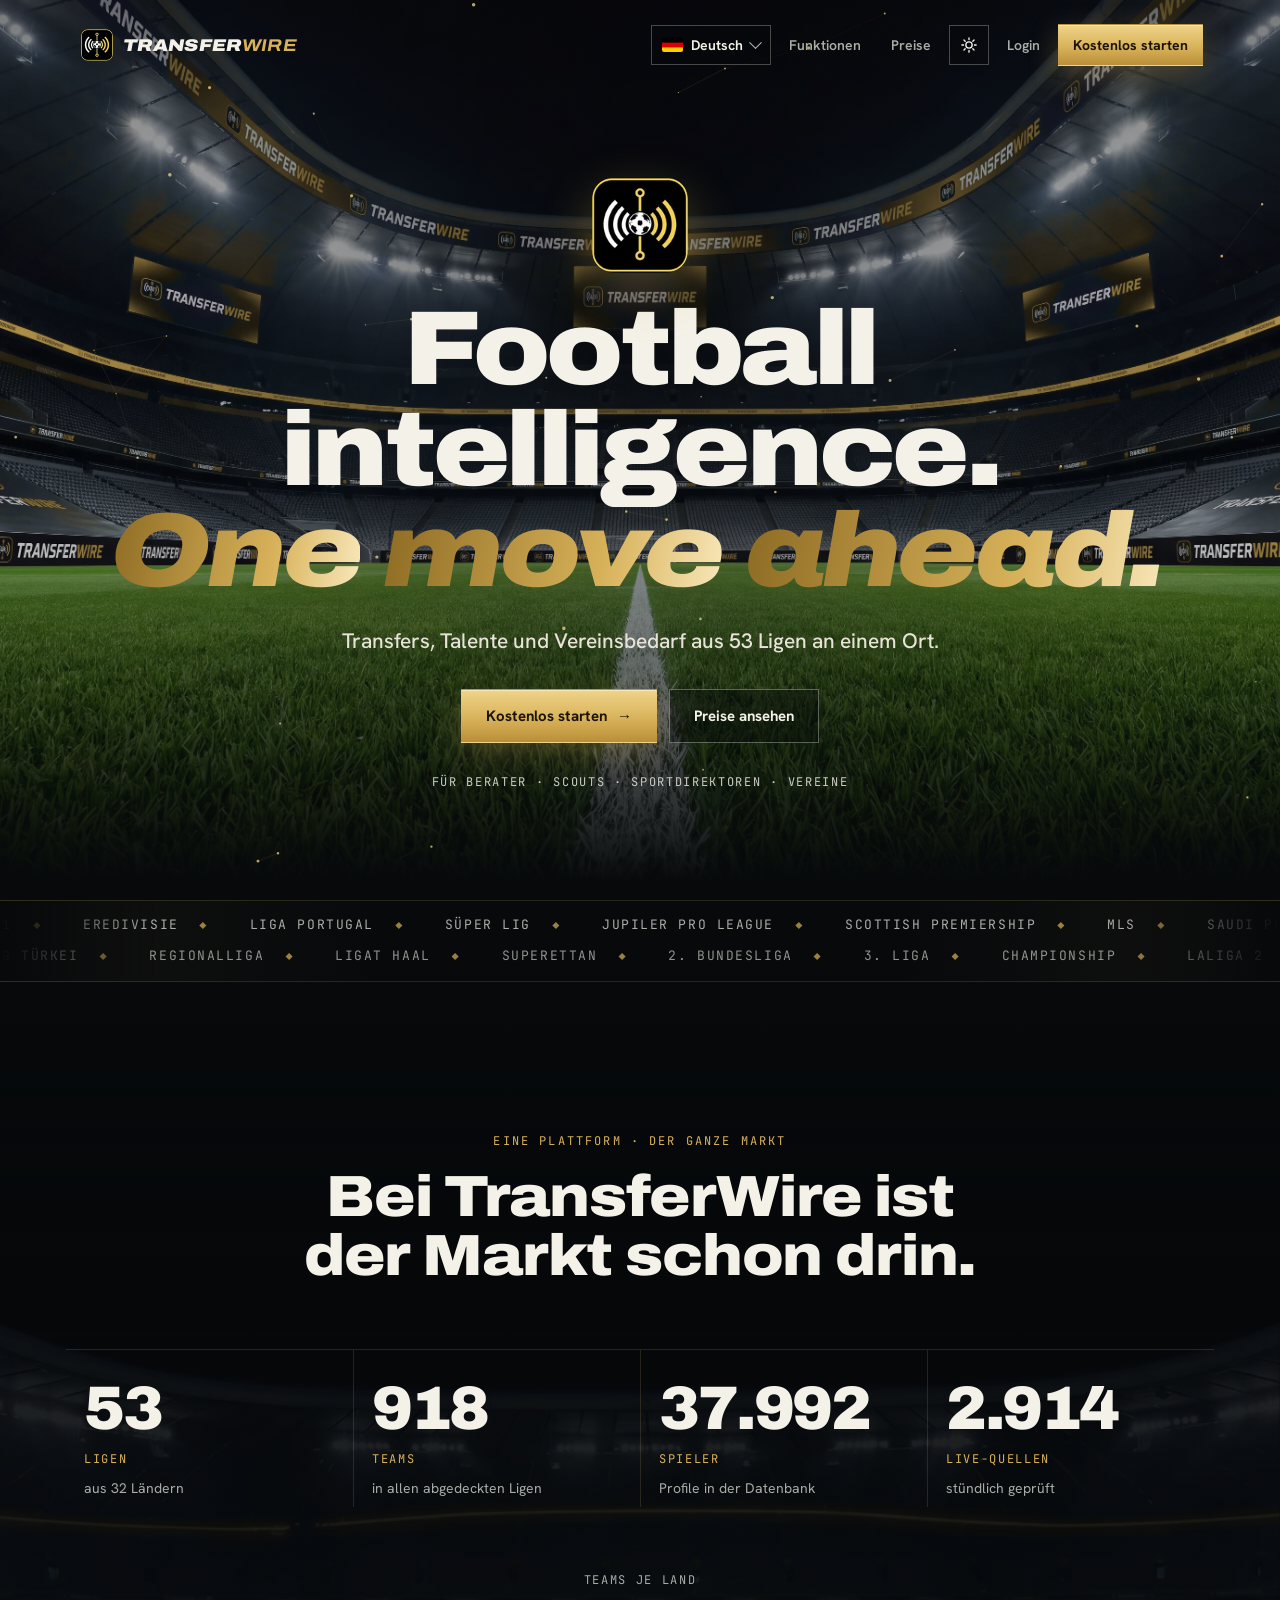
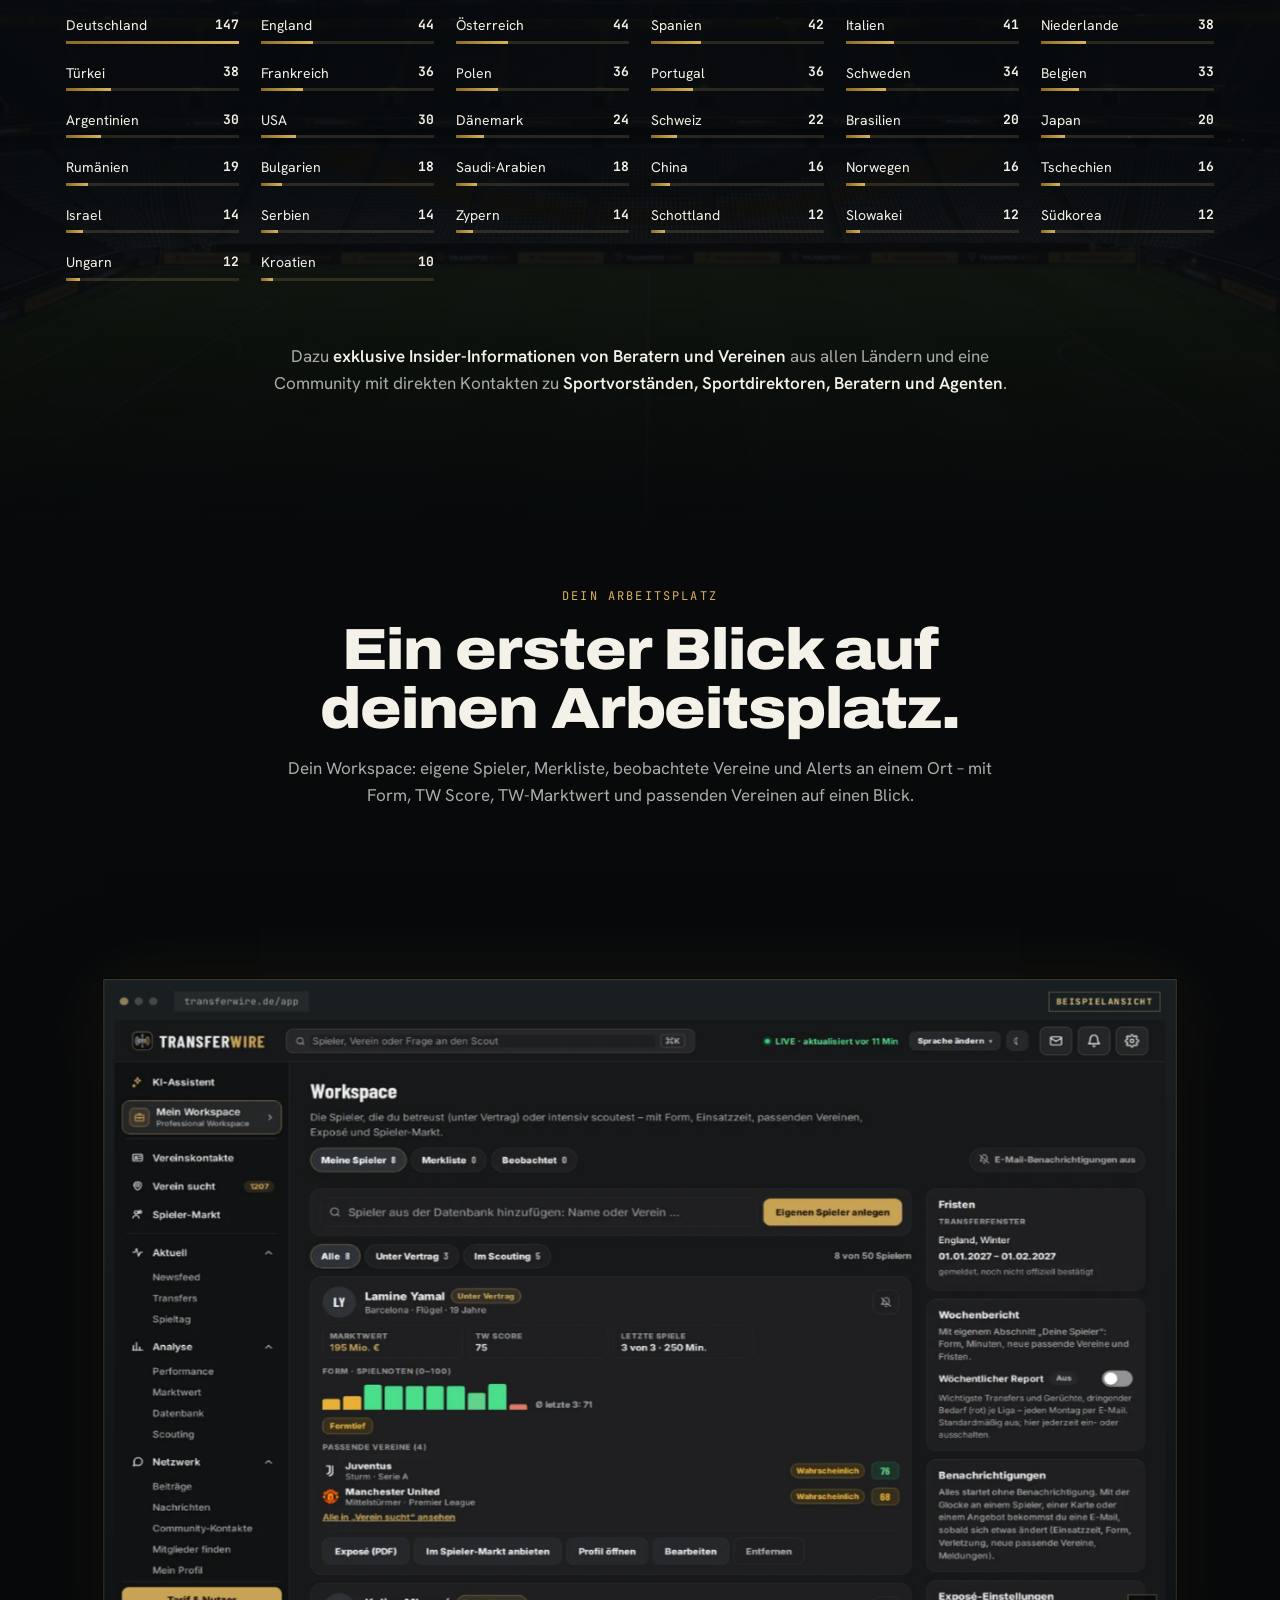
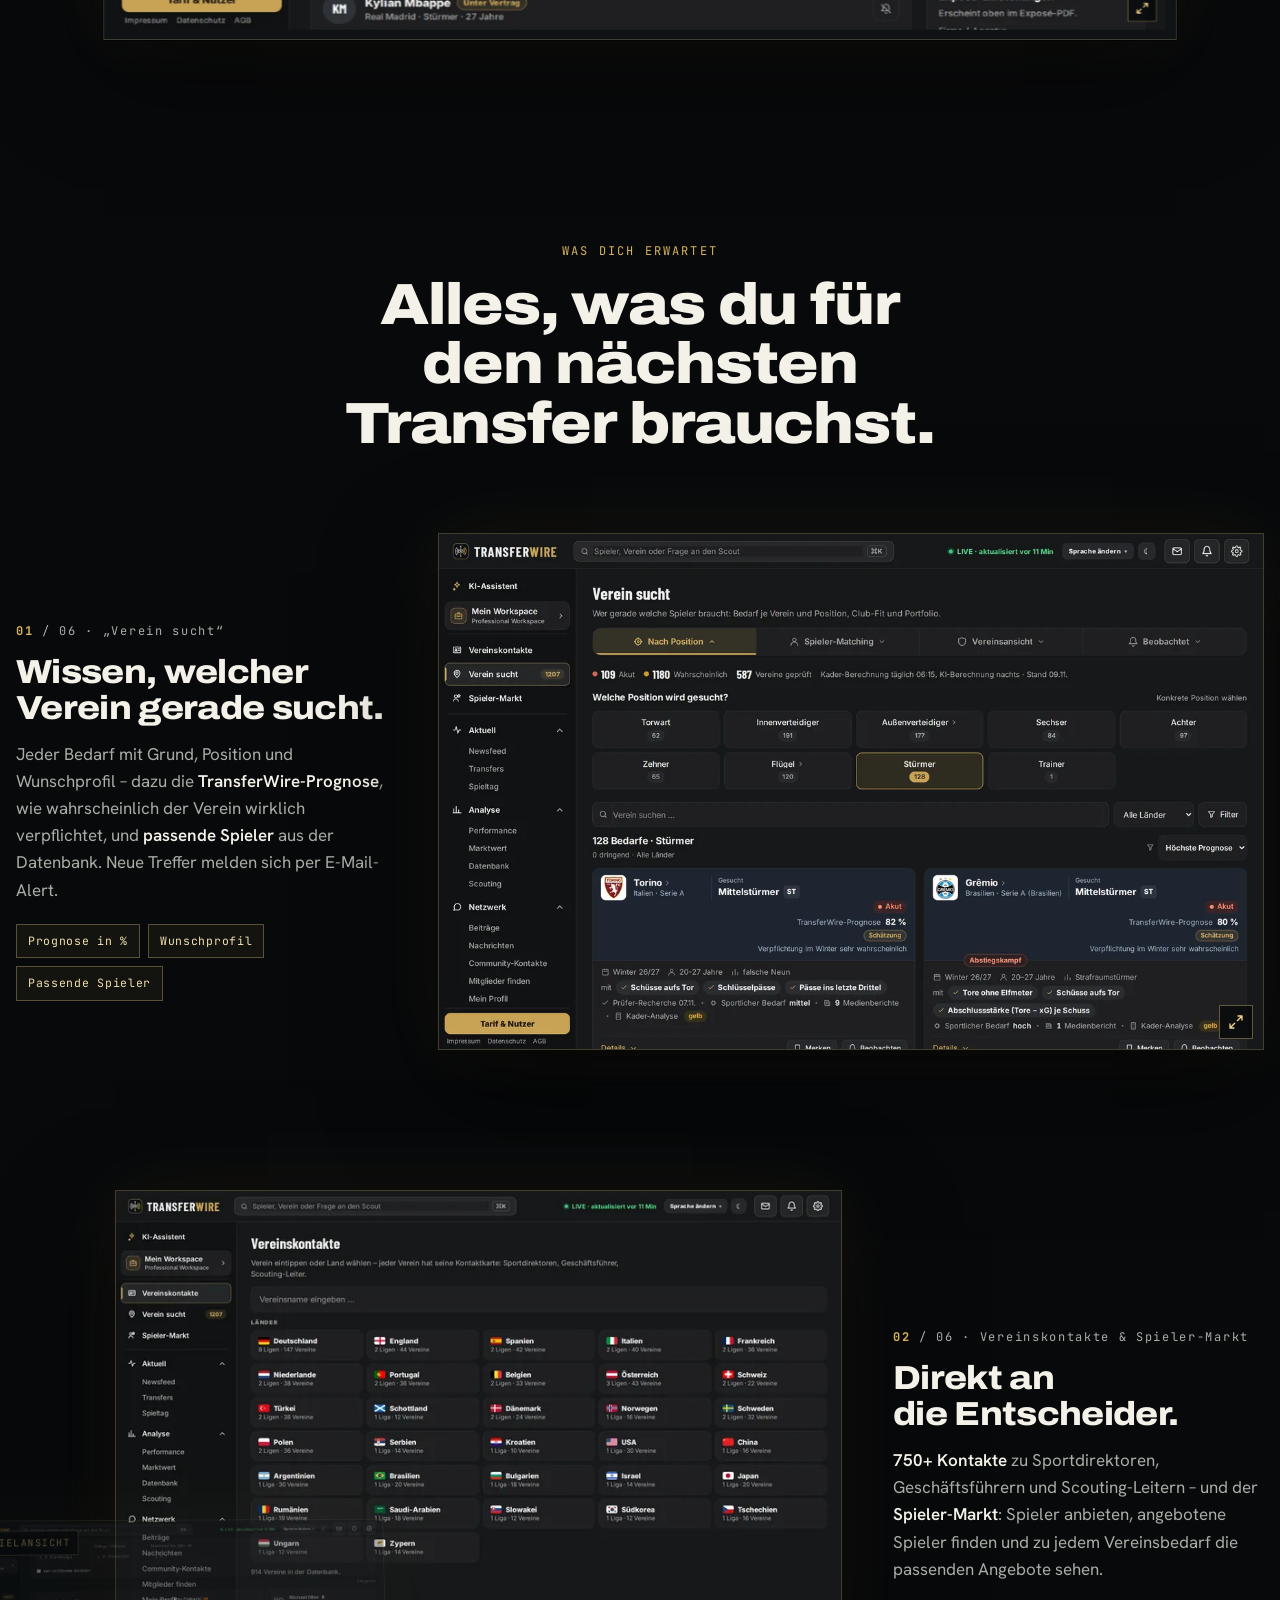
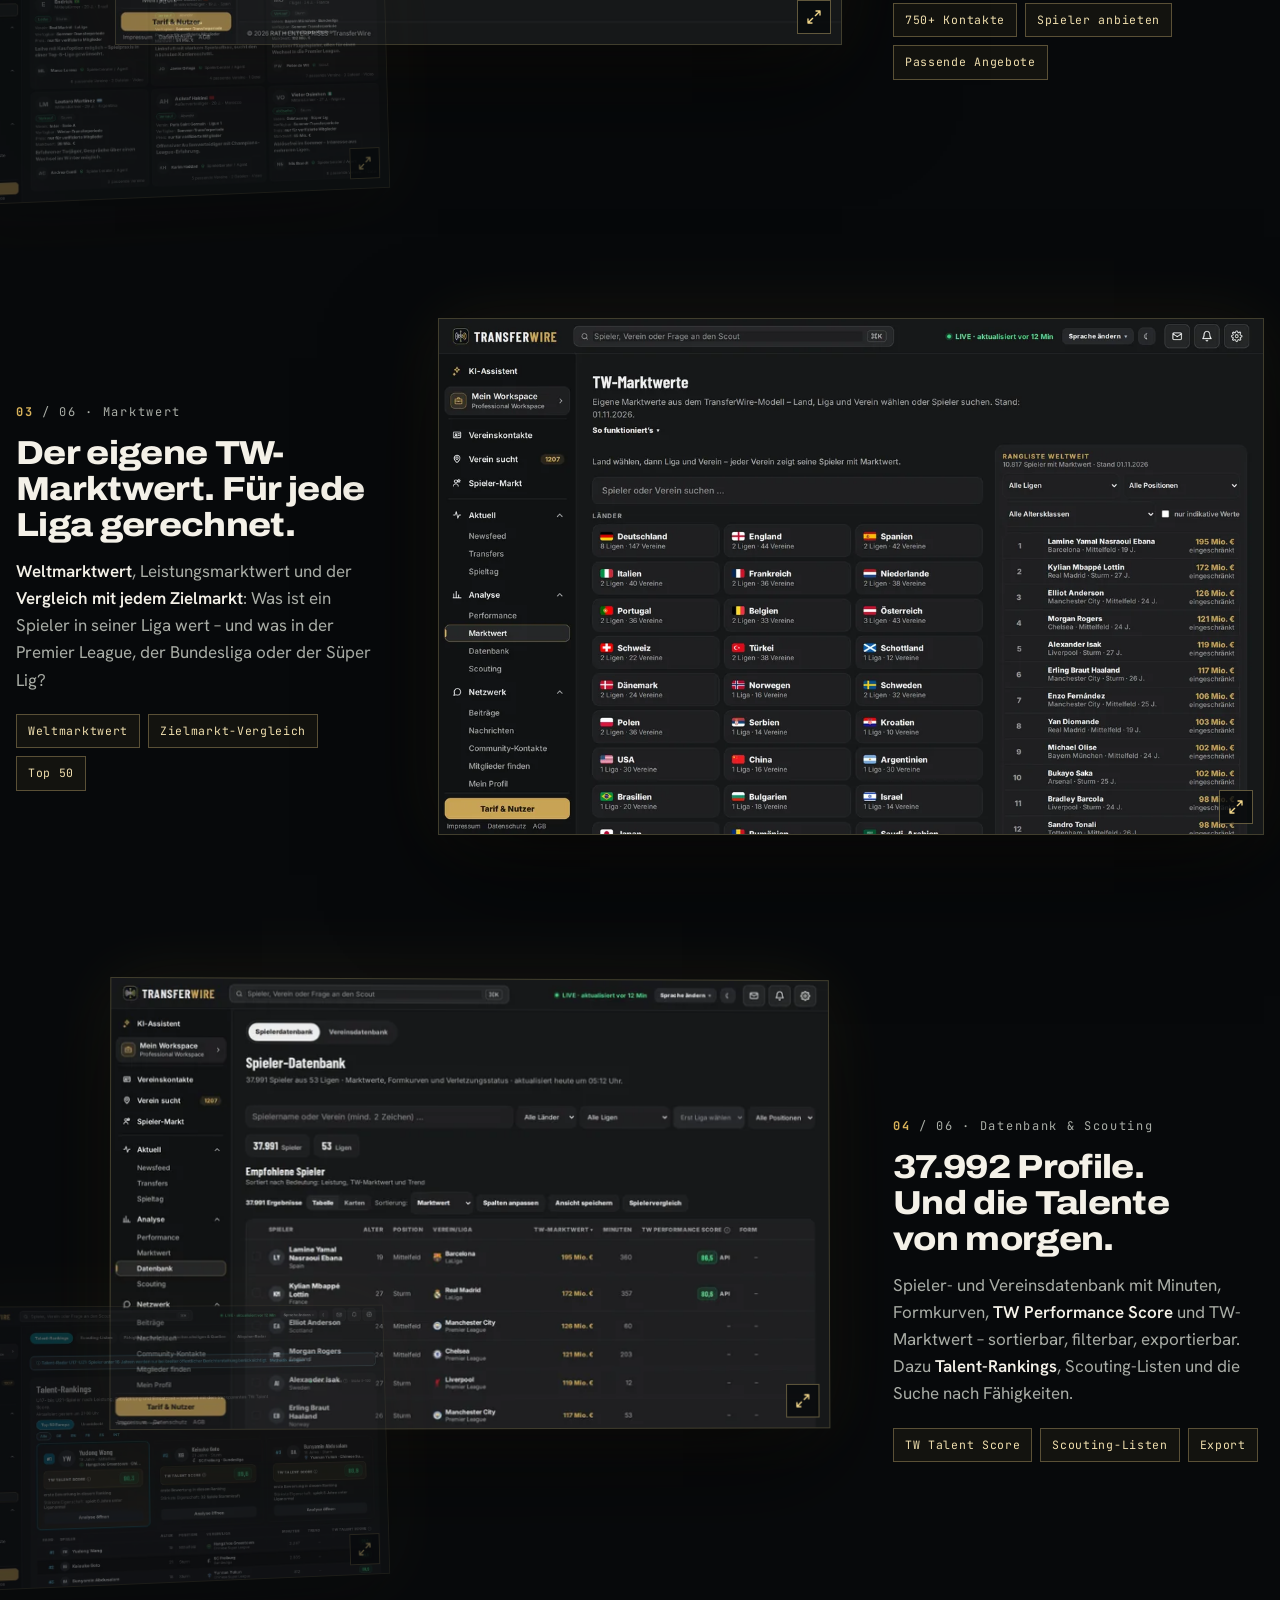
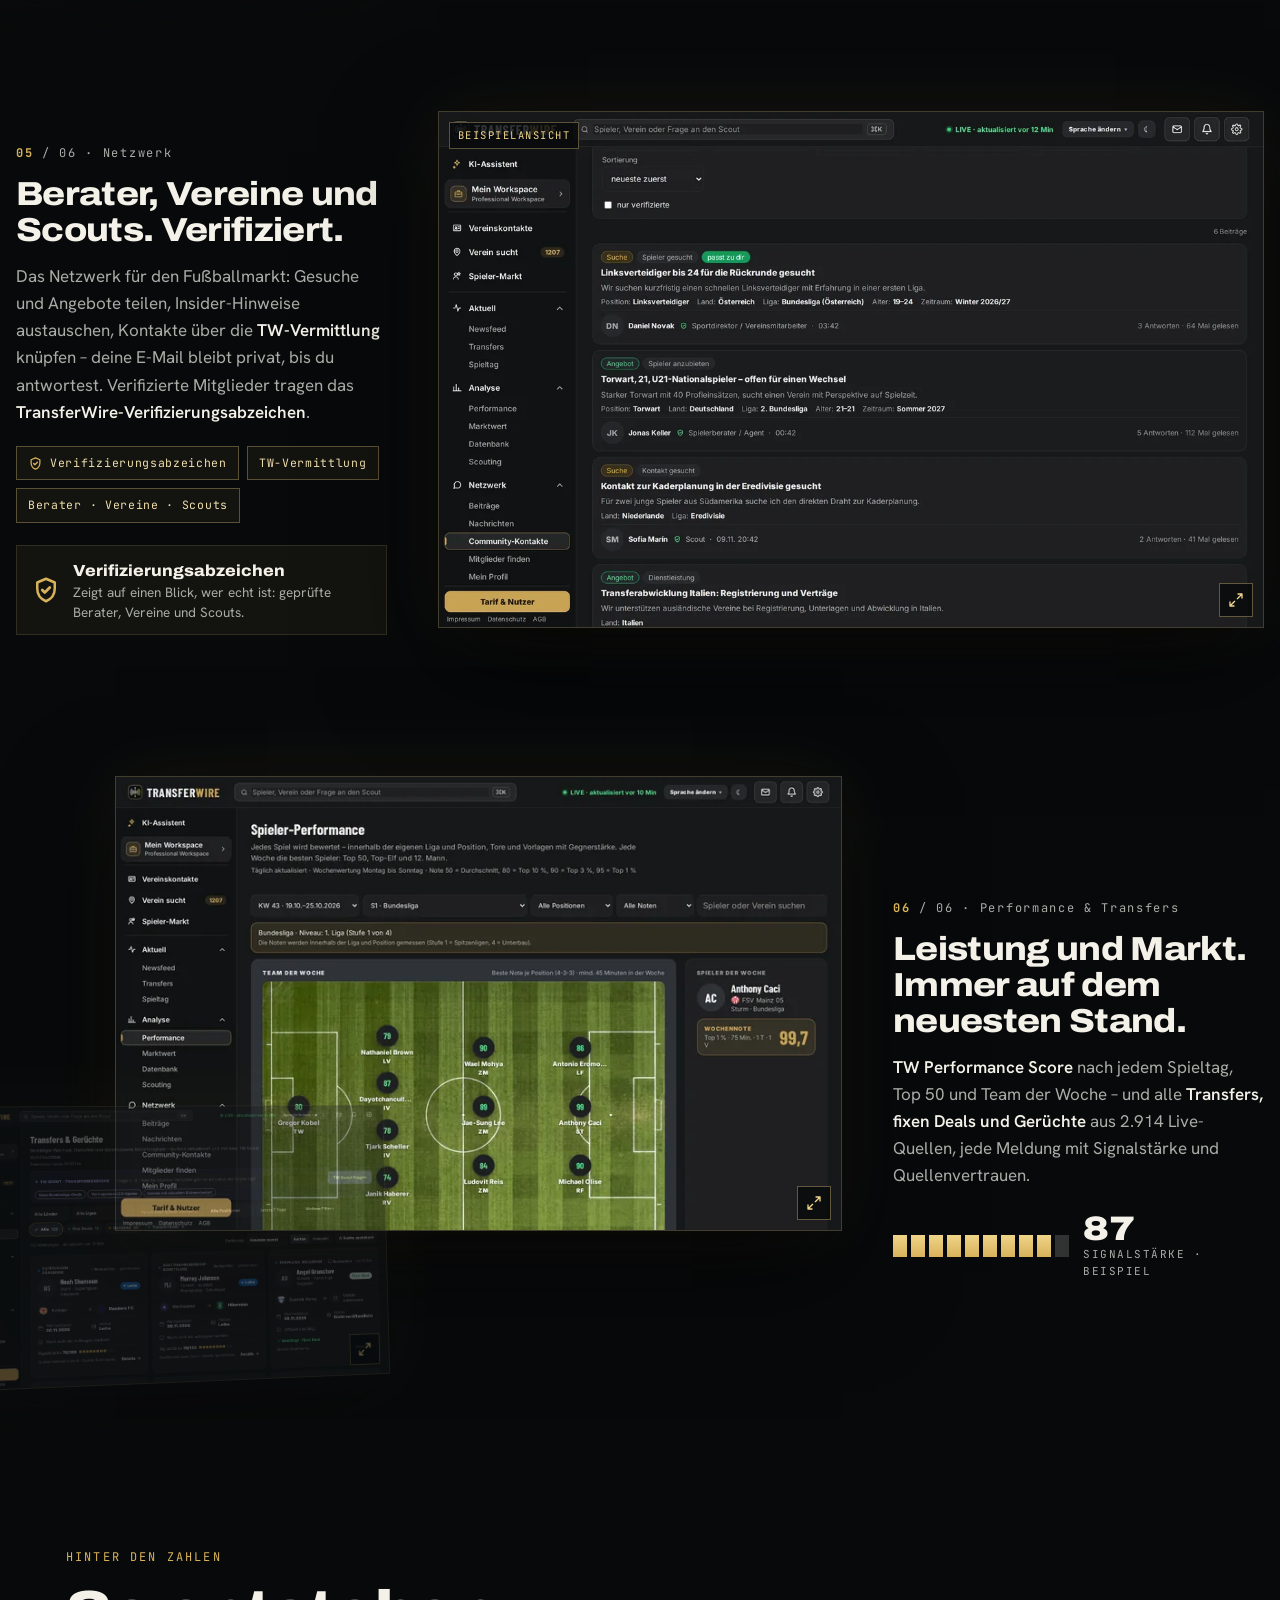
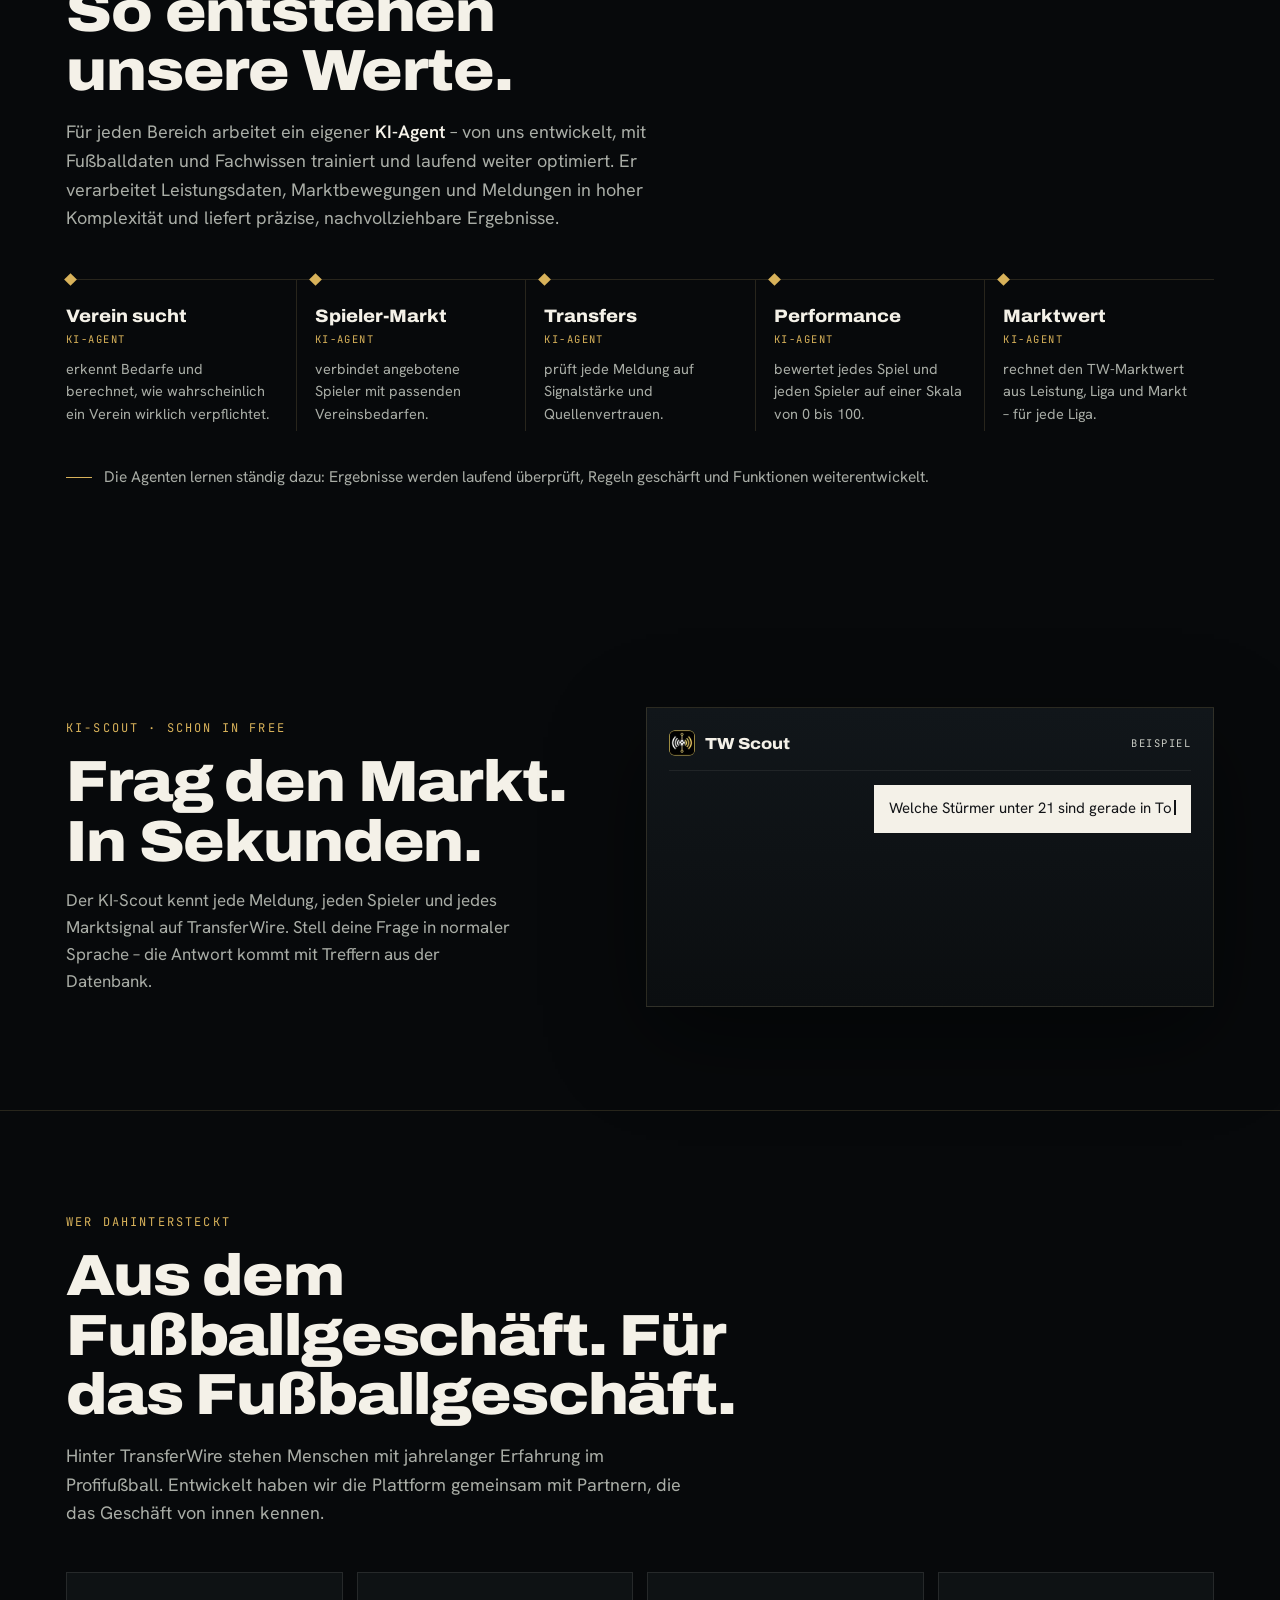
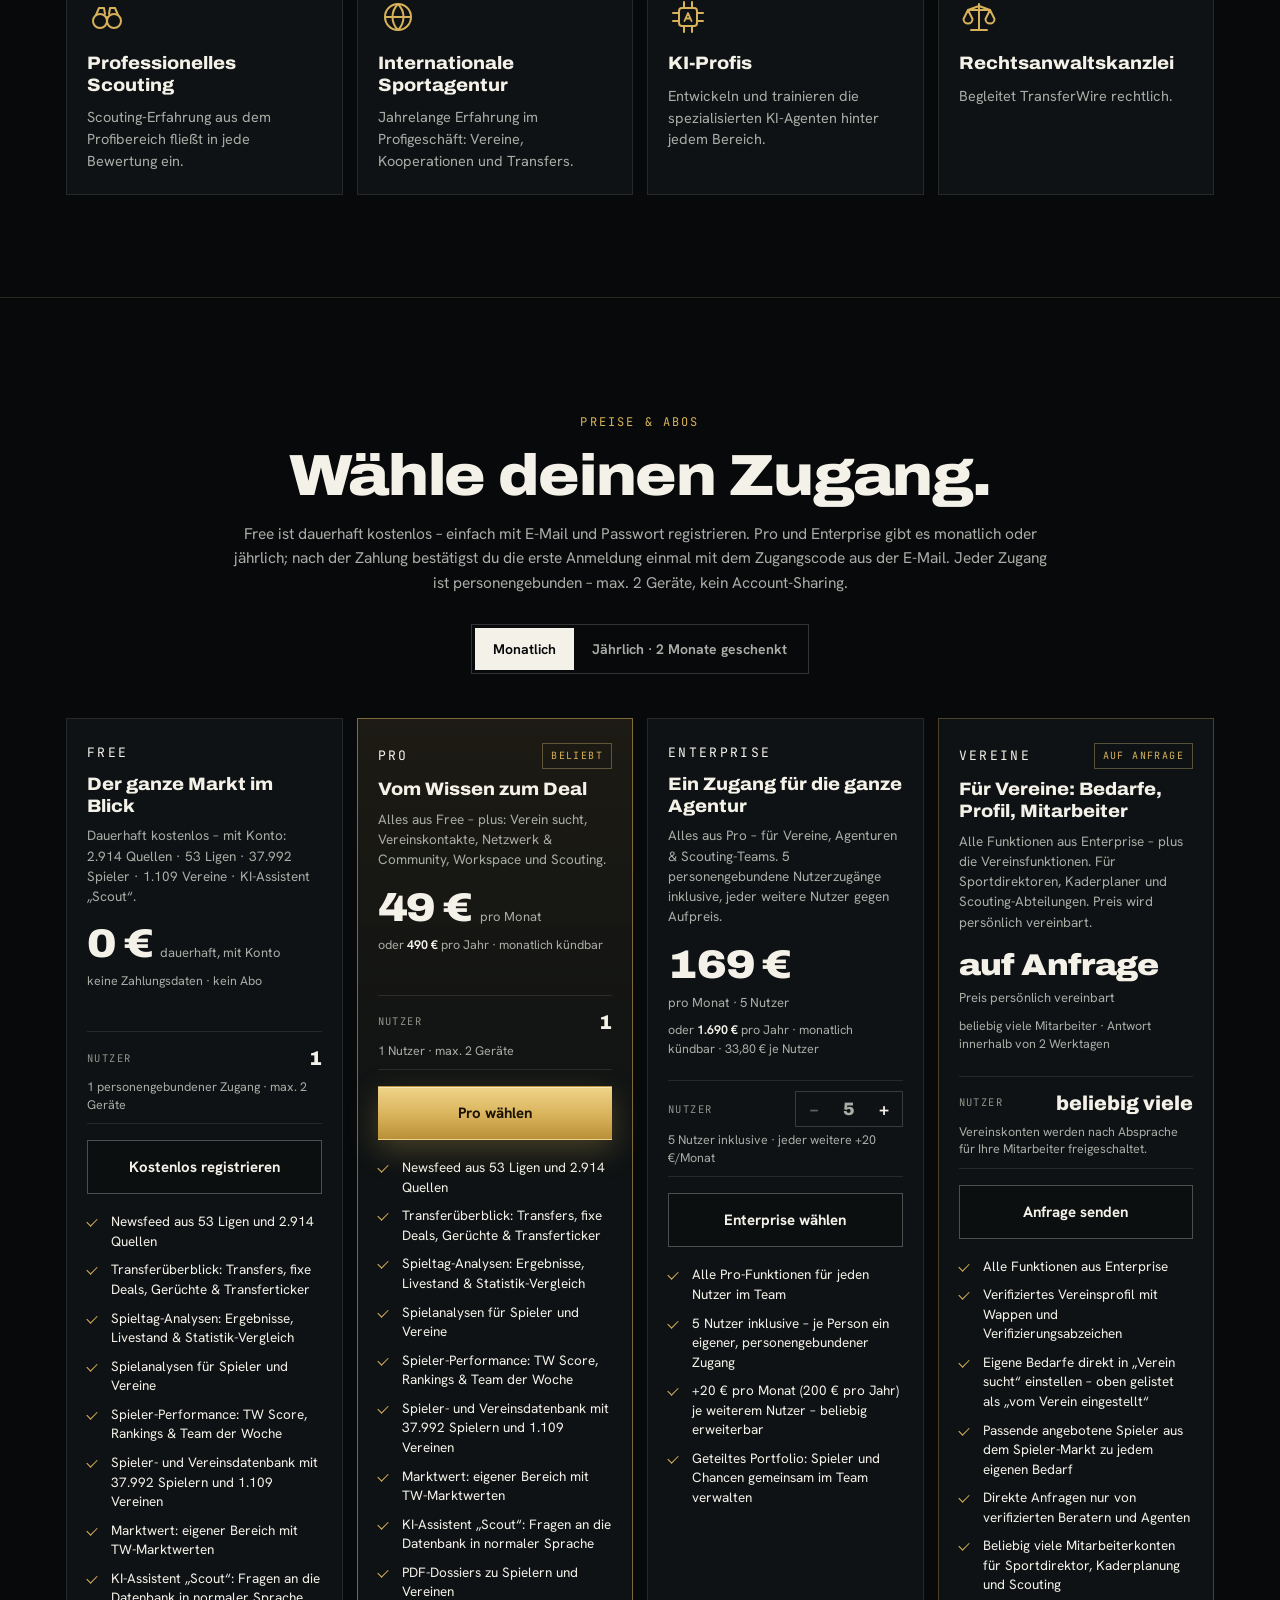
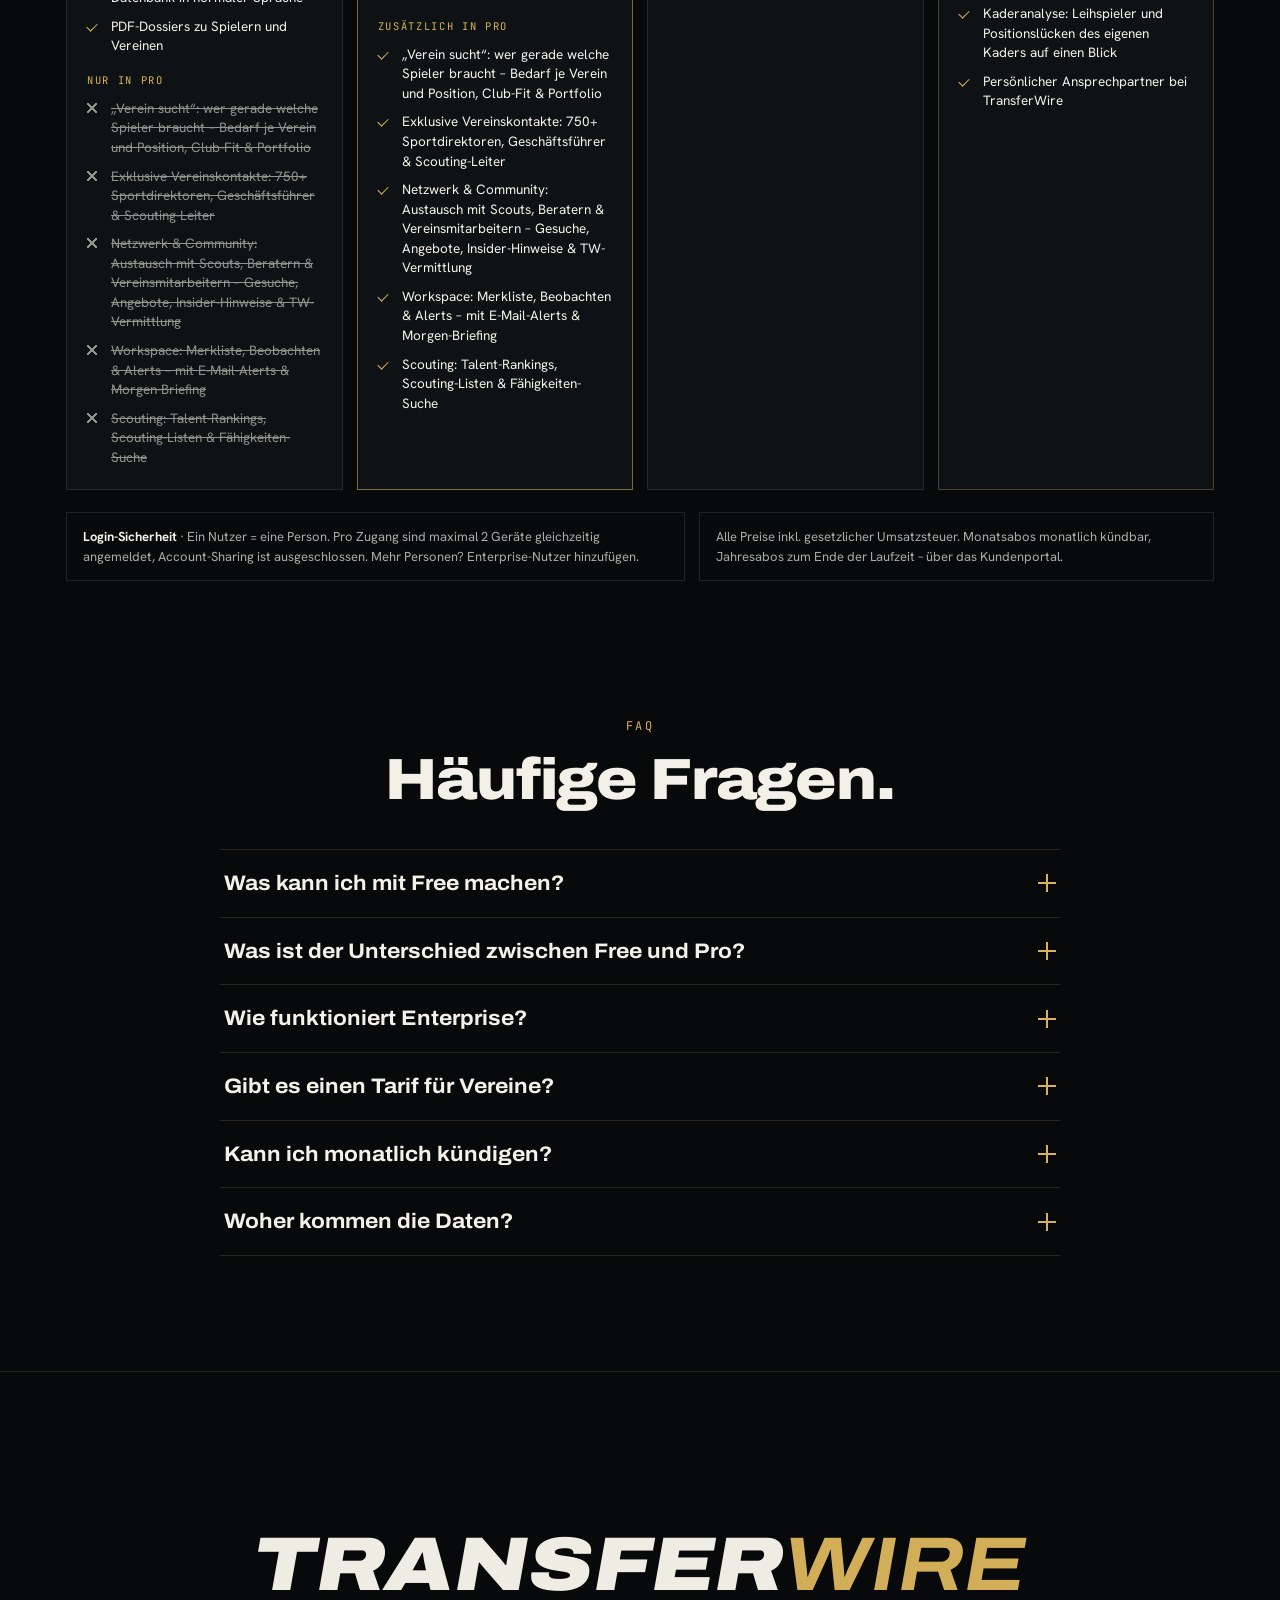
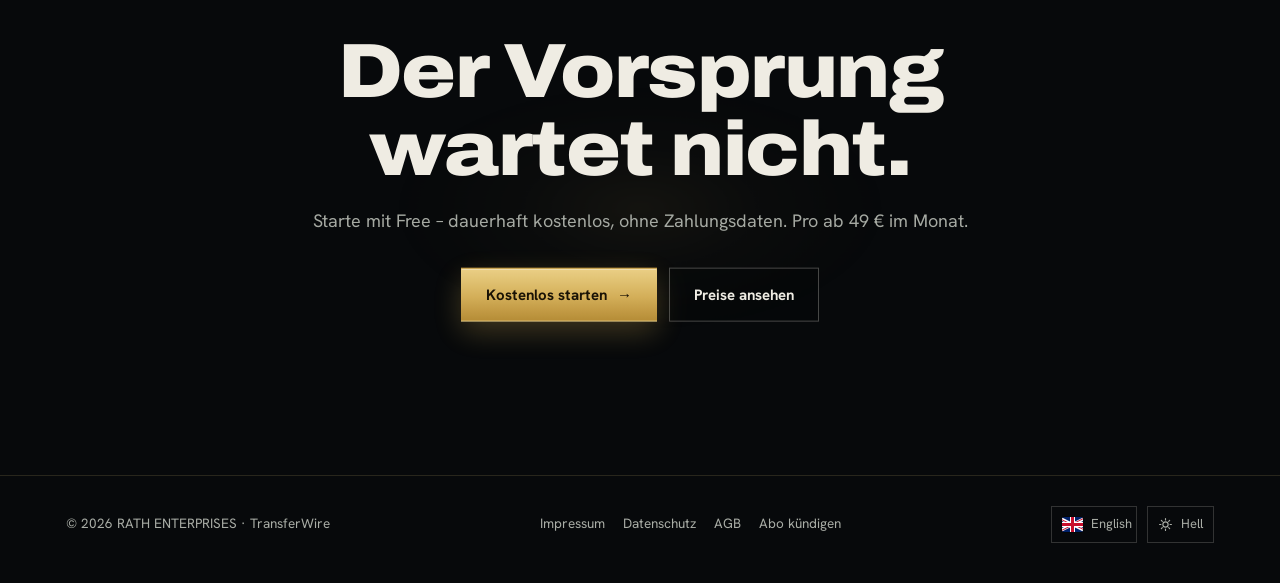
==== commit d5918442: "Startseite in sieben Sprachen (es, fr, it, pt, tr neu), Sprachmenue, Sprache nach Browser (OP 675)" ====
--- a/de/index.html
+++ b/de/index.html
@@ -10,6 +10,11 @@
 <link rel="canonical" href="https://transferwire.de/de/">
 <link rel="alternate" hreflang="en" href="https://transferwire.de/">
 <link rel="alternate" hreflang="de" href="https://transferwire.de/de/">
+<link rel="alternate" hreflang="es" href="https://transferwire.de/es/">
+<link rel="alternate" hreflang="fr" href="https://transferwire.de/fr/">
+<link rel="alternate" hreflang="it" href="https://transferwire.de/it/">
+<link rel="alternate" hreflang="pt-BR" href="https://transferwire.de/pt/">
+<link rel="alternate" hreflang="tr" href="https://transferwire.de/tr/">
 <link rel="alternate" hreflang="x-default" href="https://transferwire.de/">
 <link rel="icon" type="image/png" sizes="32x32" href="/assets/s2/fav-32.2fa695a5e4.png">
 <link rel="icon" type="image/png" sizes="192x192" href="/assets/s2/fav-192.6c2f13d9b5.png">
@@ -27,6 +32,11 @@
 <meta property="og:image:alt" content="TransferWire – Football intelligence. One move ahead.">
 <meta property="og:locale" content="de_DE">
 <meta property="og:locale:alternate" content="en_US">
+<meta property="og:locale:alternate" content="es_ES">
+<meta property="og:locale:alternate" content="fr_FR">
+<meta property="og:locale:alternate" content="it_IT">
+<meta property="og:locale:alternate" content="pt_BR">
+<meta property="og:locale:alternate" content="tr_TR">
 <meta name="twitter:card" content="summary_large_image">
 <meta name="twitter:title" content="TransferWire – Football intelligence. One move ahead.">
 <meta name="twitter:description" content="Transfers, Talente und Vereinsbedarf aus 53 Ligen an einem Ort – für Berater, Scouts, Sportdirektoren und Vereine.">
@@ -477,7 +487,7 @@
   .fx-shot { perspective:1800px }
 }
 </style>
-<script type="application/ld+json">{"@context":"https://schema.org","@graph":[{"@type":"Organization","@id":"https://transferwire.de/#org","name":"TransferWire","url":"https://transferwire.de/","logo":"https://transferwire.de/assets/s2/logo-512.503fe3673f.png"},{"@type":"WebSite","@id":"https://transferwire.de/#web","url":"https://transferwire.de/","name":"TransferWire","inLanguage":["en","de"],"publisher":{"@id":"https://transferwire.de/#org"}},{"@type":"WebPage","@id":"https://transferwire.de/de/#seite","url":"https://transferwire.de/de/","name":"TransferWire – Transfers, Vereinsbedarf & Scouting aus 53 Ligen","description":"Transfermeldungen und Gerüchte, Vereinsbedarf mit passenden Spielern, eigene Marktwerte, Scouting und Spielerdatenbank aus 53 Ligen – stündlich aktuell. Kostenlos starten.","inLanguage":"de","isPartOf":{"@id":"https://transferwire.de/#web"},"primaryImageOfPage":"https://transferwire.de/assets/s2/og-de.ccb0f8d3d9.jpg"},{"@type":"SoftwareApplication","name":"TransferWire","applicationCategory":"BusinessApplication","applicationSubCategory":"Football transfer and scouting platform","operatingSystem":"Web","url":"https://transferwire.de/app.html","description":"Transfermeldungen und Gerüchte, Vereinsbedarf mit passenden Spielern, eigene Marktwerte, Scouting und Spielerdatenbank aus 53 Ligen – stündlich aktuell. Kostenlos starten.","inLanguage":["en","de"],"offers":[{"@type":"Offer","name":"Free","price":"0","priceCurrency":"EUR"},{"@type":"Offer","name":"Pro","price":"49","priceCurrency":"EUR"},{"@type":"Offer","name":"Enterprise","price":"169","priceCurrency":"EUR"}]},{"@type":"FAQPage","inLanguage":"de","mainEntity":[{"@type":"Question","name":"Was kann ich mit Free machen?","acceptedAnswer":{"@type":"Answer","text":"Free ist dauerhaft kostenlos: Registriere dich mit E-Mail und Passwort – ohne Zahlungsdaten. Du nutzt Newsfeed, Transfers, Spieltag, Spieler-Performance, Spieler- und Vereinsdatenbank, den Bereich Marktwert, den KI-Assistenten „Scout“ und PDF-Dossiers."}},{"@type":"Question","name":"Was ist der Unterschied zwischen Free und Pro?","acceptedAnswer":{"@type":"Answer","text":"Free zeigt dir den Markt – Pro bringt dich zum Deal. Mit Pro (49 €/Monat oder 490 €/Jahr) siehst du in „Verein sucht“, welcher Verein gerade welchen Spieler braucht und wie wahrscheinlich er verpflichtet. Du erreichst über 750 Entscheider direkt über die Vereinskontakte, bietest Spieler im Spieler-Markt an und tauschst dich im Netzwerk mit Scouts, Beratern und Vereinen aus. Der Workspace hält dich mit Alerts und Morgen-Briefing auf dem Laufenden, dazu kommt Scouting mit Talent-Rankings."}},{"@type":"Question","name":"Wie funktioniert Enterprise?","acceptedAnswer":{"@type":"Answer","text":"Enterprise enthält alle Pro-Funktionen für ein ganzes Team: 5 personengebundene Nutzer sind im Grundpreis von 169 €/Monat (1.690 €/Jahr) enthalten, jeder weitere Nutzer kostet 20 €/Monat (200 €/Jahr). Die Nutzeranzahl wählst du direkt bei der Buchung. Nach der Zahlung bekommst du per E-Mail für jeden weiteren Nutzer einen persönlichen Team-Code mit Einladungslink – deine Kollegen registrieren sich kostenlos, lösen den Code ein und haben sofort alle Pro-Funktionen."}},{"@type":"Question","name":"Gibt es einen Tarif für Vereine?","acceptedAnswer":{"@type":"Answer","text":"Ja. Der Tarif „Vereine“ enthält alle Funktionen aus Enterprise plus die Vereinsfunktionen: verifiziertes Vereinsprofil mit Verifizierungsabzeichen, eigene Bedarfe in „Verein sucht“, passende Angebote aus dem Spieler-Markt und beliebig viele Mitarbeiterkonten. Den Preis vereinbaren wir persönlich – stell einfach eine Anfrage, wir melden uns innerhalb von 2 Werktagen."}},{"@type":"Question","name":"Kann ich monatlich kündigen?","acceptedAnswer":{"@type":"Answer","text":"Ja. Monatsabos sind jederzeit zum nächsten Abrechnungstermin kündbar, Jahresabos zum Ende der Laufzeit – über das Kundenportal. Danach nutzt du TransferWire weiter mit Free."}},{"@type":"Question","name":"Woher kommen die Daten?","acceptedAnswer":{"@type":"Answer","text":"Aus 2.914 Live-Quellen, offiziellen Vereinskanälen und Sportdaten-Partnern – kombiniert mit Insider-Hinweisen aus unserem Netzwerk. Zusätzlich arbeiten wir mit privaten Datenanbietern zusammen: Länderweit liefern sie aus jeder unserer Ligen Spielstatistiken, Leistungsauswertungen und weitere Spieldaten. Jede Meldung bekommt eine Verlässlichkeits-Einstufung."}}]}]}</script>
+<script type="application/ld+json">{"@context":"https://schema.org","@graph":[{"@type":"Organization","@id":"https://transferwire.de/#org","name":"TransferWire","url":"https://transferwire.de/","logo":"https://transferwire.de/assets/s2/logo-512.503fe3673f.png"},{"@type":"WebSite","@id":"https://transferwire.de/#web","url":"https://transferwire.de/","name":"TransferWire","inLanguage":["en","de","es","fr","it","pt-BR","tr"],"publisher":{"@id":"https://transferwire.de/#org"}},{"@type":"WebPage","@id":"https://transferwire.de/de/#seite","url":"https://transferwire.de/de/","name":"TransferWire – Transfers, Vereinsbedarf & Scouting aus 53 Ligen","description":"Transfermeldungen und Gerüchte, Vereinsbedarf mit passenden Spielern, eigene Marktwerte, Scouting und Spielerdatenbank aus 53 Ligen – stündlich aktuell. Kostenlos starten.","inLanguage":"de","isPartOf":{"@id":"https://transferwire.de/#web"},"primaryImageOfPage":"https://transferwire.de/assets/s2/og-de.ccb0f8d3d9.jpg"},{"@type":"SoftwareApplication","name":"TransferWire","applicationCategory":"BusinessApplication","applicationSubCategory":"Football transfer and scouting platform","operatingSystem":"Web","url":"https://transferwire.de/app.html","description":"Transfermeldungen und Gerüchte, Vereinsbedarf mit passenden Spielern, eigene Marktwerte, Scouting und Spielerdatenbank aus 53 Ligen – stündlich aktuell. Kostenlos starten.","inLanguage":["en","de","es","fr","it","pt-BR","tr"],"offers":[{"@type":"Offer","name":"Free","price":"0","priceCurrency":"EUR"},{"@type":"Offer","name":"Pro","price":"49","priceCurrency":"EUR"},{"@type":"Offer","name":"Enterprise","price":"169","priceCurrency":"EUR"}]},{"@type":"FAQPage","inLanguage":"de","mainEntity":[{"@type":"Question","name":"Was kann ich mit Free machen?","acceptedAnswer":{"@type":"Answer","text":"Free ist dauerhaft kostenlos: Registriere dich mit E-Mail und Passwort – ohne Zahlungsdaten. Du nutzt Newsfeed, Transfers, Spieltag, Spieler-Performance, Spieler- und Vereinsdatenbank, den Bereich Marktwert, den KI-Assistenten „Scout“ und PDF-Dossiers."}},{"@type":"Question","name":"Was ist der Unterschied zwischen Free und Pro?","acceptedAnswer":{"@type":"Answer","text":"Free zeigt dir den Markt – Pro bringt dich zum Deal. Mit Pro (49 €/Monat oder 490 €/Jahr) siehst du in „Verein sucht“, welcher Verein gerade welchen Spieler braucht und wie wahrscheinlich er verpflichtet. Du erreichst über 750 Entscheider direkt über die Vereinskontakte, bietest Spieler im Spieler-Markt an und tauschst dich im Netzwerk mit Scouts, Beratern und Vereinen aus. Der Workspace hält dich mit Alerts und Morgen-Briefing auf dem Laufenden, dazu kommt Scouting mit Talent-Rankings."}},{"@type":"Question","name":"Wie funktioniert Enterprise?","acceptedAnswer":{"@type":"Answer","text":"Enterprise enthält alle Pro-Funktionen für ein ganzes Team: 5 personengebundene Nutzer sind im Grundpreis von 169 €/Monat (1.690 €/Jahr) enthalten, jeder weitere Nutzer kostet 20 €/Monat (200 €/Jahr). Die Nutzeranzahl wählst du direkt bei der Buchung. Nach der Zahlung bekommst du per E-Mail für jeden weiteren Nutzer einen persönlichen Team-Code mit Einladungslink – deine Kollegen registrieren sich kostenlos, lösen den Code ein und haben sofort alle Pro-Funktionen."}},{"@type":"Question","name":"Gibt es einen Tarif für Vereine?","acceptedAnswer":{"@type":"Answer","text":"Ja. Der Tarif „Vereine“ enthält alle Funktionen aus Enterprise plus die Vereinsfunktionen: verifiziertes Vereinsprofil mit Verifizierungsabzeichen, eigene Bedarfe in „Verein sucht“, passende Angebote aus dem Spieler-Markt und beliebig viele Mitarbeiterkonten. Den Preis vereinbaren wir persönlich – stell einfach eine Anfrage, wir melden uns innerhalb von 2 Werktagen."}},{"@type":"Question","name":"Kann ich monatlich kündigen?","acceptedAnswer":{"@type":"Answer","text":"Ja. Monatsabos sind jederzeit zum nächsten Abrechnungstermin kündbar, Jahresabos zum Ende der Laufzeit – über das Kundenportal. Danach nutzt du TransferWire weiter mit Free."}},{"@type":"Question","name":"Woher kommen die Daten?","acceptedAnswer":{"@type":"Answer","text":"Aus 2.914 Live-Quellen, offiziellen Vereinskanälen und Sportdaten-Partnern – kombiniert mit Insider-Hinweisen aus unserem Netzwerk. Zusätzlich arbeiten wir mit privaten Datenanbietern zusammen: Länderweit liefern sie aus jeder unserer Ligen Spielstatistiken, Leistungsauswertungen und weitere Spieldaten. Jede Meldung bekommt eine Verlässlichkeits-Einstufung."}}]}]}</script>
 </head>
 <body>
 <a class="sprung" href="#inhalt">Zum Inhalt springen</a>
@@ -487,6 +497,11 @@
 <clipPath id="fl-gb-t"><path d="M30,15 h30 v15 z v15 h-30 z h-30 v-15 z v-15 h30 z"/></clipPath>
 <symbol id="fl-gb" viewBox="0 0 60 30" preserveAspectRatio="xMidYMid slice"><g clip-path="url(#fl-gb-s)"><path d="M0,0 v30 h60 v-30 z" fill="#012169"/><path d="M0,0 L60,30 M60,0 L0,30" stroke="#fff" stroke-width="6"/><path d="M0,0 L60,30 M60,0 L0,30" clip-path="url(#fl-gb-t)" stroke="#C8102E" stroke-width="4"/><path d="M30,0 v30 M0,15 h60" stroke="#fff" stroke-width="10"/><path d="M30,0 v30 M0,15 h60" stroke="#C8102E" stroke-width="6"/></g></symbol>
 <symbol id="fl-de" viewBox="0 0 5 3" preserveAspectRatio="xMidYMid slice"><rect width="5" height="1" y="0" fill="#000"/><rect width="5" height="1" y="1" fill="#DD0000"/><rect width="5" height="1" y="2" fill="#FFCE00"/></symbol>
+<symbol id="fl-es" viewBox="0 0 6 4" preserveAspectRatio="xMidYMid slice"><rect width="6" height="4" fill="#AA151B"/><rect width="6" height="2" y="1" fill="#F1BF00"/></symbol>
+<symbol id="fl-fr" viewBox="0 0 3 2" preserveAspectRatio="xMidYMid slice"><rect width="1" height="2" fill="#0055A4"/><rect width="1" height="2" x="1" fill="#fff"/><rect width="1" height="2" x="2" fill="#EF4135"/></symbol>
+<symbol id="fl-it" viewBox="0 0 3 2" preserveAspectRatio="xMidYMid slice"><rect width="1" height="2" fill="#009246"/><rect width="1" height="2" x="1" fill="#fff"/><rect width="1" height="2" x="2" fill="#CE2B37"/></symbol>
+<symbol id="fl-br" viewBox="0 0 28 20" preserveAspectRatio="xMidYMid slice"><rect width="28" height="20" fill="#009C3B"/><path d="M14 2.6 25.4 10 14 17.4 2.6 10z" fill="#FFDF00"/><circle cx="14" cy="10" r="4.5" fill="#002776"/></symbol>
+<symbol id="fl-tr" viewBox="0 0 30 20" preserveAspectRatio="xMidYMid slice"><rect width="30" height="20" fill="#E30A17"/><circle cx="11.5" cy="10" r="5" fill="#fff"/><circle cx="12.75" cy="10" r="4" fill="#E30A17"/><path d="M14.80 10.00 16.49 9.41 16.53 7.62 17.61 9.05 19.32 8.53 18.30 10.00 19.32 11.47 17.61 10.95 16.53 12.38 16.49 10.59z" fill="#fff"/></symbol>
 <symbol id="ic-haken" viewBox="0 0 24 24"><path d="M12 3l7 3v5c0 5-3.5 8.5-7 10-3.5-1.5-7-5-7-10V6l7-3z" fill="none" stroke="currentColor" stroke-width="2" stroke-linejoin="round"/><path d="M9 12l2 2 4-4" fill="none" stroke="currentColor" stroke-width="2.2" stroke-linecap="round" stroke-linejoin="round"/></symbol>
 <symbol id="ic-sonne" viewBox="0 0 24 24"><circle cx="12" cy="12" r="4.2" fill="none" stroke="currentColor" stroke-width="1.8"/><path d="M12 2.5v2.2M12 19.3v2.2M2.5 12h2.2M19.3 12h2.2M5.3 5.3l1.6 1.6M17.1 17.1l1.6 1.6M5.3 18.7l1.6-1.6M17.1 6.9l1.6-1.6" stroke="currentColor" stroke-width="1.8" stroke-linecap="round"/></symbol>
 <symbol id="ic-mond" viewBox="0 0 24 24"><path d="M20 14.5A8 8 0 0 1 9.5 4a8 8 0 1 0 10.5 10.5z" fill="none" stroke="currentColor" stroke-width="1.8" stroke-linejoin="round"/></symbol>
@@ -503,7 +518,7 @@
         <span>TRANSFER<b>WIRE</b></span>
       </a>
       <nav class="nav-rechts" aria-label="Hauptnavigation">
-        <div class="sprache"><button type="button" class="sprach-knopf" data-sprache-knopf aria-haspopup="true" aria-expanded="false" aria-controls="sprachMenue" aria-label="Sprache wählen: Deutsch"><svg class="flagge" aria-hidden="true" focusable="false"><use href="#fl-de"/></svg><span class="name">Deutsch</span><span class="kurz">DE</span><span class="pfeil" aria-hidden="true"></span></button><div class="sprach-menue" id="sprachMenue" role="menu" hidden><a href="/" lang="en" hreflang="en" data-sprache="en" role="menuitem"><svg class="flagge" aria-hidden="true" focusable="false"><use href="#fl-gb"/></svg>English</a><a href="/de/" lang="de" hreflang="de" data-sprache="de" aria-current="true" role="menuitem"><svg class="flagge" aria-hidden="true" focusable="false"><use href="#fl-de"/></svg>Deutsch</a></div></div>
+        <div class="sprache"><button type="button" class="sprach-knopf" data-sprache-knopf aria-haspopup="true" aria-expanded="false" aria-controls="sprachMenue" aria-label="Sprache wählen: Deutsch"><svg class="flagge" aria-hidden="true" focusable="false"><use href="#fl-de"/></svg><span class="name">Deutsch</span><span class="kurz">DE</span><span class="pfeil" aria-hidden="true"></span></button><div class="sprach-menue" id="sprachMenue" role="menu" hidden><a href="/" lang="en" hreflang="en" data-sprache="en" role="menuitem"><svg class="flagge" aria-hidden="true" focusable="false"><use href="#fl-gb"/></svg>English</a><a href="/de/" lang="de" hreflang="de" data-sprache="de" aria-current="true" role="menuitem"><svg class="flagge" aria-hidden="true" focusable="false"><use href="#fl-de"/></svg>Deutsch</a><a href="/es/" lang="es" hreflang="es" data-sprache="es" role="menuitem"><svg class="flagge" aria-hidden="true" focusable="false"><use href="#fl-es"/></svg>Español</a><a href="/fr/" lang="fr" hreflang="fr" data-sprache="fr" role="menuitem"><svg class="flagge" aria-hidden="true" focusable="false"><use href="#fl-fr"/></svg>Français</a><a href="/it/" lang="it" hreflang="it" data-sprache="it" role="menuitem"><svg class="flagge" aria-hidden="true" focusable="false"><use href="#fl-it"/></svg>Italiano</a><a href="/pt/" lang="pt-BR" hreflang="pt-BR" data-sprache="pt" role="menuitem"><svg class="flagge" aria-hidden="true" focusable="false"><use href="#fl-br"/></svg>Português</a><a href="/tr/" lang="tr" hreflang="tr" data-sprache="tr" role="menuitem"><svg class="flagge" aria-hidden="true" focusable="false"><use href="#fl-tr"/></svg>Türkçe</a></div></div>
         <a class="nav-link weg" href="#funktionen">Funktionen</a>
         <a class="nav-link weg" href="#preise">Preise</a>
         <button type="button" class="thema-knopf" data-thema-knopf data-zu-hell="Helles Design einschalten" data-zu-dunkel="Dunkles Design einschalten" aria-label="Helles Design einschalten"><svg class="sonne" aria-hidden="true"><use href="#ic-sonne"/></svg><svg class="mond" aria-hidden="true"><use href="#ic-mond"/></svg></button>
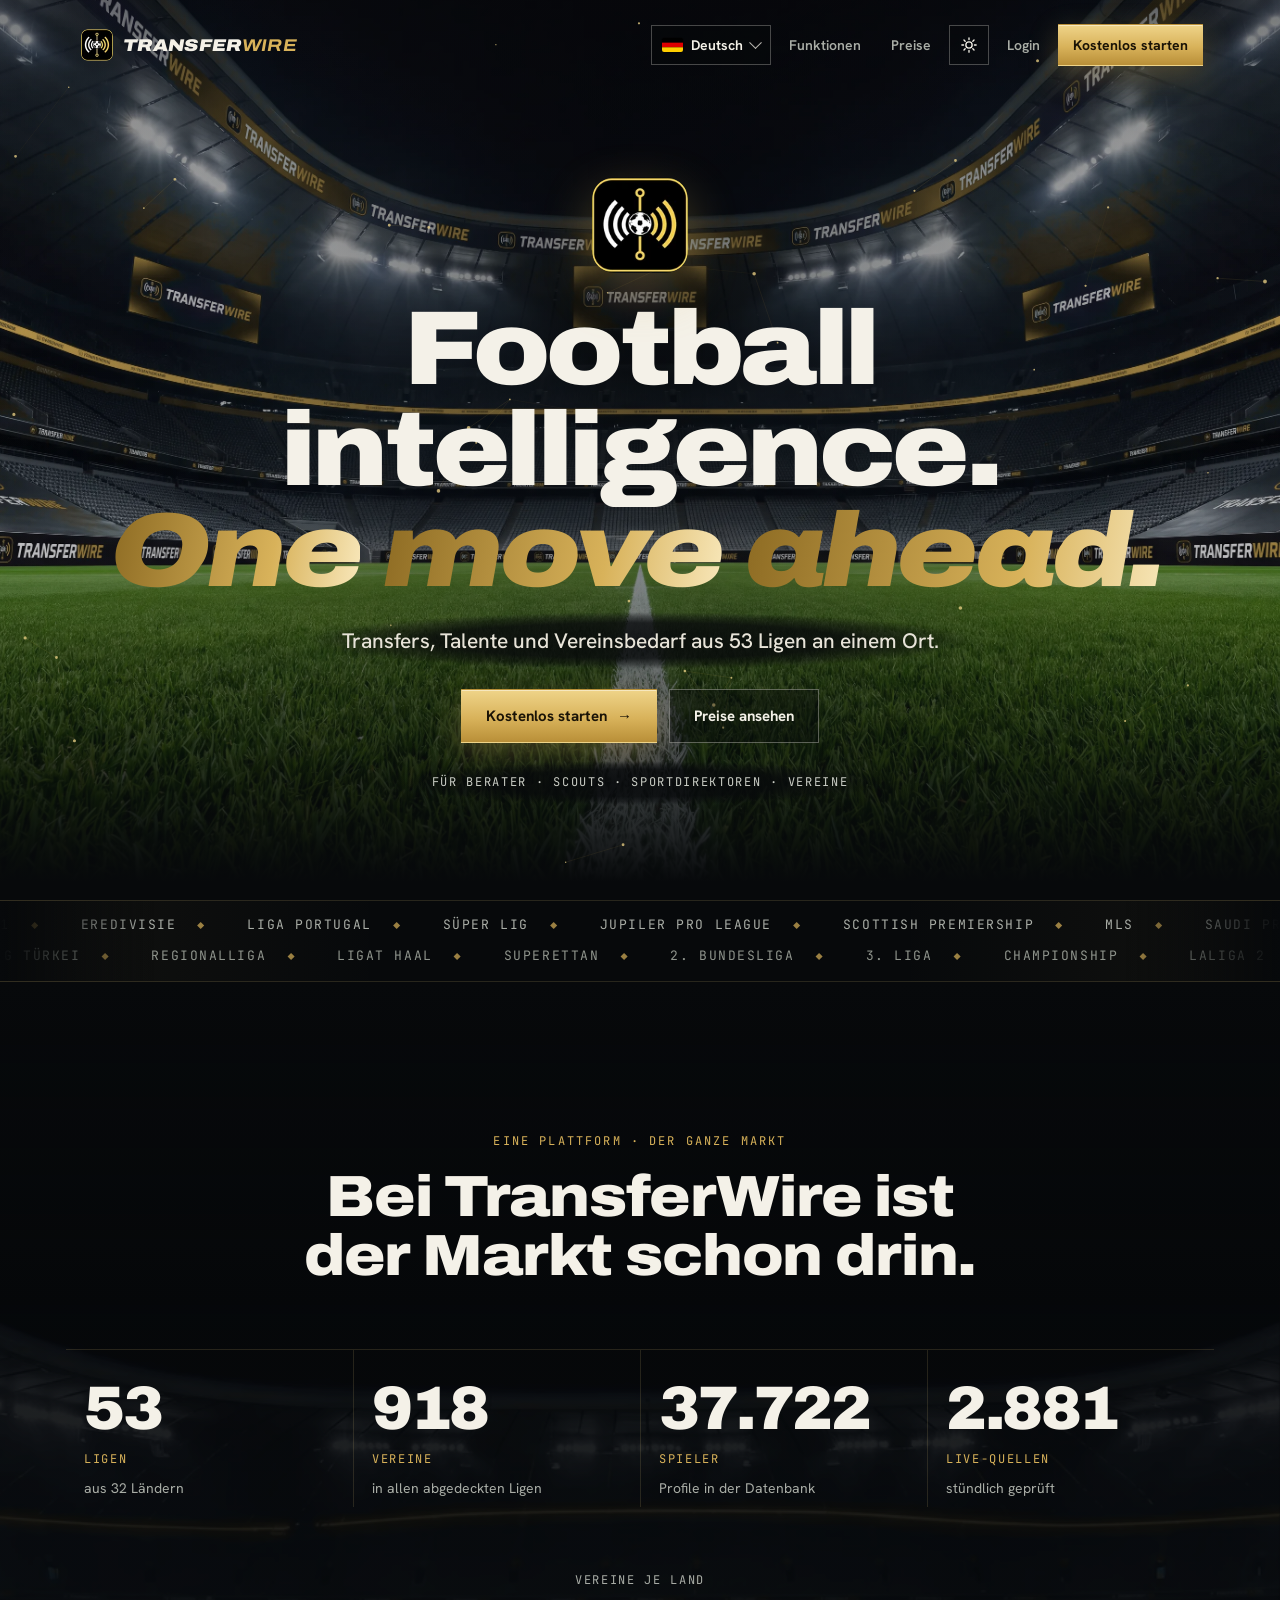
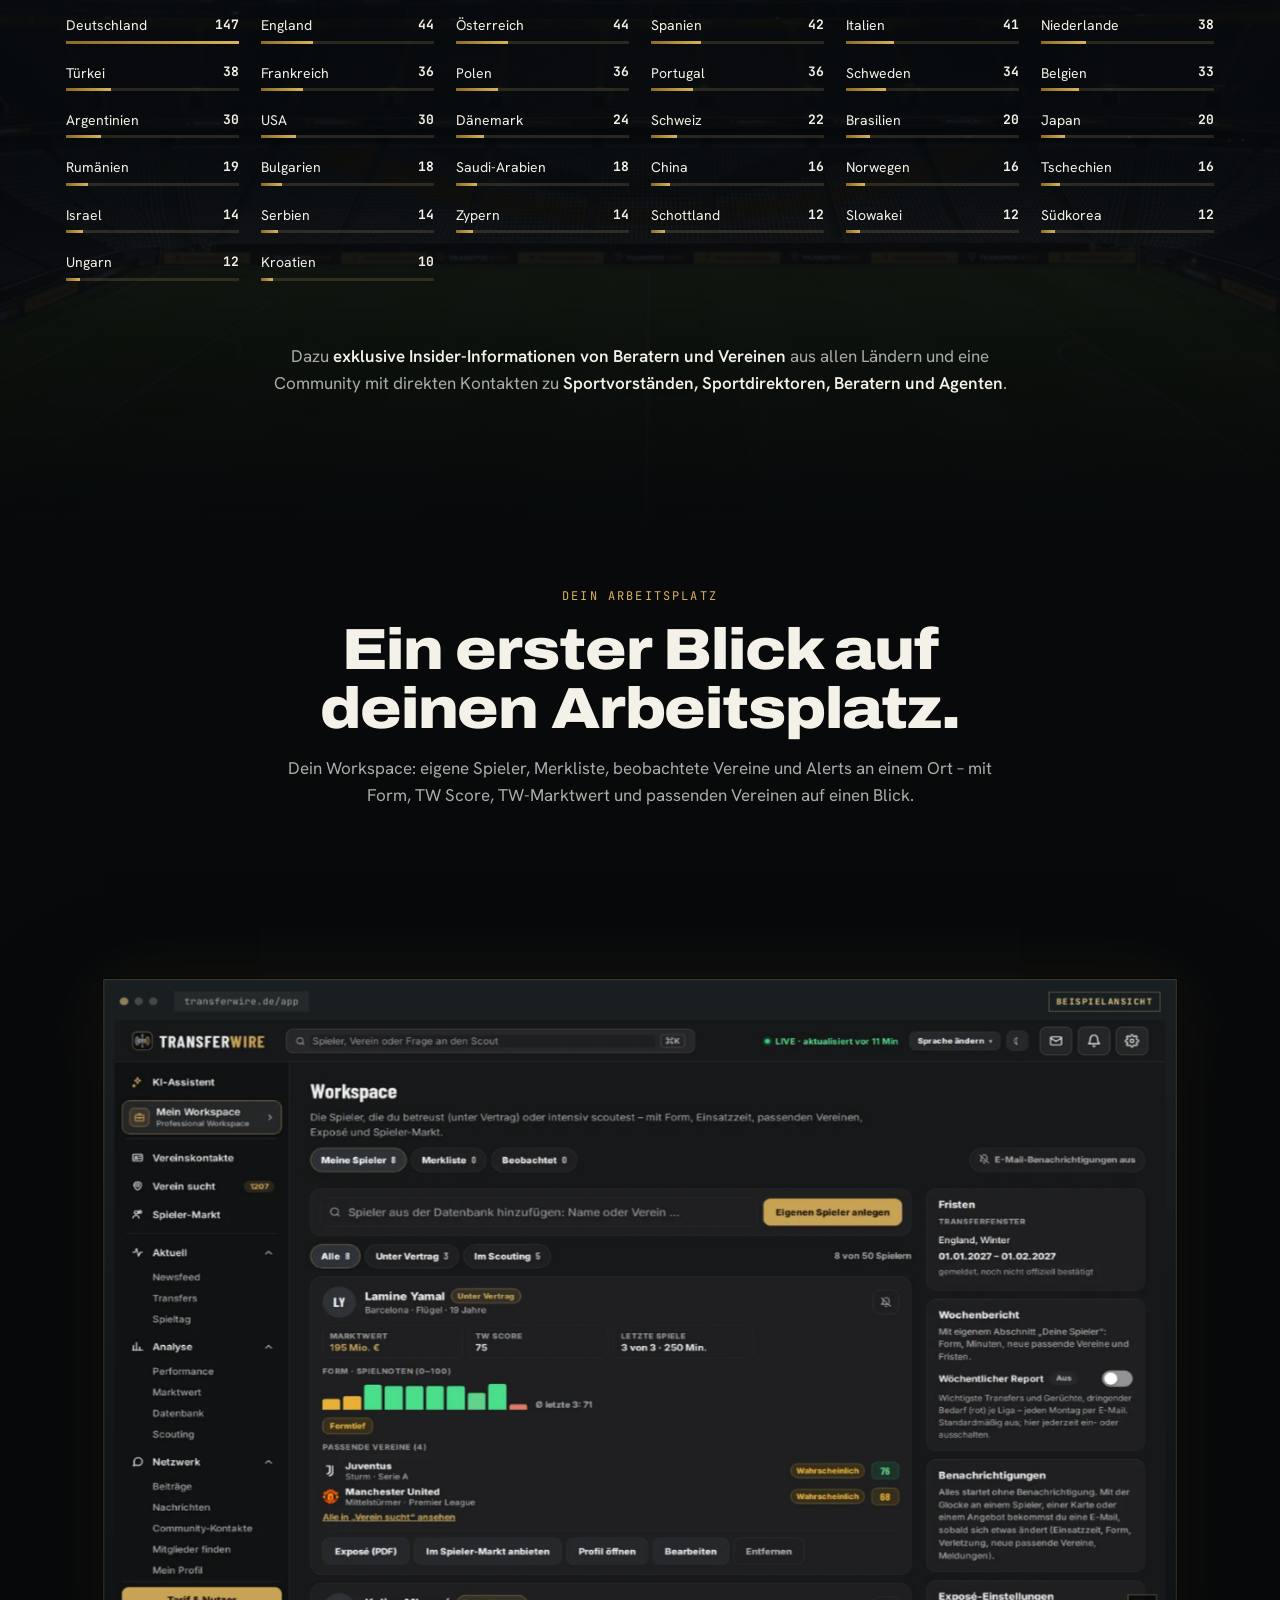
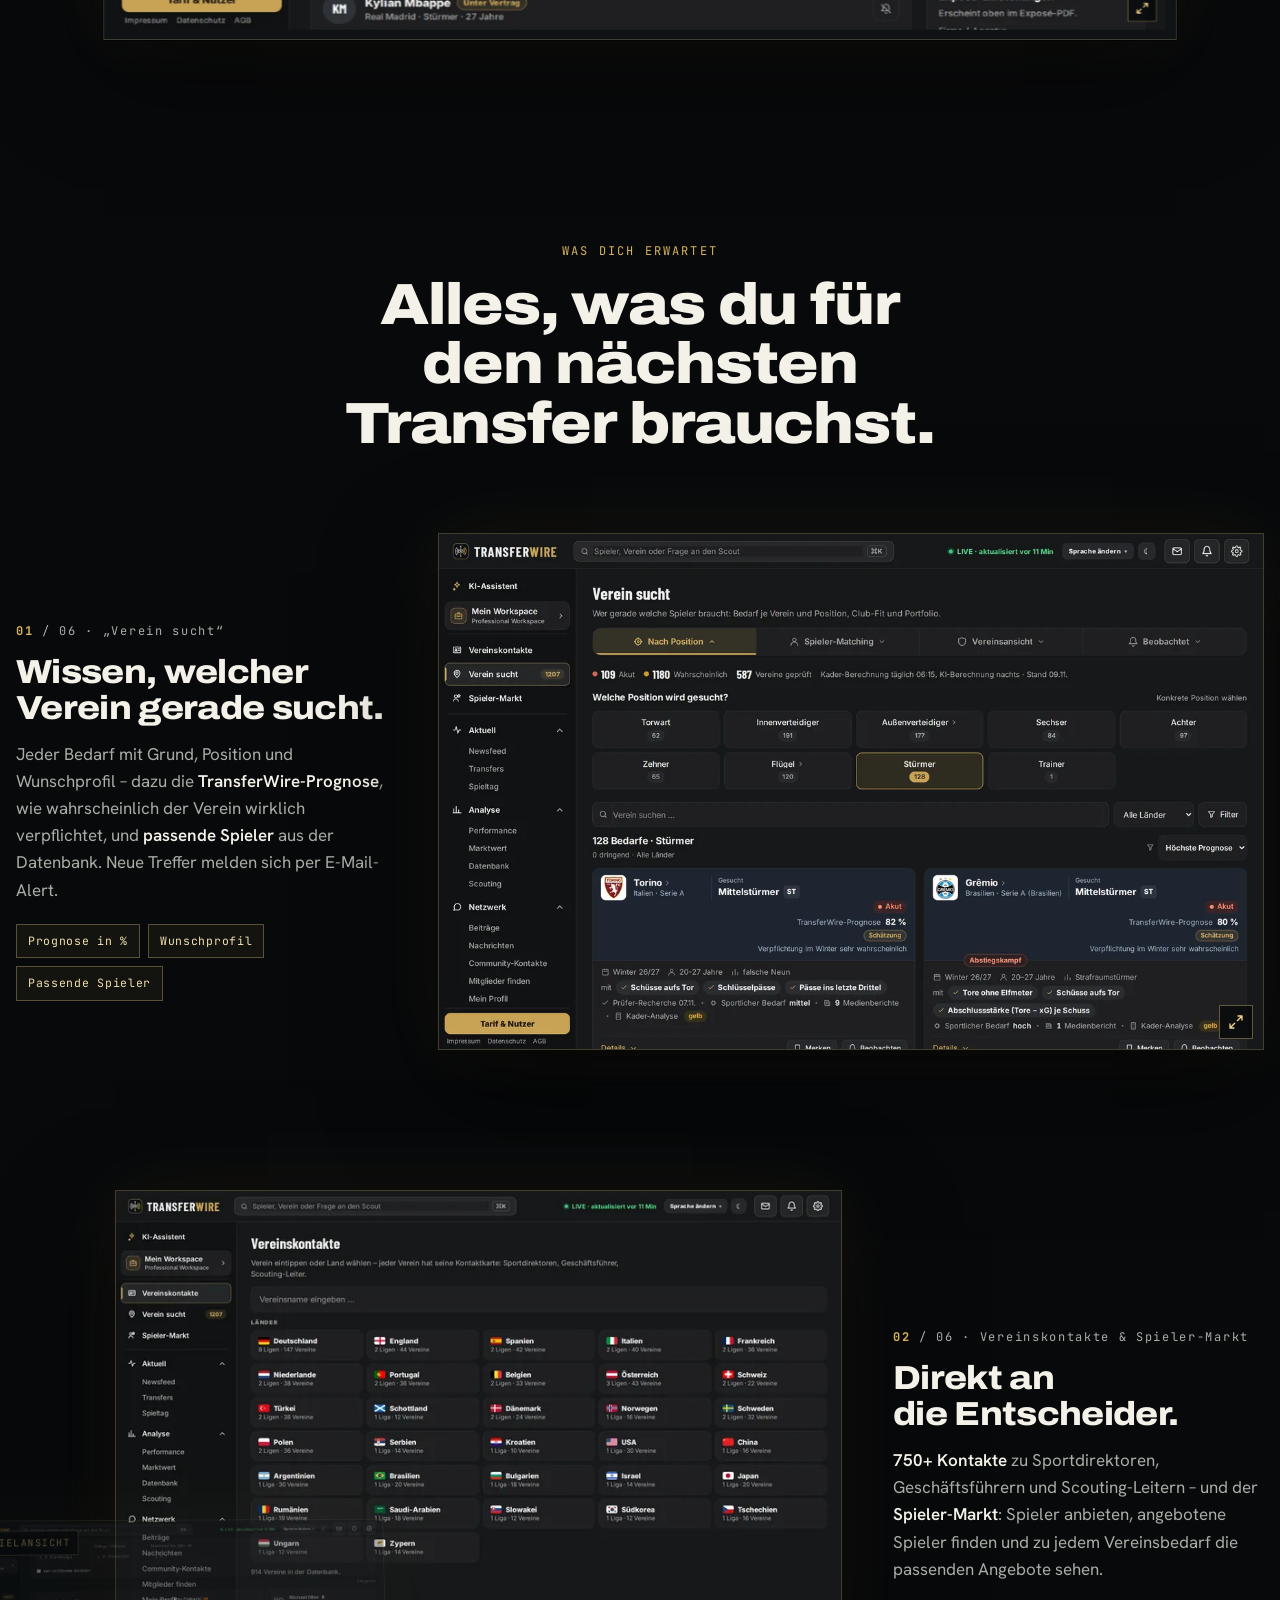
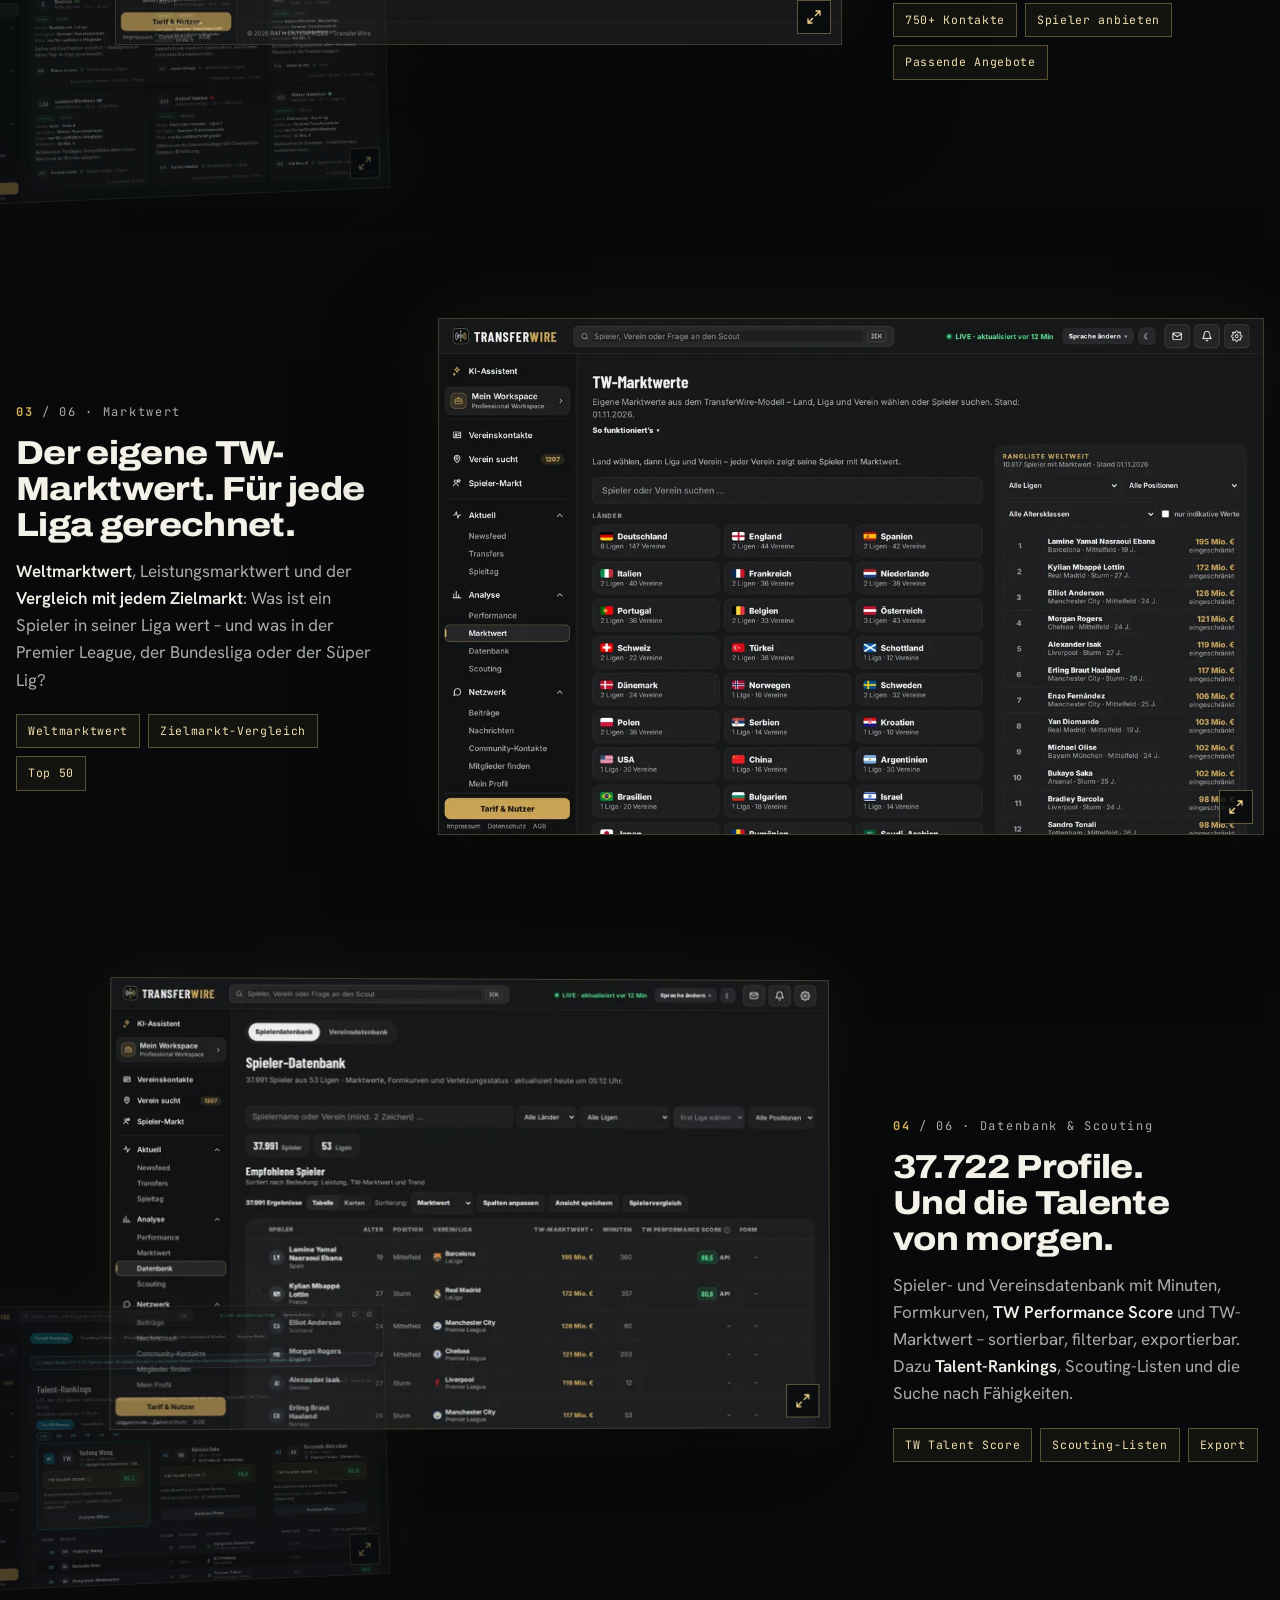
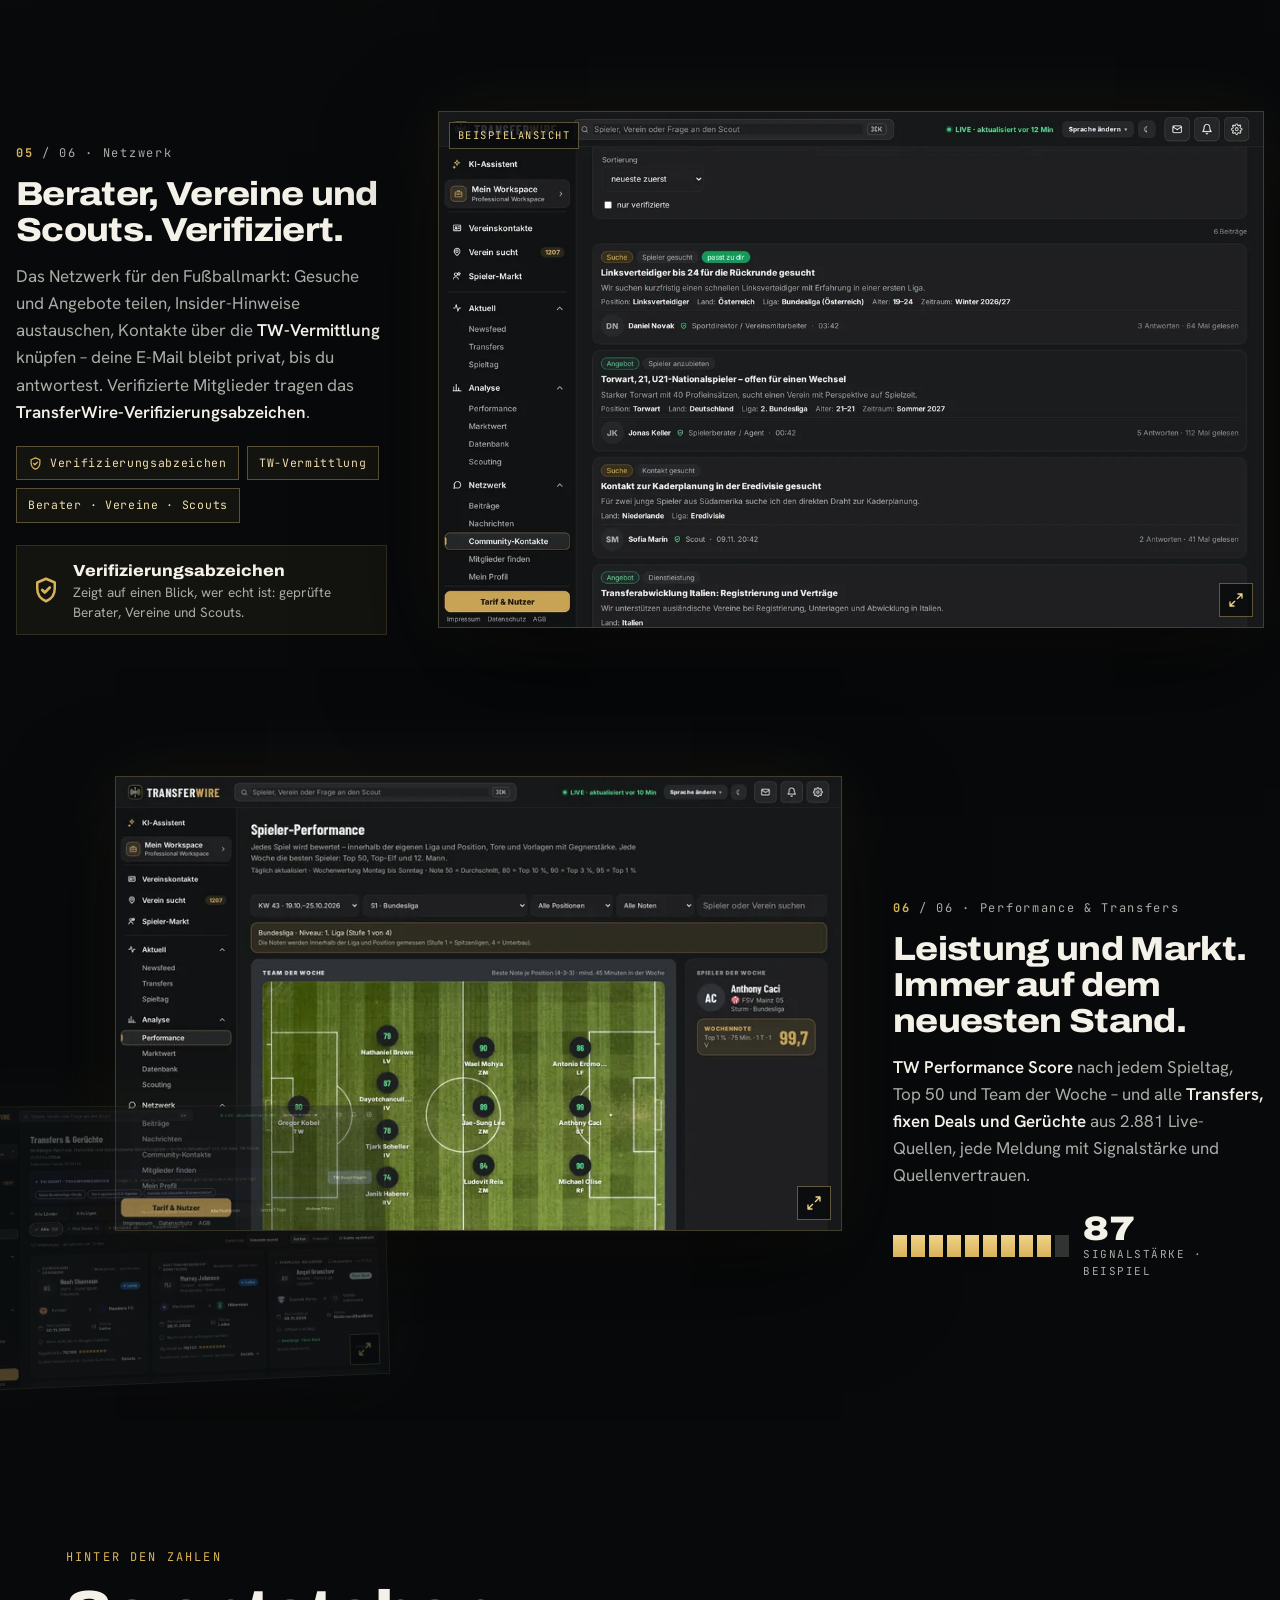
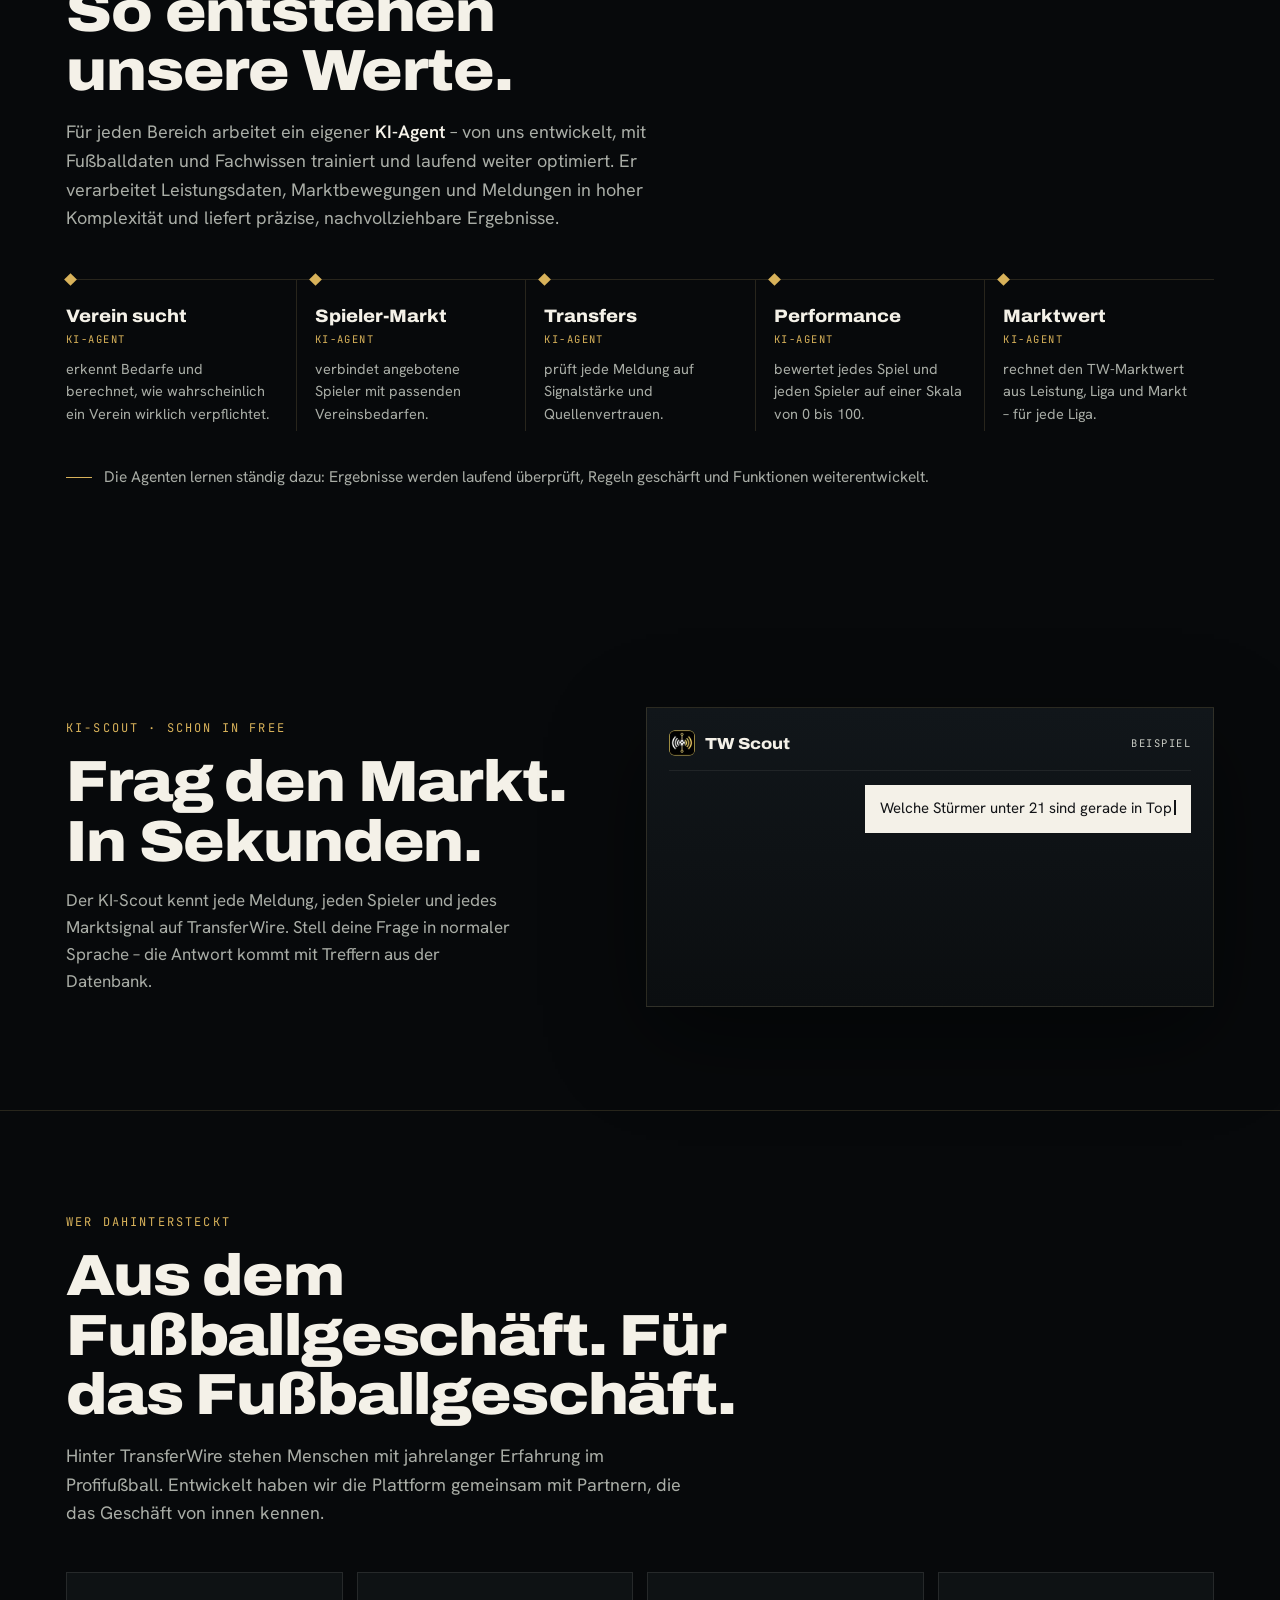
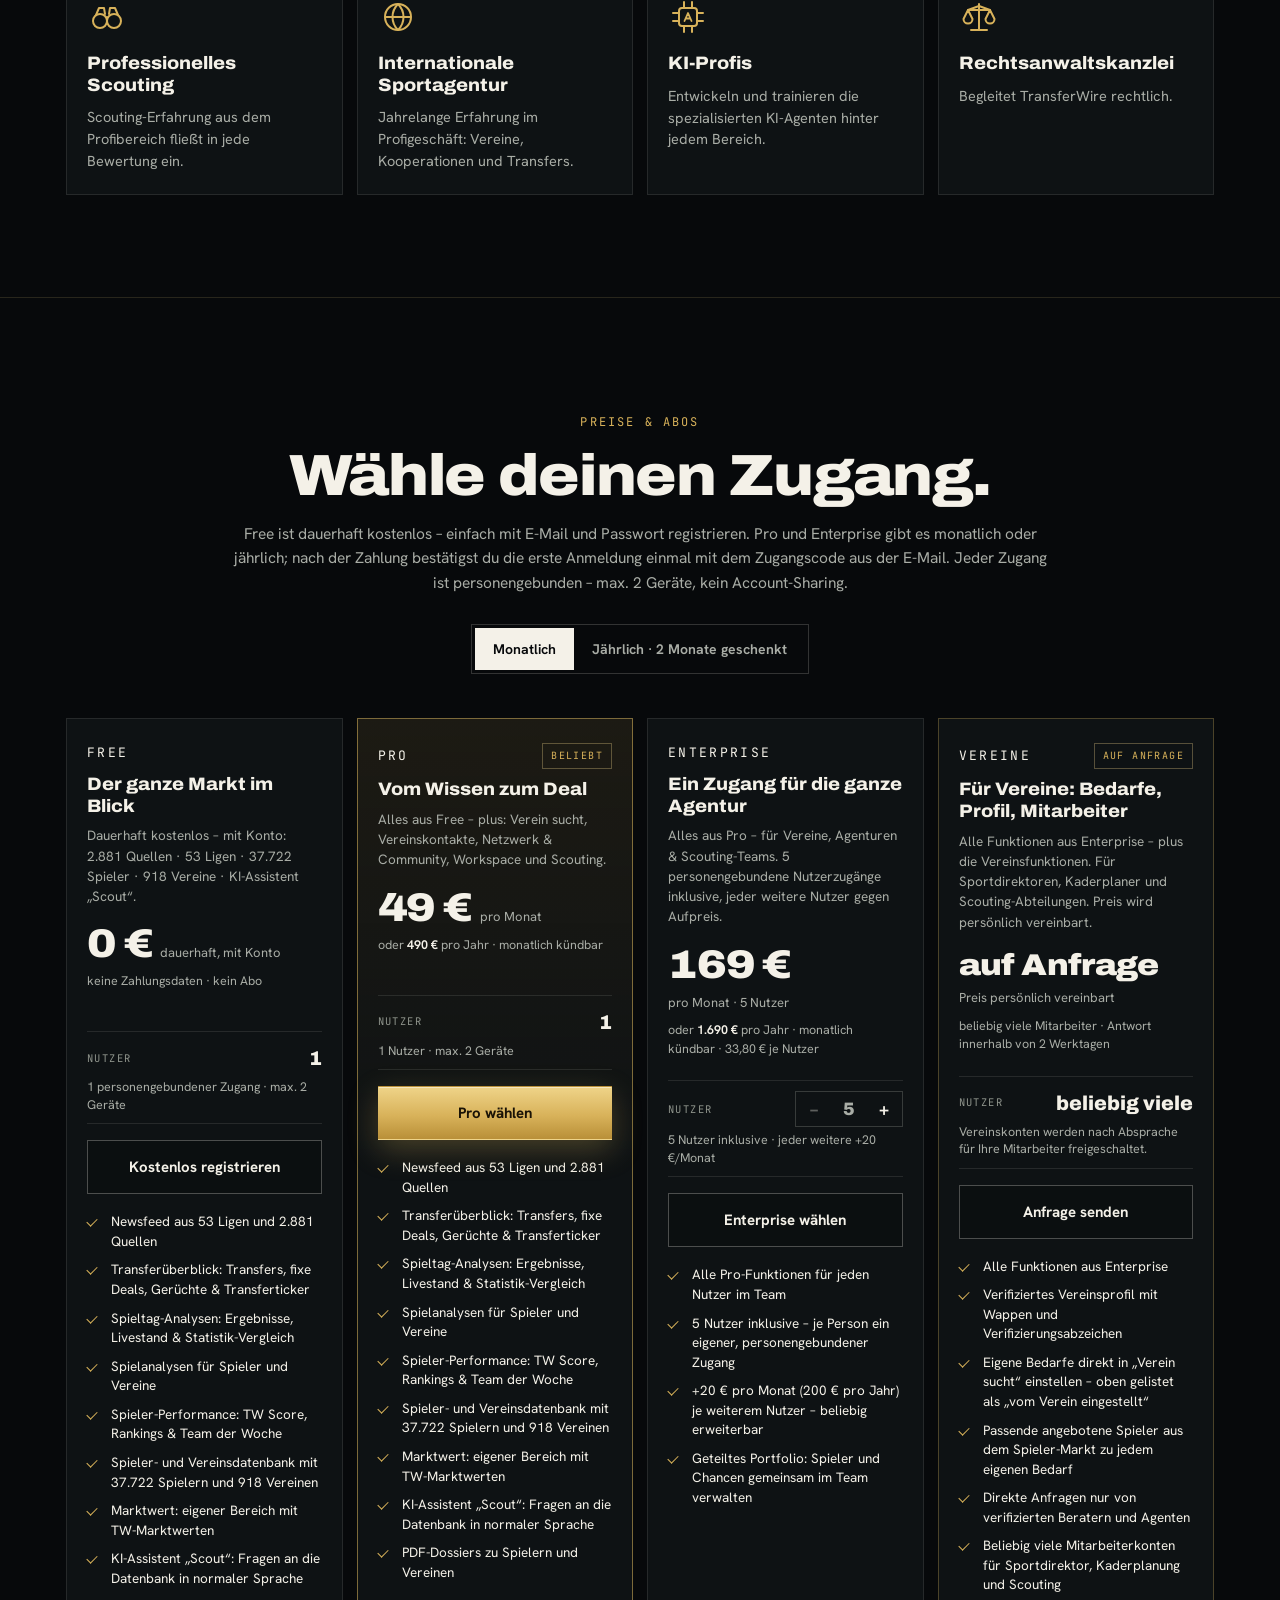
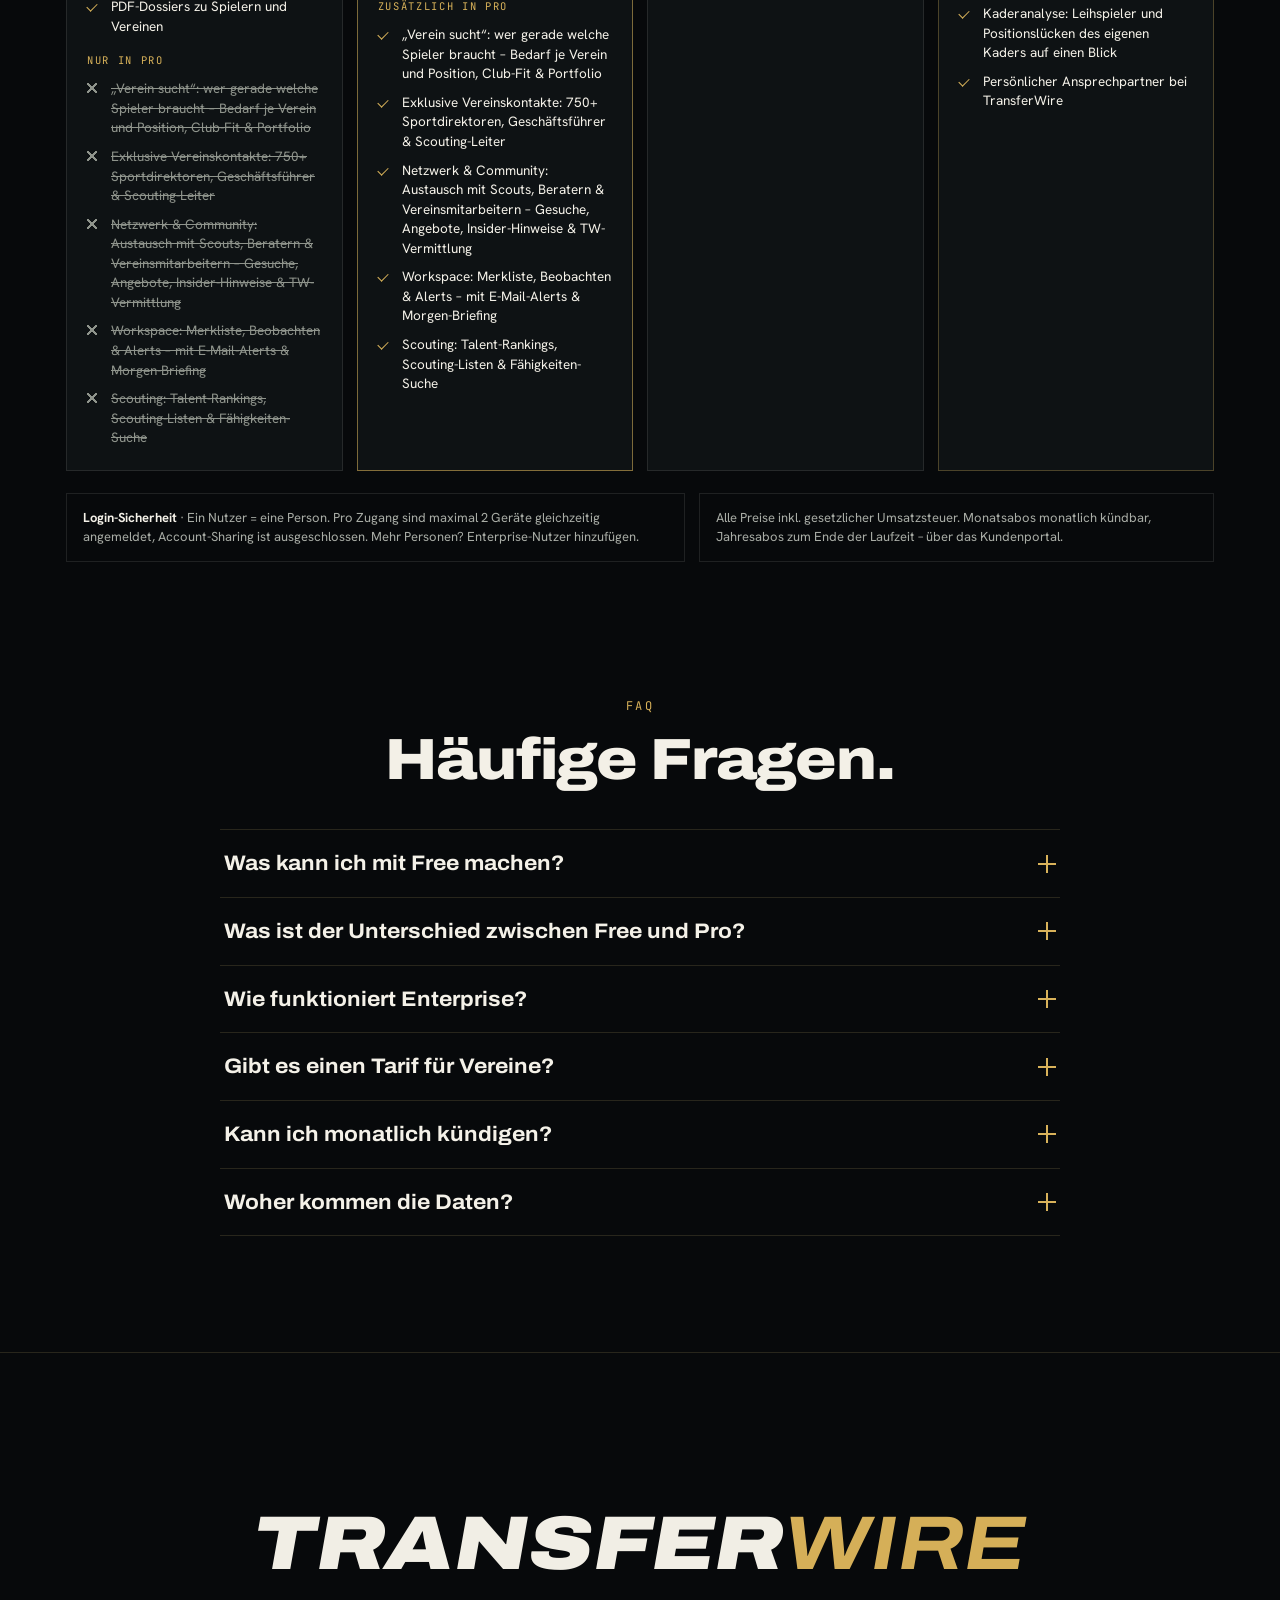
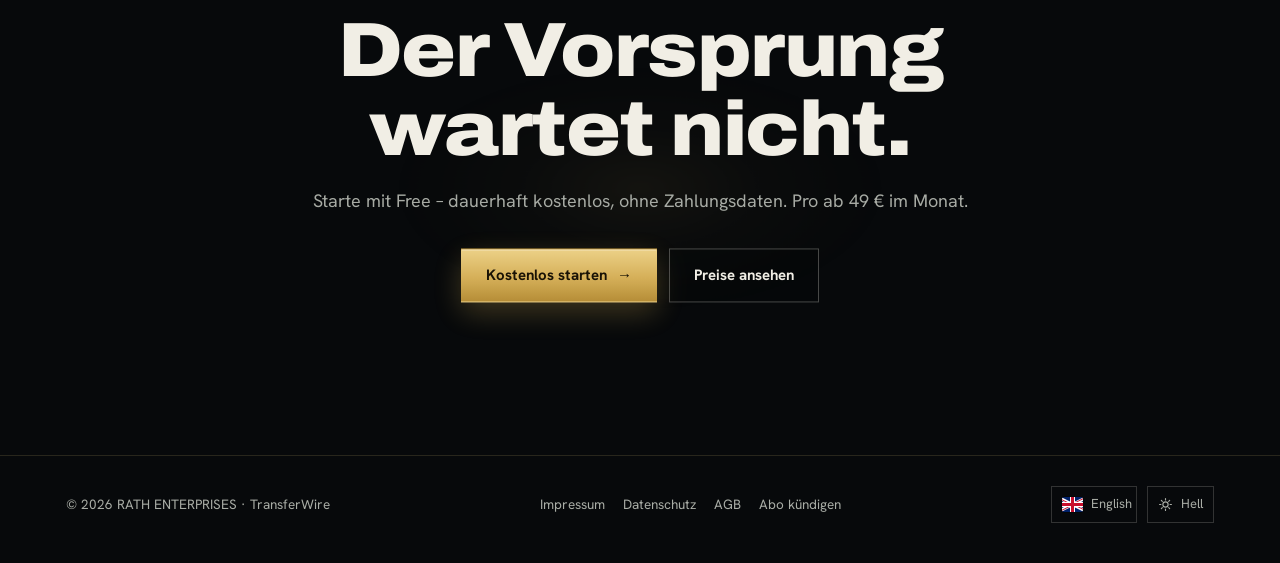
==== commit 721c0ba9: "Startseite (7 Sprachen): einheitliche Vereinszahl (918, live) mit Einheit Vereine, Kopfbereich lesba" ====
--- a/de/index.html
+++ b/de/index.html
@@ -185,6 +185,10 @@
 .hero .unter{margin-top:22px; max-width:660px; font-size:clamp(17px, 2vw, 21px); color:#E7E3D8; font-weight:500}
 .zeilen-ctas{display:flex; gap:12px; flex-wrap:wrap; justify-content:center; margin-top:32px}
 .hero .fuer{margin-top:30px; color:var(--text-2); text-wrap:balance}
+/* W25 (19.11.2026): dunkle Verlaufsflaeche hinter Unterzeile und Zielgruppen-Zeile - der Text lief ueber die hellen Banden und die Mittellinie */
+.hero .unter, .hero .fuer{position:relative; isolation:isolate}
+.hero .unter::before, .hero .fuer::before{content:""; position:absolute; inset:-12px -34px; z-index:-1; pointer-events:none; border-radius:999px;
+  background:radial-gradient(ellipse 50% 50% at 50% 50%, rgba(7,9,11,.86) 0%, rgba(7,9,11,.8) 62%, rgba(7,9,11,.42) 84%, rgba(7,9,11,0) 100%)}
 .scrollhinweis{position:absolute; left:50%; bottom:calc(26px + env(safe-area-inset-bottom,0px)); transform:translateX(-50%); display:flex; flex-direction:column; align-items:center; gap:8px; color:var(--seite-text-2)}
 .scrollhinweis i{width:1px; height:42px; background:linear-gradient(var(--gold), transparent); animation:tropf 1.8s ease-in-out infinite; transform-origin:top}
 @keyframes tropf{0%{transform:scaleY(0)}50%{transform:scaleY(1)}100%{transform:scaleY(1); opacity:0}}
@@ -486,8 +490,20 @@
   .fx-zeile.dreh { grid-template-columns:minmax(0, 1.38fr) minmax(0, .62fr) }
   .fx-shot { perspective:1800px }
 }
+/* Handy (19.11.2026, Handy Paket 2): lesbare Mindestgroessen (Text 12 px, Marken 11 px) und Tippflaechen ab 44 px - nur bis 760 px Breite */
+@media (max-width:760px){
+  .agenten small, .tarif .nutzer .lab, .signal .mono, .chat-kopf .mono, .tarif .trenner{font-size:12px; letter-spacing:.1em}
+  .chrome span, .marken span{font-size:12px}
+  .chrome .bsp, .karte .bsp, .tarif .abzeichen{font-size:11px; letter-spacing:.1em}
+  .marke{min-width:44px; min-height:44px}
+  .sprach-knopf, .nav .knopf, .thema-knopf, .umschalter button, .fuss-schalter a, .fuss-schalter button{min-height:44px}
+  .nav-link{display:inline-flex; align-items:center; min-height:44px}
+  .thema-knopf{min-width:44px}
+  .stepper button{width:44px; height:44px}
+  footer nav a{display:inline-flex; align-items:center; justify-content:center; min-width:44px; min-height:44px}
+}
 </style>
-<script type="application/ld+json">{"@context":"https://schema.org","@graph":[{"@type":"Organization","@id":"https://transferwire.de/#org","name":"TransferWire","url":"https://transferwire.de/","logo":"https://transferwire.de/assets/s2/logo-512.503fe3673f.png"},{"@type":"WebSite","@id":"https://transferwire.de/#web","url":"https://transferwire.de/","name":"TransferWire","inLanguage":["en","de","es","fr","it","pt-BR","tr"],"publisher":{"@id":"https://transferwire.de/#org"}},{"@type":"WebPage","@id":"https://transferwire.de/de/#seite","url":"https://transferwire.de/de/","name":"TransferWire – Transfers, Vereinsbedarf & Scouting aus 53 Ligen","description":"Transfermeldungen und Gerüchte, Vereinsbedarf mit passenden Spielern, eigene Marktwerte, Scouting und Spielerdatenbank aus 53 Ligen – stündlich aktuell. Kostenlos starten.","inLanguage":"de","isPartOf":{"@id":"https://transferwire.de/#web"},"primaryImageOfPage":"https://transferwire.de/assets/s2/og-de.ccb0f8d3d9.jpg"},{"@type":"SoftwareApplication","name":"TransferWire","applicationCategory":"BusinessApplication","applicationSubCategory":"Football transfer and scouting platform","operatingSystem":"Web","url":"https://transferwire.de/app.html","description":"Transfermeldungen und Gerüchte, Vereinsbedarf mit passenden Spielern, eigene Marktwerte, Scouting und Spielerdatenbank aus 53 Ligen – stündlich aktuell. Kostenlos starten.","inLanguage":["en","de","es","fr","it","pt-BR","tr"],"offers":[{"@type":"Offer","name":"Free","price":"0","priceCurrency":"EUR"},{"@type":"Offer","name":"Pro","price":"49","priceCurrency":"EUR"},{"@type":"Offer","name":"Enterprise","price":"169","priceCurrency":"EUR"}]},{"@type":"FAQPage","inLanguage":"de","mainEntity":[{"@type":"Question","name":"Was kann ich mit Free machen?","acceptedAnswer":{"@type":"Answer","text":"Free ist dauerhaft kostenlos: Registriere dich mit E-Mail und Passwort – ohne Zahlungsdaten. Du nutzt Newsfeed, Transfers, Spieltag, Spieler-Performance, Spieler- und Vereinsdatenbank, den Bereich Marktwert, den KI-Assistenten „Scout“ und PDF-Dossiers."}},{"@type":"Question","name":"Was ist der Unterschied zwischen Free und Pro?","acceptedAnswer":{"@type":"Answer","text":"Free zeigt dir den Markt – Pro bringt dich zum Deal. Mit Pro (49 €/Monat oder 490 €/Jahr) siehst du in „Verein sucht“, welcher Verein gerade welchen Spieler braucht und wie wahrscheinlich er verpflichtet. Du erreichst über 750 Entscheider direkt über die Vereinskontakte, bietest Spieler im Spieler-Markt an und tauschst dich im Netzwerk mit Scouts, Beratern und Vereinen aus. Der Workspace hält dich mit Alerts und Morgen-Briefing auf dem Laufenden, dazu kommt Scouting mit Talent-Rankings."}},{"@type":"Question","name":"Wie funktioniert Enterprise?","acceptedAnswer":{"@type":"Answer","text":"Enterprise enthält alle Pro-Funktionen für ein ganzes Team: 5 personengebundene Nutzer sind im Grundpreis von 169 €/Monat (1.690 €/Jahr) enthalten, jeder weitere Nutzer kostet 20 €/Monat (200 €/Jahr). Die Nutzeranzahl wählst du direkt bei der Buchung. Nach der Zahlung bekommst du per E-Mail für jeden weiteren Nutzer einen persönlichen Team-Code mit Einladungslink – deine Kollegen registrieren sich kostenlos, lösen den Code ein und haben sofort alle Pro-Funktionen."}},{"@type":"Question","name":"Gibt es einen Tarif für Vereine?","acceptedAnswer":{"@type":"Answer","text":"Ja. Der Tarif „Vereine“ enthält alle Funktionen aus Enterprise plus die Vereinsfunktionen: verifiziertes Vereinsprofil mit Verifizierungsabzeichen, eigene Bedarfe in „Verein sucht“, passende Angebote aus dem Spieler-Markt und beliebig viele Mitarbeiterkonten. Den Preis vereinbaren wir persönlich – stell einfach eine Anfrage, wir melden uns innerhalb von 2 Werktagen."}},{"@type":"Question","name":"Kann ich monatlich kündigen?","acceptedAnswer":{"@type":"Answer","text":"Ja. Monatsabos sind jederzeit zum nächsten Abrechnungstermin kündbar, Jahresabos zum Ende der Laufzeit – über das Kundenportal. Danach nutzt du TransferWire weiter mit Free."}},{"@type":"Question","name":"Woher kommen die Daten?","acceptedAnswer":{"@type":"Answer","text":"Aus 2.914 Live-Quellen, offiziellen Vereinskanälen und Sportdaten-Partnern – kombiniert mit Insider-Hinweisen aus unserem Netzwerk. Zusätzlich arbeiten wir mit privaten Datenanbietern zusammen: Länderweit liefern sie aus jeder unserer Ligen Spielstatistiken, Leistungsauswertungen und weitere Spieldaten. Jede Meldung bekommt eine Verlässlichkeits-Einstufung."}}]}]}</script>
+<script type="application/ld+json">{"@context":"https://schema.org","@graph":[{"@type":"Organization","@id":"https://transferwire.de/#org","name":"TransferWire","url":"https://transferwire.de/","logo":"https://transferwire.de/assets/s2/logo-512.503fe3673f.png"},{"@type":"WebSite","@id":"https://transferwire.de/#web","url":"https://transferwire.de/","name":"TransferWire","inLanguage":["en","de","es","fr","it","pt-BR","tr"],"publisher":{"@id":"https://transferwire.de/#org"}},{"@type":"WebPage","@id":"https://transferwire.de/de/#seite","url":"https://transferwire.de/de/","name":"TransferWire – Transfers, Vereinsbedarf & Scouting aus 53 Ligen","description":"Transfermeldungen und Gerüchte, Vereinsbedarf mit passenden Spielern, eigene Marktwerte, Scouting und Spielerdatenbank aus 53 Ligen – stündlich aktuell. Kostenlos starten.","inLanguage":"de","isPartOf":{"@id":"https://transferwire.de/#web"},"primaryImageOfPage":"https://transferwire.de/assets/s2/og-de.ccb0f8d3d9.jpg"},{"@type":"SoftwareApplication","name":"TransferWire","applicationCategory":"BusinessApplication","applicationSubCategory":"Football transfer and scouting platform","operatingSystem":"Web","url":"https://transferwire.de/app.html","description":"Transfermeldungen und Gerüchte, Vereinsbedarf mit passenden Spielern, eigene Marktwerte, Scouting und Spielerdatenbank aus 53 Ligen – stündlich aktuell. Kostenlos starten.","inLanguage":["en","de","es","fr","it","pt-BR","tr"],"offers":[{"@type":"Offer","name":"Free","price":"0","priceCurrency":"EUR"},{"@type":"Offer","name":"Pro","price":"49","priceCurrency":"EUR"},{"@type":"Offer","name":"Enterprise","price":"169","priceCurrency":"EUR"}]},{"@type":"FAQPage","inLanguage":"de","mainEntity":[{"@type":"Question","name":"Was kann ich mit Free machen?","acceptedAnswer":{"@type":"Answer","text":"Free ist dauerhaft kostenlos: Registriere dich mit E-Mail und Passwort – ohne Zahlungsdaten. Du nutzt Newsfeed, Transfers, Spieltag, Spieler-Performance, Spieler- und Vereinsdatenbank, den Bereich Marktwert, den KI-Assistenten „Scout“ und PDF-Dossiers."}},{"@type":"Question","name":"Was ist der Unterschied zwischen Free und Pro?","acceptedAnswer":{"@type":"Answer","text":"Free zeigt dir den Markt – Pro bringt dich zum Deal. Mit Pro (49 €/Monat oder 490 €/Jahr) siehst du in „Verein sucht“, welcher Verein gerade welchen Spieler braucht und wie wahrscheinlich er verpflichtet. Du erreichst über 750 Entscheider direkt über die Vereinskontakte, bietest Spieler im Spieler-Markt an und tauschst dich im Netzwerk mit Scouts, Beratern und Vereinen aus. Der Workspace hält dich mit Alerts und Morgen-Briefing auf dem Laufenden, dazu kommt Scouting mit Talent-Rankings."}},{"@type":"Question","name":"Wie funktioniert Enterprise?","acceptedAnswer":{"@type":"Answer","text":"Enterprise enthält alle Pro-Funktionen für ein ganzes Team: 5 personengebundene Nutzer sind im Grundpreis von 169 €/Monat (1.690 €/Jahr) enthalten, jeder weitere Nutzer kostet 20 €/Monat (200 €/Jahr). Die Nutzeranzahl wählst du direkt bei der Buchung. Nach der Zahlung bekommst du per E-Mail für jeden weiteren Nutzer einen persönlichen Team-Code mit Einladungslink – deine Kollegen registrieren sich kostenlos, lösen den Code ein und haben sofort alle Pro-Funktionen."}},{"@type":"Question","name":"Gibt es einen Tarif für Vereine?","acceptedAnswer":{"@type":"Answer","text":"Ja. Der Tarif „Vereine“ enthält alle Funktionen aus Enterprise plus die Vereinsfunktionen: verifiziertes Vereinsprofil mit Verifizierungsabzeichen, eigene Bedarfe in „Verein sucht“, passende Angebote aus dem Spieler-Markt und beliebig viele Mitarbeiterkonten. Den Preis vereinbaren wir persönlich – stell einfach eine Anfrage, wir melden uns innerhalb von 2 Werktagen."}},{"@type":"Question","name":"Kann ich monatlich kündigen?","acceptedAnswer":{"@type":"Answer","text":"Ja. Monatsabos sind jederzeit zum nächsten Abrechnungstermin kündbar, Jahresabos zum Ende der Laufzeit – über das Kundenportal. Danach nutzt du TransferWire weiter mit Free."}},{"@type":"Question","name":"Woher kommen die Daten?","acceptedAnswer":{"@type":"Answer","text":"Aus über 2.800 Live-Quellen, offiziellen Vereinskanälen und Sportdaten-Partnern – kombiniert mit Insider-Hinweisen aus unserem Netzwerk. Zusätzlich arbeiten wir mit privaten Datenanbietern zusammen: Länderweit liefern sie aus jeder unserer Ligen Spielstatistiken, Leistungsauswertungen und weitere Spieldaten. Jede Meldung bekommt eine Verlässlichkeits-Einstufung."}}]}]}</script>
 </head>
 <body>
 <a class="sprung" href="#inhalt">Zum Inhalt springen</a>
@@ -563,12 +579,12 @@
       </div>
       <div class="zahlenreihe">
         <div class="zahl auf"><div class="wert" data-z="ligen" data-ziel="53">53</div><div class="einheit mono">Ligen</div><p class="erkl">aus <span data-z="laender">32</span> Ländern</p></div>
-        <div class="zahl auf"><div class="wert" data-z="teams" data-ziel="918">918</div><div class="einheit mono">Teams</div><p class="erkl">in allen abgedeckten Ligen</p></div>
-        <div class="zahl auf"><div class="wert" data-z="spieler" data-ziel="37992">37.992</div><div class="einheit mono">Spieler</div><p class="erkl">Profile in der Datenbank</p></div>
-        <div class="zahl auf"><div class="wert" data-z="quellen" data-ziel="2914">2.914</div><div class="einheit mono">Live-Quellen</div><p class="erkl">stündlich geprüft</p></div>
+        <div class="zahl auf"><div class="wert" data-z="teams" data-ziel="918">918</div><div class="einheit mono">Vereine</div><p class="erkl">in allen abgedeckten Ligen</p></div>
+        <div class="zahl auf"><div class="wert" data-z="spieler" data-ziel="37722">37.722</div><div class="einheit mono">Spieler</div><p class="erkl">Profile in der Datenbank</p></div>
+        <div class="zahl auf"><div class="wert" data-z="quellen" data-ziel="2881">2.881</div><div class="einheit mono">Live-Quellen</div><p class="erkl">stündlich geprüft</p></div>
       </div>
       <div class="laender">
-        <div class="mono auf">Teams je Land</div>
+        <div class="mono auf">Vereine je Land</div>
         <div class="land-gitter" id="laender"><div class="land"><span>Deutschland</span><b>147</b><i style="--anteil:100%"></i></div><div class="land"><span>England</span><b>44</b><i style="--anteil:30%"></i></div><div class="land"><span>Österreich</span><b>44</b><i style="--anteil:30%"></i></div><div class="land"><span>Spanien</span><b>42</b><i style="--anteil:29%"></i></div><div class="land"><span>Italien</span><b>41</b><i style="--anteil:28%"></i></div><div class="land"><span>Niederlande</span><b>38</b><i style="--anteil:26%"></i></div><div class="land"><span>Türkei</span><b>38</b><i style="--anteil:26%"></i></div><div class="land"><span>Frankreich</span><b>36</b><i style="--anteil:24%"></i></div><div class="land"><span>Polen</span><b>36</b><i style="--anteil:24%"></i></div><div class="land"><span>Portugal</span><b>36</b><i style="--anteil:24%"></i></div><div class="land"><span>Schweden</span><b>34</b><i style="--anteil:23%"></i></div><div class="land"><span>Belgien</span><b>33</b><i style="--anteil:22%"></i></div><div class="land"><span>Argentinien</span><b>30</b><i style="--anteil:20%"></i></div><div class="land"><span>USA</span><b>30</b><i style="--anteil:20%"></i></div><div class="land"><span>Dänemark</span><b>24</b><i style="--anteil:16%"></i></div><div class="land"><span>Schweiz</span><b>22</b><i style="--anteil:15%"></i></div><div class="land"><span>Brasilien</span><b>20</b><i style="--anteil:14%"></i></div><div class="land"><span>Japan</span><b>20</b><i style="--anteil:14%"></i></div><div class="land"><span>Rumänien</span><b>19</b><i style="--anteil:13%"></i></div><div class="land"><span>Bulgarien</span><b>18</b><i style="--anteil:12%"></i></div><div class="land"><span>Saudi-Arabien</span><b>18</b><i style="--anteil:12%"></i></div><div class="land"><span>China</span><b>16</b><i style="--anteil:11%"></i></div><div class="land"><span>Norwegen</span><b>16</b><i style="--anteil:11%"></i></div><div class="land"><span>Tschechien</span><b>16</b><i style="--anteil:11%"></i></div><div class="land"><span>Israel</span><b>14</b><i style="--anteil:10%"></i></div><div class="land"><span>Serbien</span><b>14</b><i style="--anteil:10%"></i></div><div class="land"><span>Zypern</span><b>14</b><i style="--anteil:10%"></i></div><div class="land"><span>Schottland</span><b>12</b><i style="--anteil:8%"></i></div><div class="land"><span>Slowakei</span><b>12</b><i style="--anteil:8%"></i></div><div class="land"><span>Südkorea</span><b>12</b><i style="--anteil:8%"></i></div><div class="land"><span>Ungarn</span><b>12</b><i style="--anteil:8%"></i></div><div class="land"><span>Kroatien</span><b>10</b><i style="--anteil:7%"></i></div></div>
       </div>
       <p class="zusatz auf">Dazu <b>exklusive Insider-Informationen von Beratern und Vereinen</b> aus allen Ländern und eine Community mit direkten Kontakten zu <b>Sportvorständen, Sportdirektoren, Beratern und Agenten</b>.</p>
@@ -599,9 +615,9 @@
         <article class="fx-zeile"><div class="fx-text"><span class="fx-gross" aria-hidden="true">01</span><div class="fx-nr"><b>01</b> / 06 · „Verein sucht“</div><h3>Wissen, welcher Verein gerade sucht.</h3><p>Jeder Bedarf mit Grund, Position und Wunschprofil – dazu die <b>TransferWire-Prognose</b>, wie wahrscheinlich der Verein wirklich verpflichtet, und <b>passende Spieler</b> aus der Datenbank. Neue Treffer melden sich per E-Mail-Alert.</p><div class="marken"><span>Prognose in %</span><span>Wunschprofil</span><span>Passende Spieler</span></div></div><div class="fx-shot"><div class="karte"><button type="button" class="bildknopf" data-gross="/assets/s2/app/vereinsucht-de-2880.3b886b437f.webp" aria-label="„Verein sucht“ in TransferWire: Vereinsbedarf mit Prognose und passenden Spielern – Zum Vergrößern antippen"><picture><img src="/assets/s2/app/vereinsucht-de-1600.e8ade42703.webp" srcset="/assets/s2/app/vereinsucht-de-800.79ff44b420.webp 800w, /assets/s2/app/vereinsucht-de-1200.1dcd40704e.webp 1200w, /assets/s2/app/vereinsucht-de-1600.e8ade42703.webp 1600w, /assets/s2/app/vereinsucht-de-2400.ad6d0895e6.webp 2400w, /assets/s2/app/vereinsucht-de-2880.3b886b437f.webp 2880w" sizes="(max-width: 900px) 92vw, (max-width: 1099px) 680px, min(1160px, 64vw)" alt="„Verein sucht“ in TransferWire: Vereinsbedarf mit Prognose und passenden Spielern" width="1600" height="1000" loading="lazy" decoding="async"></picture><span class="lupe" aria-hidden="true"><svg viewBox="0 0 24 24" width="16" height="16" fill="none" stroke="currentColor" stroke-width="2" stroke-linecap="round" stroke-linejoin="round"><path d="M15 3h6v6M9 21H3v-6M21 3l-7 7M3 21l7-7"/></svg></span></button><i class="glanzlicht" aria-hidden="true"></i></div></div></article>
         <article class="fx-zeile dreh"><div class="fx-text"><span class="fx-gross" aria-hidden="true">02</span><div class="fx-nr"><b>02</b> / 06 · Vereinskontakte & Spieler-Markt</div><h3>Direkt an die Entscheider.</h3><p><b>750+ Kontakte</b> zu Sportdirektoren, Geschäftsführern und Scouting-Leitern – und der <b>Spieler-Markt</b>: Spieler anbieten, angebotene Spieler finden und zu jedem Vereinsbedarf die passenden Angebote sehen.</p><div class="marken"><span>750+ Kontakte</span><span>Spieler anbieten</span><span>Passende Angebote</span></div></div><div class="fx-shot paar"><div class="karte haupt"><button type="button" class="bildknopf" data-gross="/assets/s2/app/kontakte-de-2880.ac854ca4fc.webp" aria-label="Vereinskontakte in TransferWire – Zum Vergrößern antippen"><picture><img src="/assets/s2/app/kontakte-de-1600.5456c34803.webp" srcset="/assets/s2/app/kontakte-de-800.a06fb9c1ab.webp 800w, /assets/s2/app/kontakte-de-1200.0e74fbc545.webp 1200w, /assets/s2/app/kontakte-de-1600.5456c34803.webp 1600w, /assets/s2/app/kontakte-de-2400.29e62ee113.webp 2400w, /assets/s2/app/kontakte-de-2880.ac854ca4fc.webp 2880w" sizes="(max-width: 900px) 92vw, (max-width: 1099px) 640px, min(1020px, 57vw)" alt="Vereinskontakte in TransferWire" width="1600" height="1000" loading="lazy" decoding="async"></picture><span class="lupe" aria-hidden="true"><svg viewBox="0 0 24 24" width="16" height="16" fill="none" stroke="currentColor" stroke-width="2" stroke-linecap="round" stroke-linejoin="round"><path d="M15 3h6v6M9 21H3v-6M21 3l-7 7M3 21l7-7"/></svg></span></button><i class="glanzlicht" aria-hidden="true"></i></div><div class="karte zweit"><span class="bsp">Beispielansicht</span><button type="button" class="bildknopf" data-gross="/assets/s2/app/spielermarkt-de-2880.f9face62ef.webp" aria-label="Spieler-Markt in TransferWire mit Beispielangeboten – Zum Vergrößern antippen"><picture><img src="/assets/s2/app/spielermarkt-de-1600.114ff358cd.webp" srcset="/assets/s2/app/spielermarkt-de-800.9398cb76c9.webp 800w, /assets/s2/app/spielermarkt-de-1200.120f1395b8.webp 1200w, /assets/s2/app/spielermarkt-de-1600.114ff358cd.webp 1600w, /assets/s2/app/spielermarkt-de-2400.f45d202158.webp 2400w, /assets/s2/app/spielermarkt-de-2880.f9face62ef.webp 2880w" sizes="(max-width: 900px) 56vw, (max-width: 1099px) 400px, min(680px, 38vw)" alt="Spieler-Markt in TransferWire mit Beispielangeboten" width="1600" height="1000" loading="lazy" decoding="async"></picture><span class="lupe" aria-hidden="true"><svg viewBox="0 0 24 24" width="16" height="16" fill="none" stroke="currentColor" stroke-width="2" stroke-linecap="round" stroke-linejoin="round"><path d="M15 3h6v6M9 21H3v-6M21 3l-7 7M3 21l7-7"/></svg></span></button><i class="glanzlicht" aria-hidden="true"></i></div></div></article>
         <article class="fx-zeile"><div class="fx-text"><span class="fx-gross" aria-hidden="true">03</span><div class="fx-nr"><b>03</b> / 06 · Marktwert</div><h3>Der eigene TW-Marktwert. Für jede Liga gerechnet.</h3><p><b>Weltmarktwert</b>, Leistungsmarktwert und der <b>Vergleich mit jedem Zielmarkt</b>: Was ist ein Spieler in seiner Liga wert – und was in der Premier League, der Bundesliga oder der Süper Lig?</p><div class="marken"><span>Weltmarktwert</span><span>Zielmarkt-Vergleich</span><span>Top 50</span></div></div><div class="fx-shot"><div class="karte"><button type="button" class="bildknopf" data-gross="/assets/s2/app/marktwert-de-2880.5160278adb.webp" aria-label="Marktwert-Analyse in TransferWire mit Zielmarkt-Vergleich – Zum Vergrößern antippen"><picture><img src="/assets/s2/app/marktwert-de-1600.6f8a5f4212.webp" srcset="/assets/s2/app/marktwert-de-800.5de603cb3e.webp 800w, /assets/s2/app/marktwert-de-1200.68f0e953eb.webp 1200w, /assets/s2/app/marktwert-de-1600.6f8a5f4212.webp 1600w, /assets/s2/app/marktwert-de-2400.8f11176e07.webp 2400w, /assets/s2/app/marktwert-de-2880.5160278adb.webp 2880w" sizes="(max-width: 900px) 92vw, (max-width: 1099px) 680px, min(1160px, 64vw)" alt="Marktwert-Analyse in TransferWire mit Zielmarkt-Vergleich" width="1600" height="1000" loading="lazy" decoding="async"></picture><span class="lupe" aria-hidden="true"><svg viewBox="0 0 24 24" width="16" height="16" fill="none" stroke="currentColor" stroke-width="2" stroke-linecap="round" stroke-linejoin="round"><path d="M15 3h6v6M9 21H3v-6M21 3l-7 7M3 21l7-7"/></svg></span></button><i class="glanzlicht" aria-hidden="true"></i></div></div></article>
-        <article class="fx-zeile dreh"><div class="fx-text"><span class="fx-gross" aria-hidden="true">04</span><div class="fx-nr"><b>04</b> / 06 · Datenbank & Scouting</div><h3><span data-z="spieler">37.992</span> Profile. Und die Talente von morgen.</h3><p>Spieler- und Vereinsdatenbank mit Minuten, Formkurven, <b>TW Performance Score</b> und TW-Marktwert – sortierbar, filterbar, exportierbar. Dazu <b>Talent-Rankings</b>, Scouting-Listen und die Suche nach Fähigkeiten.</p><div class="marken"><span>TW Talent Score</span><span>Scouting-Listen</span><span>Export</span></div></div><div class="fx-shot paar"><div class="karte haupt"><button type="button" class="bildknopf" data-gross="/assets/s2/app/datenbank-de-2880.bf37006604.webp" aria-label="Spielerdatenbank in TransferWire – Zum Vergrößern antippen"><picture><img src="/assets/s2/app/datenbank-de-1600.bc3b547d60.webp" srcset="/assets/s2/app/datenbank-de-800.9550479c5e.webp 800w, /assets/s2/app/datenbank-de-1200.1e3e30265d.webp 1200w, /assets/s2/app/datenbank-de-1600.bc3b547d60.webp 1600w, /assets/s2/app/datenbank-de-2400.5172b369ef.webp 2400w, /assets/s2/app/datenbank-de-2880.bf37006604.webp 2880w" sizes="(max-width: 900px) 92vw, (max-width: 1099px) 640px, min(1020px, 57vw)" alt="Spielerdatenbank in TransferWire" width="1600" height="1000" loading="lazy" decoding="async"></picture><span class="lupe" aria-hidden="true"><svg viewBox="0 0 24 24" width="16" height="16" fill="none" stroke="currentColor" stroke-width="2" stroke-linecap="round" stroke-linejoin="round"><path d="M15 3h6v6M9 21H3v-6M21 3l-7 7M3 21l7-7"/></svg></span></button><i class="glanzlicht" aria-hidden="true"></i></div><div class="karte zweit"><button type="button" class="bildknopf" data-gross="/assets/s2/app/scouting-de-2880.e5bf2c45c3.webp" aria-label="Talent-Scouting in TransferWire – Zum Vergrößern antippen"><picture><img src="/assets/s2/app/scouting-de-1600.95b28412c7.webp" srcset="/assets/s2/app/scouting-de-800.015c350805.webp 800w, /assets/s2/app/scouting-de-1200.2185fc7a95.webp 1200w, /assets/s2/app/scouting-de-1600.95b28412c7.webp 1600w, /assets/s2/app/scouting-de-2400.0a3eccb425.webp 2400w, /assets/s2/app/scouting-de-2880.e5bf2c45c3.webp 2880w" sizes="(max-width: 900px) 56vw, (max-width: 1099px) 400px, min(680px, 38vw)" alt="Talent-Scouting in TransferWire" width="1600" height="1000" loading="lazy" decoding="async"></picture><span class="lupe" aria-hidden="true"><svg viewBox="0 0 24 24" width="16" height="16" fill="none" stroke="currentColor" stroke-width="2" stroke-linecap="round" stroke-linejoin="round"><path d="M15 3h6v6M9 21H3v-6M21 3l-7 7M3 21l7-7"/></svg></span></button><i class="glanzlicht" aria-hidden="true"></i></div></div></article>
+        <article class="fx-zeile dreh"><div class="fx-text"><span class="fx-gross" aria-hidden="true">04</span><div class="fx-nr"><b>04</b> / 06 · Datenbank & Scouting</div><h3><span data-z="spieler">37.722</span> Profile. Und die Talente von morgen.</h3><p>Spieler- und Vereinsdatenbank mit Minuten, Formkurven, <b>TW Performance Score</b> und TW-Marktwert – sortierbar, filterbar, exportierbar. Dazu <b>Talent-Rankings</b>, Scouting-Listen und die Suche nach Fähigkeiten.</p><div class="marken"><span>TW Talent Score</span><span>Scouting-Listen</span><span>Export</span></div></div><div class="fx-shot paar"><div class="karte haupt"><button type="button" class="bildknopf" data-gross="/assets/s2/app/datenbank-de-2880.bf37006604.webp" aria-label="Spielerdatenbank in TransferWire – Zum Vergrößern antippen"><picture><img src="/assets/s2/app/datenbank-de-1600.bc3b547d60.webp" srcset="/assets/s2/app/datenbank-de-800.9550479c5e.webp 800w, /assets/s2/app/datenbank-de-1200.1e3e30265d.webp 1200w, /assets/s2/app/datenbank-de-1600.bc3b547d60.webp 1600w, /assets/s2/app/datenbank-de-2400.5172b369ef.webp 2400w, /assets/s2/app/datenbank-de-2880.bf37006604.webp 2880w" sizes="(max-width: 900px) 92vw, (max-width: 1099px) 640px, min(1020px, 57vw)" alt="Spielerdatenbank in TransferWire" width="1600" height="1000" loading="lazy" decoding="async"></picture><span class="lupe" aria-hidden="true"><svg viewBox="0 0 24 24" width="16" height="16" fill="none" stroke="currentColor" stroke-width="2" stroke-linecap="round" stroke-linejoin="round"><path d="M15 3h6v6M9 21H3v-6M21 3l-7 7M3 21l7-7"/></svg></span></button><i class="glanzlicht" aria-hidden="true"></i></div><div class="karte zweit"><button type="button" class="bildknopf" data-gross="/assets/s2/app/scouting-de-2880.e5bf2c45c3.webp" aria-label="Talent-Scouting in TransferWire – Zum Vergrößern antippen"><picture><img src="/assets/s2/app/scouting-de-1600.95b28412c7.webp" srcset="/assets/s2/app/scouting-de-800.015c350805.webp 800w, /assets/s2/app/scouting-de-1200.2185fc7a95.webp 1200w, /assets/s2/app/scouting-de-1600.95b28412c7.webp 1600w, /assets/s2/app/scouting-de-2400.0a3eccb425.webp 2400w, /assets/s2/app/scouting-de-2880.e5bf2c45c3.webp 2880w" sizes="(max-width: 900px) 56vw, (max-width: 1099px) 400px, min(680px, 38vw)" alt="Talent-Scouting in TransferWire" width="1600" height="1000" loading="lazy" decoding="async"></picture><span class="lupe" aria-hidden="true"><svg viewBox="0 0 24 24" width="16" height="16" fill="none" stroke="currentColor" stroke-width="2" stroke-linecap="round" stroke-linejoin="round"><path d="M15 3h6v6M9 21H3v-6M21 3l-7 7M3 21l7-7"/></svg></span></button><i class="glanzlicht" aria-hidden="true"></i></div></div></article>
         <article class="fx-zeile"><div class="fx-text"><span class="fx-gross" aria-hidden="true">05</span><div class="fx-nr"><b>05</b> / 06 · Netzwerk</div><h3>Berater, Vereine und Scouts. Verifiziert.</h3><p>Das Netzwerk für den Fußballmarkt: Gesuche und Angebote teilen, Insider-Hinweise austauschen, Kontakte über die <b>TW-Vermittlung</b> knüpfen – deine E-Mail bleibt privat, bis du antwortest. Verifizierte Mitglieder tragen das <b>TransferWire-Verifizierungsabzeichen</b>.</p><div class="marken"><span><svg class="abzeichen-icon" aria-hidden="true"><use href="#ic-haken"/></svg>Verifizierungsabzeichen</span><span>TW-Vermittlung</span><span>Berater · Vereine · Scouts</span></div><div class="verifiziert"><svg aria-hidden="true"><use href="#ic-haken"/></svg><div><b>Verifizierungsabzeichen</b><span>Zeigt auf einen Blick, wer echt ist: geprüfte Berater, Vereine und Scouts.</span></div></div></div><div class="fx-shot"><div class="karte"><span class="bsp">Beispielansicht</span><button type="button" class="bildknopf" data-gross="/assets/s2/app/netzwerk-de-2880.a22fb917dd.webp" aria-label="Netzwerk von TransferWire mit verifizierten Mitgliedern – Zum Vergrößern antippen"><picture><img src="/assets/s2/app/netzwerk-de-1600.77aaa50011.webp" srcset="/assets/s2/app/netzwerk-de-800.e8f223c920.webp 800w, /assets/s2/app/netzwerk-de-1200.ffd1ab98f1.webp 1200w, /assets/s2/app/netzwerk-de-1600.77aaa50011.webp 1600w, /assets/s2/app/netzwerk-de-2400.dee7dbbc5b.webp 2400w, /assets/s2/app/netzwerk-de-2880.a22fb917dd.webp 2880w" sizes="(max-width: 900px) 92vw, (max-width: 1099px) 680px, min(1160px, 64vw)" alt="Netzwerk von TransferWire mit verifizierten Mitgliedern" width="1600" height="1000" loading="lazy" decoding="async"></picture><span class="lupe" aria-hidden="true"><svg viewBox="0 0 24 24" width="16" height="16" fill="none" stroke="currentColor" stroke-width="2" stroke-linecap="round" stroke-linejoin="round"><path d="M15 3h6v6M9 21H3v-6M21 3l-7 7M3 21l7-7"/></svg></span></button><i class="glanzlicht" aria-hidden="true"></i></div></div></article>
-        <article class="fx-zeile dreh"><div class="fx-text"><span class="fx-gross" aria-hidden="true">06</span><div class="fx-nr"><b>06</b> / 06 · Performance & Transfers</div><h3>Leistung und Markt. Immer auf dem neuesten Stand.</h3><p><b>TW Performance Score</b> nach jedem Spieltag, Top 50 und Team der Woche – und alle <b>Transfers, fixen Deals und Gerüchte</b> aus <span data-z="quellen">2.914</span> Live-Quellen, jede Meldung mit Signalstärke und Quellenvertrauen.</p><div class="signal" aria-label="Beispiel: Signalstärke 87 von 100"><div class="balken" id="signalBalken"><i class="an"></i><i class="an"></i><i class="an"></i><i class="an"></i><i class="an"></i><i class="an"></i><i class="an"></i><i class="an"></i><i class="an"></i><i></i></div><div><div class="zahlwert" id="signalWert">87</div><div class="mono">Signalstärke · Beispiel</div></div></div></div><div class="fx-shot paar"><div class="karte haupt"><button type="button" class="bildknopf" data-gross="/assets/s2/app/performance-de-2880.a95d32a163.webp" aria-label="Spieler-Performance in TransferWire – Zum Vergrößern antippen"><picture><img src="/assets/s2/app/performance-de-1600.fcdf37e2d1.webp" srcset="/assets/s2/app/performance-de-800.332a2abf87.webp 800w, /assets/s2/app/performance-de-1200.8f07b2dadf.webp 1200w, /assets/s2/app/performance-de-1600.fcdf37e2d1.webp 1600w, /assets/s2/app/performance-de-2400.c60ea1f9c1.webp 2400w, /assets/s2/app/performance-de-2880.a95d32a163.webp 2880w" sizes="(max-width: 900px) 92vw, (max-width: 1099px) 640px, min(1020px, 57vw)" alt="Spieler-Performance in TransferWire" width="1600" height="1000" loading="lazy" decoding="async"></picture><span class="lupe" aria-hidden="true"><svg viewBox="0 0 24 24" width="16" height="16" fill="none" stroke="currentColor" stroke-width="2" stroke-linecap="round" stroke-linejoin="round"><path d="M15 3h6v6M9 21H3v-6M21 3l-7 7M3 21l7-7"/></svg></span></button><i class="glanzlicht" aria-hidden="true"></i></div><div class="karte zweit"><button type="button" class="bildknopf" data-gross="/assets/s2/app/transfers-de-2880.c0b0821407.webp" aria-label="Aktuelle Transfers und Gerüchte in TransferWire – Zum Vergrößern antippen"><picture><img src="/assets/s2/app/transfers-de-1600.1bd3b5e2ef.webp" srcset="/assets/s2/app/transfers-de-800.b4a83ee9bd.webp 800w, /assets/s2/app/transfers-de-1200.8a7cb7eb2d.webp 1200w, /assets/s2/app/transfers-de-1600.1bd3b5e2ef.webp 1600w, /assets/s2/app/transfers-de-2400.a0a9b573f3.webp 2400w, /assets/s2/app/transfers-de-2880.c0b0821407.webp 2880w" sizes="(max-width: 900px) 56vw, (max-width: 1099px) 400px, min(680px, 38vw)" alt="Aktuelle Transfers und Gerüchte in TransferWire" width="1600" height="1000" loading="lazy" decoding="async"></picture><span class="lupe" aria-hidden="true"><svg viewBox="0 0 24 24" width="16" height="16" fill="none" stroke="currentColor" stroke-width="2" stroke-linecap="round" stroke-linejoin="round"><path d="M15 3h6v6M9 21H3v-6M21 3l-7 7M3 21l7-7"/></svg></span></button><i class="glanzlicht" aria-hidden="true"></i></div></div></article>
+        <article class="fx-zeile dreh"><div class="fx-text"><span class="fx-gross" aria-hidden="true">06</span><div class="fx-nr"><b>06</b> / 06 · Performance & Transfers</div><h3>Leistung und Markt. Immer auf dem neuesten Stand.</h3><p><b>TW Performance Score</b> nach jedem Spieltag, Top 50 und Team der Woche – und alle <b>Transfers, fixen Deals und Gerüchte</b> aus <span data-z="quellen">2.881</span> Live-Quellen, jede Meldung mit Signalstärke und Quellenvertrauen.</p><div class="signal" aria-label="Beispiel: Signalstärke 87 von 100"><div class="balken" id="signalBalken"><i class="an"></i><i class="an"></i><i class="an"></i><i class="an"></i><i class="an"></i><i class="an"></i><i class="an"></i><i class="an"></i><i class="an"></i><i></i></div><div><div class="zahlwert" id="signalWert">87</div><div class="mono">Signalstärke · Beispiel</div></div></div></div><div class="fx-shot paar"><div class="karte haupt"><button type="button" class="bildknopf" data-gross="/assets/s2/app/performance-de-2880.a95d32a163.webp" aria-label="Spieler-Performance in TransferWire – Zum Vergrößern antippen"><picture><img src="/assets/s2/app/performance-de-1600.fcdf37e2d1.webp" srcset="/assets/s2/app/performance-de-800.332a2abf87.webp 800w, /assets/s2/app/performance-de-1200.8f07b2dadf.webp 1200w, /assets/s2/app/performance-de-1600.fcdf37e2d1.webp 1600w, /assets/s2/app/performance-de-2400.c60ea1f9c1.webp 2400w, /assets/s2/app/performance-de-2880.a95d32a163.webp 2880w" sizes="(max-width: 900px) 92vw, (max-width: 1099px) 640px, min(1020px, 57vw)" alt="Spieler-Performance in TransferWire" width="1600" height="1000" loading="lazy" decoding="async"></picture><span class="lupe" aria-hidden="true"><svg viewBox="0 0 24 24" width="16" height="16" fill="none" stroke="currentColor" stroke-width="2" stroke-linecap="round" stroke-linejoin="round"><path d="M15 3h6v6M9 21H3v-6M21 3l-7 7M3 21l7-7"/></svg></span></button><i class="glanzlicht" aria-hidden="true"></i></div><div class="karte zweit"><button type="button" class="bildknopf" data-gross="/assets/s2/app/transfers-de-2880.c0b0821407.webp" aria-label="Aktuelle Transfers und Gerüchte in TransferWire – Zum Vergrößern antippen"><picture><img src="/assets/s2/app/transfers-de-1600.1bd3b5e2ef.webp" srcset="/assets/s2/app/transfers-de-800.b4a83ee9bd.webp 800w, /assets/s2/app/transfers-de-1200.8a7cb7eb2d.webp 1200w, /assets/s2/app/transfers-de-1600.1bd3b5e2ef.webp 1600w, /assets/s2/app/transfers-de-2400.a0a9b573f3.webp 2400w, /assets/s2/app/transfers-de-2880.c0b0821407.webp 2880w" sizes="(max-width: 900px) 56vw, (max-width: 1099px) 400px, min(680px, 38vw)" alt="Aktuelle Transfers und Gerüchte in TransferWire" width="1600" height="1000" loading="lazy" decoding="async"></picture><span class="lupe" aria-hidden="true"><svg viewBox="0 0 24 24" width="16" height="16" fill="none" stroke="currentColor" stroke-width="2" stroke-linecap="round" stroke-linejoin="round"><path d="M15 3h6v6M9 21H3v-6M21 3l-7 7M3 21l7-7"/></svg></span></button><i class="glanzlicht" aria-hidden="true"></i></div></div></article>
       </div>
     </div>
   </section>
@@ -659,8 +675,8 @@
       </div>
       <div class="tarife-huelle">
         <div class="tarife" id="tarife">
-          <article class="tarif auf" aria-labelledby="t-free"><div class="name" id="t-free">Free</div><p class="claim">Der ganze Markt im Blick</p><p class="sub">Dauerhaft kostenlos – mit Konto: <span data-z="quellen">2.914</span> Quellen · <span data-z="ligen">53</span> Ligen · <span data-z="spieler">37.992</span> Spieler · <span data-z="vereine">1.109</span> Vereine · KI-Assistent „Scout“.</p><div class="preis"><strong>0 €</strong><span>dauerhaft, mit Konto</span></div><p class="meta">keine Zahlungsdaten · kein Abo</p><div class="nutzer"><span class="lab">Nutzer</span><span class="wert">1</span><span class="erkl">1 personengebundener Zugang · max. 2 Geräte</span></div><a class="knopf knopf-linie" href="/app.html#test" data-app>Kostenlos registrieren</a><ul><li><span>Newsfeed aus <span data-z="ligen">53</span> Ligen und <span data-z="quellen">2.914</span> Quellen</span></li><li><span>Transferüberblick: Transfers, fixe Deals, Gerüchte &amp; Transferticker</span></li><li><span>Spieltag-Analysen: Ergebnisse, Livestand &amp; Statistik-Vergleich</span></li><li><span>Spielanalysen für Spieler und Vereine</span></li><li><span>Spieler-Performance: TW Score, Rankings &amp; Team der Woche</span></li><li><span>Spieler- und Vereinsdatenbank mit <span data-z="spieler">37.992</span> Spielern und <span data-z="vereine">1.109</span> Vereinen</span></li><li><span>Marktwert: eigener Bereich mit TW-Marktwerten</span></li><li><span>KI-Assistent „Scout“: Fragen an die Datenbank in normaler Sprache</span></li><li><span>PDF-Dossiers zu Spielern und Vereinen</span></li></ul><div class="trenner">Nur in Pro</div><ul><li class="nein"><span>„Verein sucht“: wer gerade welche Spieler braucht – Bedarf je Verein und Position, Club-Fit &amp; Portfolio</span></li><li class="nein"><span>Exklusive Vereinskontakte: 750+ Sportdirektoren, Geschäftsführer &amp; Scouting-Leiter</span></li><li class="nein"><span>Netzwerk &amp; Community: Austausch mit Scouts, Beratern &amp; Vereinsmitarbeitern – Gesuche, Angebote, Insider-Hinweise &amp; TW-Vermittlung</span></li><li class="nein"><span>Workspace: Merkliste, Beobachten &amp; Alerts – mit E-Mail-Alerts &amp; Morgen-Briefing</span></li><li class="nein"><span>Scouting: Talent-Rankings, Scouting-Listen &amp; Fähigkeiten-Suche</span></li></ul></article>
-          <article class="tarif pro auf" aria-labelledby="t-pro"><div class="name" id="t-pro">Pro <span class="abzeichen">Beliebt</span></div><p class="claim">Vom Wissen zum Deal</p><p class="sub">Alles aus Free – plus: Verein sucht, Vereinskontakte, Netzwerk & Community, Workspace und Scouting.</p><div class="preis"><strong id="p-pro-betrag" data-wert="49">49 €</strong><span id="p-pro-einheit">pro Monat</span></div><p class="meta" id="p-pro-meta"></p><div class="nutzer"><span class="lab">Nutzer</span><span class="wert">1</span><span class="erkl">1 Nutzer · max. 2 Geräte</span></div><button type="button" class="knopf knopf-gold magnet" data-abo="pro">Pro wählen</button><ul><li><span>Newsfeed aus <span data-z="ligen">53</span> Ligen und <span data-z="quellen">2.914</span> Quellen</span></li><li><span>Transferüberblick: Transfers, fixe Deals, Gerüchte &amp; Transferticker</span></li><li><span>Spieltag-Analysen: Ergebnisse, Livestand &amp; Statistik-Vergleich</span></li><li><span>Spielanalysen für Spieler und Vereine</span></li><li><span>Spieler-Performance: TW Score, Rankings &amp; Team der Woche</span></li><li><span>Spieler- und Vereinsdatenbank mit <span data-z="spieler">37.992</span> Spielern und <span data-z="vereine">1.109</span> Vereinen</span></li><li><span>Marktwert: eigener Bereich mit TW-Marktwerten</span></li><li><span>KI-Assistent „Scout“: Fragen an die Datenbank in normaler Sprache</span></li><li><span>PDF-Dossiers zu Spielern und Vereinen</span></li></ul><div class="trenner">Zusätzlich in Pro</div><ul><li><span>„Verein sucht“: wer gerade welche Spieler braucht – Bedarf je Verein und Position, Club-Fit &amp; Portfolio</span></li><li><span>Exklusive Vereinskontakte: 750+ Sportdirektoren, Geschäftsführer &amp; Scouting-Leiter</span></li><li><span>Netzwerk &amp; Community: Austausch mit Scouts, Beratern &amp; Vereinsmitarbeitern – Gesuche, Angebote, Insider-Hinweise &amp; TW-Vermittlung</span></li><li><span>Workspace: Merkliste, Beobachten &amp; Alerts – mit E-Mail-Alerts &amp; Morgen-Briefing</span></li><li><span>Scouting: Talent-Rankings, Scouting-Listen &amp; Fähigkeiten-Suche</span></li></ul></article>
+          <article class="tarif auf" aria-labelledby="t-free"><div class="name" id="t-free">Free</div><p class="claim">Der ganze Markt im Blick</p><p class="sub">Dauerhaft kostenlos – mit Konto: <span data-z="quellen">2.881</span> Quellen · <span data-z="ligen">53</span> Ligen · <span data-z="spieler">37.722</span> Spieler · <span data-z="teams">918</span> Vereine · KI-Assistent „Scout“.</p><div class="preis"><strong>0 €</strong><span>dauerhaft, mit Konto</span></div><p class="meta">keine Zahlungsdaten · kein Abo</p><div class="nutzer"><span class="lab">Nutzer</span><span class="wert">1</span><span class="erkl">1 personengebundener Zugang · max. 2 Geräte</span></div><a class="knopf knopf-linie" href="/app.html#test" data-app>Kostenlos registrieren</a><ul><li><span>Newsfeed aus <span data-z="ligen">53</span> Ligen und <span data-z="quellen">2.881</span> Quellen</span></li><li><span>Transferüberblick: Transfers, fixe Deals, Gerüchte &amp; Transferticker</span></li><li><span>Spieltag-Analysen: Ergebnisse, Livestand &amp; Statistik-Vergleich</span></li><li><span>Spielanalysen für Spieler und Vereine</span></li><li><span>Spieler-Performance: TW Score, Rankings &amp; Team der Woche</span></li><li><span>Spieler- und Vereinsdatenbank mit <span data-z="spieler">37.722</span> Spielern und <span data-z="teams">918</span> Vereinen</span></li><li><span>Marktwert: eigener Bereich mit TW-Marktwerten</span></li><li><span>KI-Assistent „Scout“: Fragen an die Datenbank in normaler Sprache</span></li><li><span>PDF-Dossiers zu Spielern und Vereinen</span></li></ul><div class="trenner">Nur in Pro</div><ul><li class="nein"><span>„Verein sucht“: wer gerade welche Spieler braucht – Bedarf je Verein und Position, Club-Fit &amp; Portfolio</span></li><li class="nein"><span>Exklusive Vereinskontakte: 750+ Sportdirektoren, Geschäftsführer &amp; Scouting-Leiter</span></li><li class="nein"><span>Netzwerk &amp; Community: Austausch mit Scouts, Beratern &amp; Vereinsmitarbeitern – Gesuche, Angebote, Insider-Hinweise &amp; TW-Vermittlung</span></li><li class="nein"><span>Workspace: Merkliste, Beobachten &amp; Alerts – mit E-Mail-Alerts &amp; Morgen-Briefing</span></li><li class="nein"><span>Scouting: Talent-Rankings, Scouting-Listen &amp; Fähigkeiten-Suche</span></li></ul></article>
+          <article class="tarif pro auf" aria-labelledby="t-pro"><div class="name" id="t-pro">Pro <span class="abzeichen">Beliebt</span></div><p class="claim">Vom Wissen zum Deal</p><p class="sub">Alles aus Free – plus: Verein sucht, Vereinskontakte, Netzwerk & Community, Workspace und Scouting.</p><div class="preis"><strong id="p-pro-betrag" data-wert="49">49 €</strong><span id="p-pro-einheit">pro Monat</span></div><p class="meta" id="p-pro-meta"></p><div class="nutzer"><span class="lab">Nutzer</span><span class="wert">1</span><span class="erkl">1 Nutzer · max. 2 Geräte</span></div><button type="button" class="knopf knopf-gold magnet" data-abo="pro">Pro wählen</button><ul><li><span>Newsfeed aus <span data-z="ligen">53</span> Ligen und <span data-z="quellen">2.881</span> Quellen</span></li><li><span>Transferüberblick: Transfers, fixe Deals, Gerüchte &amp; Transferticker</span></li><li><span>Spieltag-Analysen: Ergebnisse, Livestand &amp; Statistik-Vergleich</span></li><li><span>Spielanalysen für Spieler und Vereine</span></li><li><span>Spieler-Performance: TW Score, Rankings &amp; Team der Woche</span></li><li><span>Spieler- und Vereinsdatenbank mit <span data-z="spieler">37.722</span> Spielern und <span data-z="teams">918</span> Vereinen</span></li><li><span>Marktwert: eigener Bereich mit TW-Marktwerten</span></li><li><span>KI-Assistent „Scout“: Fragen an die Datenbank in normaler Sprache</span></li><li><span>PDF-Dossiers zu Spielern und Vereinen</span></li></ul><div class="trenner">Zusätzlich in Pro</div><ul><li><span>„Verein sucht“: wer gerade welche Spieler braucht – Bedarf je Verein und Position, Club-Fit &amp; Portfolio</span></li><li><span>Exklusive Vereinskontakte: 750+ Sportdirektoren, Geschäftsführer &amp; Scouting-Leiter</span></li><li><span>Netzwerk &amp; Community: Austausch mit Scouts, Beratern &amp; Vereinsmitarbeitern – Gesuche, Angebote, Insider-Hinweise &amp; TW-Vermittlung</span></li><li><span>Workspace: Merkliste, Beobachten &amp; Alerts – mit E-Mail-Alerts &amp; Morgen-Briefing</span></li><li><span>Scouting: Talent-Rankings, Scouting-Listen &amp; Fähigkeiten-Suche</span></li></ul></article>
           <article class="tarif auf" aria-labelledby="t-ent"><div class="name" id="t-ent">Enterprise</div><p class="claim">Ein Zugang für die ganze Agentur</p><p class="sub">Alles aus Pro – für Vereine, Agenturen & Scouting-Teams. 5 personengebundene Nutzerzugänge inklusive, jeder weitere Nutzer gegen Aufpreis.</p><div class="preis"><strong id="p-enterprise-betrag" data-wert="169">169 €</strong><span id="p-enterprise-einheit">pro Monat · 5 Nutzer</span></div><p class="meta" id="p-enterprise-meta"></p><div class="nutzer"><span class="lab">Nutzer</span><span class="stepper"><button type="button" id="nz-minus" aria-label="Einen Nutzer weniger">−</button><output id="nz-anzahl" aria-live="polite">5</output><button type="button" id="nz-plus" aria-label="Einen Nutzer mehr">+</button></span><span class="erkl" id="nz-hinweis"></span></div><button type="button" class="knopf knopf-linie" data-abo="enterprise">Enterprise wählen</button><ul><li><span>Alle Pro-Funktionen für jeden Nutzer im Team</span></li><li><span>5 Nutzer inklusive – je Person ein eigener, personengebundener Zugang</span></li><li><span>+20 € pro Monat (200 € pro Jahr) je weiterem Nutzer – beliebig erweiterbar</span></li><li><span>Geteiltes Portfolio: Spieler und Chancen gemeinsam im Team verwalten</span></li></ul></article>
           <article class="tarif verein auf" aria-labelledby="t-ver"><div class="name" id="t-ver">Vereine <span class="abzeichen">auf Anfrage</span></div><p class="claim">Für Vereine: Bedarfe, Profil, Mitarbeiter</p><p class="sub">Alle Funktionen aus Enterprise – plus die Vereinsfunktionen. Für Sportdirektoren, Kaderplaner und Scouting-Abteilungen. Preis wird persönlich vereinbart.</p><div class="preis"><strong class="anfrage">auf Anfrage</strong><span>Preis persönlich vereinbart</span></div><p class="meta">beliebig viele Mitarbeiter · Antwort innerhalb von 2 Werktagen</p><div class="nutzer"><span class="lab">Nutzer</span><span class="wert">beliebig viele</span><span class="erkl">Vereinskonten werden nach Absprache für Ihre Mitarbeiter freigeschaltet.</span></div><button type="button" class="knopf knopf-linie" data-verein-anfrage>Anfrage senden</button><ul><li><span>Alle Funktionen aus Enterprise</span></li><li><span>Verifiziertes Vereinsprofil mit Wappen und Verifizierungsabzeichen</span></li><li><span>Eigene Bedarfe direkt in „Verein sucht“ einstellen – oben gelistet als „vom Verein eingestellt“</span></li><li><span>Passende angebotene Spieler aus dem Spieler-Markt zu jedem eigenen Bedarf</span></li><li><span>Direkte Anfragen nur von verifizierten Beratern und Agenten</span></li><li><span>Beliebig viele Mitarbeiterkonten für Sportdirektor, Kaderplanung und Scouting</span></li><li><span>Kaderanalyse: Leihspieler und Positionslücken des eigenen Kaders auf einen Blick</span></li><li><span>Persönlicher Ansprechpartner bei TransferWire</span></li></ul></article>
         </div>
@@ -677,7 +693,7 @@
     <div class="innen">
       <div class="kicker auf">FAQ</div>
       <h2 class="auf" id="faqTitel">Häufige Fragen.</h2>
-      <div class="faq-liste"><div class="frage-zeile"><h3><button type="button" id="faq1" aria-expanded="false" aria-controls="faq1a">Was kann ich mit Free machen?<span class="plus" aria-hidden="true"></span></button></h3><div class="antwort-box" id="faq1a" role="region" aria-labelledby="faq1"><p>Free ist dauerhaft kostenlos: Registriere dich mit E-Mail und Passwort – ohne Zahlungsdaten. Du nutzt Newsfeed, Transfers, Spieltag, Spieler-Performance, Spieler- und Vereinsdatenbank, den Bereich Marktwert, den KI-Assistenten „Scout“ und PDF-Dossiers.</p></div></div><div class="frage-zeile"><h3><button type="button" id="faq2" aria-expanded="false" aria-controls="faq2a">Was ist der Unterschied zwischen Free und Pro?<span class="plus" aria-hidden="true"></span></button></h3><div class="antwort-box" id="faq2a" role="region" aria-labelledby="faq2"><p>Free zeigt dir den Markt – Pro bringt dich zum Deal. Mit Pro (49 €/Monat oder 490 €/Jahr) siehst du in „Verein sucht“, welcher Verein gerade welchen Spieler braucht und wie wahrscheinlich er verpflichtet. Du erreichst über 750 Entscheider direkt über die Vereinskontakte, bietest Spieler im Spieler-Markt an und tauschst dich im Netzwerk mit Scouts, Beratern und Vereinen aus. Der Workspace hält dich mit Alerts und Morgen-Briefing auf dem Laufenden, dazu kommt Scouting mit Talent-Rankings.</p></div></div><div class="frage-zeile"><h3><button type="button" id="faq3" aria-expanded="false" aria-controls="faq3a">Wie funktioniert Enterprise?<span class="plus" aria-hidden="true"></span></button></h3><div class="antwort-box" id="faq3a" role="region" aria-labelledby="faq3"><p>Enterprise enthält alle Pro-Funktionen für ein ganzes Team: 5 personengebundene Nutzer sind im Grundpreis von 169 €/Monat (1.690 €/Jahr) enthalten, jeder weitere Nutzer kostet 20 €/Monat (200 €/Jahr). Die Nutzeranzahl wählst du direkt bei der Buchung. Nach der Zahlung bekommst du per E-Mail für jeden weiteren Nutzer einen persönlichen Team-Code mit Einladungslink – deine Kollegen registrieren sich kostenlos, lösen den Code ein und haben sofort alle Pro-Funktionen.</p></div></div><div class="frage-zeile"><h3><button type="button" id="faq4" aria-expanded="false" aria-controls="faq4a">Gibt es einen Tarif für Vereine?<span class="plus" aria-hidden="true"></span></button></h3><div class="antwort-box" id="faq4a" role="region" aria-labelledby="faq4"><p>Ja. Der Tarif „Vereine“ enthält alle Funktionen aus Enterprise plus die Vereinsfunktionen: verifiziertes Vereinsprofil mit Verifizierungsabzeichen, eigene Bedarfe in „Verein sucht“, passende Angebote aus dem Spieler-Markt und beliebig viele Mitarbeiterkonten. Den Preis vereinbaren wir persönlich – stell einfach eine Anfrage, wir melden uns innerhalb von 2 Werktagen.</p></div></div><div class="frage-zeile"><h3><button type="button" id="faq5" aria-expanded="false" aria-controls="faq5a">Kann ich monatlich kündigen?<span class="plus" aria-hidden="true"></span></button></h3><div class="antwort-box" id="faq5a" role="region" aria-labelledby="faq5"><p>Ja. Monatsabos sind jederzeit zum nächsten Abrechnungstermin kündbar, Jahresabos zum Ende der Laufzeit – über das Kundenportal. Danach nutzt du TransferWire weiter mit Free.</p></div></div><div class="frage-zeile"><h3><button type="button" id="faq6" aria-expanded="false" aria-controls="faq6a">Woher kommen die Daten?<span class="plus" aria-hidden="true"></span></button></h3><div class="antwort-box" id="faq6a" role="region" aria-labelledby="faq6"><p>Aus <span data-z="quellen">2.914</span> Live-Quellen, offiziellen Vereinskanälen und Sportdaten-Partnern – kombiniert mit Insider-Hinweisen aus unserem Netzwerk. Zusätzlich arbeiten wir mit privaten Datenanbietern zusammen: Länderweit liefern sie aus jeder unserer Ligen Spielstatistiken, Leistungsauswertungen und weitere Spieldaten. Jede Meldung bekommt eine Verlässlichkeits-Einstufung.</p></div></div></div>
+      <div class="faq-liste"><div class="frage-zeile"><h3><button type="button" id="faq1" aria-expanded="false" aria-controls="faq1a">Was kann ich mit Free machen?<span class="plus" aria-hidden="true"></span></button></h3><div class="antwort-box" id="faq1a" role="region" aria-labelledby="faq1"><p>Free ist dauerhaft kostenlos: Registriere dich mit E-Mail und Passwort – ohne Zahlungsdaten. Du nutzt Newsfeed, Transfers, Spieltag, Spieler-Performance, Spieler- und Vereinsdatenbank, den Bereich Marktwert, den KI-Assistenten „Scout“ und PDF-Dossiers.</p></div></div><div class="frage-zeile"><h3><button type="button" id="faq2" aria-expanded="false" aria-controls="faq2a">Was ist der Unterschied zwischen Free und Pro?<span class="plus" aria-hidden="true"></span></button></h3><div class="antwort-box" id="faq2a" role="region" aria-labelledby="faq2"><p>Free zeigt dir den Markt – Pro bringt dich zum Deal. Mit Pro (49 €/Monat oder 490 €/Jahr) siehst du in „Verein sucht“, welcher Verein gerade welchen Spieler braucht und wie wahrscheinlich er verpflichtet. Du erreichst über 750 Entscheider direkt über die Vereinskontakte, bietest Spieler im Spieler-Markt an und tauschst dich im Netzwerk mit Scouts, Beratern und Vereinen aus. Der Workspace hält dich mit Alerts und Morgen-Briefing auf dem Laufenden, dazu kommt Scouting mit Talent-Rankings.</p></div></div><div class="frage-zeile"><h3><button type="button" id="faq3" aria-expanded="false" aria-controls="faq3a">Wie funktioniert Enterprise?<span class="plus" aria-hidden="true"></span></button></h3><div class="antwort-box" id="faq3a" role="region" aria-labelledby="faq3"><p>Enterprise enthält alle Pro-Funktionen für ein ganzes Team: 5 personengebundene Nutzer sind im Grundpreis von 169 €/Monat (1.690 €/Jahr) enthalten, jeder weitere Nutzer kostet 20 €/Monat (200 €/Jahr). Die Nutzeranzahl wählst du direkt bei der Buchung. Nach der Zahlung bekommst du per E-Mail für jeden weiteren Nutzer einen persönlichen Team-Code mit Einladungslink – deine Kollegen registrieren sich kostenlos, lösen den Code ein und haben sofort alle Pro-Funktionen.</p></div></div><div class="frage-zeile"><h3><button type="button" id="faq4" aria-expanded="false" aria-controls="faq4a">Gibt es einen Tarif für Vereine?<span class="plus" aria-hidden="true"></span></button></h3><div class="antwort-box" id="faq4a" role="region" aria-labelledby="faq4"><p>Ja. Der Tarif „Vereine“ enthält alle Funktionen aus Enterprise plus die Vereinsfunktionen: verifiziertes Vereinsprofil mit Verifizierungsabzeichen, eigene Bedarfe in „Verein sucht“, passende Angebote aus dem Spieler-Markt und beliebig viele Mitarbeiterkonten. Den Preis vereinbaren wir persönlich – stell einfach eine Anfrage, wir melden uns innerhalb von 2 Werktagen.</p></div></div><div class="frage-zeile"><h3><button type="button" id="faq5" aria-expanded="false" aria-controls="faq5a">Kann ich monatlich kündigen?<span class="plus" aria-hidden="true"></span></button></h3><div class="antwort-box" id="faq5a" role="region" aria-labelledby="faq5"><p>Ja. Monatsabos sind jederzeit zum nächsten Abrechnungstermin kündbar, Jahresabos zum Ende der Laufzeit – über das Kundenportal. Danach nutzt du TransferWire weiter mit Free.</p></div></div><div class="frage-zeile"><h3><button type="button" id="faq6" aria-expanded="false" aria-controls="faq6a">Woher kommen die Daten?<span class="plus" aria-hidden="true"></span></button></h3><div class="antwort-box" id="faq6a" role="region" aria-labelledby="faq6"><p>Aus <span data-z="quellen">2.881</span> Live-Quellen, offiziellen Vereinskanälen und Sportdaten-Partnern – kombiniert mit Insider-Hinweisen aus unserem Netzwerk. Zusätzlich arbeiten wir mit privaten Datenanbietern zusammen: Länderweit liefern sie aus jeder unserer Ligen Spielstatistiken, Leistungsauswertungen und weitere Spieldaten. Jede Meldung bekommt eine Verlässlichkeits-Einstufung.</p></div></div></div>
     </div>
   </section>
 
@@ -790,7 +806,7 @@
     $$("[data-z]").forEach(function (el) {
       var k = el.getAttribute("data-z"), v = d[k];
       if (typeof v !== "number" || !isFinite(v) || v <= 0) return;
-      if (el.hasAttribute("data-ziel")) { el.setAttribute("data-ziel", String(v)); if (ZAHL_ANIM[k] === "fertig" || !ZAHL_ANIM[k]) el.textContent = fmt.format(v); }
+      if (el.hasAttribute("data-ziel")) { el.setAttribute("data-ziel", String(v)); if (ZAHL_ANIM[k] !== "laeuft") el.textContent = fmt.format(v);   /* 19.11.2026: auch vor der Zaehlanimation den Live-Wert zeigen (vorher stand dort bis zum Scrollen der eingebaute Wert) */ }
       else el.textContent = fmt.format(v);
     });
     if (Array.isArray(d.laender_teams) && d.laender_teams.length) laenderBauen(d.laender_teams);
